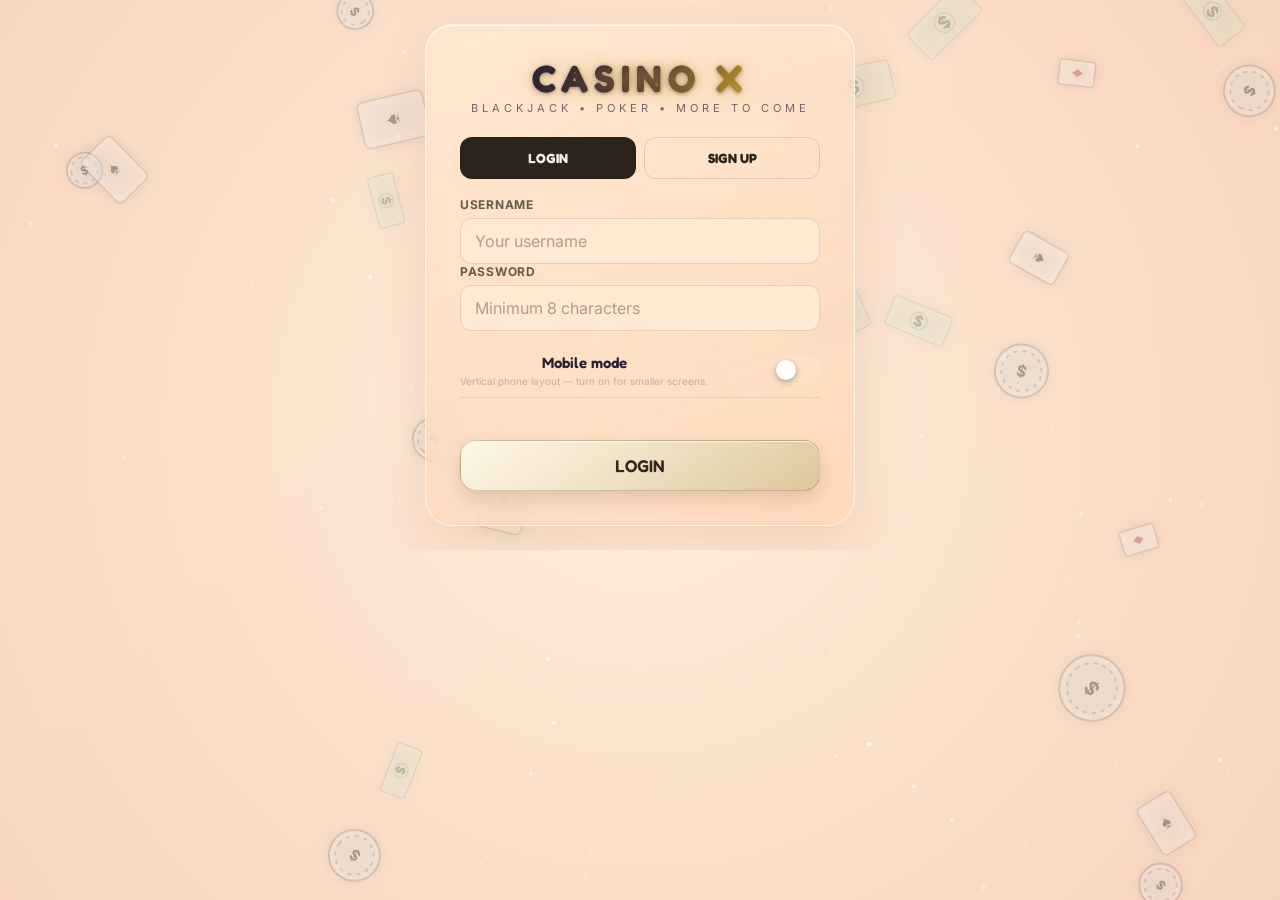
==== public/index.html @ 45108d0b "Add files via upload" ====
<!DOCTYPE html>
<html lang="en">
<head>
<meta charset="UTF-8" />
<meta name="viewport" content="width=device-width, initial-scale=1, maximum-scale=1, user-scalable=no, viewport-fit=cover" />
<title>Casino X</title>
<link rel="preconnect" href="https://fonts.googleapis.com">
<link rel="preconnect" href="https://fonts.gstatic.com" crossorigin>
<link href="https://fonts.googleapis.com/css2?family=Fredoka:wght@500;600;700&family=Inter:wght@400;600;700&display=swap" rel="stylesheet">
<link rel="stylesheet" href="style.css" />
<link rel="stylesheet" href="poker.css" />
<script async src="https://pagead2.googlesyndication.com/pagead/js/adsbygoogle.js?client=ca-pub-4526604443102763" crossorigin="anonymous"></script>
</head>
<body>
<canvas id="bg-canvas" aria-hidden="true"></canvas>

<!-- ================================================================
     DESKTOP SIDE AD RAILS
     6 unique AdSense units on the LEFT
     6 unique AdSense units on the RIGHT
     These sit outside the 430px Mobile Mode game area.
     ================================================================ -->
<div id="mobile-ad-rails" aria-label="Advertisements">

  <!-- ==================== LEFT AD RAIL ==================== -->
  <aside class="mobile-ad-rail mobile-ad-rail-left" aria-label="Left advertisements">

    <div class="mobile-ad-slot">
      <ins class="adsbygoogle"
           style="display:inline-block;width:300px;height:250px"
           data-ad-client="ca-pub-4526604443102763"
           data-ad-slot="6060361442"></ins>
      <script>(adsbygoogle = window.adsbygoogle || []).push({});</script>
    </div>

    <div class="mobile-ad-slot">
      <ins class="adsbygoogle"
           style="display:inline-block;width:300px;height:250px"
           data-ad-client="ca-pub-4526604443102763"
           data-ad-slot="4765988897"></ins>
      <script>(adsbygoogle = window.adsbygoogle || []).push({});</script>
    </div>

    <div class="mobile-ad-slot">
      <ins class="adsbygoogle"
           style="display:inline-block;width:300px;height:250px"
           data-ad-client="ca-pub-4526604443102763"
           data-ad-slot="6196444463"></ins>
      <script>(adsbygoogle = window.adsbygoogle || []).push({});</script>
    </div>

    <div class="mobile-ad-slot">
      <ins class="adsbygoogle"
           style="display:inline-block;width:300px;height:250px"
           data-ad-client="ca-pub-4526604443102763"
           data-ad-slot="2934032471"></ins>
      <script>(adsbygoogle = window.adsbygoogle || []).push({});</script>
    </div>

    <div class="mobile-ad-slot">
      <ins class="adsbygoogle"
           style="display:inline-block;width:300px;height:250px"
           data-ad-client="ca-pub-4526604443102763"
           data-ad-slot="4574417202"></ins>
      <script>(adsbygoogle = window.adsbygoogle || []).push({});</script>
    </div>

    <div class="mobile-ad-slot">
      <ins class="adsbygoogle"
           style="display:inline-block;width:300px;height:250px"
           data-ad-client="ca-pub-4526604443102763"
           data-ad-slot="1948253867"></ins>
      <script>(adsbygoogle = window.adsbygoogle || []).push({});</script>
    </div>

  </aside>

  <!-- ==================== RIGHT AD RAIL ==================== -->
  <aside class="mobile-ad-rail mobile-ad-rail-right" aria-label="Right advertisements">

    <div class="mobile-ad-slot">
      <ins class="adsbygoogle"
           style="display:inline-block;width:300px;height:250px"
           data-ad-client="ca-pub-4526604443102763"
           data-ad-slot="2935856303"></ins>
      <script>(adsbygoogle = window.adsbygoogle || []).push({});</script>
    </div>

    <div class="mobile-ad-slot">
      <ins class="adsbygoogle"
           style="display:inline-block;width:300px;height:250px"
           data-ad-client="ca-pub-4526604443102763"
           data-ad-slot="7910298033"></ins>
      <script>(adsbygoogle = window.adsbygoogle || []).push({});</script>
    </div>

    <div class="mobile-ad-slot">
      <ins class="adsbygoogle"
           style="display:inline-block;width:300px;height:250px"
           data-ad-client="ca-pub-4526604443102763"
           data-ad-slot="4823653044"></ins>
      <script>(adsbygoogle = window.adsbygoogle || []).push({});</script>
    </div>

    <div class="mobile-ad-slot">
      <ins class="adsbygoogle"
           style="display:inline-block;width:300px;height:250px"
           data-ad-client="ca-pub-4526604443102763"
           data-ad-slot="5228294370"></ins>
      <script>(adsbygoogle = window.adsbygoogle || []).push({});</script>
    </div>

    <div class="mobile-ad-slot">
      <ins class="adsbygoogle"
           style="display:inline-block;width:300px;height:250px"
           data-ad-client="ca-pub-4526604443102763"
           data-ad-slot="2005918013"></ins>
      <script>(adsbygoogle = window.adsbygoogle || []).push({});</script>
    </div>

    <div class="mobile-ad-slot">
      <ins class="adsbygoogle"
           style="display:inline-block;width:300px;height:250px"
           data-ad-client="ca-pub-4526604443102763"
           data-ad-slot="5921112297"></ins>
      <script>(adsbygoogle = window.adsbygoogle || []).push({});</script>
    </div>

  </aside>
</div>

<div id="app">

  <!-- ==================== ACCOUNT SCREEN ==================== -->
  <div id="screen-join" class="screen active">
    <div class="auth-card">
      <div class="auth-logo">CASINO X</div>
      <div class="auth-sub">BLACKJACK • POKER • MORE TO COME</div>
      <div class="auth-tabs">
        <button class="auth-tab active" id="tab-login">LOGIN</button>
        <button class="auth-tab" id="tab-signup">SIGN UP</button>
      </div>
      <div id="auth-form">
        <div class="field"><label>Username</label><input id="auth-username" type="text" maxlength="16" autocomplete="username" placeholder="Your username"></div>
        <div class="field"><label>Password</label><input id="auth-password" type="password" minlength="8" autocomplete="current-password" placeholder="Minimum 8 characters"></div>
        <div class="field hidden" id="confirm-wrap"><label>Confirm password</label><input id="auth-confirm" type="password" minlength="8" autocomplete="new-password" placeholder="Repeat your password"></div>
        <div class="settings-row auth-mobile-row">
          <div><label>Mobile mode</label><small class="settings-help">Vertical phone layout — turn on for smaller screens.</small></div>
          <div class="toggle" id="toggle-mobile-auth"><div class="toggle-knob"></div></div>
        </div>
        <div class="auth-error" id="join-error"></div>
        <button class="btn auth-submit" id="btn-auth">LOGIN</button>
      </div>
      <div id="room-form" class="hidden">
        <div class="casino-home">
          <button type="button" class="update-log-btn" id="btn-update-log" title="Update Log" aria-label="Update Log">
            <span class="ul-icon" aria-hidden="true">📓</span>
            <span class="ul-badge" id="update-log-badge">1</span>
          </button>
          <div class="casino-brand">CASINO X</div>
          <div class="welcome-user" id="welcome-user"></div>
          <div class="menu-level" id="menu-level">LEVEL 1 • ROOKIE</div>
          <div class="menu-balance" id="menu-balance">$5,000</div>
          <div class="menu-xp" id="menu-xp">0 XP</div>
          <div class="game-picker-title">CHOOSE YOUR GAME</div>
          <div class="game-picker">
            <button class="game-card game-card-featured" id="game-blackjack" type="button"><span class="game-card-icon">♠</span><span class="game-card-name">BLACKJACK</span><span class="game-card-desc">MULTIPLAYER TABLES</span><span class="game-card-action">PLAY</span></button>
            <button class="game-card game-card-poker" id="game-poker" type="button"><span class="game-card-icon">♠</span><span class="game-card-name">POKER</span><span class="game-card-desc">MULTIPLAYER TEXAS HOLD'EM</span><span class="game-card-action">PLAY</span></button>
            <button class="game-card game-card-disabled" id="game-coming-soon" type="button" disabled><span class="game-card-icon">✦</span><span class="game-card-name">COMING SOON</span><span class="game-card-desc">THE NEXT TABLE</span><span class="game-card-action">LOCKED</span></button>
          </div>
          <div class="live-presence" id="live-presence" title="Players online right now">
            <div class="presence-glow"></div>
            <div class="presence-row"><span class="presence-dot"></span><strong class="presence-count">0</strong><span>online</span></div>
            <div class="presence-row sub"><strong>0</strong><span>in tables</span></div>
          </div>
          <div class="home-tools">
            <button class="btn secondary" id="btn-profile">PROFILE</button>
            <button class="btn secondary" id="btn-store">STORE</button>
            <button class="btn secondary" id="btn-season">SEASON 2</button>
            <button class="btn secondary" id="btn-friends">FRIENDS</button>
            <button class="btn secondary" id="btn-rankings">HIGH ROLLERS</button>
            <button class="btn secondary" id="btn-daily-home">DAILY</button>
          </div>
          <div class="home-footer"><button class="icon-btn menu-settings" id="btn-settings-menu" type="button" aria-label="Settings" title="Settings">⚙</button><button class="btn ghost-btn" id="btn-logout">LOG OUT</button></div>
          <div class="hidden" aria-hidden="true"><button id="btn-play"></button><button id="btn-stats"></button><button id="btn-achievements"></button><button id="btn-daily"></button></div>
        </div>
      </div>
    </div>
  </div>

  <!-- ==================== TABLE LOBBY SCREEN ==================== -->
  <div id="screen-lobby" class="screen">
    <div class="auth-card lobby-card">
      <div class="main-menu-title">BLACKJACK</div>
      <div class="auth-sub">JOIN A TABLE</div>
      <div class="lobby-divider"><span>PUBLIC TABLES</span><i></i></div>
      <div id="public-table-list" class="public-table-list"></div>
      <div class="lobby-or"><span>OR</span></div>
      <div class="field compact-field"><label>PRIVATE TABLE CODE</label><input id="input-room" type="text" maxlength="12" placeholder="Enter a table code" autocomplete="off"></div>
      <div class="auth-error" id="room-error"></div>
      <div class="field compact-field" style="margin-top:8px">
        <label>TABLE SIZE (PLAYERS)</label>
        <select id="bj-max-players" class="table-size-select">
          <option value="2">2 Players</option>
          <option value="3">3 Players</option>
          <option value="4">4 Players</option>
          <option value="5" selected>5 Players</option>
          <option value="6">6 Players</option>
          <option value="7">7 Players</option>
          <option value="8">8 Players</option>
          <option value="9">9 Players</option>
          <option value="10">10 Players</option>
        </select>
      </div>
      <div class="lobby-actions"><button class="btn auth-submit menu-primary" id="btn-create-public">CREATE PUBLIC TABLE</button><button class="btn secondary auth-submit" id="btn-join-table">JOIN PRIVATE TABLE</button><button class="btn secondary auth-submit" id="btn-spectate-table">SPECTATE</button></div>
      <button class="btn secondary auth-submit" id="btn-back-menu">BACK TO CASINO</button>
    </div>
  </div>

  
  <!-- ==================== POKER LOBBY ==================== -->
  <div id="screen-poker-lobby" class="screen">
    <div class="auth-card lobby-card poker-lobby-card">
      <div class="poker-mark">♠</div>
      <div class="main-menu-title">POKER</div>
      <div class="auth-sub">MULTIPLAYER TEXAS HOLD'EM</div>
      <div id="poker-table-list" class="public-table-list"></div>
      <div class="field compact-field"><label>PRIVATE TABLE CODE</label><input id="poker-room" maxlength="12" placeholder="Enter a table code" autocomplete="off"></div>
      <div class="auth-error" id="poker-room-error"></div>
      <div class="field compact-field" style="margin-top:8px">
        <label>TABLE SIZE (PLAYERS)</label>
        <select id="poker-max-players" class="table-size-select">
          <option value="2">2 Players</option>
          <option value="3">3 Players</option>
          <option value="4">4 Players</option>
          <option value="5">5 Players</option>
          <option value="6" selected>6 Players</option>
        </select>
      </div>
      <div class="field compact-field" style="margin-top:8px">
        <label>BUY-IN</label>
        <select id="poker-buyin" class="table-size-select">
          <option value="500">$500</option>
          <option value="1000" selected>$1,000</option>
          <option value="2500">$2,500</option>
          <option value="5000">$5,000</option>
          <option value="10000">$10,000</option>
        </select>
      </div>
      <div class="lobby-actions">
        <button class="btn auth-submit menu-primary" id="btn-poker-create">CREATE PUBLIC TABLE</button>
        <button class="btn secondary auth-submit" id="btn-poker-join">JOIN PRIVATE TABLE</button><button class="btn secondary auth-submit" id="btn-poker-spectate">SPECTATE</button>
      </div>
      <button class="btn secondary auth-submit" id="btn-poker-back">BACK TO CASINO</button>
    </div>
  </div>

  <!-- ==================== POKER TABLE ==================== -->
  <div id="screen-poker" class="screen">
    <div class="top-bar">
      <div class="top-left">
        <div class="profile-chip"><div class="chip-avatar" id="poker-profile-avatar">?</div><span id="poker-profile-name">PLAYER</span><span class="balance-chip" id="poker-balance">$0</span></div>
        <div class="room-chip" id="poker-room-chip">POKER</div>
        <span class="room-chip" id="poker-player-count">0/6</span>
        <span class="room-chip" id="poker-status">WAITING</span>
        <span class="room-chip" id="poker-street">—</span>
      </div>
      <div class="top-actions">
        <button class="icon-btn hidden" id="poker-host" aria-label="Host controls">♛</button>
        <button class="icon-btn table-admin-btn" id="poker-admin" aria-label="Admin controls">ADMIN</button>
        <button class="icon-btn" id="poker-settings" aria-label="Settings">⚙</button>
      </div>
    </div>
    <div class="spectator-panel hidden" id="poker-spectator-panel">
      <div class="spec-title">SPECTATORS</div>
      <div class="spec-list" id="poker-spectator-list"></div>
      <button class="btn secondary spec-sit hidden" id="btn-poker-sit-down">TAKE SEAT</button>
    </div>
    <div class="poker-table-shell">
      <div class="poker-felt" id="poker-felt">
        <div class="poker-winners" id="poker-winners"></div>
        <div class="poker-community" id="poker-community"></div>
        <div class="poker-pot-display" id="poker-pot">POT $0</div>
        <div class="poker-hole-row hidden" id="poker-hole"></div>
        <!-- Seats live inside the felt so the table itself owns the seating layout. -->
        <div class="poker-seats-row" id="poker-seats"></div>
      </div>
      <div class="poker-actions" id="poker-actions">
        <button class="btn poker-act" id="poker-fold" disabled>FOLD</button>
        <button class="btn poker-act" id="poker-check" disabled>CHECK</button>
        <button class="btn poker-act" id="poker-call" disabled>CALL</button>
        <button class="btn poker-act" id="poker-bet" disabled>BET</button>
        <button class="btn poker-act" id="poker-raise" disabled>RAISE</button>
        <button class="btn poker-act allin" id="poker-allin" disabled>ALL-IN</button>
      </div>
      <div class="poker-bet-input hidden" id="poker-bet-row">
        <input type="number" id="poker-bet-amount" min="0" step="25" placeholder="Amount">
        <button class="btn" id="poker-bet-confirm">CONFIRM</button>
        <button class="btn secondary" id="poker-bet-cancel">CANCEL</button>
      </div>
      <div class="poker-table-msg" id="poker-table-msg"></div>
      <div class="poker-buyin-bar hidden" id="poker-buyin-bar">
        <label>BUY-IN</label>
        <input type="number" id="poker-buyin-amt" min="50" step="50" placeholder="Amount" value="1000" />
        <button class="btn menu-primary" id="btn-poker-buyin-go">SIT WITH BUY-IN</button>
      </div>
      <div class="poker-table-footer">
        <button class="btn menu-primary" id="btn-poker-start-hand">START HAND</button>
        <button class="btn secondary" id="btn-poker-cashout">CASH OUT</button>
        <button class="btn secondary" id="btn-poker-leave">LEAVE TABLE</button>
      </div>
    </div>
  </div>

<!-- ==================== TABLE SCREEN ==================== -->
  <div id="screen-table" class="screen">
    <div class="top-bar">
      <div class="top-left">
        <div class="profile-chip"><div class="chip-avatar" id="table-profile-avatar">?</div><span id="profile-name">PLAYER</span><span class="balance-chip" id="balance-chip">$0</span><button class="refresh-btn" id="btn-refresh-balance" title="Refresh balance">↻</button></div>
        <div class="room-chip" id="room-chip">TABLE</div>
      </div>
      <div class="top-actions"><button class="icon-btn hidden" id="btn-host" aria-label="Host controls">♛</button><button class="icon-btn table-admin-btn" id="btn-admin-table" aria-label="Admin controls">ADMIN</button><button class="icon-btn" id="btn-settings" aria-label="Settings">⚙</button></div>
    </div>

    <div class="spectator-panel hidden" id="spectator-panel">
      <div class="spec-title">SPECTATORS</div>
      <div class="spec-list" id="spectator-list"></div>
      <button class="btn secondary spec-sit hidden" id="btn-sit-down">TAKE SEAT</button>
    </div>
    <div class="table-wrap" id="table-wrap">
      <canvas id="fx-canvas"></canvas>
      <div id="flash"></div>

      <div class="felt-table" id="felt-table">
        <div class="table-rules">BLACKJACK PAYS 3:2 &nbsp;•&nbsp; DEALER STANDS ON 17</div>

        <div class="shoe" id="shoe">
          <div class="card-back"></div>
          <div class="card-back"></div>
          <div class="card-back"></div>
          <div class="shoe-label">SHOE</div>
        </div>

        <div class="dealer-area">
          <div class="seat-label">DEALER</div>
          <div class="hand-value" id="dealer-value"></div>
          <div class="hand" id="dealer-hand"></div>
        </div>

        <div class="seats-ring" id="seats-row"></div>
      </div>

      <div id="turn-banner-slot"></div>
    </div>

    <!-- Betting controls -->
    <div class="control-dock" id="betting-dock">
      <div class="bet-hint" id="bet-hint">Tap a chip to build your bet</div>
      <div class="chip-row" id="chip-row"></div>
      <div class="bet-row">
        <button class="btn panel-btn" id="btn-clear">CLEAR</button>
        <div class="bet-amount" id="bet-amount">$0</div>
        <button class="btn secondary" id="btn-allin">ALL IN</button>
      </div>
      <button class="btn good" id="btn-ready">READY</button>
    </div>

    <!-- Action controls (hit/stand/double) -->
    <div class="control-dock hidden" id="action-dock">
      <div class="action-row">
        <button class="btn" id="btn-hit">HIT</button>
        <button class="btn good" id="btn-stand">STAND</button>
        <button class="btn secondary" id="btn-double">DOUBLE</button>
        <button class="btn" id="btn-split" disabled>SPLIT</button>
      </div>
    </div>

    <!-- Waiting / spectating note -->
    <div class="control-dock hidden" id="waiting-dock">
      <div class="waiting-note" id="waiting-note">Waiting…</div>
    </div>

    <div class="chat-panel" id="chat-panel">
      <div class="chat-head"><span>TABLE CHAT</span><div><button class="chat-close" id="btn-chat-mute">🔊</button><button class="chat-close" id="btn-chat-toggle">×</button></div></div>
      <div class="chat-messages" id="chat-messages"></div>
      <div class="chat-compose"><input id="chat-input" maxlength="180" placeholder="Say something…"><button class="btn" id="btn-chat-send">SEND</button></div>
    </div>

    <button class="chat-float" id="btn-chat-open">CHAT</button>
    <button class="admin-float hidden" id="btn-admin-float">ADMIN</button>
  </div>

  <div class="overlay" id="profile-overlay">
    <div class="overlay-card progress-card">
      <div class="overlay-title">PLAYER PROFILE</div>
      <div class="profile-hero" id="profile-hero"></div>
      <div class="section-mini-title">AVATAR</div>
      <div class="avatar-editor">
        <div class="avatar-preview" id="avatar-preview">?</div>
        <div class="avatar-presets" id="avatar-presets"></div>
        <label class="avatar-upload-btn btn secondary">
          UPLOAD IMAGE
          <input type="file" id="avatar-upload" accept="image/*" hidden />
        </label>
        <button class="btn secondary" id="btn-avatar-reset" type="button">USE INITIAL</button>
      </div>
      <div class="profile-stats-grid" id="profile-stats-grid"></div>
      <div class="section-mini-title">FRIENDS</div>
      <div id="profile-friends" class="friend-list"></div>
      <button class="btn panel-btn" id="btn-profile-close">CLOSE</button>
    </div>
  </div>

  <div class="overlay" id="friends-overlay">
    <div class="overlay-card progress-card">
      <div class="overlay-title">FRIENDS</div>
      <div class="friend-add"><input id="friend-username" maxlength="16" placeholder="Username"><button class="btn" id="btn-add-friend">ADD</button></div>
      <div class="auth-error" id="friends-error"></div>
      <div class="friends-section-title">REQUESTS</div><div id="friends-requests" class="friends-list"></div><div class="friends-section-title">FRIENDS</div><div id="friends-list" class="friend-list"></div>
      <button class="btn panel-btn" id="btn-friends-close">CLOSE</button>
    </div>
  </div>

  <!-- ==================== PROGRESS OVERLAYS ==================== -->
  <div class="overlay" id="stats-overlay">
    <div class="overlay-card progress-card">
      <div class="overlay-title">PLAYER STATS</div>
      <div class="progress-hero" id="stats-hero"></div>
      <div class="stats-grid" id="stats-grid"></div>
      <button class="btn panel-btn" id="btn-stats-close">CLOSE</button>
    </div>
  </div>

  <div class="overlay" id="leaderboard-overlay">
    <div class="overlay-card progress-card leaderboard-card">
      <div class="overlay-title">HIGH ROLLERS</div>
      <div class="auth-sub" style="margin-bottom:10px">RICHEST PLAYERS • UPDATES EVERY 20 MIN</div>
      <div class="rank-tabs" id="rank-tabs">
        <button class="rank-tab active" data-rank="balance">BALANCE</button>
        <button class="rank-tab" data-rank="wins">WINS</button>
        <button class="rank-tab" data-rank="blackjacks">BLACKJACKS</button>
        <button class="rank-tab" data-rank="winRate">WIN RATE</button>
        <button class="rank-tab" data-rank="streak">STREAK</button>
        <button class="rank-tab" data-rank="games">GAMES</button>
      </div>
      <div id="leaderboard-list" class="leaderboard-list"></div>
      <div class="store-section-title" style="margin-top:14px">MOST TIME PLAYED</div>
      <div id="playtime-board" class="playtime-board"></div>
      <button class="btn panel-btn" id="btn-rankings-close">CLOSE</button>
    </div>
  </div>

  <div class="overlay" id="achievements-overlay">
    <div class="overlay-card progress-card">
      <div class="overlay-title">ACHIEVEMENTS</div>
      <div id="achievement-list" class="achievement-list"></div>
      <button class="btn panel-btn" id="btn-achievements-close">CLOSE</button>
    </div>
  </div>

  <div class="overlay" id="daily-overlay">
    <div class="overlay-card progress-card">
      <div class="overlay-title">DAILY HUB</div>
      <div class="daily-reward-box" id="daily-reward-box"></div>
      <div class="section-mini-title">TODAY'S CHALLENGES</div>
      <div id="challenge-list" class="challenge-list"></div>
      <button class="btn panel-btn" id="btn-daily-close">CLOSE</button>
    </div>
  </div>

  <div class="overlay" id="store-overlay" aria-hidden="true">
    <div class="overlay-card progress-card store-card store-redesign">
      <header class="store-header">
        <div>
          <span class="store-kicker">CASINO X • HOUSE COLLECTION</span>
          <h2>THE STORE</h2>
          <p>Own it forever. Equip it everywhere it belongs.</p>
        </div>
        <div class="store-wallet">
          <span>YOUR CHIPS</span>
          <strong id="store-balance">$0</strong>
        </div>
      </header>
      <nav class="store-tabs" aria-label="Store categories">
        <button class="store-tab active" data-store-tab="all">ALL</button>
        <button class="store-tab" data-store-tab="theme">THEMES</button>
        <button class="store-tab" data-store-tab="chip">CHIPS</button>
        <button class="store-tab" data-store-tab="deck">BLACKJACK</button>
        <button class="store-tab" data-store-tab="table">TABLES</button>
        <button class="store-tab" data-store-tab="ball">CARD BACKS</button>
        <button class="store-tab" data-store-tab="inventory">INVENTORY</button>
      </nav>
      <div class="store-toolbar">
        <div>
          <strong id="store-results-title">HOUSE COLLECTION</strong>
          <small id="store-results-count">0 ITEMS</small>
        </div>
        <button class="store-owned-toggle" id="store-owned-toggle" type="button" aria-pressed="false">SHOW OWNED ONLY</button>
      </div>
      <div id="store-catalog" class="store-catalog" aria-live="polite"></div>
      <div class="store-empty hidden" id="store-empty">
        <strong>NOTHING HERE YET</strong>
        <span>Try another category.</span>
      </div>
      <footer class="store-footer">
        <div class="store-footer-note"><span>✦</span><span>Seasonal rewards stay permanently in your collection after you claim them.</span></div>
        <button class="btn panel-btn store-close-bottom" id="btn-store-close">CLOSE STORE</button>
      </footer>
    </div>
  </div>

  <div class="overlay" id="season-overlay">
    <div class="overlay-card progress-card season-card season-crimson-pass">
      <div class="season-art season-art-crimson">
        <div class="season-art-ornament" aria-hidden="true"></div>
        <div class="season-art-copy">
          <span class="season-eyebrow">SEASON 2 • RED CARPET</span>
          <strong>CRIMSON ROYALE</strong>
          <small>DRESS CODE ENFORCED</small>
        </div>
        <div class="season-countdown">
          <span>SEASON ENDS IN</span>
          <strong id="season-countdown">21D 00H 00M</strong>
          <small id="season-season-status">ACTIVE</small>
        </div>
      </div>
      <div class="season-pass-rail">
        <div class="season-pass-label">SEASON PASS</div>
        <div class="season-summary">
          <div><span>SEASONAL XP</span><strong id="season-xp">0 XP</strong></div>
          <div><span>THEME</span><strong>CRIMSON</strong></div>
          <div><span>REWARDS</span><strong>10 TIERS</strong></div>
        </div>
        <div class="season-progress"><div id="season-progress-fill"></div></div>
      </div>
      <div id="season-tier-list" class="season-tier-list"></div>
      <button class="btn panel-btn" id="btn-season-close">CLOSE</button>
    </div>
  </div>

  <!-- ==================== CLAIM OVERLAY ==================== -->
  <div class="overlay" id="claim-overlay">
    <div class="overlay-card claim-card">
      <div class="overlay-title">OUT OF FUNDS</div>
      <div class="claim-icon">💰</div>
      <p>Your balance reached zero. Claim a starter bonus to keep playing.</p>
      <button class="btn" id="btn-claim-100">CLAIM 100</button>
    </div>
  </div>

  <!-- ==================== HOST OVERLAY ==================== -->
  <div class="overlay" id="host-overlay">
    <div class="overlay-card">
      <div class="overlay-title">HOST CONTROLS</div>
      <div class="settings-row">
        <div><label>Double Cash</label><small class="settings-help">All cash rewards at this table are doubled while active. Visible to all players.</small></div>
        <div class="toggle" id="toggle-double-cash"><div class="toggle-knob"></div></div>
      </div>
      <div id="host-list" class="host-list"></div>
      <button class="btn panel-btn" id="btn-host-close">CLOSE</button>
    </div>
  </div>

  <!-- ==================== ADMIN OVERLAY ==================== -->
  <div class="overlay" id="admin-overlay">
    <div class="overlay-card admin-card">
      <div class="overlay-title">ADMIN PANEL</div>
      <div id="admin-login-box">
        <div class="field"><label>Admin password</label><input id="admin-password" type="password" placeholder="Password"></div>
        <div class="auth-error" id="admin-error"></div>
        <button class="btn" id="btn-admin-login">ENTER ADMIN</button>
      </div>
      <div id="admin-dashboard" class="hidden">
        <div class="admin-actions"><button class="btn secondary" id="btn-admin-refresh">REFRESH</button><button class="btn secondary" id="admin-preview-toggle">DEALER PREVIEW</button></div>
        <section class="admin-section"><h3>ECONOMY</h3><div id="admin-economy"></div></section>
        <section class="admin-section"><h3>PLAYER CONTROLS</h3><div id="admin-users"></div></section>
        <section class="admin-section"><h3>FUN TABLE MODIFIERS</h3>
          <div class="admin-fun-grid" style="display:grid;grid-template-columns:1fr 1fr;gap:8px;">
            <button class="btn secondary" id="admin-fun-double">TOGGLE 2× CASH</button>
            <button class="btn secondary" id="admin-fun-rain">RAIN +$500 ALL</button>
            <button class="btn secondary" id="admin-fun-xp">+100 SEASON XP ALL</button>
            <button class="btn secondary" id="admin-fun-refill">REFILL SHOE</button>
            <button class="btn secondary" id="admin-fun-chaos">CHAOS BET WINDOW</button>
            <button class="btn secondary" id="admin-fun-force0">FORCE NEXT 0</button>
            <button class="btn secondary" id="admin-fun-force-red">BIAS RED</button>
            <button class="btn secondary" id="admin-fun-clear-luck">CLEAR LUCK</button>
          </div>
          <small class="settings-help" style="display:block;margin-top:8px;opacity:.65">Affects the table you are in. Players see banners when modifiers fire.</small>
        </section>
        <section class="admin-section"><h3>SEASON</h3><div id="admin-season-controls"></div></section>
        <section class="admin-section"><h3>ADMIN ITEMS</h3><div id="admin-item-controls"></div></section>
        <div id="admin-preview"></div>
      </div>
      <button class="btn panel-btn" id="btn-admin-close">CLOSE</button>
    </div>
  </div>

  <!-- ==================== APPEARANCE OVERLAY ==================== -->
  <div class="overlay" id="appearance-overlay">
    <div class="overlay-card appearance-card">
      <div class="overlay-title">INVENTORY &amp; EQUIP</div>
      <div class="appearance-subtitle">Equip or unequip items you own. Defaults restore when you unequip.</div>
      <div class="store-section-title">THEMES</div>
      <div id="appearance-themes" class="appearance-grid"></div>
      <div class="store-section-title">CASINO CHIPS</div><div id="appearance-chips" class="appearance-grid"></div>
      <div class="store-section-title">BLACKJACK DECKS</div><div id="appearance-decks" class="appearance-grid"></div>
      <div class="store-section-title">TABLE SKINS</div><div id="appearance-tables" class="appearance-grid"></div>
      <div class="store-section-title">CARD BACKS</div><div id="appearance-balls" class="appearance-grid"></div>
      <button class="btn secondary panel-btn" id="btn-appearance-store">BUY AT SHOP</button>
      <button class="btn panel-btn" id="btn-appearance-close">CLOSE</button>
    </div>
  </div>

  <!-- ==================== SETTINGS OVERLAY ==================== -->
  <div class="overlay" id="settings-overlay">
    <div class="overlay-card">
      <div class="overlay-title">Settings</div>
      <div class="settings-row">
        <label>Dark mode</label>
        <div class="toggle" id="toggle-dark"><div class="toggle-knob"></div></div>
      </div>
      <div class="settings-row"><label>Sound effects</label><div class="toggle on" id="toggle-sound"><div class="toggle-knob"></div></div></div>
      <div class="settings-row"><div><label>Mobile mode</label><small class="settings-help">9:16 vertical layout for phones. Rearranges tables &amp; menus.</small></div><div class="toggle" id="toggle-mobile"><div class="toggle-knob"></div></div></div>
      <div class="settings-row"><div><label>Fullscreen</label><small class="settings-help">Fill the whole display. Press Esc to exit.</small></div><div class="toggle" id="toggle-fullscreen"><div class="toggle-knob"></div></div></div>
      <div class="settings-row"><div><label>Seasonal UI &amp; Theme</label><small class="settings-help">Applies the active season's full visual overhaul across Casino X.</small></div><div class="toggle on" id="toggle-seasonal-ui"><div class="toggle-knob"></div></div></div>
      <div class="settings-row" style="flex-direction:column; align-items:stretch; gap:8px;">
        <label>SFX volume — <span id="volume-pct">60%</span></label>
        <input type="range" id="slider-volume" min="0" max="100" value="60" />
      </div>
      <div class="settings-row" style="flex-direction:column; align-items:stretch; gap:8px;">
        <label>GUI scale — <span id="scale-pct">100%</span></label>
        <input type="range" id="slider-scale" min="80" max="130" value="100" step="5" />
      </div>
      <div class="settings-row" style="flex-direction:column; align-items:stretch; gap:8px;">
        <label>Visual quality — <span id="quality-label">High</span></label>
        <input type="range" id="slider-quality" min="0" max="2" value="2" step="1" />
        <small class="settings-help">Live: lowers particles &amp; effects for better mobile performance.</small>
      </div>
      <div class="settings-divider"></div>
      <div class="settings-inv-head">
        <div class="overlay-title" style="margin:0;font-size:0.95rem">INVENTORY &amp; EQUIP</div>
        <small class="settings-help">Equip owned themes, chips, decks, tables, and card backs.</small>
      </div>
      <div id="settings-inventory" class="settings-inventory">
        <div class="store-section-title">THEMES</div>
        <div id="settings-inv-themes" class="appearance-grid settings-inv-grid"></div>
        <div class="store-section-title">CHIPS</div>
        <div id="settings-inv-chips" class="appearance-grid settings-inv-grid"></div>
        <div class="store-section-title">DECKS</div>
        <div id="settings-inv-decks" class="appearance-grid settings-inv-grid"></div>
        <div class="store-section-title">TABLES</div>
        <div id="settings-inv-tables" class="appearance-grid settings-inv-grid"></div>
        <div class="store-section-title">CARD BACKS</div>
        <div id="settings-inv-balls" class="appearance-grid settings-inv-grid"></div>
      </div>
      <button class="btn secondary panel-btn" id="btn-settings-shop">OPEN STORE</button>
      <button class="btn panel-btn" id="btn-leave-table">LEAVE TABLE</button>
      <button class="btn panel-btn settings-close-bottom" id="btn-settings-close">CLOSE</button>
    </div>
  </div>

  <!-- (Host overlay defined earlier) -->

  <!-- Update Log overlay -->
  <div class="overlay" id="update-log-overlay">
    <div class="overlay-card progress-card update-log-card">
      <div class="update-log-header">
        <div class="update-log-title-row">
          <span class="ul-notebook" aria-hidden="true">📓</span>
          <div>
            <div class="overlay-title" style="margin:0">UPDATE LOG <span id="update-log-version">1</span></div>
            <div class="auth-sub" style="margin:4px 0 0">What's new in Casino X</div>
          </div>
        </div>
        <button type="button" class="icon-btn" id="btn-update-log-close" aria-label="Close">×</button>
      </div>
      <div class="update-log-body" id="update-log-body">
        <!-- filled by JS -->
      </div>
      <button class="btn panel-btn" id="btn-update-log-gotit">GOT IT</button>
    </div>
  </div>

  <!-- Side notification stack (friend requests, season level, invites fallback) -->
  <div id="side-notif-stack" class="side-notif-stack" aria-live="polite"></div>

  <!-- Table invite toast (bottom-right) -->
  <div id="invite-toast" class="invite-toast hidden">
    <div class="invite-toast-copy">
      <strong id="invite-from">Player</strong>
      <span>invited you to table <b id="invite-room">——</b></span>
    </div>
    <div class="invite-toast-actions">
      <button class="btn good" id="invite-accept">ACCEPT</button>
      <button class="btn secondary" id="invite-decline">DECLINE</button>
    </div>
  </div>

  <!-- Friend boost HUD (bottom-right while at table) -->
  <div id="friend-boost-hud" class="friend-boost-hud hidden">
    <span class="fb-icon">🤝</span>
    <span id="friend-boost-text">FRIEND BOOST +0%</span>
  </div>

  <!-- Discord-style avatar crop -->
  <div id="avatar-crop-modal" class="avatar-crop-modal hidden">
    <div class="avatar-crop-card">
      <div class="overlay-title" style="margin:0">EDIT AVATAR</div>
      <div class="avatar-crop-stage" id="avatar-crop-stage">
        <img id="avatar-crop-img" alt="crop" draggable="false" />
      </div>
      <div class="avatar-crop-controls">
        <label>ZOOM</label>
        <input type="range" id="avatar-crop-zoom" min="100" max="250" value="100" />
      </div>
      <div class="avatar-crop-actions">
        <button class="btn secondary" id="avatar-crop-cancel" type="button">CANCEL</button>
        <button class="btn" id="avatar-crop-apply" type="button">APPLY</button>
      </div>
    </div>
  </div>

</div>

<script src="game.js"></script>
</body>
</html>
---- public/style.css ----
/* ==========================================================================
   Blackjack — design tokens
   Light: Sunrise Peach bg / Emerald felt / Flamingo + Marigold accents
   Dark:  Velvet Night bg  / Deep Teal felt / Neon Flamingo + Neon Marigold
   ========================================================================== */
:root {
  --ui-scale: 1;
  --bg-top: #ffd9a3;
  --bg-bottom: #ff9e7a;
  --felt: #2fb380;
  --felt-edge: #1b7a56;
  --felt-glow: rgba(47, 179, 128, 0);
  --panel: #ffffff;
  --panel-soft: #fff6ec;
  --text: #221b36;
  --text-soft: #6b6380;
  --accent: #ff6b85;
  --accent2: #ffc13b;
  --good: #2ecc87;
  --bad: #e63950;
  --card-bg: #fffdfa;
  --card-back-a: #ff6b85;
  --card-back-b: #d94d68;
  --shadow: rgba(34, 27, 54, 0.25);

  --font-display: "Fredoka", "Baloo 2", system-ui, sans-serif;
  --font-body: "Inter", system-ui, sans-serif;
}

[data-theme="dark"] {
  /* Strict dark palette: black + glowing white. */
  --bg-top: #000000;
  --bg-bottom: #000000;
  --felt: #030303;
  --felt-edge: #111111;
  --felt-glow: rgba(255, 255, 255, 0.28);
  --panel: #050505;
  --panel-soft: #0b0b0b;
  --text: #ffffff;
  --text-soft: #cfcfcf;
  --accent: #ffffff;
  --accent2: #ffffff;
  --good: #ffffff;
  --bad: #ffffff;
  --card-bg: #f8f8f8;
  --card-back-a: #050505;
  --card-back-b: #111111;
  --shadow: rgba(0, 0, 0, 0.75);
}


* {
  box-sizing: border-box;
  -webkit-tap-highlight-color: transparent;
}

html,
body {
  margin: 0;
  padding: 0;
  height: 100%;
  overflow: hidden;
  overscroll-behavior: none;
  touch-action: manipulation;
}

body {
  font-family: var(--font-body);
  color: var(--text);
  background: linear-gradient(180deg, var(--bg-top), var(--bg-bottom));
  transition: background 0.6s ease, color 0.6s ease;
  -webkit-user-select: none;
  user-select: none;
}

body::before {
  content: "";
  position: fixed;
  inset: 0;
  pointer-events: none;
  z-index: -1;
  opacity: 0;
  background:
    radial-gradient(circle at 12% 18%, rgba(255,255,255,.85) 0 1px, transparent 1.6px),
    radial-gradient(circle at 28% 72%, rgba(255,255,255,.7) 0 1px, transparent 1.5px),
    radial-gradient(circle at 44% 31%, rgba(255,255,255,.8) 0 1px, transparent 1.5px),
    radial-gradient(circle at 63% 16%, rgba(255,255,255,.75) 0 1px, transparent 1.6px),
    radial-gradient(circle at 78% 64%, rgba(255,255,255,.85) 0 1px, transparent 1.5px),
    radial-gradient(circle at 91% 27%, rgba(255,255,255,.7) 0 1px, transparent 1.6px),
    radial-gradient(circle at 72% 88%, rgba(255,255,255,.8) 0 1px, transparent 1.5px),
    radial-gradient(ellipse at 50% 50%, rgba(255,255,255,.08), transparent 55%);
  background-size: 180px 180px, 230px 230px, 260px 260px, 210px 210px, 250px 250px, 190px 190px, 280px 280px, 100% 100%;
  transition: opacity .6s ease;
}
/* Dark mode: no heavy noise texture — keep UI readable */
[data-theme="dark"] body::before { opacity: 0 !important; }

button {
  font-family: var(--font-display);
  border: none;
  cursor: pointer;
  -webkit-tap-highlight-color: transparent;
}

h1, h2, h3 {
  font-family: var(--font-display);
  margin: 0;
}

#app {
  position: relative;
  z-index: 2;
  width: calc(100vw / var(--ui-scale));
  height: calc(100dvh / var(--ui-scale));
  zoom: var(--ui-scale);
}

.screen {
  position: absolute;
  inset: 0;
  display: none;
  flex-direction: column;
}
.screen.active {
  display: flex;
  z-index: 5;
}
#screen-poker-lobby.active,
#screen-lobby.active {
  z-index: 6;
}

/* ---------------------------------------------------------------------- */
/* Join screen                                                            */
/* ---------------------------------------------------------------------- */
#screen-join {
  align-items: center;
  justify-content: center;
  gap: 18px;
  padding: 24px;
  text-align: center;
}

.join-card {
  background: var(--panel);
  border-radius: 28px;
  padding: 36px 32px;
  width: min(380px, 90vw);
  box-shadow: 0 18px 40px var(--shadow);
  display: flex;
  flex-direction: column;
  gap: 16px;
  transition: background 0.6s ease;
}

.join-title {
  font-size: 40px;
  font-weight: 700;
  letter-spacing: 1px;
  color: var(--text);
}

.join-sub {
  color: var(--text-soft);
  font-size: 14px;
  margin-top: -10px;
}

.field {
  display: flex;
  flex-direction: column;
  gap: 6px;
  text-align: left;
}
.field label {
  font-size: 12px;
  font-weight: 700;
  text-transform: uppercase;
  letter-spacing: 0.06em;
  color: var(--text-soft);
}
.field input {
  font-family: var(--font-body);
  font-size: 16px;
  padding: 12px 14px;
  border-radius: 14px;
  border: 2px solid var(--panel-soft);
  background: var(--panel-soft);
  color: var(--text);
  outline: none;
  transition: border-color 0.2s ease;
}
.field input:focus {
  border-color: var(--accent);
}

.join-error {
  color: var(--bad);
  font-size: 13px;
  min-height: 16px;
}

/* ---------------------------------------------------------------------- */
/* Generic wobble/glow button — shared by all pill buttons + chips        */
/* ---------------------------------------------------------------------- */
.btn {
  position: relative;
  font-size: 17px;
  font-weight: 600;
  color: #fff;
  padding: 14px 20px;
  border-radius: 16px;
  background: var(--accent);
  box-shadow: 0 6px 0 var(--shadow), 0 10px 18px var(--shadow);
  transition: transform 0.12s ease, box-shadow 0.12s ease, filter 0.15s ease;
}
.btn:active {
  transform: translateY(3px);
  box-shadow: 0 3px 0 var(--shadow), 0 6px 12px var(--shadow);
}
.btn.secondary { background: var(--accent2); }
.btn.good { background: var(--good); }
.btn.panel-btn {
  background: var(--panel);
  color: var(--text);
  box-shadow: 0 6px 0 var(--shadow), 0 10px 18px var(--shadow);
}
.btn:disabled {
  background: var(--text-soft);
  opacity: 0.55;
  cursor: not-allowed;
  box-shadow: none;
}
.btn:disabled:active { transform: none; }

@keyframes wobble {
  0% { transform: rotate(0deg) scale(1.06); }
  25% { transform: rotate(-4deg) scale(1.07); }
  50% { transform: rotate(3deg) scale(1.06); }
  75% { transform: rotate(-2deg) scale(1.06); }
  100% { transform: rotate(0deg) scale(1.05); }
}
@media (hover: hover) {
  .btn:not(:disabled):hover {
    animation: wobble 0.5s ease;
    filter: brightness(1.08);
  }
  .btn:not(:disabled):hover::after {
    content: "";
    position: absolute;
    inset: -6px;
    border-radius: 20px;
    border: 2px solid #fff;
    opacity: 0.85;
    box-shadow: 0 0 0 4px color-mix(in srgb, var(--accent2) 55%, transparent),
      0 0 18px 4px color-mix(in srgb, var(--accent2) 45%, transparent);
    pointer-events: none;
    animation: glow-in 0.25s ease;
  }
}
@keyframes glow-in {
  from { opacity: 0; transform: scale(0.9); }
  to { opacity: 0.85; transform: scale(1); }
}

/* click ripple */
.ripple {
  position: absolute;
  border-radius: 50%;
  border: 2px solid #fff;
  opacity: 0.9;
  transform: translate(-50%, -50%);
  animation: ripple-out 0.45s ease-out forwards;
  pointer-events: none;
}
@keyframes ripple-out {
  from { width: 10px; height: 10px; opacity: 0.9; }
  to { width: 140px; height: 140px; opacity: 0; }
}

/* ---------------------------------------------------------------------- */
/* Table screen shell                                                     */
/* ---------------------------------------------------------------------- */
#screen-table {
  position: relative;
  height: 100%;
}

.top-bar {
  display: flex;
  align-items: center;
  justify-content: space-between;
  padding: 14px 18px;
  z-index: 20;
}
.top-left { display: flex; gap: 10px; align-items: center; }
.balance-chip {
  background: var(--panel);
  border-radius: 14px;
  padding: 8px 16px;
  font-family: var(--font-display);
  font-weight: 600;
  box-shadow: 0 6px 14px var(--shadow);
  transition: background 0.6s ease;
}
.room-chip {
  background: var(--panel-soft);
  border-radius: 14px;
  padding: 8px 14px;
  font-size: 13px;
  color: var(--text-soft);
  transition: background 0.6s ease;
}
.icon-btn {
  width: 44px;
  height: 44px;
  border-radius: 50%;
  background: var(--panel);
  color: var(--text);
  font-size: 20px;
  display: flex;
  align-items: center;
  justify-content: center;
  box-shadow: 0 6px 14px var(--shadow);
}

.table-wrap {
  position: relative;
  flex: 1;
  display: flex;
  align-items: center;
  justify-content: center;
  padding: 0 12px;
  min-height: 0;
}
.table-wrap.shake { animation: shake 0.4s ease; }
@keyframes shake {
  0%, 100% { transform: translate(0, 0); }
  20% { transform: translate(-10px, 4px); }
  40% { transform: translate(8px, -4px); }
  60% { transform: translate(-6px, 2px); }
  80% { transform: translate(5px, -2px); }
}

.felt-table {
  position: relative;
  width: min(920px, 96vw);
  height: min(72vh, 620px);
  background: radial-gradient(ellipse at center, var(--felt) 0%, var(--felt-edge) 100%);
  border-radius: 50% / 45%;
  border: 6px solid var(--felt-edge);
  box-shadow: 0 20px 50px var(--shadow), 0 0 0 10px var(--felt-glow), 0 0 60px 10px var(--felt-glow);
  display: flex;
  flex-direction: column;
  align-items: center;
  padding: 26px 20px 18px;
  transition: box-shadow 0.6s ease, background 0.6s ease, border-color 0.6s ease;
  animation: table-pulse 4s ease-in-out infinite;
}
@keyframes table-pulse {
  0%, 100% { box-shadow: 0 20px 50px var(--shadow), 0 0 0 10px var(--felt-glow), 0 0 60px 10px var(--felt-glow); }
  50% { box-shadow: 0 20px 50px var(--shadow), 0 0 0 14px var(--felt-glow), 0 0 80px 16px var(--felt-glow); }
}

.table-rules {
  font-family: var(--font-display);
  font-weight: 600;
  font-size: clamp(11px, 1.6vw, 14px);
  color: #fff;
  background: rgba(0, 0, 0, 0.28);
  padding: 6px 16px;
  border-radius: 999px;
  letter-spacing: 0.03em;
  white-space: nowrap;
}

.dealer-area {
  display: flex;
  flex-direction: column;
  align-items: center;
  margin-top: 10px;
  gap: 4px;
}
.seat-label {
  font-family: var(--font-display);
  font-weight: 600;
  color: #fff;
  font-size: clamp(13px, 2vw, 17px);
  letter-spacing: 0.04em;
}
.hand-value {
  font-family: var(--font-display);
  font-weight: 700;
  font-size: clamp(15px, 2.4vw, 20px);
  color: var(--accent2);
  text-shadow: 0 2px 6px rgba(0, 0, 0, 0.3);
  min-height: 24px;
}

.hand {
  display: flex;
  justify-content: center;
  min-height: 90px;
  margin-top: 2px;
}

.card {
  width: 56px;
  height: 78px;
  margin: 0 -14px;
  border-radius: 9px;
  position: relative;
  transform-style: preserve-3d;
  transition: transform 0.5s cubic-bezier(0.2, 0.8, 0.3, 1.2), margin 0.3s ease;
  animation: deal-in 0.4s cubic-bezier(0.2, 0.8, 0.3, 1.2) both;
}
@keyframes deal-in {
  from { transform: translateY(-60px) rotate(-8deg) scale(0.7); opacity: 0; }
  to { transform: translateY(0) rotate(var(--tilt, 0deg)) scale(1); opacity: 1; }
}
.card-face, .card-back {
  position: absolute;
  inset: 0;
  border-radius: 9px;
  backface-visibility: hidden;
  display: flex;
  flex-direction: column;
  box-shadow: 0 6px 12px var(--shadow);
}
.card-face {
  background: var(--card-bg);
  border: 1px solid #e4e0ee;
  padding: 4px 6px;
  justify-content: space-between;
  font-family: var(--font-display);
  font-weight: 600;
  font-size: 14px;
  transform: rotateY(0deg);
}
.card-face.red { color: var(--bad); }
.card-face.black { color: #221b36; }
.card-face .pip-big {
  position: absolute;
  inset: 0;
  display: flex;
  align-items: center;
  justify-content: center;
  font-size: 26px;
}
.card-back {
  background: linear-gradient(135deg, var(--card-back-a), var(--card-back-b));
  border: 3px solid #fff;
  transform: rotateY(180deg);
}
.card-back::after {
  content: "";
  position: absolute;
  inset: 8px;
  border-radius: 5px;
  border: 2px dashed rgba(255, 255, 255, 0.5);
}
.card.face-down { transform: rotate(var(--tilt, 0deg)) rotateY(180deg); }

.shoe {
  position: absolute;
  top: 14px;
  right: 3%;
  width: 54px;
  height: 76px;
  z-index: 8;
  pointer-events: none;
}
.shoe .card-back {
  position: absolute;
  transform: none;
  box-shadow: 0 4px 10px rgba(0,0,0,.45);
  width: 42px;
  height: 60px;
}
.shoe .card-back:nth-child(1) { top: 8px; left: 8px; }
.shoe .card-back:nth-child(2) { top: 4px; left: 4px; }
.shoe .card-back:nth-child(3) { top: 0; left: 0; border: 3px solid rgba(255,255,255,.9); }
.shoe-label {
  position: absolute;
  bottom: -18px;
  width: 100%;
  text-align: center;
  font-size: 10px;
  color: #fff;
  font-weight: 700;
  letter-spacing: 0.08em;
  text-shadow: 0 1px 3px rgba(0,0,0,.6);
}
/* Ensure shoe stays visible on wider / PC layouts */
@media (min-width: 700px) {
  .shoe {
    top: 20px;
    right: 5%;
    width: 64px;
    height: 88px;
  }
  .shoe .card-back {
    width: 50px;
    height: 70px;
  }
}

.seats-row {
  display: flex;
  gap: 10px;
  margin-top: auto;
  overflow-x: auto;
  max-width: 100%;
  padding: 6px 4px 2px;
  scrollbar-width: none;
}
.seats-row::-webkit-scrollbar { display: none; }

.seat {
  flex: 0 0 auto;
  min-width: 108px;
  background: rgba(255, 255, 255, 0.14);
  border-radius: 16px;
  padding: 8px 10px;
  text-align: center;
  position: relative;
  transition: box-shadow 0.3s ease, background 0.3s ease;
}
.seat.me { background: rgba(255, 255, 255, 0.26); }
.seat.active-turn {
  box-shadow: 0 0 0 3px #fff, 0 0 0 7px color-mix(in srgb, var(--accent2) 70%, transparent),
    0 0 22px 4px color-mix(in srgb, var(--accent2) 60%, transparent);
  animation: seat-pulse 1.1s ease-in-out infinite;
}
@keyframes seat-pulse {
  0%, 100% { filter: brightness(1); }
  50% { filter: brightness(1.15); }
}
.seat-name {
  font-size: 12px;
  font-weight: 700;
  color: #fff;
  white-space: nowrap;
  overflow: hidden;
  text-overflow: ellipsis;
}
.seat-money {
  font-size: 11px;
  color: rgba(255, 255, 255, 0.85);
  margin-top: 1px;
}
.seat-bet {
  font-size: 11px;
  color: var(--accent2);
  font-weight: 700;
  margin-top: 1px;
}
.seat-hand {
  display: flex;
  justify-content: center;
  margin-top: 4px;
  min-height: 48px;
}
.seat-hand .card {
  width: 48px;
  height: 68px;
  margin: 0 -10px;
}
.seat-hand .card-face { font-size: 13px; padding: 4px 5px; }
.seat-hand .card-face .pip-big { font-size: 22px; }
.seat-value {
  font-size: 11px;
  font-weight: 700;
  color: var(--accent2);
  margin-top: 2px;
  min-height: 14px;
}
.seat-status {
  font-size: 10px;
  font-weight: 700;
  margin-top: 2px;
  padding: 2px 6px;
  border-radius: 8px;
  display: inline-block;
}
.seat-status.win { background: var(--good); color: #fff; }
.seat-status.lose, .seat-status.bust { background: var(--bad); color: #fff; }
.seat-status.push { background: rgba(255, 255, 255, 0.6); color: #221b36; }
.seat-status.blackjack { background: var(--accent2); color: #221b36; }

/* ---------------------------------------------------------------------- */
/* Bottom control panels                                                  */
/* ---------------------------------------------------------------------- */
.control-dock {
  padding: 10px 14px calc(14px + env(safe-area-inset-bottom));
  display: flex;
  flex-direction: column;
  align-items: center;
  gap: 10px;
  z-index: 15;
}

.chip-row {
  display: flex;
  gap: 12px;
  justify-content: center;
  flex-wrap: wrap;
}

.chip {
  width: 58px;
  height: 58px;
  border-radius: 50%;
  display: flex;
  align-items: center;
  justify-content: center;
  color: #fff;
  font-family: var(--font-display);
  font-weight: 700;
  font-size: 13px;
  position: relative;
  border: 3px solid #fff;
  box-shadow: 0 6px 0 var(--shadow), 0 9px 14px var(--shadow);
  transition: transform 0.12s ease, filter 0.15s ease;
  background: radial-gradient(circle at 35% 30%, rgba(255,255,255,0.5), transparent 60%), var(--chip-color, var(--accent));
}
.chip::before {
  content: "";
  position: absolute;
  inset: 5px;
  border-radius: 50%;
  border: 2px dashed rgba(255, 255, 255, 0.7);
}
.chip:active { transform: translateY(3px) scale(0.97); }
.chip:disabled { opacity: 0.4; filter: grayscale(0.5); }
@media (hover: hover) {
  .chip:not(:disabled):hover {
    animation: wobble 0.5s ease;
  }
  .chip:not(:disabled):hover::after {
    content: "";
    position: absolute;
    inset: -7px;
    border-radius: 50%;
    box-shadow: 0 0 0 3px #fff, 0 0 16px 5px color-mix(in srgb, var(--chip-color, var(--accent)) 65%, transparent);
    animation: glow-in 0.25s ease;
  }
}

.bet-row {
  display: flex;
  align-items: center;
  gap: 16px;
}
.bet-amount {
  font-family: var(--font-display);
  font-size: 26px;
  font-weight: 700;
  color: var(--accent2);
  min-width: 90px;
  text-align: center;
  text-shadow: 0 2px 8px var(--shadow);
}
.bet-hint {
  font-size: 12px;
  color: var(--text-soft);
  text-align: center;
}

.action-row {
  display: flex;
  gap: 14px;
  justify-content: center;
  flex-wrap: wrap;
}

.waiting-note {
  font-family: var(--font-display);
  font-weight: 600;
  color: var(--text);
  background: var(--panel);
  padding: 10px 20px;
  border-radius: 14px;
  box-shadow: 0 6px 14px var(--shadow);
  transition: background 0.6s ease;
}

.hidden { display: none !important; }

/* ---------------------------------------------------------------------- */
/* Center banners: turn / round message / pity                           */
/* ---------------------------------------------------------------------- */
.center-banner {
  position: absolute;
  left: 50%;
  top: 50%;
  transform: translate(-50%, -50%);
  z-index: 30;
  padding: 16px 30px;
  border-radius: 16px;
  background: rgba(0, 0, 0, 0.55);
  font-family: var(--font-display);
  font-weight: 700;
  font-size: clamp(20px, 4vw, 32px);
  color: #fff;
  text-align: center;
  pointer-events: none;
  animation: banner-pop 0.35s cubic-bezier(0.2, 0.8, 0.3, 1.3);
}
@keyframes banner-pop {
  from { transform: translate(-50%, -50%) scale(0.7); opacity: 0; }
  to { transform: translate(-50%, -50%) scale(1); opacity: 1; }
}
.center-banner.win { color: var(--good); }
.center-banner.lose, .center-banner.bust { color: var(--bad); }
.center-banner.push { color: #fff; }

.pity-banner {
  position: absolute;
  left: 50%;
  top: 18%;
  transform: translateX(-50%);
  z-index: 31;
  background: linear-gradient(135deg, var(--accent2), var(--accent));
  color: #fff;
  font-family: var(--font-display);
  font-weight: 700;
  padding: 10px 22px;
  border-radius: 999px;
  box-shadow: 0 10px 24px var(--shadow);
  animation: banner-pop 0.4s cubic-bezier(0.2, 0.8, 0.3, 1.3);
}

/* full-screen flash for win/loss */
#flash {
  position: absolute;
  inset: 0;
  pointer-events: none;
  z-index: 25;
  opacity: 0;
}
#flash.win { background: radial-gradient(circle, rgba(255,209,102,0.55), transparent 70%); animation: flash-fade 0.9s ease forwards; }
#flash.lose { background: radial-gradient(circle, rgba(230,57,80,0.45), transparent 70%); animation: flash-fade 0.9s ease forwards; }
@keyframes flash-fade {
  0% { opacity: 1; }
  100% { opacity: 0; }
}

#fx-canvas {
  position: absolute;
  inset: 0;
  z-index: 26;
  pointer-events: none;
  width: 100%;
  height: 100%;
}

/* ---------------------------------------------------------------------- */
/* Settings overlay                                                       */
/* ---------------------------------------------------------------------- */
.overlay {
  position: absolute;
  inset: 0;
  background: rgba(0, 0, 0, 0.4);
  z-index: 50;
  display: flex;
  align-items: center;
  justify-content: center;
  opacity: 0;
  pointer-events: none;
  transition: opacity 0.25s ease;
}
.overlay.open {
  opacity: 1;
  pointer-events: auto;
}
.overlay-card {
  background: var(--panel);
  border-radius: 24px;
  padding: 28px 26px;
  width: min(340px, 88vw);
  box-shadow: 0 20px 50px var(--shadow);
  display: flex;
  flex-direction: column;
  gap: 20px;
  transform: translateY(16px) scale(0.96);
  transition: transform 0.25s ease, background 0.6s ease;
}
.overlay.open .overlay-card { transform: translateY(0) scale(1); }
#settings-overlay { z-index: 50; }
#admin-overlay { z-index: 80; }
#host-overlay { z-index: 70; }
#claim-overlay { z-index: 75; }

.settings-row {
  display: flex;
  align-items: center;
  justify-content: space-between;
}
.settings-row label {
  font-family: var(--font-display);
  font-weight: 600;
  font-size: 15px;
}

.toggle {
  width: 52px;
  height: 30px;
  border-radius: 999px;
  background: var(--text-soft);
  position: relative;
  cursor: pointer;
  transition: background 0.25s ease;
}
.toggle.on { background: var(--good); }
.toggle-knob {
  position: absolute;
  top: 3px;
  left: 3px;
  width: 24px;
  height: 24px;
  border-radius: 50%;
  background: #fff;
  transition: left 0.25s ease;
  box-shadow: 0 2px 6px rgba(0,0,0,0.3);
}
.toggle.on .toggle-knob { left: 25px; }

input[type="range"] {
  width: 100%;
  accent-color: var(--accent);
}

.overlay-title {
  font-size: 20px;
  font-weight: 700;
}

/* ---------------------------------------------------------------------- */
/* Responsive tweaks                                                      */
/* ---------------------------------------------------------------------- */
@media (max-width: 560px) {
  .felt-table { height: 60vh; border-radius: 40% / 30%; padding-top: 18px; }
  .card { width: 44px; height: 62px; margin: 0 -12px; }
  .card-face { font-size: 11px; }
  .card-face .pip-big { font-size: 20px; }
  .chip { width: 50px; height: 50px; font-size: 11px; }
  .btn { padding: 12px 16px; font-size: 15px; }
  .join-title { font-size: 32px; }
}

/* ---------------------------------------------------------------------- */
/* Strict monochrome dark mode                                            */
/* ---------------------------------------------------------------------- */
[data-theme="dark"] .btn,
[data-theme="dark"] .btn.secondary,
[data-theme="dark"] .btn.good,
[data-theme="dark"] .btn.panel-btn {
  background: #050505;
  color: #fff;
  border: 1px solid rgba(255,255,255,.65);
  box-shadow: 0 0 10px rgba(255,255,255,.18), 0 0 24px rgba(255,255,255,.12), 0 6px 0 #000;
}
[data-theme="dark"] .btn:not(:disabled):hover {
  filter: brightness(1.2);
  box-shadow: 0 0 12px rgba(255,255,255,.5), 0 0 30px rgba(255,255,255,.25), 0 6px 0 #000;
}
[data-theme="dark"] .btn:not(:disabled):hover::after {
  border-color: #fff;
  box-shadow: 0 0 18px 4px rgba(255,255,255,.35);
}
/* Dark mode: keep chip value colors readable; do NOT force pure white */
[data-theme="dark"] .chip {
  color: #111;
  border-color: rgba(255,255,255,.75);
  box-shadow: 0 0 10px rgba(255,255,255,.15), 0 0 18px rgba(0,0,0,.4), 0 5px 0 rgba(0,0,0,.55);
  filter: brightness(1.05) contrast(1.08);
}
[data-theme="dark"] .chip::before { border-color: rgba(0,0,0,.4); }
/* Preserve skin-specific colors in dark mode */
[data-theme="dark"] [data-casino-chip="gold"] .chip,
[data-theme="dark"] [data-casino-chip="casino1927"] .chip {
  filter: brightness(1.12) saturate(1.15);
}
[data-theme="dark"] [data-casino-chip="silver"] .chip {
  filter: brightness(1.08);
}
[data-theme="dark"] .seat.active-turn {
  box-shadow: 0 0 0 3px #fff, 0 0 18px 6px rgba(255,255,255,.35);
}
[data-theme="dark"] .seat-bet,
[data-theme="dark"] .seat-value,
[data-theme="dark"] .bet-amount,
[data-theme="dark"] .center-banner.win,
[data-theme="dark"] .center-banner.lose,
[data-theme="dark"] .center-banner.bust,
[data-theme="dark"] .pity-banner {
  color: #fff;
}
[data-theme="dark"] .pity-banner {
  background: #050505;
  border: 1px solid #fff;
  box-shadow: 0 0 18px rgba(255,255,255,.35);
}
[data-theme="dark"] .seat-status.win,
[data-theme="dark"] .seat-status.lose,
[data-theme="dark"] .seat-status.bust,
[data-theme="dark"] .seat-status.blackjack,
[data-theme="dark"] .seat-status.push {
  background: #fff;
  color: #000;
}
[data-theme="dark"] .card-back {
  background: repeating-linear-gradient(45deg, #000 0 5px, #151515 5px 10px);
  border-color: #fff;
  box-shadow: 0 0 12px rgba(255,255,255,.18);
}
[data-theme="dark"] .card-face.black { color: #000; }
[data-theme="dark"] .card-face.red { color: #000; }
[data-theme="dark"] .felt-table {
  background: radial-gradient(ellipse at center, #080808 0%, #000 100%);
  border-color: #171717;
  box-shadow: 0 20px 50px #000, 0 0 0 10px rgba(255,255,255,.06), 0 0 70px 8px rgba(255,255,255,.12);
}
[data-theme="dark"] .table-rules { background: rgba(255,255,255,.06); color: #fff; border: 1px solid rgba(255,255,255,.15); }
[data-theme="dark"] input[type="range"] { accent-color: #22c55e; }
[data-theme="dark"] .toggle.on { background: #22c55e; }
[data-theme="dark"] .toggle.on .toggle-knob { background: #fff; }


/* ==================== NEXT VERSION UI ==================== */
body {
  position: relative;
  isolation: isolate;
}
body::after {
  content: "";
  position: fixed;
  inset: -20%;
  z-index: -2;
  pointer-events: none;
  background:
    radial-gradient(circle at 20% 30%, rgba(255,255,255,.18), transparent 18%),
    radial-gradient(circle at 75% 65%, rgba(255,255,255,.14), transparent 20%),
    radial-gradient(circle at 45% 85%, rgba(255,255,255,.10), transparent 16%);
  filter: blur(30px);
  animation: ambientFloat 18s ease-in-out infinite alternate;
}
[data-theme="light"] body {
  background: linear-gradient(135deg, #ffe0b8, #ffb4a2 48%, #ffd89b);
  background-size: 220% 220%;
  animation: lightDrift 18s ease infinite;
}
[data-theme="light"] body::after {
  background:
    radial-gradient(circle at 20% 20%, rgba(255,255,255,.5), transparent 22%),
    radial-gradient(circle at 80% 70%, rgba(255,190,140,.35), transparent 25%),
    radial-gradient(circle at 40% 90%, rgba(255,255,255,.35), transparent 18%);
}
[data-theme="dark"] body {
  background: #0a0a0c;
}
[data-theme="dark"] body::after {
  opacity: 0.35;
  background:
    radial-gradient(circle at 20% 15%, rgba(255,255,255,.06), transparent 28%),
    radial-gradient(circle at 80% 80%, rgba(255,255,255,.04), transparent 30%);
  filter: blur(40px);
}
[data-theme="dark"] .felt-table {
  border-color: rgba(255,255,255,.22);
  box-shadow: 0 16px 40px rgba(0,0,0,.45), inset 0 0 40px rgba(0,0,0,.15);
}
[data-theme="dark"] .btn,
[data-theme="dark"] .icon-btn,
[data-theme="dark"] .chip,
[data-theme="dark"] .overlay-card,
[data-theme="dark"] .auth-card {
  border-color: rgba(255,255,255,.14);
  box-shadow: 0 8px 24px rgba(0,0,0,.35);
}
/* Readable dark overlays — no grid noise */
[data-theme="dark"] .overlay-card,
[data-theme="dark"] .auth-card {
  background: rgba(16, 16, 20, 0.96) !important;
  color: #f2f2f4 !important;
  backdrop-filter: blur(12px);
}
[data-theme="dark"] .overlay-card * {
  text-shadow: none;
}
[data-theme="dark"] .overlay-title,
[data-theme="dark"] label {
  color: #f5f5f7 !important;
  opacity: 1 !important;
}
[data-theme="dark"] .settings-help,
[data-theme="dark"] small {
  color: rgba(255,255,255,.55) !important;
}
[data-theme="dark"] .toggle.on {
  background: #22c55e !important;
}
[data-theme="dark"] .toggle.on .toggle-knob {
  background: #fff !important;
}
[data-theme="dark"] .table-wrap::before {
  content:"";
  position:absolute;
  inset:0;
  pointer-events:none;
  background:
    radial-gradient(circle at 10% 20%, rgba(255,255,255,.8) 0 1px, transparent 1.5px),
    radial-gradient(circle at 30% 80%, rgba(255,255,255,.7) 0 1px, transparent 1.5px),
    radial-gradient(circle at 70% 25%, rgba(255,255,255,.8) 0 1px, transparent 1.5px),
    radial-gradient(circle at 90% 70%, rgba(255,255,255,.7) 0 1px, transparent 1.5px);
  background-size: 180px 180px, 240px 240px, 210px 210px, 270px 270px;
  animation: starDrift 22s linear infinite;
  opacity:.55;
}
.felt-table {
  overflow: hidden;
}
.felt-table::before {
  content:"";
  position:absolute;
  inset:0;
  pointer-events:none;
  border-radius:inherit;
  background:
    repeating-radial-gradient(ellipse at center, transparent 0 24px, rgba(255,255,255,.025) 25px 26px);
  opacity:.55;
}
.auth-card {
  width:min(92vw, 430px);
  padding:34px;
  border-radius:28px;
  background:rgba(255,255,255,.88);
  backdrop-filter:blur(18px);
  box-shadow:0 25px 80px rgba(0,0,0,.28);
  text-align:center;
}
[data-theme="dark"] .auth-card { background:rgba(4,4,4,.9); }
.auth-logo { font:700 38px var(--font-display); letter-spacing:2px; }
.auth-sub { font-size:11px; letter-spacing:4px; opacity:.65; margin:4px 0 22px; }
.auth-tabs { display:flex; gap:8px; margin-bottom:18px; }
.auth-tab { flex:1; padding:12px; border-radius:12px; background:transparent; color:var(--text); border:1px solid rgba(0,0,0,.12); font-weight:700; }
.auth-tab.active { background:var(--text); color:var(--panel); }
[data-theme="dark"] .auth-tab { border-color:rgba(255,255,255,.25); }
.auth-submit { width:100%; margin-top:8px; }
.auth-error { min-height:22px; color:var(--bad); font-size:13px; margin:6px 0; }
.welcome-user { font-weight:700; font-size:20px; margin-bottom:16px; }
.hidden { display:none !important; }
.profile-chip { display:flex; align-items:center; gap:8px; padding:5px 9px 5px 12px; border:1px solid rgba(255,255,255,.2); border-radius:999px; background:rgba(0,0,0,.16); }
.refresh-btn { border:0; background:transparent; color:inherit; font-size:20px; cursor:pointer; padding:0 3px; }
.top-actions { display:flex; gap:8px; }
.claim-card { text-align:center; }
.claim-icon { font-size:50px; margin:10px; }
.claim-card p { opacity:.75; line-height:1.5; }
.host-list { display:flex; flex-direction:column; gap:8px; max-height:55vh; overflow:auto; margin:14px 0; }
.host-player { display:flex; justify-content:space-between; align-items:center; gap:10px; padding:10px; border-radius:12px; background:rgba(127,127,127,.1); }
.host-player .kick-btn { padding:7px 12px; border-radius:10px; background:transparent; color:var(--text); border:1px solid currentColor; }
.admin-card { max-height:85vh; overflow:auto; }
.admin-actions { display:flex; gap:8px; margin-bottom:10px; }
.admin-user { display:grid; grid-template-columns:1fr auto; gap:8px; padding:10px 0; border-bottom:1px solid rgba(127,127,127,.18); }
.admin-user-actions { display:flex; gap:5px; flex-wrap:wrap; }
.admin-user-actions input { width:100px; min-width:70px; }
@keyframes ambientFloat { from { transform:translate3d(-2%, -1%, 0) scale(1); } to { transform:translate3d(2%, 2%, 0) scale(1.06); } }
@keyframes lightDrift { 0%,100% { background-position:0% 50%; } 50% { background-position:100% 50%; } }
@keyframes starDrift { from { transform:translate3d(0,0,0); } to { transform:translate3d(80px,35px,0); } }

/* ======================================================================
   PREMIUM CASINO OVERLAY — animated canvas background + monochrome luxury
   ====================================================================== */
#bg-canvas {
  position: fixed;
  inset: 0;
  width: 100vw;
  height: 100vh;
  z-index: 0;
  pointer-events: none;
}
body { background: #050505; }
#screen-join { position: relative; z-index: 3; }
.auth-card {
  border: 1px solid rgba(255,255,255,.18);
  background: rgba(5,5,7,.72);
  backdrop-filter: blur(22px) saturate(110%);
  box-shadow: 0 30px 100px rgba(0,0,0,.55), 0 0 45px rgba(255,255,255,.05);
}
[data-theme="light"] .auth-card {
  background: rgba(255,255,255,.78);
  border-color: rgba(40,30,25,.12);
  box-shadow: 0 30px 90px rgba(80,45,25,.18), 0 0 35px rgba(255,255,255,.4);
}
.auth-logo { letter-spacing: 3px; }
.menu-balance {
  font-family: var(--font-display);
  font-size: 30px;
  font-weight: 700;
  letter-spacing: 1px;
  margin: 4px 0 12px;
  text-shadow: 0 0 18px rgba(255,255,255,.14);
}
.menu-primary { min-height: 52px; font-size: 19px; letter-spacing: 1px; }
.btn, .icon-btn, .chip {
  transition: transform .18s ease, box-shadow .22s ease, background .22s ease;
}
.btn:hover, .icon-btn:hover, .chip:hover { transform: translateY(-1px); }
[data-theme="dark"] .btn,
[data-theme="dark"] .icon-btn,
[data-theme="dark"] .chip {
  background: #0b0b0d;
  color: #fff;
  border-color: rgba(255,255,255,.25);
  box-shadow: inset 0 0 0 1px rgba(255,255,255,.03), 0 0 20px rgba(255,255,255,.035);
}
[data-theme="dark"] .btn:hover,
[data-theme="dark"] .icon-btn:hover,
[data-theme="dark"] .chip:hover { box-shadow: 0 0 24px rgba(255,255,255,.13); }
.admin-float {
  position: fixed;
  right: 18px;
  bottom: 18px;
  z-index: 50;
  padding: 9px 14px;
  border-radius: 999px;
  border: 1px solid rgba(255,255,255,.45);
  background: rgba(0,0,0,.78);
  color: #fff;
  font: 700 11px var(--font-display);
  letter-spacing: 1.5px;
  box-shadow: 0 0 22px rgba(255,255,255,.12);
  backdrop-filter: blur(10px);
}
[data-theme="light"] .admin-float { background: rgba(255,255,255,.88); color:#111; border-color:rgba(0,0,0,.18); }
.admin-card { width:min(760px,94vw); max-height:88vh; }
.admin-actions { flex-wrap:wrap; }
.admin-section-title { font:700 11px var(--font-display); letter-spacing:1.5px; opacity:.65; margin:12px 0 7px; }
.admin-empty { padding:14px; opacity:.6; font-size:13px; }
.admin-preview-cards { display:flex; gap:8px; min-height:100px; margin:8px 0 12px; }
.admin-preview-cards .card { transform:scale(.78); transform-origin:top left; margin-right:-18px; }
.admin-actions .btn.on, #admin-preview-toggle.on { box-shadow:0 0 24px rgba(255,255,255,.22); border-color:rgba(255,255,255,.7); }

/* Dark-space table ambience */
[data-theme="dark"] .table-wrap {
  background: radial-gradient(ellipse at center, rgba(20,20,24,.42), rgba(0,0,0,.96));
}
[data-theme="dark"] .felt-table {
  background: radial-gradient(ellipse at center, #080808 0%, #020202 74%, #000 100%);
  border-color: rgba(255,255,255,.28);
}
[data-theme="dark"] .profile-chip, [data-theme="dark"] .room-chip {
  background: rgba(0,0,0,.56);
  border-color: rgba(255,255,255,.18);
}
/* Light theme: neutral cool grey — not peach/beige */
[data-theme="light"] body { background: #e8eaef; }
[data-theme="light"] .table-wrap { background: rgba(232,234,239,.55); }

@media (max-width: 640px) {
  .auth-card { padding:26px 20px; }
  .admin-card { padding:20px; }
  .admin-user { grid-template-columns:1fr; }
  .admin-user-actions input { flex:1; }
}

/* Admin is accessed securely through Settings. */
#btn-admin-float { display: none !important; }
.main-menu-title {
  font-family: var(--font-display);
  font-size: clamp(2.2rem, 7vw, 3.15rem);
  line-height: .98;
  font-weight: 700;
  letter-spacing: .07em;
  text-align: center;
  color: var(--text);
  text-shadow: 0 0 18px rgba(255,255,255,.32), 0 0 42px rgba(255,255,255,.12);
  margin: 0 auto 10px;
  width: 100%;
  max-width: 100%;
  white-space: nowrap;
}
.main-menu-buttons { display:flex; flex-direction:column; gap:12px; width:100%; }
.lobby-card { max-width: 440px; }

.auth-card.main-menu-mode > .auth-logo,
.auth-card.main-menu-mode > .auth-sub,
.auth-card.main-menu-mode > .auth-tabs { display: none; }


/* ==================== PROGRESSION / SOCIAL HUB ==================== */
.menu-level { font:700 11px var(--font-display); letter-spacing:2px; opacity:.72; margin-top:-4px; }
.menu-xp { font-size:11px; opacity:.6; margin-top:-7px; margin-bottom:8px; }
.menu-grid { display:grid; grid-template-columns:1fr 1fr; gap:10px; width:100%; }
.menu-grid .btn { min-height:48px; font-size:14px; letter-spacing:.8px; }
.progress-card { width:min(680px,92vw); max-height:86vh; overflow:auto; }
.progress-hero { display:flex; justify-content:space-between; align-items:center; padding:14px 16px; border:1px solid rgba(127,127,127,.2); border-radius:16px; background:rgba(127,127,127,.08); margin:12px 0; }
.progress-hero strong { font:700 18px var(--font-display); }
.progress-hero span { opacity:.7; font-size:12px; }
.stats-grid { display:grid; grid-template-columns:repeat(4,1fr); gap:9px; margin-bottom:16px; }
.stat-box { padding:12px 8px; border-radius:14px; background:rgba(127,127,127,.08); border:1px solid rgba(127,127,127,.14); text-align:center; }
.stat-box span { display:block; font-size:9px; letter-spacing:1px; opacity:.6; margin-bottom:4px; }
.stat-box strong { font:700 18px var(--font-display); }
.rank-tabs { display:flex; gap:7px; overflow-x:auto; padding:4px 0 10px; scrollbar-width:none; }
.rank-tabs::-webkit-scrollbar { display:none; }
.rank-tab { flex:0 0 auto; padding:8px 11px; border-radius:999px; border:1px solid rgba(127,127,127,.25); background:transparent; color:var(--text); font:700 10px var(--font-display); }
.rank-tab.active { background:var(--text); color:var(--panel); box-shadow:0 0 16px rgba(255,255,255,.16); }
.leaderboard-list { display:flex; flex-direction:column; gap:7px; max-height:52vh; overflow:auto; margin-bottom:14px; }
.rank-row { display:grid; grid-template-columns:44px 1fr auto; gap:10px; align-items:center; padding:10px 12px; border-radius:13px; background:rgba(127,127,127,.08); border:1px solid rgba(127,127,127,.12); }
.rank-row.me { border-color:var(--text); box-shadow:0 0 15px rgba(255,255,255,.1); }
.rank-place { font:700 16px var(--font-display); text-align:center; }
.rank-name strong, .rank-name small { display:block; }
.rank-name strong { font-size:13px; }
.rank-name small { font-size:9px; opacity:.55; margin-top:2px; }
.achievement-list, .challenge-list { display:flex; flex-direction:column; gap:8px; max-height:60vh; overflow:auto; margin:12px 0 16px; }
.achievement { display:grid; grid-template-columns:46px 1fr 28px; gap:10px; align-items:center; padding:11px; border-radius:14px; background:rgba(127,127,127,.08); border:1px solid rgba(127,127,127,.12); }
.achievement.locked { opacity:.45; filter:grayscale(.7); }
.achievement.earned { border-color:rgba(255,255,255,.4); box-shadow:0 0 16px rgba(255,255,255,.07); }
.achievement-icon { font-size:26px; text-align:center; }
.achievement strong, .achievement span { display:block; }
.achievement strong { font:700 13px var(--font-display); }
.achievement span { font-size:10px; opacity:.6; margin-top:2px; }
.achievement-check { text-align:center; font-weight:700; }
.daily-reward-box { display:flex; align-items:center; justify-content:space-between; gap:12px; padding:15px; border-radius:16px; background:rgba(127,127,127,.08); border:1px solid rgba(127,127,127,.18); }
.daily-reward-box strong { font:700 22px var(--font-display); }
.daily-reward-box span { font-size:11px; opacity:.65; }
.daily-reward-box .btn { padding:9px 14px; font-size:12px; }
.section-mini-title { font:700 10px var(--font-display); letter-spacing:1.5px; opacity:.6; margin-top:16px; }
.challenge { display:flex; justify-content:space-between; align-items:center; gap:12px; padding:12px; border-radius:14px; background:rgba(127,127,127,.08); border:1px solid rgba(127,127,127,.12); }
.challenge.complete { border-color:rgba(255,255,255,.5); box-shadow:0 0 16px rgba(255,255,255,.08); }
.challenge strong, .challenge span { display:block; }
.challenge strong { font:700 13px var(--font-display); }
.challenge span { font-size:10px; opacity:.6; margin-top:2px; }
.challenge-right { text-align:right; min-width:72px; }
.challenge-right b, .challenge-right small { display:block; }
.challenge-right b { font:700 14px var(--font-display); }
.challenge-right small { font-size:9px; opacity:.55; }
@media (max-width:560px) {
  .stats-grid { grid-template-columns:repeat(2,1fr); }
  .daily-reward-box { flex-wrap:wrap; }
  .daily-reward-box .btn { margin-left:auto; }
}
[data-theme="dark"] .rank-tab.active { background:#fff; color:#000; }
[data-theme="dark"] .rank-row.me, [data-theme="dark"] .achievement.earned, [data-theme="dark"] .challenge.complete { border-color:#fff; }

/* ==================== SOCIAL / PUBLIC TABLES ==================== */
.lobby-actions{display:grid;grid-template-columns:1fr 1fr;gap:10px;margin-bottom:8px}
.public-table-list{display:flex;flex-direction:column;gap:8px;margin-top:14px;max-height:42vh;overflow:auto}
.public-table-row{display:flex;justify-content:space-between;align-items:center;gap:12px;padding:12px;border:1px solid rgba(127,127,127,.18);border-radius:15px;background:rgba(127,127,127,.07)}
.public-table-row strong,.public-table-row small{display:block}.public-table-row strong{font:700 12px var(--font-display);letter-spacing:1px}.public-table-row small{font-size:9px;opacity:.6;margin-top:3px}.public-table-actions{display:flex;gap:6px}.public-table-actions .btn{padding:8px 11px;font-size:10px}
.profile-hero{display:flex;justify-content:space-between;align-items:center;padding:16px;border-radius:16px;background:rgba(127,127,127,.08);border:1px solid rgba(127,127,127,.18);margin:12px 0}.profile-hero strong,.profile-hero span{display:block}.profile-hero strong{font:700 20px var(--font-display)}.profile-hero span{font-size:10px;opacity:.6;margin-top:3px}.profile-hero>b{font:700 22px var(--font-display)}
.profile-stats-grid{display:grid;grid-template-columns:repeat(4,1fr);gap:8px;margin-bottom:14px}
.friend-add{display:flex;gap:8px;margin:12px 0}.friend-add input{flex:1}.friend-list{display:flex;flex-direction:column;gap:7px;max-height:45vh;overflow:auto;margin-bottom:14px}.friend-row{display:grid;grid-template-columns:10px 1fr auto auto;align-items:center;gap:8px;padding:10px 12px;border-radius:13px;background:rgba(127,127,127,.07);border:1px solid rgba(127,127,127,.13)}.friend-row strong{font-size:12px}.friend-row small{font-size:9px;opacity:.55}.friend-row .btn{padding:6px 8px;font-size:9px}.online-dot{width:7px;height:7px;border-radius:50%;background:#777}.online-dot.online{background:#fff;box-shadow:0 0 10px rgba(255,255,255,.9)}
.chat-float{position:fixed;right:18px;bottom:18px;z-index:70;padding:11px 16px;border-radius:999px;border:1px solid rgba(255,255,255,.35);background:rgba(0,0,0,.72);color:#fff;font:700 11px var(--font-display);letter-spacing:1px;box-shadow:0 0 20px rgba(255,255,255,.1);backdrop-filter:blur(10px)}
.chat-panel{position:fixed;right:18px;bottom:18px;width:min(360px,calc(100vw - 36px));height:min(440px,62vh);z-index:80;display:none;flex-direction:column;border:1px solid rgba(255,255,255,.22);border-radius:20px;background:rgba(4,4,5,.88);box-shadow:0 20px 70px rgba(0,0,0,.5),0 0 30px rgba(255,255,255,.06);backdrop-filter:blur(18px);overflow:hidden}.chat-panel.open{display:flex}.chat-head{display:flex;justify-content:space-between;align-items:center;padding:12px 14px;border-bottom:1px solid rgba(255,255,255,.12);font:700 11px var(--font-display);letter-spacing:1.4px}.chat-close{border:0;background:transparent;color:inherit;font-size:17px;cursor:pointer;padding:2px 5px}.chat-messages{flex:1;overflow:auto;padding:12px;display:flex;flex-direction:column;gap:8px}.chat-line{display:flex;gap:7px;align-items:flex-start;font-size:11px;line-height:1.35}.chat-line strong{font-size:10px;opacity:.7;white-space:nowrap}.chat-line span{overflow-wrap:anywhere}.chat-compose{display:flex;gap:7px;padding:10px;border-top:1px solid rgba(255,255,255,.12)}.chat-compose input{flex:1;min-width:0}.chat-compose .btn{padding:8px 11px;font-size:9px}
[data-theme="light"] .chat-panel{background:rgba(255,250,246,.94);border-color:rgba(0,0,0,.15);color:#111}.hidden{display:none!important}
@media(max-width:600px){.profile-stats-grid{grid-template-columns:repeat(2,1fr)}.public-table-row{align-items:flex-start;flex-direction:column}.public-table-actions{width:100%}.public-table-actions .btn{flex:1}.lobby-actions{grid-template-columns:1fr}.friend-row{grid-template-columns:10px 1fr auto}.friend-row small{display:none}}
.friend-row{grid-template-columns:10px minmax(0,1fr) auto auto auto}

/* ==================== CASINO X STORE / SEASON ==================== */
.store-card,.season-card{max-width:900px;width:min(92vw,900px);max-height:88vh;overflow:auto}
.store-balance{font-family:var(--font-display);font-size:24px;text-align:center;margin:-4px 0 18px;color:var(--accent,#fff)}
.store-section-title{font:900 11px var(--font-display);letter-spacing:2px;opacity:.65;margin:18px 0 9px}
.store-grid{display:grid;grid-template-columns:repeat(4,1fr);gap:10px}
.store-item{border:1px solid rgba(255,255,255,.12);border-radius:16px;padding:12px;background:linear-gradient(145deg,rgba(255,255,255,.07),rgba(255,255,255,.025));min-height:130px;display:flex;flex-direction:column;justify-content:space-between;transition:.2s transform,.2s border-color,.2s box-shadow}
.store-item:hover{transform:translateY(-3px);border-color:rgba(255,255,255,.28);box-shadow:0 12px 30px rgba(0,0,0,.25)}
.store-item.equipped{border-color:var(--accent,#fff);box-shadow:0 0 22px rgba(255,255,255,.08)}
.store-preview{height:45px;border-radius:11px;background:linear-gradient(135deg,var(--preview-a,#151515),var(--preview-b,#050505));border:1px solid rgba(255,255,255,.15);display:grid;place-items:center;font:900 10px var(--font-display);letter-spacing:1px;color:#fff}
.store-item strong{font-size:11px;margin-top:8px}.store-item small{opacity:.6;font-size:9px;line-height:1.4}.store-item .btn{font-size:9px;padding:8px;margin-top:8px}
.season-hero{display:flex;justify-content:space-between;align-items:end;padding:20px;border-radius:18px;background:radial-gradient(circle at 80% 20%,rgba(73,183,255,.24),transparent 40%),linear-gradient(145deg,#071725,#05070b);border:1px solid rgba(93,192,255,.22);box-shadow:inset 0 1px rgba(255,255,255,.08)}
.season-hero span{display:block;font:900 9px var(--font-display);letter-spacing:3px;color:#75cfff}.season-hero strong{display:block;font:900 34px var(--font-display);letter-spacing:2px}.season-hero small{opacity:.6}.season-hero>b{font:900 18px var(--font-display)}
.season-progress{height:9px;background:rgba(255,255,255,.08);border-radius:99px;margin:15px 0;overflow:hidden}.season-progress>div{height:100%;width:0;background:linear-gradient(90deg,#55c9ff,#8c7bff);box-shadow:0 0 18px rgba(85,201,255,.45);transition:width .5s}
.season-tier-list{display:grid;grid-template-columns:repeat(2,1fr);gap:8px}.season-tier{display:grid;grid-template-columns:42px 1fr auto;align-items:center;gap:10px;padding:11px;border-radius:13px;border:1px solid rgba(255,255,255,.09);background:rgba(255,255,255,.035)}.season-tier.unlocked{border-color:rgba(101,202,255,.28)}.season-tier.claimed{opacity:.55}.season-tier-num{width:32px;height:32px;border-radius:10px;display:grid;place-items:center;background:rgba(255,255,255,.07);font:900 11px var(--font-display)}.season-tier strong{font-size:10px;display:block}.season-tier small{font-size:8px;opacity:.55}.season-tier .btn{font-size:8px;padding:7px 9px}
[data-cosmetic-theme="midnight"]{--accent:#7ed6ff}.theme-midnight body,.theme-midnight body{background:#050a12}.theme-midnight .btn,.theme-midnight .overlay-card,.theme-midnight .auth-card,.theme-midnight .profile-chip,.theme-midnight .room-chip{border-color:rgba(126,214,255,.22)}
[data-cosmetic-theme="royal"]{--accent:#d9b56a}.theme-royal body{background:#100913}.theme-royal .btn,.theme-royal .overlay-card,.theme-royal .auth-card,.theme-royal .profile-chip,.theme-royal .room-chip{border-color:rgba(217,181,106,.25)}
[data-cosmetic-theme="neon"]{--accent:#6fffe9}.theme-neon body{background:#05070d}.theme-neon .btn,.theme-neon .overlay-card,.theme-neon .auth-card,.theme-neon .profile-chip,.theme-neon .room-chip{border-color:rgba(111,255,233,.25)}
[data-cosmetic-theme="orbit"]{--accent:#66cfff}.theme-orbit body{background:#030711}.theme-orbit .btn,.theme-orbit .overlay-card,.theme-orbit .auth-card,.theme-orbit .profile-chip,.theme-orbit .room-chip{border-color:rgba(102,207,255,.28);box-shadow:0 0 18px rgba(65,168,255,.05)}
@media(max-width:700px){.store-grid{grid-template-columns:repeat(2,1fr)}.season-tier-list{grid-template-columns:1fr}.season-hero strong{font-size:27px}}
[data-cosmetic-theme="midnight"] body{background:#050a12}.theme-midnight .btn{}
[data-cosmetic-theme="royal"] body{background:#100913}
[data-cosmetic-theme="neon"] body{background:#05070d}
[data-cosmetic-theme="orbit"] body{background:#030711}
[data-cosmetic-theme="midnight"] .felt-table{background:radial-gradient(circle at 50% 45%,#173b55,#07131f 72%)}
[data-cosmetic-theme="royal"] .felt-table{background:radial-gradient(circle at 50% 45%,#4c244f,#170b1b 72%)}
[data-cosmetic-theme="neon"] .felt-table{background:radial-gradient(circle at 50% 45%,#123b3d,#061114 72%)}
[data-cosmetic-theme="orbit"] .felt-table{background:radial-gradient(circle at 50% 45%,#0b3150,#030914 72%)}

/* ==================== UNIVERSAL CASINO X + ROULETTE ==================== */
.casino-home{width:min(1020px,94vw);min-height:min(760px,92vh);margin:auto;padding:34px 24px 24px;display:flex;flex-direction:column;align-items:center;justify-content:center;gap:9px;text-align:center}
.casino-brand{font-family:var(--font-display);font-size:clamp(2.7rem,7vw,5rem);font-weight:700;letter-spacing:.14em;line-height:.9;text-shadow:0 0 26px rgba(255,255,255,.14),0 18px 55px rgba(0,0,0,.35)}
.game-picker-title{margin-top:16px;font:700 11px var(--font-display);letter-spacing:.22em;color:var(--text-soft)}
.game-picker{width:min(920px,100%);display:grid;grid-template-columns:repeat(3,1fr);gap:16px}
.game-card{min-height:210px;border:1px solid rgba(255,255,255,.14);border-radius:24px;padding:22px 16px;background:linear-gradient(145deg,rgba(255,255,255,.09),rgba(255,255,255,.025));color:var(--text);display:flex;flex-direction:column;align-items:center;justify-content:center;gap:7px;cursor:pointer;box-shadow:0 18px 50px rgba(0,0,0,.18),inset 0 1px 0 rgba(255,255,255,.07);transition:.18s ease}
.game-card:hover:not(:disabled){transform:translateY(-5px);border-color:rgba(255,255,255,.42);box-shadow:0 25px 60px rgba(0,0,0,.3),0 0 28px rgba(255,255,255,.07)}
.game-card-icon{width:66px;height:66px;border-radius:50%;display:grid;place-items:center;font-size:31px;font-weight:700;border:2px solid rgba(255,255,255,.42);box-shadow:inset 0 0 0 5px rgba(255,255,255,.05),0 8px 22px rgba(0,0,0,.28);margin-bottom:6px}
.game-card-name{font:700 21px var(--font-display);letter-spacing:.1em}.game-card-desc{font:600 10px var(--font-display);letter-spacing:.14em;opacity:.62}.game-card-action{margin-top:10px;font:700 10px var(--font-display);letter-spacing:.16em;opacity:.8}.game-card-disabled{opacity:.4;cursor:not-allowed;filter:saturate(.35)}
.home-tools{display:grid;grid-template-columns:repeat(3,minmax(110px,1fr));gap:10px;width:min(540px,100%);margin-top:10px}.home-footer{width:min(920px,100%);display:flex;align-items:center;justify-content:space-between}.menu-settings{width:46px;height:46px;border-radius:50%;font-size:20px}.ghost-btn{background:transparent;border:0;box-shadow:none;opacity:.58}.ghost-btn:hover{opacity:1;background:rgba(255,255,255,.06)}
#screen-lobby,#screen-poker-lobby{align-items:center;justify-content:center;padding:22px;overflow:auto}#screen-lobby .lobby-card,#screen-poker-lobby .lobby-card{width:min(560px,94vw);max-width:560px;margin:auto;max-height:calc(100vh - 44px);overflow:auto}
.poker-lobby-card{text-align:center}.poker-mark{width:66px;height:66px;border-radius:50%;display:grid;place-items:center;margin:0 auto 8px;border:2px solid rgba(255,255,255,.35);font-size:34px}
.roulette-stage{width:min(1050px,96vw);margin:auto;display:flex;flex-direction:column;align-items:center;gap:14px;padding:18px 12px 24px;overflow:auto;max-height:calc(100vh - 74px)}
.roulette-header{text-align:center;font:700 26px var(--font-display);letter-spacing:.16em}.roulette-header small{display:block;font:600 9px var(--font-display);letter-spacing:.2em;opacity:.58;margin-top:3px}
.roulette-wheel-wrap{width:clamp(170px,26vw,260px);height:clamp(170px,26vw,260px);display:grid;place-items:center}.roulette-wheel{width:100%;height:100%;border-radius:50%;border:12px solid rgba(255,255,255,.13);background:conic-gradient(from 0deg,#111 0 8deg,#a92d43 8deg 18deg,#111 18deg 28deg,#a92d43 28deg 38deg,#111 38deg 48deg,#a92d43 48deg 58deg,#111 58deg 68deg,#a92d43 68deg 78deg,#111 78deg 88deg,#a92d43 88deg 98deg,#111 98deg 108deg,#a92d43 108deg 118deg,#111 118deg 128deg,#a92d43 128deg 138deg,#111 138deg 148deg,#a92d43 148deg 158deg,#111 158deg 168deg,#a92d43 168deg 178deg,#111 178deg 188deg,#a92d43 188deg 198deg,#111 198deg 208deg,#a92d43 208deg 218deg,#111 218deg 228deg,#a92d43 228deg 238deg,#111 238deg 248deg,#a92d43 248deg 258deg,#111 258deg 268deg,#a92d43 268deg 278deg,#111 278deg 288deg,#a92d43 288deg 298deg,#111 298deg 308deg,#a92d43 308deg 318deg,#111 318deg 328deg,#a92d43 328deg 338deg,#111 338deg 348deg,#a92d43 348deg 360deg);box-shadow:0 16px 50px rgba(0,0,0,.4),inset 0 0 0 18px rgba(255,255,255,.04);position:relative;display:grid;place-items:center}.roulette-wheel:after{content:"";position:absolute;width:48%;height:48%;border-radius:50%;background:radial-gradient(circle,#b58a3c 0 12%,#1d1d1d 13% 55%,#caa85c 56% 60%,#171717 61%);border:3px solid rgba(255,255,255,.18)}.roulette-wheel-ring{position:relative;z-index:2;font:700 12px var(--font-display);letter-spacing:.16em;color:#fff}.roulette-zero{position:absolute;z-index:3;top:8px;font:700 12px var(--font-display);color:#fff}.spin-now{animation:rouletteSpin .9s cubic-bezier(.15,.7,.2,1)}@keyframes rouletteSpin{to{transform:rotate(620deg)}}
.roulette-result{font:700 14px var(--font-display);letter-spacing:.14em;min-height:20px}.roulette-bets-grid{width:min(760px,100%);display:grid;grid-template-columns:repeat(6,1fr);gap:7px}.roulette-bet{min-height:54px;border:1px solid rgba(255,255,255,.15);border-radius:10px;color:#fff;background:#222;font:700 12px var(--font-display);letter-spacing:.05em;cursor:pointer}.roulette-bet small{opacity:.55}.roulette-bet.red{background:#8d2639}.roulette-bet.black{background:#151515}.roulette-bet.green{background:#1f7650}.roulette-bet.neutral,.roulette-bet.dozen{background:rgba(255,255,255,.08)}.roulette-number-strip{width:min(920px,100%);display:grid;grid-template-columns:repeat(19,1fr);gap:4px}.roulette-number{min-height:30px;border:0;border-radius:5px;color:#fff;font:700 10px var(--font-display);cursor:pointer}.roulette-number.red{background:#8d2639}.roulette-number.black{background:#151515}.roulette-number.green{background:#1f7650}.roulette-controls{width:min(760px,100%);display:flex;align-items:center;justify-content:center;gap:9px;flex-wrap:wrap}.roulette-chip-amount{min-width:86px;text-align:center;font:700 14px var(--font-display);padding:11px 12px;border-radius:10px;background:rgba(255,255,255,.08)}.roulette-seat-info{font-size:11px;color:var(--text-soft);letter-spacing:.08em}
@media(max-width:760px){.casino-home{min-height:auto;height:100%;justify-content:flex-start;overflow:auto;padding:22px 12px}.game-picker{grid-template-columns:1fr;width:min(440px,100%);gap:10px}.game-card{min-height:124px;display:grid;grid-template-columns:58px 1fr auto;grid-template-rows:1fr 1fr;text-align:left;padding:14px 16px}.game-card-icon{grid-row:1/3;width:56px;height:56px;margin:0}.game-card-name{align-self:end}.game-card-desc{align-self:start}.game-card-action{grid-column:3;grid-row:1/3;align-self:center;margin:0}.home-tools{width:min(440px,100%)}#screen-lobby,#screen-poker-lobby{padding:12px}#screen-lobby .lobby-card,#screen-poker-lobby .lobby-card{max-height:calc(100vh - 24px);width:100%}.roulette-stage{width:100%;max-height:calc(100vh - 65px);padding:8px 8px 18px}.roulette-bets-grid{grid-template-columns:repeat(3,1fr)}.roulette-number-strip{grid-template-columns:repeat(9,1fr)}.roulette-controls .btn{min-height:46px}.roulette-number{min-height:36px}}
@media(max-width:420px){.home-tools{grid-template-columns:1fr;width:min(320px,100%)}.roulette-bets-grid{grid-template-columns:repeat(2,1fr)}.roulette-wheel-wrap{width:170px;height:170px}}

/* ==================== CASINO HUB LAYOUT HOTFIX ====================
   The game selector is wider than the old login card by design.  Keep the
   login card compact, but expand the same card when it becomes the hub. */
.auth-card.main-menu-mode {
  width: min(1120px, 96vw);
  max-width: 1120px;
  min-height: min(760px, 92vh);
  padding: 24px;
  box-sizing: border-box;
  display: flex;
  align-items: center;
  justify-content: center;
  overflow: hidden;
}
.auth-card.main-menu-mode .casino-home {
  width: 100%;
  max-width: 1060px;
  min-height: 0;
  margin: 0 auto;
  padding: 18px 12px;
  box-sizing: border-box;
}
.auth-card.main-menu-mode .game-picker { width: 100%; }
.auth-card.main-menu-mode .home-footer { width: 100%; }
@media (max-width: 760px) {
  .auth-card.main-menu-mode {
    width: 96vw;
    min-height: calc(100dvh - 24px);
    padding: 12px;
    overflow: auto;
  }
  .auth-card.main-menu-mode .casino-home {
    width: 100%;
    padding: 10px 4px 16px;
  }
}


/* ======================================================================
   CASINO X SYSTEMS PATCH — appearance, premium roulette, admin controls
   ====================================================================== */
:root { --casino-accent:#d7b56d; }
[data-cosmetic-theme="midnight"] { --accent:#7fc7ff; }
[data-cosmetic-theme="royal"] { --accent:#c78cff; }
[data-cosmetic-theme="neon"] { --accent:#4ce0c0; }
[data-cosmetic-theme="orbit"] { --accent:#5dd6ff; }
[data-cosmetic-theme="admin_star"] { --accent:#ffd36e; }

[data-cosmetic-theme="midnight"] body::after {
  background: radial-gradient(circle at 20% 25%, rgba(40,150,220,.18), transparent 22%), radial-gradient(circle at 80% 70%, rgba(60,110,180,.14), transparent 24%);
}
[data-cosmetic-theme="royal"] body::after {
  background: radial-gradient(circle at 25% 30%, rgba(180,80,220,.18), transparent 22%), radial-gradient(circle at 75% 70%, rgba(110,50,170,.15), transparent 25%);
}
[data-cosmetic-theme="neon"] body::after {
  background: radial-gradient(circle at 20% 30%, rgba(40,220,190,.15), transparent 20%), radial-gradient(circle at 80% 65%, rgba(40,160,190,.13), transparent 25%);
}
[data-cosmetic-theme="orbit"] body::after {
  background: radial-gradient(circle at 25% 20%, rgba(70,180,255,.18), transparent 20%), radial-gradient(circle at 75% 75%, rgba(80,100,255,.16), transparent 25%);
}

.appearance-card { width:min(680px,94vw); max-height:88vh; overflow:auto; }
.appearance-subtitle { font-size:12px; opacity:.65; margin-top:-10px; }
.appearance-grid { display:grid; grid-template-columns:repeat(2,minmax(0,1fr)); gap:10px; }
.appearance-item {
  display:grid; grid-template-columns:72px 1fr auto; align-items:center; gap:10px;
  padding:10px; border:1px solid rgba(255,255,255,.12); border-radius:14px;
  background:rgba(255,255,255,.035);
}
.appearance-item.equipped { border-color:var(--accent); box-shadow:0 0 20px rgba(255,255,255,.08); }
.appearance-item.locked { opacity:.68; }
.appearance-item small { display:block; opacity:.58; margin-top:3px; font-size:10px; letter-spacing:.06em; }
.appearance-preview {
  height:52px; border-radius:11px; display:grid; place-items:center; text-align:center; padding:5px;
  color:#fff; font-size:9px; font-weight:800; letter-spacing:.08em;
  background:linear-gradient(145deg,var(--preview-a),var(--preview-b));
  box-shadow:inset 0 0 0 1px rgba(255,255,255,.2), 0 8px 20px rgba(0,0,0,.22);
}
.limited-badge { display:inline-block; margin-top:5px; padding:3px 6px; border-radius:999px; border:1px solid currentColor; font-size:8px; letter-spacing:.1em; }

.admin-section { border-top:1px solid rgba(127,127,127,.16); padding-top:12px; }
.admin-section h3 { font:700 11px var(--font-display); letter-spacing:.18em; opacity:.65; margin:0 0 9px; }
.admin-control-row { display:grid; grid-template-columns:minmax(100px,1fr) minmax(90px,160px) auto; gap:7px; align-items:center; padding:7px 0; }
.admin-control-row strong { overflow:hidden; text-overflow:ellipsis; }
.admin-number,.admin-select,.admin-user-actions input {
  width:100%; box-sizing:border-box; border:1px solid rgba(255,255,255,.18); border-radius:9px;
  background:rgba(0,0,0,.45); color:var(--text); padding:9px 10px; outline:none;
}
.admin-number:focus,.admin-select:focus,.admin-user-actions input:focus { border-color:var(--accent); box-shadow:0 0 0 2px rgba(255,255,255,.05); }
.admin-select option { background:#0b0b0d; color:#fff; }
.admin-user-actions .btn { min-height:38px; padding:8px 10px; }
.admin-actions { flex-wrap:wrap; }

.roulette-stage { position:relative; }
.roulette-header span { display:block; }
.roulette-wheel-wrap { position:relative; width:clamp(230px,31vw,360px); height:clamp(230px,31vw,360px); }
.roulette-wheel {
  width:100%; height:100%; border:10px solid rgba(255,255,255,.18);
  background:radial-gradient(circle at center,#d5b26a 0 4%,#171717 4.5% 13%,#080808 13.5% 78%,#c8a55e 78.5% 81%,#101010 81.5%);
  box-shadow:0 20px 60px rgba(0,0,0,.55), inset 0 0 0 7px rgba(255,255,255,.08);
  transition:transform 5.2s cubic-bezier(.12,.66,.17,1); position:relative; overflow:hidden;
}
.roulette-pockets { position:absolute; inset:7%; border-radius:50%; }
.wheel-pocket {
  position:absolute; left:50%; top:50%; width:34px; height:50%; transform-origin:50% 100%;
  margin-left:-17px; margin-top:-50%; display:flex; justify-content:center; align-items:flex-start;
  padding-top:7px; box-sizing:border-box; font:700 9px var(--font-display); color:#fff;
}
.wheel-pocket::after { content:""; position:absolute; inset:2px 2px 7px; border-radius:4px; z-index:-1; opacity:.9; }
.wheel-pocket.red::after { background:#8d2639; }
.wheel-pocket.black::after { background:#111; }
.wheel-pocket.green::after { background:#1f7650; }
.wheel-pocket { transform:rotate(calc(var(--i) * 9.7297deg)); }
.roulette-hub { position:absolute; inset:31%; border-radius:50%; display:grid; place-items:center; z-index:4; background:radial-gradient(circle,#d7b56d 0 8%,#171717 9% 57%,#c8a55e 58% 63%,#080808 64%); border:3px solid rgba(255,255,255,.25); box-shadow:0 0 30px rgba(0,0,0,.7); }
.roulette-hub span { font:700 10px var(--font-display); letter-spacing:.14em; color:#fff; }
.roulette-pointer {
  position:absolute; top:-4px; left:50%; transform:translateX(-50%); z-index:8; width:0; height:0;
  border-left:10px solid transparent; border-right:10px solid transparent; border-top:0;
  border-bottom:18px solid var(--accent); filter:drop-shadow(0 2px 5px #000);
}
.roulette-ball {
  position:absolute; width:15px; height:15px; border-radius:50%; background:#fff; border:2px solid #bbb;
  box-shadow:0 2px 8px #000, 0 0 10px rgba(255,255,255,.65); left:50%; top:8%; margin-left:-7.5px; z-index:6;
}
.roulette-spinning { transform:rotate(var(--target-rotation)); }
.ball-spinning { animation:ballTravel 5.2s cubic-bezier(.15,.7,.17,1) forwards; }
@keyframes ballTravel {
  0% { transform:rotate(0deg) translateY(0) translateX(0); }
  35% { transform:rotate(900deg) translateY(2px) translateX(0); }
  75% { transform:rotate(2200deg) translateY(7px) translateX(0); }
  100% { transform:rotate(2800deg) translateY(12px) translateX(0); }
}
.roulette-meta { width:min(760px,100%); display:grid; grid-template-columns:repeat(3,1fr); gap:8px; }
.roulette-meta > div { padding:9px 10px; border:1px solid rgba(255,255,255,.11); border-radius:10px; background:rgba(0,0,0,.18); text-align:center; }
.roulette-meta span { display:block; font-size:8px; letter-spacing:.15em; opacity:.55; }
.roulette-meta strong { display:block; margin-top:3px; font:700 12px var(--font-display); }
.roulette-history { display:flex; gap:5px; min-height:28px; flex-wrap:wrap; justify-content:center; }
.history-number { min-width:26px; height:26px; border-radius:50%; display:grid; place-items:center; font-size:10px; font-weight:800; border:1px solid rgba(255,255,255,.18); }
.history-number.red { background:#8d2639; color:#fff; }
.history-number.black { background:#111; color:#fff; }
.history-number.green { background:#1f7650; color:#fff; }
.roulette-number-board { width:min(920px,100%); display:grid; grid-template-columns:44px 1fr; gap:6px; }
.roulette-zero-bet { min-height:100%; border-radius:7px; background:#1f7650; color:#fff; display:grid; place-items:center; font:800 13px var(--font-display); cursor:pointer; border:1px solid rgba(255,255,255,.18); }
.roulette-zero-bet:disabled { opacity:.45; cursor:not-allowed; }
.roulette-number-grid { display:grid; grid-template-columns:repeat(3,1fr); gap:4px; }
.roulette-number { min-height:34px; border:1px solid rgba(255,255,255,.12); }
.roulette-chip-amount.selected-chip { border:1px solid var(--accent); box-shadow:0 0 18px rgba(255,255,255,.16); }
#roulette-admin { font-size:10px; letter-spacing:.08em; }

@media(max-width:760px){
  .appearance-grid { grid-template-columns:1fr; }
  .appearance-item { grid-template-columns:64px 1fr auto; }
  .roulette-wheel-wrap { width:220px; height:220px; }
  .roulette-number-board { grid-template-columns:34px 1fr; }
  .roulette-number-grid { grid-template-columns:repeat(3,1fr); }
  .roulette-meta { grid-template-columns:repeat(3,1fr); }
  .admin-control-row { grid-template-columns:1fr 1fr; }
  .admin-control-row strong { grid-column:1/-1; }
  .admin-control-row .btn { width:100%; }
}
@media(max-width:420px){
  .roulette-wheel-wrap { width:185px; height:185px; }
  .roulette-meta > div { padding:7px 4px; }
  .roulette-meta span { font-size:7px; }
  .roulette-number { min-height:36px; }
}

/* ===== Season 1: Casino X: 1927 ===== */
:root{--art-gold:#d7b56d;--art-gold-soft:#ead8a5;--art-green:#123b2a}.season-1927 body{background:radial-gradient(circle at 50% -10%,rgba(215,181,109,.12),transparent 35%),linear-gradient(180deg,#0b0b09,#030303 70%)}.season-1927 .auth-card,.season-1927 .overlay-card{border-color:rgba(215,181,109,.28)}.season-1927 .btn.secondary{background:linear-gradient(135deg,#e7d19b,#b28b48);color:#17130a}.season-1927 .btn{border-radius:8px}.table-admin-btn{font-size:9px;letter-spacing:.08em;width:auto;padding:0 12px;border-radius:12px}#btn-admin-float{display:none!important}
.lobby-card{width:min(620px,94vw)!important}.lobby-divider{display:flex;align-items:center;gap:12px;margin:8px 0 4px;color:var(--text-soft);font:800 10px var(--font-display);letter-spacing:.16em}.lobby-divider i{flex:1;height:1px;background:currentColor;opacity:.25}.lobby-or{display:flex;justify-content:center;margin:8px 0}.lobby-or span{padding:4px 10px;border:1px solid rgba(255,255,255,.12);border-radius:999px;font:800 9px var(--font-display);opacity:.55}.compact-field{margin-top:2px}.public-table-list{max-height:250px;overflow:auto}.public-table-row{border:1px solid rgba(255,255,255,.1);background:rgba(255,255,255,.025);border-radius:14px;padding:12px}.lobby-actions{grid-template-columns:1fr 1fr}
.season-art{position:relative;overflow:hidden;min-height:170px;display:flex;align-items:end;justify-content:space-between;padding:24px;border-radius:18px;border:1px solid rgba(215,181,109,.32);background:radial-gradient(circle at 75% 25%,rgba(215,181,109,.2),transparent 26%),linear-gradient(135deg,rgba(19,59,42,.96),rgba(5,7,6,.98))}.season-art:before{content:"";position:absolute;inset:14px;border:1px solid rgba(215,181,109,.45);pointer-events:none}.season-art-copy{position:relative;z-index:2;max-width:65%}.season-art-copy span,.season-countdown span{display:block;font:900 9px var(--font-display);letter-spacing:.22em;color:var(--art-gold-soft)}.season-art-copy strong{display:block;margin:8px 0 5px;font:900 clamp(30px,6vw,52px) var(--font-display);line-height:.95}.season-art-copy small{opacity:.68;letter-spacing:.14em;font:700 10px var(--font-display)}.season-countdown{position:relative;z-index:2;text-align:right}.season-countdown strong{display:block;margin:7px 0;font:900 clamp(17px,3vw,24px) var(--font-display);color:var(--art-gold-soft)}.season-countdown small{font:800 8px var(--font-display);letter-spacing:.14em;opacity:.55}.season-summary{display:grid;grid-template-columns:repeat(3,1fr);gap:8px;margin:12px 0}.season-summary>div{padding:12px;border:1px solid rgba(215,181,109,.15);border-radius:12px;background:rgba(215,181,109,.035)}.season-summary span{display:block;font:800 8px var(--font-display);opacity:.5}.season-summary strong{display:block;margin-top:5px;font:800 13px var(--font-display);color:var(--art-gold-soft)}
html[data-mobile="1"] .top-bar{padding:8px 10px}html[data-mobile="1"] .top-bar .room-chip{display:none}html[data-mobile="1"] .btn{min-height:44px}html[data-mobile="1"] .roulette-bottom-bar{grid-template-columns:1fr 1fr}html[data-mobile="1"] .roulette-spin-btn{grid-column:1/-1}.settings-help{display:block;font-size:10px;opacity:.5;margin-top:3px}
[data-blackjack-deck="casino1927"] .card-back{background:linear-gradient(135deg,#d7b56d,#7b5b2c);border-color:#f3e4b8}[data-casino-chip="casino1927"] .chip{--chip-color:#d7b56d;color:#19140b;border-color:#f2dfab;box-shadow:inset 0 0 0 3px rgba(18,59,42,.55),inset 0 0 0 7px rgba(215,181,109,.55),0 7px 14px rgba(0,0,0,.35)}[data-table-skin="casino1927"] .felt-table{background:radial-gradient(ellipse at center,#174d35,#0c2c1f);border-color:#6b4b27;box-shadow:0 22px 60px rgba(0,0,0,.55),0 0 0 8px rgba(215,181,109,.12)}[data-roulette-ball="brass1927"] .roulette-ball{background:radial-gradient(circle at 35% 30%,#fff5cc 0 8%,#d7b56d 28%,#8d5b1c 70%,#4b2c0b);box-shadow:0 0 18px rgba(215,181,109,.55)}
/* Roulette is table-first: green felt dominates, fixed wheel sits on the right, only the ball moves. */
#screen-roulette{overflow:hidden}.roulette-table-shell{width:min(1280px,96vw);height:calc(100dvh - 72px);margin:auto;padding:12px;overflow:auto}.roulette-table-heading{display:flex;align-items:end;justify-content:space-between;gap:20px;padding:6px 4px 14px}.roulette-table-heading .eyebrow{display:block;font:800 9px var(--font-display);letter-spacing:.2em;color:var(--art-gold-soft)}.roulette-table-heading h1{font:900 clamp(24px,4vw,38px) var(--font-display);margin:4px 0}.roulette-table-heading small{font:700 9px var(--font-display);opacity:.45}.roulette-result-card{min-width:220px;padding:12px 16px;border:1px solid rgba(215,181,109,.2);border-radius:12px;background:rgba(0,0,0,.3);text-align:right}.roulette-result-card span{display:block;font:800 8px var(--font-display);opacity:.5}.roulette-result-card strong{display:block;margin-top:4px;font:900 12px var(--font-display);color:var(--art-gold-soft)}
.roulette-table-layout{display:grid;grid-template-columns:minmax(0,1fr) minmax(270px,360px);gap:14px}.roulette-felt{position:relative;padding:26px 28px;min-height:540px;overflow:hidden;background:radial-gradient(circle at 50% 50%,rgba(40,117,79,.28),transparent 58%),linear-gradient(135deg,#174d35,#0b2d20);border:10px solid #5a3d22;border-radius:24px;box-shadow:inset 0 0 0 2px rgba(215,181,109,.35),inset 0 0 50px rgba(0,0,0,.4),0 22px 55px rgba(0,0,0,.45)}.roulette-felt:before{content:"CASINO X";position:absolute;inset:18px;border:1px solid rgba(215,181,109,.22);border-radius:14px;display:grid;place-items:end center;padding-bottom:10px;font:900 8px var(--font-display);letter-spacing:.35em;color:rgba(215,181,109,.25);pointer-events:none}#roulette-zero-bet{position:absolute;left:28px;top:50%;transform:translateY(-50%);width:58px;height:94px;z-index:3;border-radius:7px;background:#17633f;color:#f6ecd2;border:1px solid rgba(215,181,109,.55);display:grid;place-items:center;font:900 22px var(--font-display);cursor:pointer}.roulette-number-grid{margin-left:76px;display:grid;grid-template-columns:repeat(3,1fr);grid-auto-flow:column;grid-template-rows:repeat(12,minmax(34px,1fr));gap:4px;position:relative;z-index:2}.roulette-number{min-height:36px;border:1px solid rgba(215,181,109,.22);border-radius:4px;color:#f7f1df;font:800 12px var(--font-display)}.roulette-number.red{background:#8d2639}.roulette-number.black{background:#111}.roulette-outside-grid{margin:10px 0 0 76px;display:grid;grid-template-columns:repeat(6,1fr);gap:4px;position:relative;z-index:2}.roulette-bet.outside{min-height:48px;border-radius:4px;border:1px solid rgba(215,181,109,.2);color:#f7f1df;font:900 11px var(--font-display)}.roulette-bet.outside small,.roulette-bet.dozen small{display:block;opacity:.5;font-size:8px}.roulette-bet.red{background:#8d2639}.roulette-bet.black{background:#111}.roulette-bet.neutral{background:#194331}.roulette-dozen-grid{margin:4px 0 0 76px;display:grid;grid-template-columns:repeat(3,1fr);gap:4px;position:relative;z-index:2}.roulette-bet.dozen{min-height:42px;background:#174b33;border:1px solid rgba(215,181,109,.25);color:#f7f1df;font:900 10px var(--font-display);border-radius:4px}
.roulette-wheel-panel{min-height:540px;display:flex;flex-direction:column;align-items:center;justify-content:center;padding:20px 16px;border:1px solid rgba(215,181,109,.18);border-radius:20px;background:linear-gradient(180deg,#0a0b0a,#050605);box-shadow:0 22px 55px rgba(0,0,0,.4)}.wheel-panel-title{text-align:center}.wheel-panel-title span{display:block;font:900 13px var(--font-display);letter-spacing:.18em}.wheel-panel-title small{display:block;margin-top:3px;font:700 8px var(--font-display);opacity:.45}.roulette-wheel-wrap{width:min(31vw,330px);height:min(31vw,330px);min-width:230px;min-height:230px;position:relative;display:grid;place-items:center;margin:10px auto 16px}.roulette-wheel{position:relative;width:100%;height:100%;border-radius:50%;border:13px solid #5a3d22;background:conic-gradient(#111 0 9.72deg,#a32f3e 9.72deg 19.44deg,#111 19.44deg 29.16deg,#a32f3e 29.16deg 38.88deg,#111 38.88deg 48.6deg,#a32f3e 48.6deg 58.32deg,#111 58.32deg 68.04deg,#a32f3e 68.04deg 77.76deg,#111 77.76deg 87.48deg,#a32f3e 87.48deg 97.2deg,#111 97.2deg 106.92deg,#a32f3e 106.92deg 116.64deg,#111 116.64deg 126.36deg,#a32f3e 126.36deg 136.08deg,#111 136.08deg 145.8deg,#a32f3e 145.8deg 155.52deg,#111 155.52deg 165.24deg,#a32f3e 165.24deg 174.96deg,#111 174.96deg 184.68deg,#a32f3e 184.68deg 194.4deg,#111 194.4deg 204.12deg,#a32f3e 204.12deg 213.84deg,#111 213.84deg 223.56deg,#a32f3e 223.56deg 233.28deg,#111 233.28deg 243deg,#a32f3e 243deg 252.72deg,#111 252.72deg 262.44deg,#a32f3e 262.44deg 272.16deg,#111 272.16deg 281.88deg,#a32f3e 281.88deg 291.6deg,#111 291.6deg 301.32deg,#a32f3e 301.32deg 311.04deg,#111 311.04deg 320.76deg,#a32f3e 320.76deg 330.48deg,#111 330.48deg 340.2deg,#a32f3e 340.2deg 349.92deg,#17633f 349.92deg 360deg);box-shadow:inset 0 0 0 7px #d7b56d,inset 0 0 0 14px #1b1b18,0 14px 35px rgba(0,0,0,.65)}.roulette-pockets{position:absolute;inset:7%;border-radius:50%}.wheel-pocket{position:absolute;left:50%;top:50%;width:18px;height:42%;transform-origin:50% 100%;transform:translate(-50%,-100%) rotate(calc(var(--i)*9.7297deg));color:#f4ecd9;text-align:center;font:800 8px var(--font-display)}.wheel-pocket:after{content:"";position:absolute;inset:2px 2px 7px;border-radius:4px;z-index:-1}.wheel-pocket.red:after{background:#8d2639}.wheel-pocket.black:after{background:#111}.wheel-pocket.green:after{background:#17633f}.roulette-hub{position:absolute;inset:31%;border-radius:50%;display:grid;place-items:center;z-index:4;background:radial-gradient(circle,#e8d59f 0 7%,#173d2b 8% 54%,#c8a55e 55% 62%,#080808 63%);border:3px solid rgba(255,255,255,.25)}.roulette-pointer{position:absolute;z-index:7;top:-3px;left:50%;transform:translateX(-50%);border-left:9px solid transparent;border-right:9px solid transparent;border-top:18px solid #e6cf8c}.roulette-ball{position:absolute;z-index:6;width:13px;height:13px;border-radius:50%;top:8%;left:50%;margin:-6px;background:#fff;box-shadow:0 0 12px rgba(255,255,255,.6)}.roulette-wheel.wheel-live{box-shadow:inset 0 0 0 7px #d7b56d,inset 0 0 0 14px #1b1b18,0 14px 35px rgba(0,0,0,.65),0 0 22px rgba(215,181,109,.14)}.ball-spinning{animation:ballOrbit 5.8s cubic-bezier(.16,.7,.08,1) forwards}@keyframes ballOrbit{0%{transform:rotate(0deg) translateY(-135px) rotate(0deg)}72%{transform:rotate(calc(var(--ball-rotation) - 55deg)) translateY(-135px) rotate(calc((var(--ball-rotation) - 55deg)*-1))}88%{transform:rotate(calc(var(--ball-rotation) + 8deg)) translateY(-135px) rotate(calc((var(--ball-rotation) + 8deg)*-1))}94%{transform:rotate(calc(var(--ball-rotation) - 3deg)) translateY(-135px) rotate(calc((var(--ball-rotation) - 3deg)*-1))}100%{transform:rotate(var(--ball-rotation)) translateY(-135px) rotate(calc(var(--ball-rotation)*-1))}}.roulette-history-label{font:800 8px var(--font-display);opacity:.45}.roulette-history{display:flex;gap:5px;flex-wrap:wrap;justify-content:center;min-height:25px}.roulette-bottom-bar{margin-top:12px;display:grid;grid-template-columns:1fr auto auto auto auto;gap:8px;align-items:center;padding:10px;border:1px solid rgba(215,181,109,.15);border-radius:14px;background:rgba(0,0,0,.3)}.roulette-player-panel{display:flex;flex-direction:column}.roulette-player-panel span{font:700 9px var(--font-display);opacity:.5;white-space:nowrap;overflow:hidden;text-overflow:ellipsis}.roulette-player-panel strong{font:900 15px var(--font-display);color:var(--art-gold-soft)}.roulette-chip-selector{min-width:90px;padding:12px 16px;text-align:center;border-radius:10px;border:2px solid #d7b56d;background:radial-gradient(circle,#d7b56d,#7d541d);color:#17130b;font:900 13px var(--font-display);cursor:pointer}
.admin-card input,.admin-card select,.admin-number,.admin-select{color:var(--text)!important;background:#0c0d0c!important;border:1px solid rgba(215,181,109,.25)!important;border-radius:8px!important;min-height:38px;padding:8px 10px}.admin-card select option{background:#0c0d0c;color:#fff}
@media(max-width:800px){.roulette-table-layout{grid-template-columns:1fr}.roulette-wheel-panel{min-height:330px}.roulette-wheel-wrap{width:250px;height:250px}.roulette-bottom-bar{grid-template-columns:1fr 1fr}.roulette-player-panel{grid-column:1/-1}}
@media(max-width:600px){.season-art{min-height:210px;padding:18px}.season-art-copy{max-width:100%}.season-countdown{position:absolute;right:18px;bottom:16px}.season-summary{grid-template-columns:1fr}.roulette-table-shell{width:100vw;height:calc(100dvh - 58px);padding:4px 8px}.roulette-table-heading{align-items:start;flex-direction:column;gap:8px}.roulette-result-card{width:100%;min-width:0;text-align:left}.roulette-felt{min-height:510px;padding:24px 12px;border-width:7px}#roulette-zero-bet{left:10px;width:42px;height:84px}.roulette-number-grid,.roulette-outside-grid,.roulette-dozen-grid{margin-left:54px}.roulette-outside-grid{grid-template-columns:repeat(3,1fr)}.roulette-wheel-wrap{width:220px;height:220px;min-width:220px;min-height:220px}.roulette-bottom-bar{grid-template-columns:1fr 1fr}}

/* Casino-grade chip buttons: no more flat circles in dark mode. */
[data-theme="dark"] .chip {
  position:relative; width:64px!important; height:64px!important; border-radius:50%!important;
  color:#fff; background:radial-gradient(circle at 38% 30%,color-mix(in srgb,var(--chip-color) 85%,white),var(--chip-color) 48%,#0a0a0a 100%)!important;
  border:3px solid rgba(255,255,255,.82)!important;
  box-shadow:inset 0 0 0 4px rgba(0,0,0,.72),inset 0 0 0 7px rgba(255,255,255,.28),0 8px 16px rgba(0,0,0,.55)!important;
  font-weight:900!important;
}
[data-theme="dark"] .chip:before { content:""; position:absolute; inset:9px; border-radius:50%; border:2px dashed rgba(255,255,255,.65); pointer-events:none; }
[data-theme="dark"] .chip:after { content:""; position:absolute; inset:18px; border-radius:50%; border:1px solid rgba(255,255,255,.35); pointer-events:none; }


/* Permanent Casino X leather finish — present in both light and dark base modes. */
body {
  background:
    repeating-linear-gradient(8deg,rgba(255,255,255,.025) 0 1px,transparent 1px 6px),
    linear-gradient(145deg,var(--bg-top),var(--bg-bottom));
}
body::after {
  content:"";position:fixed;inset:0;pointer-events:none;z-index:1;opacity:.14;
  background:
    repeating-linear-gradient(0deg,rgba(0,0,0,.10) 0 1px,transparent 1px 4px),
    repeating-linear-gradient(90deg,rgba(255,255,255,.035) 0 1px,transparent 1px 8px);
  mix-blend-mode:soft-light;
}

/* ==========================================================================
   SEASON 1 — CASINO X: 1927 FULL UI OVERRIDE
   A full-site Art Deco / leather / emerald / brass skin, not an accent layer.
   ========================================================================== */
html.season-1927 {
  --season-brass:#d7b56d;
  --season-brass-hi:#f2d795;
  --season-brass-deep:#6e4b1d;
  --season-wood:#2b1710;
  --season-wood-hi:#4b2b1b;
  --season-felt:#123b2b;
  --season-felt-hi:#1b5a40;
  --season-cream:#f2ead7;
  --season-ink:#15100c;
}
html.season-1927 body {
  background:
    radial-gradient(ellipse at 50% -12%, rgba(215,181,109,.16), transparent 35%),
    repeating-linear-gradient(8deg,rgba(255,255,255,.018) 0 1px,transparent 1px 5px),
    linear-gradient(135deg,#1b0e0a 0%,#0c1712 45%,#080806 100%);
  color:var(--season-cream);
}
html.season-1927 body::after {
  content:""; position:fixed; inset:0; pointer-events:none; z-index:1;
  opacity:.32;
  background:
    repeating-linear-gradient(0deg,rgba(255,255,255,.018) 0 1px,transparent 1px 4px),
    repeating-linear-gradient(90deg,rgba(0,0,0,.035) 0 2px,transparent 2px 7px);
  mix-blend-mode:overlay;
}
html.season-1927 #app { position:relative; z-index:2; }
html.season-1927 .top-bar,
html.season-1927 .join-card,
html.season-1927 .auth-card,
html.season-1927 .overlay-card,
html.season-1927 .chat-panel,
html.season-1927 .control-dock,
html.season-1927 .room-chip,
html.season-1927 .profile-chip,
html.season-1927 .lobby-card,
html.season-1927 .store-item,
html.season-1927 .stat-box,
html.season-1927 .achievement-item,
html.season-1927 .challenge-item,
html.season-1927 .friend-item,
html.season-1927 .leaderboard-row,
html.season-1927 .public-table-row {
  border-color:rgba(215,181,109,.30)!important;
  background:
    linear-gradient(145deg,rgba(62,35,23,.92),rgba(9,14,11,.94))!important;
  box-shadow:inset 0 1px rgba(255,255,255,.07),inset 0 0 24px rgba(0,0,0,.22),0 12px 34px rgba(0,0,0,.35)!important;
}
html.season-1927 .btn {
  color:var(--season-cream);
  border:1px solid rgba(215,181,109,.42);
  border-radius:7px;
  background:
    linear-gradient(180deg,rgba(38,89,62,.98),rgba(14,49,34,.98));
  box-shadow:inset 0 1px rgba(255,255,255,.12),0 5px 0 rgba(43,23,16,.9),0 10px 22px rgba(0,0,0,.3);
}
html.season-1927 .btn:hover {
  border-color:var(--season-brass-hi);
  filter:brightness(1.12);
}
html.season-1927 .btn.secondary {
  color:var(--season-ink)!important;
  background:linear-gradient(180deg,#f0d99c,#a87932)!important;
}
html.season-1927 .btn.good {
  background:linear-gradient(180deg,#2c7651,#12432f)!important;
}
html.season-1927 input,
html.season-1927 select,
html.season-1927 textarea {
  color:var(--season-cream)!important;
  background:linear-gradient(145deg,#2a1811,#0c120e)!important;
  border-color:rgba(215,181,109,.30)!important;
}
html.season-1927 .icon-btn {
  border-color:rgba(215,181,109,.45)!important;
  color:var(--season-brass-hi)!important;
  background:linear-gradient(145deg,#392217,#10130f)!important;
}
html.season-1927 .overlay-title,
html.season-1927 .section-mini-title,
html.season-1927 .store-section-title {
  color:var(--season-brass-hi);
  letter-spacing:.16em;
}
html.season-1927 .season-card {
  background:
    radial-gradient(circle at 80% 10%,rgba(215,181,109,.12),transparent 28%),
    linear-gradient(145deg,#321b11,#0b130f)!important;
  border:1px solid rgba(215,181,109,.48)!important;
}
html.season-1927 .season-art {
  background:
    radial-gradient(circle at 78% 20%,rgba(215,181,109,.25),transparent 24%),
    repeating-linear-gradient(90deg,rgba(255,255,255,.025) 0 1px,transparent 1px 8px),
    linear-gradient(135deg,#1d5139,#321a10 75%,#100b08)!important;
  box-shadow:inset 0 0 40px rgba(0,0,0,.4);
}
html.season-1927 .season-summary > div,
html.season-1927 .season-tier {
  border-color:rgba(215,181,109,.26)!important;
  background:linear-gradient(145deg,rgba(42,24,16,.9),rgba(11,23,17,.9))!important;
}
html.season-1927 .season-progress {
  background:#160d08!important;
  border-color:rgba(215,181,109,.3)!important;
}
html.season-1927 #season-progress-fill {
  background:linear-gradient(90deg,#7b5522,#f0d18a,#8a5d20)!important;
}
html.season-1927 .store-preview {
  border-color:rgba(215,181,109,.4)!important;
  box-shadow:inset 0 0 20px rgba(0,0,0,.35);
}

/* Roulette: real table composition, green felt dominates; wheel is a static prop,
   only the ball travels around it. */
html.season-1927 #screen-roulette {
  background:
    radial-gradient(ellipse at 50% 100%,rgba(215,181,109,.08),transparent 45%),
    linear-gradient(180deg,rgba(30,16,10,.2),rgba(3,8,5,.4));
}
.roulette-table-shell { max-width:1380px!important; }
.roulette-table-layout {
  grid-template-columns:minmax(0,1fr) minmax(300px,350px)!important;
  gap:12px!important;
  padding:10px!important;
  border:8px solid #4a2d19;
  border-radius:28px;
  background:linear-gradient(145deg,#5b3b22,#25150d 55%,#6a4827);
  box-shadow:inset 0 0 0 2px rgba(242,215,149,.45),0 25px 60px rgba(0,0,0,.5);
}
.roulette-felt {
  min-height:520px!important;
  border-width:7px!important;
  border-radius:18px!important;
  background:
    repeating-linear-gradient(0deg,rgba(255,255,255,.018) 0 1px,transparent 1px 5px),
    radial-gradient(circle at 50% 45%,rgba(48,128,86,.35),transparent 60%),
    linear-gradient(135deg,#18573c,#0b3021)!important;
  box-shadow:inset 0 0 0 2px rgba(215,181,109,.24),inset 0 0 45px rgba(0,0,0,.45)!important;
}
.roulette-wheel-panel {
  min-height:520px!important;
  border:0!important;
  border-left:2px solid rgba(215,181,109,.28)!important;
  border-radius:12px!important;
  padding:16px 10px!important;
  background:
    repeating-linear-gradient(0deg,rgba(255,255,255,.012) 0 1px,transparent 1px 5px),
    linear-gradient(145deg,#164c35,#0a2c1f)!important;
  box-shadow:inset 0 0 35px rgba(0,0,0,.32)!important;
}
.roulette-wheel-wrap {
  width:min(25vw,290px)!important;
  height:min(25vw,290px)!important;
  min-width:230px!important;
  min-height:230px!important;
  overflow:visible!important;
}
.roulette-wheel {
  transform:none!important;
  animation:none!important;
  will-change:auto;
}
.roulette-wheel.wheel-live {
  animation:rouletteWheelLight 900ms ease-in-out 2!important;
}
@keyframes rouletteWheelLight {
  0%,100% { filter:brightness(1); }
  50% { filter:brightness(1.14) drop-shadow(0 0 18px rgba(215,181,109,.22)); }
}
.roulette-ball {
  --ball-radius:clamp(88px,10vw,112px);
  top:50%!important;
  left:50%!important;
  margin:-6px!important;
  width:12px!important;
  height:12px!important;
  z-index:10!important;
}
.ball-spinning {
  animation:ballOrbitClean 5.8s cubic-bezier(.16,.7,.08,1) forwards!important;
}
@keyframes ballOrbitClean {
  0% { transform:rotate(0deg) translateY(calc(-1 * var(--ball-radius))); }
  68% { transform:rotate(calc(var(--ball-rotation) - 62deg)) translateY(calc(-1 * var(--ball-radius))); }
  82% { transform:rotate(calc(var(--ball-rotation) + 16deg)) translateY(calc(-1 * var(--ball-radius))); }
  91% { transform:rotate(calc(var(--ball-rotation) - 5deg)) translateY(calc(-1 * var(--ball-radius))); }
  96% { transform:rotate(calc(var(--ball-rotation) + 2deg)) translateY(calc(-1 * var(--ball-radius))); }
  100% { transform:rotate(var(--ball-rotation)) translateY(calc(-1 * var(--ball-radius))); }
}
.roulette-pointer { top:0!important; }
.roulette-bottom-bar {
  border:2px solid rgba(215,181,109,.28)!important;
  background:linear-gradient(145deg,#2b1710,#0c160f)!important;
}
.roulette-chip-selector {
  border-color:#d7b56d!important;
  box-shadow:inset 0 0 0 2px rgba(255,255,255,.1),0 8px 20px rgba(0,0,0,.35);
}

/* Result feedback: push = second chance, not a flat text banner. */
#flash.result-push { background:radial-gradient(circle,rgba(215,181,109,.25),transparent 62%)!important; }
#table-wrap.result-push { animation:pushSecondChance .85s ease both; }
@keyframes pushSecondChance {
  0%{transform:scale(1)}
  22%{transform:scale(1.015);filter:brightness(1.08)}
  55%{transform:scale(.995);filter:brightness(1)}
  100%{transform:scale(1)}
}
.result-kick-win { animation:winKick .9s cubic-bezier(.2,.9,.25,1) both; }
@keyframes winKick {
  0%{transform:scale(.94) translateY(8px);filter:brightness(.8)}
  35%{transform:scale(1.035) translateY(-5px);filter:brightness(1.35)}
  65%{transform:scale(1.01) translateY(1px)}
  100%{transform:scale(1)}
}
.result-pain-loss { animation:lossPain .62s ease both; }
@keyframes lossPain {
  0%,100%{transform:translateX(0)}
  12%{transform:translateX(-11px) rotate(-.5deg)}
  24%{transform:translateX(10px) rotate(.5deg)}
  38%{transform:translateX(-7px)}
  52%{transform:translateX(6px)}
  70%{transform:translateX(-2px)}
}

/* Close controls always occupy the bottom of modal cards instead of floating
   beside chip/content controls. */
.overlay-card {
  display:flex;
  flex-direction:column;
  overflow:auto;
}
.overlay-card > .panel-btn {
  flex:0 0 auto;
}
.overlay-card > .panel-btn:last-child {
  margin-top:auto;
}
#settings-overlay .overlay-card > #btn-settings-close {
  margin-top:12px;
}
@media(max-width:800px){
  .roulette-table-layout{grid-template-columns:1fr!important}
  .roulette-wheel-panel{min-height:350px!important;border-left:0!important;border-top:2px solid rgba(215,181,109,.25)!important}
  .roulette-wheel-wrap{width:250px!important;height:250px!important}
  .roulette-bottom-bar{position:relative}
}
@media(max-width:600px){
  .roulette-table-layout{border-width:5px!important;padding:5px!important}
  .roulette-felt{min-height:500px!important}
  .roulette-wheel-panel{min-height:320px!important}
}

/* =======================================================================
   CASINO X UI POLISH — 1927 / LIGHT & DARK
   Inspired by the visual language of classic green-felt roulette tables:
   the wheel is a physical component at the end/side of the table, while
   the numbered betting cloth remains the dominant surface.
   ======================================================================= */

/* A proper casino light mode: warm ivory, walnut, emerald and brass.
   Light mode is NOT simply "black turned white". */
:root {
  --bg-top:#efe3c9;
  --bg-bottom:#cdb78d;
  --panel:#f7f0df;
  --panel-soft:#e8dcc1;
  --text:#2a241c;
  --text-soft:#665b49;
  --accent:#8a2435;
  --accent2:#b28a43;
  --good:#17633f;
  --bad:#9c2937;
  --shadow:rgba(53,39,21,.25);
}
html:not(.season-1927) body {
  background:
    radial-gradient(ellipse at 50% -10%, rgba(255,255,255,.8), transparent 45%),
    linear-gradient(135deg,#f0e7d5,#d4c19a 52%,#bca273);
}
html:not(.season-1927) body::after {
  content:"";
  position:fixed; inset:0; pointer-events:none; z-index:-1; opacity:.30;
  background:
    repeating-linear-gradient(0deg,rgba(74,48,23,.045) 0 1px,transparent 1px 5px),
    repeating-linear-gradient(90deg,rgba(255,255,255,.035) 0 1px,transparent 1px 7px),
    radial-gradient(circle at 20% 30%,rgba(89,61,30,.08),transparent 28%),
    radial-gradient(circle at 80% 70%,rgba(89,61,30,.06),transparent 30%);
  mix-blend-mode:multiply;
}
html:not(.season-1927) .auth-card,
html:not(.season-1927) .overlay-card,
html:not(.season-1927) .progress-card {
  background:
    linear-gradient(145deg,rgba(255,250,237,.97),rgba(232,218,190,.97)),
    repeating-linear-gradient(0deg,rgba(80,55,30,.025) 0 1px,transparent 1px 4px);
  border:1px solid rgba(105,76,37,.28);
  box-shadow:0 22px 55px rgba(60,43,23,.22),inset 0 1px rgba(255,255,255,.75);
}
html:not(.season-1927) .btn {
  background:linear-gradient(145deg,#fff8e8,#ddc89c);
  color:#30281d;
  border:1px solid rgba(102,73,35,.28);
  box-shadow:0 8px 18px rgba(62,44,24,.14),inset 0 1px rgba(255,255,255,.7);
}
html:not(.season-1927) .btn.secondary {
  background:linear-gradient(145deg,#e9dfca,#cbb78d);
  color:#30281d;
}

/* Full 1927 seasonal skin: leather + walnut + emerald + brass. */
html.season-1927 {
  --bg-top:#251b14;
  --bg-bottom:#090807;
  --panel:#211a14;
  --panel-soft:#33261b;
  --text:#f4ead5;
  --text-soft:#c7b89c;
  --accent:#d7b56d;
  --accent2:#9c7232;
  --good:#2c8b5b;
  --bad:#a63b45;
  --shadow:rgba(0,0,0,.58);
}
html.season-1927 body,
html.season-1927 body::before {
  background-color:#120d09;
}
html.season-1927 body {
  background:
    radial-gradient(ellipse at 50% -8%,rgba(215,181,109,.18),transparent 32%),
    radial-gradient(circle at 12% 80%,rgba(28,91,61,.22),transparent 30%),
    linear-gradient(145deg,#2b2017 0%,#120e0a 45%,#060605 100%);
}
html.season-1927 body::after {
  content:"";
  position:fixed; inset:0; pointer-events:none; z-index:-1; opacity:.42;
  background:
    repeating-linear-gradient(0deg,rgba(255,220,160,.025) 0 1px,transparent 1px 4px),
    repeating-linear-gradient(90deg,rgba(255,255,255,.018) 0 1px,transparent 1px 6px),
    radial-gradient(circle at 18% 22%,rgba(215,181,109,.08),transparent 22%),
    radial-gradient(circle at 84% 68%,rgba(22,101,65,.10),transparent 26%);
}
html.season-1927 .auth-card,
html.season-1927 .overlay-card,
html.season-1927 .progress-card {
  background:
    linear-gradient(145deg,rgba(37,28,20,.98),rgba(13,12,9,.98)),
    repeating-linear-gradient(0deg,rgba(215,181,109,.025) 0 1px,transparent 1px 4px);
  border:1px solid rgba(215,181,109,.32);
  box-shadow:0 25px 65px rgba(0,0,0,.58),inset 0 1px rgba(255,255,255,.05);
}
html.season-1927 .btn,
html.season-1927 .btn.secondary {
  background:
    linear-gradient(145deg,#ead39b,#b48642);
  color:#1d160d;
  border:1px solid rgba(247,226,170,.48);
  box-shadow:0 8px 20px rgba(0,0,0,.38),inset 0 1px rgba(255,255,255,.5);
}
html.season-1927 input,
html.season-1927 .field input {
  background:#17120e;
  color:#f4ead5;
  border-color:rgba(215,181,109,.22);
}

/* Main menu / lobby surface texture. */
.auth-card.main-menu-mode,
.lobby-card {
  position:relative;
  overflow:hidden;
}
.auth-card.main-menu-mode::before,
.lobby-card::before,
.season-card::before {
  content:"";
  position:absolute; inset:0; pointer-events:none; opacity:.28;
  background:
    repeating-linear-gradient(0deg,rgba(255,255,255,.035) 0 1px,transparent 1px 5px),
    repeating-linear-gradient(90deg,rgba(0,0,0,.035) 0 1px,transparent 1px 7px),
    radial-gradient(circle at 20% 20%,rgba(215,181,109,.09),transparent 25%),
    radial-gradient(circle at 80% 75%,rgba(18,78,51,.10),transparent 28%);
  mix-blend-mode:soft-light;
}
.auth-card.main-menu-mode > *,
.lobby-card > *,
.season-card > * { position:relative; z-index:1; }

/* -----------------------------------------------------------------------
   Roulette: wheel is a fixed, centered physical object. The ball orbits.
   ----------------------------------------------------------------------- */
#screen-roulette .roulette-table-layout {
  grid-template-columns:minmax(0,1fr) clamp(300px,30vw,380px);
  align-items:stretch;
}
#screen-roulette .roulette-wheel-panel {
  min-width:0;
  min-height:540px;
  overflow:hidden;
  align-items:center;
  justify-content:flex-start;
  padding:26px 18px 20px;
  background:
    radial-gradient(circle at 50% 35%,rgba(215,181,109,.08),transparent 34%),
    linear-gradient(180deg,#17130f,#090806);
}
#screen-roulette .roulette-wheel-wrap {
  width:min(30vw,330px);
  height:min(30vw,330px);
  aspect-ratio:1/1;
  min-width:240px;
  min-height:240px;
  max-width:330px;
  max-height:330px;
  flex:0 0 auto;
  margin:28px auto 24px;
  display:grid;
  place-items:center;
  position:relative;
  transform:none !important;
}
#screen-roulette .roulette-wheel {
  position:absolute;
  inset:0;
  width:100%;
  height:100%;
  margin:0;
  transform:none !important;
  transform-origin:center center;
  display:block;
  overflow:visible;
}
#screen-roulette .roulette-pointer {
  top:-13px;
  left:50%;
  transform:translateX(-50%) !important;
}
#screen-roulette .roulette-ball {
  left:50%;
  top:50%;
  margin:-7.5px 0 0 -7.5px;
  width:15px;
  height:15px;
  transform-origin:center center;
  --ball-orbit:42%;
  z-index:10;
}
#screen-roulette .roulette-wheel.wheel-live {
  animation:none !important;
  transform:none !important;
}
#screen-roulette .roulette-wheel.wheel-live::before {
  content:"";
  position:absolute;
  inset:-2px;
  border-radius:50%;
  box-shadow:0 0 22px rgba(215,181,109,.16);
  pointer-events:none;
}
#screen-roulette .ball-spinning {
  animation:casinoBallOrbit 5.8s cubic-bezier(.16,.72,.08,1) forwards !important;
}
@keyframes casinoBallOrbit {
  0% {
    transform:rotate(0deg) translateY(calc(-1 * var(--ball-orbit))) rotate(0deg);
  }
  68% {
    transform:rotate(calc(var(--ball-rotation) - 70deg)) translateY(calc(-1 * var(--ball-orbit))) rotate(calc((var(--ball-rotation) - 70deg) * -1));
  }
  88% {
    transform:rotate(calc(var(--ball-rotation) + 10deg)) translateY(calc(-1 * var(--ball-orbit))) rotate(calc((var(--ball-rotation) + 10deg) * -1));
  }
  96% {
    transform:rotate(calc(var(--ball-rotation) - 3deg)) translateY(calc(-1 * var(--ball-orbit))) rotate(calc((var(--ball-rotation) - 3deg) * -1));
  }
  100% {
    transform:rotate(var(--ball-rotation)) translateY(calc(-1 * var(--ball-orbit))) rotate(calc(var(--ball-rotation) * -1));
  }
}

/* Felt texture: physical baize instead of a flat gradient. */
#screen-roulette .roulette-felt {
  background:
    repeating-linear-gradient(0deg,rgba(255,255,255,.018) 0 1px,transparent 1px 3px),
    repeating-linear-gradient(90deg,rgba(0,0,0,.025) 0 1px,transparent 1px 4px),
    radial-gradient(circle at 48% 42%,rgba(55,145,94,.30),transparent 56%),
    linear-gradient(145deg,#19583c,#0a2e20);
}
#screen-roulette .roulette-felt::after {
  content:"";
  position:absolute; inset:10px; border-radius:15px; pointer-events:none;
  border:1px solid rgba(215,181,109,.12);
  box-shadow:inset 0 0 35px rgba(0,0,0,.3);
}

/* Store / appearance: reserve a real bottom slot for CLOSE. */
#store-overlay .store-card,
#appearance-overlay .appearance-card {
  display:flex;
  flex-direction:column;
  overflow:hidden;
}
#store-overlay .store-grid,
#appearance-overlay .appearance-grid {
  overflow:auto;
  min-height:0;
}
#btn-store-close,
#btn-appearance-close {
  order:999;
  flex:0 0 auto;
  width:100%;
  margin-top:12px;
  position:sticky;
  bottom:0;
  z-index:10;
  box-shadow:0 -10px 20px rgba(0,0,0,.16),0 8px 18px rgba(0,0,0,.18);
}
#store-overlay .store-card::after,
#appearance-overlay .appearance-card::after {
  content:"";
  display:block;
  flex:0 0 2px;
}

/* Season page gets the same physical material language. */
html.season-1927 .season-card,
html.season-1927 .season-art,
html.season-1927 .season-summary > div,
html.season-1927 .store-item,
html.season-1927 .appearance-item {
  background-image:
    repeating-linear-gradient(0deg,rgba(255,255,255,.018) 0 1px,transparent 1px 5px),
    repeating-linear-gradient(90deg,rgba(0,0,0,.025) 0 1px,transparent 1px 7px),
    linear-gradient(145deg,rgba(38,29,20,.97),rgba(13,13,10,.97));
  border-color:rgba(215,181,109,.26);
}

/* Mobile: keep wheel centered instead of allowing it to drift. */
@media (max-width:900px) {
  #screen-roulette .roulette-table-layout { grid-template-columns:1fr; }
  #screen-roulette .roulette-wheel-panel { min-height:0; }
  #screen-roulette .roulette-wheel-wrap {
    width:min(76vw,320px); height:min(76vw,320px);
    min-width:220px; min-height:220px;
    margin:20px auto;
  }
}
@media (max-width:560px) {
  #store-overlay .store-card,
  #appearance-overlay .appearance-card {
    width:min(94vw,560px);
    max-height:92vh;
    padding:20px 16px 14px;
  }
  #btn-store-close,
  #btn-appearance-close { min-height:46px; }
}

html[data-theme="dark"]:not(.season-1927) .auth-card,
html[data-theme="dark"]:not(.season-1927) .overlay-card,
html[data-theme="dark"]:not(.season-1927) .progress-card {
  background:
    repeating-linear-gradient(0deg,rgba(255,255,255,.018) 0 1px,transparent 1px 5px),
    repeating-linear-gradient(90deg,rgba(255,255,255,.012) 0 1px,transparent 1px 7px),
    radial-gradient(circle at 20% 20%,rgba(255,255,255,.035),transparent 28%),
    linear-gradient(145deg,#11110f,#050505);
  border-color:rgba(215,181,109,.18);
  box-shadow:0 24px 55px rgba(0,0,0,.62),inset 0 1px rgba(255,255,255,.04);
}
html[data-theme="dark"]:not(.season-1927) .btn {
  background:
    repeating-linear-gradient(0deg,rgba(255,255,255,.015) 0 1px,transparent 1px 4px),
    linear-gradient(145deg,#17130e,#080706);
  border-color:rgba(215,181,109,.22);
  color:#f4ead5;
}

/* ==================== STORE 2.0 ==================== */
.store-redesign{
  width:min(1120px,94vw);
  max-width:1120px;
  height:min(90vh,820px);
  max-height:90vh;
  padding:0;
  overflow:hidden;
  display:flex;
  flex-direction:column;
  background:
    radial-gradient(circle at 8% 0%,rgba(211,170,93,.12),transparent 28%),
    radial-gradient(circle at 92% 100%,rgba(17,91,65,.18),transparent 34%),
    linear-gradient(145deg,rgba(20,18,15,.98),rgba(7,9,9,.99));
  border:1px solid rgba(216,184,112,.34);
  box-shadow:0 30px 90px rgba(0,0,0,.65),inset 0 1px rgba(255,255,255,.08);
}
.store-redesign:before{
  content:"";position:absolute;inset:0;pointer-events:none;opacity:.15;
  background-image:repeating-linear-gradient(0deg,rgba(255,255,255,.04) 0 1px,transparent 1px 5px);
  mix-blend-mode:overlay;
}
.store-header{
  position:relative;display:flex;justify-content:space-between;align-items:center;
  padding:25px 30px 20px;border-bottom:1px solid rgba(255,255,255,.09);
  background:linear-gradient(180deg,rgba(255,255,255,.055),transparent);
}
.store-kicker{display:block;font:900 9px var(--font-display);letter-spacing:3px;color:#d9b66c;margin-bottom:5px}
.store-header h2{margin:0;font:900 clamp(25px,4vw,42px) var(--font-display);letter-spacing:3px}
.store-header p{margin:5px 0 0;opacity:.58;font-size:12px}
.store-wallet{
  min-width:155px;padding:13px 17px;border-radius:14px;text-align:right;
  border:1px solid rgba(216,184,112,.28);
  background:linear-gradient(145deg,rgba(216,184,112,.10),rgba(255,255,255,.035));
}
.store-wallet span{display:block;font:900 8px var(--font-display);letter-spacing:2px;opacity:.55}
.store-wallet strong{display:block;margin-top:4px;font:900 22px var(--font-display);color:#e5c878}
.store-tabs{
  display:flex;gap:6px;padding:10px 22px;overflow-x:auto;border-bottom:1px solid rgba(255,255,255,.07);
  scrollbar-width:none;
}
.store-tabs::-webkit-scrollbar{display:none}
.store-tab{
  flex:0 0 auto;border:1px solid transparent;border-radius:999px;padding:9px 14px;
  background:rgba(255,255,255,.035);color:inherit;cursor:pointer;
  font:900 9px var(--font-display);letter-spacing:1.4px;opacity:.65;transition:.18s;
}
.store-tab:hover{opacity:1;background:rgba(255,255,255,.07)}
.store-tab.active{
  opacity:1;color:#17140e;background:linear-gradient(135deg,#e7cc88,#b78a3d);
  box-shadow:0 5px 18px rgba(183,138,61,.18);
}
.store-toolbar{
  display:flex;align-items:center;justify-content:space-between;padding:14px 24px 8px;
}
.store-toolbar strong{display:block;font:900 11px var(--font-display);letter-spacing:1.5px}
.store-toolbar small{display:block;margin-top:3px;font-size:9px;opacity:.48}
.store-owned-toggle{
  border:1px solid rgba(255,255,255,.13);border-radius:9px;padding:8px 11px;
  background:rgba(255,255,255,.035);color:inherit;font:900 8px var(--font-display);letter-spacing:1px;cursor:pointer;opacity:.7
}
.store-owned-toggle.active{border-color:rgba(216,184,112,.5);color:#e5c878;opacity:1}
.store-catalog{
  flex:1;overflow:auto;padding:8px 24px 18px;
  display:grid;grid-template-columns:repeat(4,minmax(0,1fr));gap:13px;
  align-content:start;
}
.store-product{
  min-width:0;display:flex;flex-direction:column;overflow:hidden;border-radius:16px;
  border:1px solid rgba(255,255,255,.095);background:linear-gradient(145deg,rgba(255,255,255,.065),rgba(255,255,255,.018));
  transition:transform .18s,border-color .18s,box-shadow .18s;
}
.store-product:hover{transform:translateY(-3px);border-color:rgba(216,184,112,.35);box-shadow:0 15px 35px rgba(0,0,0,.28)}
.store-product.is-equipped{border-color:rgba(216,184,112,.72);box-shadow:0 0 24px rgba(216,184,112,.10)}
.store-product-art{
  position:relative;height:120px;display:grid;place-items:center;overflow:hidden;
  background:
    radial-gradient(circle at 50% 35%,rgba(255,255,255,.12),transparent 28%),
    linear-gradient(145deg,var(--preview-a,#1c1c1c),var(--preview-b,#070707));
  border-bottom:1px solid rgba(255,255,255,.08);
}
.store-product-art:after{
  content:"";position:absolute;inset:0;opacity:.18;
  background:repeating-linear-gradient(135deg,rgba(255,255,255,.16) 0 1px,transparent 1px 6px);
}
.store-product-category{
  position:absolute;top:9px;left:10px;z-index:2;font:900 7px var(--font-display);letter-spacing:1.5px;opacity:.7
}
.store-product-mark{
  position:relative;z-index:2;width:60px;height:60px;border-radius:50%;display:grid;place-items:center;
  border:2px solid rgba(255,255,255,.68);box-shadow:inset 0 0 0 4px rgba(0,0,0,.35),0 9px 25px rgba(0,0,0,.35);
  font-size:25px;color:#fff;text-shadow:0 2px 5px rgba(0,0,0,.45)
}
.store-season-ribbon{
  position:absolute;z-index:3;right:-25px;top:13px;transform:rotate(35deg);width:92px;text-align:center;
  padding:4px 0;background:#d3ae61;color:#1b160d;font:900 7px var(--font-display);letter-spacing:1px
}
.store-product-copy{padding:12px 12px 7px;flex:1}
.store-product-top{display:flex;justify-content:space-between;gap:6px;font:900 7px var(--font-display);letter-spacing:1px;opacity:.55}
.store-product.is-seasonal .store-product-top{color:#e4c57b;opacity:.9}
.store-product h3{margin:6px 0 4px;font:900 12px var(--font-display);letter-spacing:.4px}
.store-product p{margin:0;font-size:9px;line-height:1.45;opacity:.48;min-height:27px}
.store-action{
  margin:7px 12px 12px;width:calc(100% - 24px);padding:9px 10px;border:0;border-radius:9px;cursor:pointer;
  background:linear-gradient(135deg,#e4c77f,#b8893d);color:#19140d;
  font:900 9px var(--font-display);letter-spacing:1px;box-shadow:0 5px 14px rgba(183,138,61,.14)
}
.store-action span{float:right}
.store-action.secondary{background:rgba(255,255,255,.07);color:inherit;border:1px solid rgba(255,255,255,.12);box-shadow:none}
.store-action.seasonal{background:rgba(216,184,112,.10);color:#dfc27a;border:1px solid rgba(216,184,112,.24);box-shadow:none}
.store-action.loading{opacity:.55;pointer-events:none}
.store-empty{
  margin:auto;padding:40px;text-align:center;border:1px dashed rgba(255,255,255,.14);border-radius:15px
}
.store-empty strong{display:block;font:900 12px var(--font-display);letter-spacing:2px}
.store-empty span{display:block;margin-top:6px;font-size:10px;opacity:.5}
.store-footer{
  flex:0 0 auto;display:flex;align-items:center;justify-content:space-between;gap:14px;
  padding:13px 24px 15px;border-top:1px solid rgba(255,255,255,.09);
  background:linear-gradient(0deg,rgba(0,0,0,.25),transparent)
}
.store-footer-note{display:flex;gap:8px;align-items:center;max-width:70%;font-size:9px;opacity:.48;line-height:1.4}
.store-footer-note span:first-child{color:#e2c276;font-size:13px}
.store-close-bottom{margin:0!important;min-width:145px}

@media(max-width:900px){
  .store-catalog{grid-template-columns:repeat(3,minmax(0,1fr))}
}
@media(max-width:650px){
  .store-redesign{width:96vw;height:94vh;max-height:94vh;border-radius:16px}
  .store-header{padding:19px 16px 15px;align-items:flex-start;gap:12px}
  .store-header p{font-size:10px}
  .store-wallet{min-width:112px;padding:10px}
  .store-wallet strong{font-size:17px}
  .store-tabs{padding:9px 12px}
  .store-toolbar{padding:12px 14px 7px}
  .store-catalog{grid-template-columns:repeat(2,minmax(0,1fr));padding:7px 13px 15px;gap:9px}
  .store-product-art{height:100px}
  .store-product-mark{width:48px;height:48px;font-size:20px}
  .store-footer{padding:11px 13px;flex-direction:column;align-items:stretch}
  .store-footer-note{max-width:none}
  .store-close-bottom{width:100%}
}

/* ============================================================
   FINAL ROULETTE ALIGNMENT FIX
   The wheel face, pocket colors and pocket numbers share the
   exact same coordinate system. No detached number layer.
   ============================================================ */
#screen-roulette .roulette-wheel-wrap{
  position:relative!important;
  width:min(30vw,330px)!important;
  height:min(30vw,330px)!important;
  min-width:240px!important;
  min-height:240px!important;
  max-width:330px!important;
  max-height:330px!important;
  margin:28px auto 24px!important;
  display:block!important;
  transform:none!important;
}
#screen-roulette .roulette-wheel{
  position:absolute!important;
  inset:0!important;
  width:100%!important;
  height:100%!important;
  margin:0!important;
  transform:none!important;
  animation:none!important;
  overflow:visible!important;
  box-sizing:border-box!important;
}
#screen-roulette .roulette-pockets{
  position:absolute!important;
  inset:0!important;
  width:100%!important;
  height:100%!important;
  border-radius:50%!important;
  pointer-events:none!important;
  transform:none!important;
}
#screen-roulette .wheel-pocket{
  position:absolute!important;
  left:50%!important;
  top:50%!important;
  width:24px!important;
  height:46%!important;
  margin:0!important;
  transform-origin:50% 100%!important;
  transform:translate(-50%,-100%) rotate(calc(var(--i) * 9.7297297deg))!important;
  display:block!important;
  color:#f8f0dc!important;
  text-align:center!important;
  font:900 8px/1 var(--font-display)!important;
  padding-top:4px!important;
  box-sizing:border-box!important;
}
#screen-roulette .wheel-pocket::after{
  content:""!important;
  position:absolute!important;
  left:2px!important;
  right:2px!important;
  top:3px!important;
  bottom:10px!important;
  border-radius:5px!important;
  z-index:-1!important;
  box-shadow:inset 0 0 0 1px rgba(255,255,255,.10),inset 0 0 8px rgba(0,0,0,.35)!important;
}
#screen-roulette .wheel-pocket.red::after{background:#a62d40!important}
#screen-roulette .wheel-pocket.black::after{background:#151515!important}
#screen-roulette .wheel-pocket.green::after{background:#17633f!important}
#screen-roulette .roulette-hub{
  position:absolute!important;
  inset:30%!important;
  z-index:8!important;
  pointer-events:none!important;
}
#screen-roulette .roulette-pointer{
  position:absolute!important;
  top:-13px!important;
  left:50%!important;
  z-index:20!important;
  transform:translateX(-50%)!important;
}
#screen-roulette .roulette-ball{
  position:absolute!important;
  left:50%!important;
  top:50%!important;
  z-index:30!important;
  width:15px!important;
  height:15px!important;
  margin:-7.5px 0 0 -7.5px!important;
  transform-origin:center center!important;
  --ball-orbit:42%!important;
}
/* Never allow the face itself to spin. Only the ball animates. */
#screen-roulette .roulette-wheel.wheel-live{
  animation:none!important;
  transform:none!important;
}
@media(max-width:800px){
  #screen-roulette .roulette-wheel-wrap{
    width:min(76vw,320px)!important;
    height:min(76vw,320px)!important;
    min-width:220px!important;
    min-height:220px!important;
  }
}

/* ============================================================
   STORE FINAL CATALOGUE LAYOUT
   ============================================================ */
#store-overlay .store-catalog{
  flex:1 1 auto!important;
  min-height:0!important;
  overflow-y:auto!important;
  overflow-x:hidden!important;
  padding:14px 24px 20px!important;
  display:grid!important;
  grid-template-columns:repeat(3,minmax(0,1fr))!important;
  grid-auto-rows:max-content!important;
  gap:16px!important;
  align-content:start!important;
}
#store-overlay .store-product{
  min-height:0!important;
  height:auto!important;
}
#store-overlay .store-product-art{
  height:128px!important;
  flex:0 0 128px!important;
}
#store-overlay .store-product-copy{
  min-height:104px!important;
}
#store-overlay .store-action{
  min-height:38px!important;
  height:38px!important;
  padding:8px 11px!important;
  margin:8px 12px 12px!important;
  font-size:8px!important;
}
#store-overlay .store-footer{
  flex:0 0 auto!important;
  min-height:66px!important;
  padding:10px 24px!important;
}
#store-overlay .store-close-bottom{
  width:auto!important;
  min-width:112px!important;
  max-width:150px!important;
  height:36px!important;
  min-height:36px!important;
  padding:8px 14px!important;
  margin:0!important;
  border-radius:9px!important;
  font-size:8px!important;
  line-height:1!important;
}
#store-overlay .store-footer-note{
  max-width:calc(100% - 135px)!important;
}
@media(max-width:1050px){
  #store-overlay .store-catalog{
    grid-template-columns:repeat(2,minmax(0,1fr))!important;
  }
}
@media(max-width:650px){
  #store-overlay .store-catalog{
    grid-template-columns:1fr!important;
    padding:10px 13px 14px!important;
    gap:10px!important;
  }
  #store-overlay .store-product{
    display:grid!important;
    grid-template-columns:110px minmax(0,1fr)!important;
    grid-template-rows:auto auto!important;
  }
  #store-overlay .store-product-art{
    grid-row:1 / span 2!important;
    height:100%!important;
    min-height:120px!important;
    flex:none!important;
  }
  #store-overlay .store-product-copy{
    min-height:0!important;
    padding:10px 10px 3px!important;
  }
  #store-overlay .store-action{
    grid-column:2!important;
    width:calc(100% - 20px)!important;
    margin:5px 10px 10px!important;
  }
  #store-overlay .store-footer{
    min-height:60px!important;
    padding:9px 13px!important;
  }
  #store-overlay .store-footer-note{
    max-width:calc(100% - 125px)!important;
    font-size:8px!important;
  }
  #store-overlay .store-close-bottom{
    min-width:105px!important;
    width:105px!important;
    max-width:105px!important;
    height:34px!important;
    min-height:34px!important;
    padding:7px 10px!important;
  }
}

/* ========== Applied fixes: mobile, host, quality, table size ========== */
.table-size-select {
  width: 100%;
  background: rgba(0,0,0,.35);
  border: 1px solid rgba(255,255,255,.15);
  color: #fff;
  border-radius: 10px;
  padding: 10px 12px;
  font-size: 14px;
  font-weight: 600;
  outline: none;
}
.table-size-select:focus { border-color: rgba(215,181,109,.55); }

.host-actions {
  display: flex;
  gap: 6px;
  flex-wrap: wrap;
}
.host-badge {
  background: linear-gradient(135deg, #fbbf24, #d97706);
  color: #422006;
  font-size: 9px;
  font-weight: 800;
  padding: 2px 6px;
  border-radius: 4px;
  letter-spacing: .04em;
  margin-left: 6px;
}
.host-player {
  display: flex;
  align-items: center;
  justify-content: space-between;
  gap: 8px;
  padding: 10px 12px;
  background: rgba(255,255,255,.06);
  border-radius: 12px;
  margin-bottom: 8px;
}

/* Double cash banner on tables */
.double-cash-banner {
  position: absolute;
  top: 8px;
  left: 50%;
  transform: translateX(-50%);
  background: linear-gradient(135deg, #f59e0b, #d97706);
  color: #422006;
  font-weight: 800;
  font-size: 11px;
  letter-spacing: .08em;
  padding: 4px 14px;
  border-radius: 999px;
  z-index: 12;
  box-shadow: 0 4px 14px rgba(245,158,11,.4);
  animation: pulse-dc 1.6s ease-in-out infinite;
}
@keyframes pulse-dc {
  0%,100% { transform: translateX(-50%) scale(1); }
  50% { transform: translateX(-50%) scale(1.05); }
}

/* Visual quality levels */
html.opt-low .season-1927 body::after,
html.opt-low #bg-canvas { opacity: 0.15 !important; }
html.opt-medium .season-1927 body::after { opacity: 0.22; }
html.opt-low .shoe .card-back:nth-child(1),
html.opt-low .shoe .card-back:nth-child(2) { display: none; }

/* Mobile-first: better vertical centering & touch targets */
html[data-mobile="1"] .felt-table {
  margin-left: auto;
  margin-right: auto;
}
html[data-mobile="1"] .control-dock .btn,
html[data-mobile="1"] .btn {
  min-height: 48px;
}
html[data-mobile="1"] .chip {
  width: 48px;
  height: 48px;
  min-width: 48px;
}
html[data-mobile="1"] .seats-row {
  justify-content: center;
  flex-wrap: wrap;
}
html[data-mobile="1"] .seat {
  min-width: 100px;
}

/* Ensure shoe never clipped */
.felt-table { overflow: visible; }
.table-area, .game-table { overflow: visible; }

/* PC mode: when mobile is OFF, allow wider layout */
html[data-mobile="0"] #app {
  max-width: none;
}
html[data-mobile="0"] .felt-table {
  max-width: 920px;
  margin: 0 auto;
}

/* ==========================================================================
   ROULETTE WHEEL — definitive clean layout (overrides earlier conflicts)
   European wheel: 37 pockets, numbers on the rim, hub in center, pointer on top.
   ========================================================================== */
#screen-roulette .roulette-wheel-wrap {
  position: relative !important;
  width: min(72vw, 300px) !important;
  height: min(72vw, 300px) !important;
  min-width: 220px !important;
  min-height: 220px !important;
  max-width: 300px !important;
  max-height: 300px !important;
  margin: 16px auto !important;
  display: grid !important;
  place-items: center !important;
  overflow: visible !important;
}

#screen-roulette .roulette-wheel {
  position: relative !important;
  width: 100% !important;
  height: 100% !important;
  border-radius: 50% !important;
  border: 12px solid #6b4a24 !important;
  box-shadow:
    inset 0 0 0 6px #1a140c,
    inset 0 0 0 10px #d7b56d,
    0 16px 40px rgba(0,0,0,.55) !important;
  background: conic-gradient(
    from -4.86deg,
    #17633f 0deg 9.73deg,
    #111 9.73deg 19.46deg,
    #a32f3e 19.46deg 29.19deg,
    #111 29.19deg 38.92deg,
    #a32f3e 38.92deg 48.65deg,
    #111 48.65deg 58.38deg,
    #a32f3e 58.38deg 68.11deg,
    #111 68.11deg 77.84deg,
    #a32f3e 77.84deg 87.57deg,
    #111 87.57deg 97.3deg,
    #a32f3e 97.3deg 107.03deg,
    #111 107.03deg 116.76deg,
    #a32f3e 116.76deg 126.49deg,
    #111 126.49deg 136.22deg,
    #a32f3e 136.22deg 145.95deg,
    #111 145.95deg 155.68deg,
    #a32f3e 155.68deg 165.41deg,
    #111 165.41deg 175.14deg,
    #a32f3e 175.14deg 184.87deg,
    #111 184.87deg 194.6deg,
    #a32f3e 194.6deg 204.33deg,
    #111 204.33deg 214.06deg,
    #a32f3e 214.06deg 223.79deg,
    #111 223.79deg 233.52deg,
    #a32f3e 233.52deg 243.25deg,
    #111 243.25deg 252.98deg,
    #a32f3e 252.98deg 262.71deg,
    #111 262.71deg 272.44deg,
    #a32f3e 272.44deg 282.17deg,
    #111 282.17deg 291.9deg,
    #a32f3e 291.9deg 301.63deg,
    #111 301.63deg 311.36deg,
    #a32f3e 311.36deg 321.09deg,
    #111 321.09deg 330.82deg,
    #a32f3e 330.82deg 340.55deg,
    #111 340.55deg 350.28deg,
    #a32f3e 350.28deg 360deg
  ) !important;
  overflow: hidden !important;
  transform: none !important;
  animation: none !important;
}

/* Number labels around the rim — each is a thin radial slice */
#screen-roulette .roulette-pockets {
  position: absolute !important;
  inset: 0 !important;
  border-radius: 50% !important;
  pointer-events: none !important;
  z-index: 3 !important;
}

#screen-roulette .wheel-pocket {
  position: absolute !important;
  left: 50% !important;
  top: 50% !important;
  width: 28px !important;
  height: 48% !important;
  margin: 0 !important;
  padding: 0 !important;
  transform-origin: center bottom !important;
  /* Place at top, then rotate around center */
  transform: translate(-50%, -100%) rotate(calc(var(--i) * 9.72973deg)) !important;
  display: flex !important;
  align-items: flex-start !important;
  justify-content: center !important;
  color: #f5edd8 !important;
  font: 800 9px/1 var(--font-display), system-ui, sans-serif !important;
  text-shadow: 0 1px 2px rgba(0,0,0,.8) !important;
  z-index: 4 !important;
  background: transparent !important;
  border: none !important;
  box-shadow: none !important;
}

/* Hide the old colored ::after blocks that were stacking as black discs */
#screen-roulette .wheel-pocket::after,
#screen-roulette .wheel-pocket::before {
  display: none !important;
  content: none !important;
}

/* Center hub */
#screen-roulette .roulette-hub {
  position: absolute !important;
  inset: 32% !important;
  border-radius: 50% !important;
  z-index: 6 !important;
  display: grid !important;
  place-items: center !important;
  background:
    radial-gradient(circle at 50% 40%, #e8d08a 0 12%, #a67c2e 18% 40%, #1a140c 48% 100%) !important;
  border: 3px solid rgba(255,255,255,.22) !important;
  box-shadow: 0 0 24px rgba(0,0,0,.6), inset 0 0 12px rgba(0,0,0,.4) !important;
  pointer-events: none !important;
}
#screen-roulette .roulette-hub span {
  font: 800 10px/1 var(--font-display), system-ui, sans-serif !important;
  letter-spacing: .12em !important;
  color: #fff !important;
  text-shadow: 0 1px 3px rgba(0,0,0,.7) !important;
}

/* Pointer (triangle at top) */
#screen-roulette .roulette-pointer {
  position: absolute !important;
  top: -14px !important;
  left: 50% !important;
  transform: translateX(-50%) !important;
  width: 0 !important;
  height: 0 !important;
  border-left: 10px solid transparent !important;
  border-right: 10px solid transparent !important;
  border-top: 18px solid #e6cf8c !important;
  border-bottom: none !important;
  z-index: 20 !important;
  filter: drop-shadow(0 2px 4px rgba(0,0,0,.5));
}

/* Ball */
#screen-roulette .roulette-ball {
  position: absolute !important;
  left: 50% !important;
  top: 50% !important;
  width: 14px !important;
  height: 14px !important;
  margin: -7px 0 0 -7px !important;
  border-radius: 50% !important;
  background: radial-gradient(circle at 35% 30%, #fff 0 30%, #ddd 60%, #888 100%) !important;
  box-shadow: 0 0 10px rgba(255,255,255,.5) !important;
  z-index: 15 !important;
  --ball-orbit: 42% !important;
  transform-origin: center center !important;
}

#screen-roulette .roulette-wheel.wheel-live {
  animation: none !important;
  transform: none !important;
}

/* ==========================================================================
   MOBILE 9:16 LAYOUT — rearrange existing UI into vertical phone flow
   Keeps current visual style; only changes structure/spacing on narrow screens
   ========================================================================== */
@media (max-width: 700px), (max-aspect-ratio: 3/4) {
  /* App fills the viewport as a vertical stage */
  html, body, #app {
    height: 100%;
    max-height: 100dvh;
    overflow: hidden;
  }
  /* Inactive screens stay hidden — only .active is shown */
  .screen {
    display: none !important;
    flex-direction: column;
    height: 100dvh;
    max-height: 100dvh;
    overflow: hidden;
  }
  .screen.active {
    display: flex !important;
  }

  /* ---- Top bars: compact status strip ---- */
  .top-bar {
    flex: 0 0 auto;
    min-height: 48px;
    padding: 6px 10px !important;
    gap: 6px !important;
  }
  .top-bar .profile-chip,
  .top-bar .room-chip,
  .top-bar .balance-chip {
    font-size: 11px !important;
    padding: 4px 8px !important;
  }
  .top-actions .icon-btn {
    width: 40px !important;
    height: 40px !important;
    min-width: 40px !important;
  }

  /* ---- Blackjack table: vertical stack (active only) ---- */
  #screen-table.active {
    flex-direction: column;
  }
  #screen-table .table-wrap,
  #screen-table #table-wrap {
    flex: 1 1 auto;
    min-height: 0;
    display: flex;
    flex-direction: column;
    padding: 4px 8px !important;
  }
  #screen-table .felt-table {
    flex: 1 1 auto;
    min-height: 0;
    width: 100% !important;
    max-width: 100% !important;
    margin: 0 auto !important;
    border-radius: 28% / 18% !important;
    display: flex !important;
    flex-direction: column !important;
    align-items: center !important;
    justify-content: space-between !important;
    padding: 10px 8px 8px !important;
  }
  #screen-table .shoe {
    top: 8px !important;
    right: 8px !important;
    width: 36px !important;
    height: 50px !important;
    z-index: 8 !important;
  }
  #screen-table .seats-row {
    justify-content: center !important;
    flex-wrap: wrap !important;
    gap: 6px !important;
    max-width: 100% !important;
    overflow-x: auto !important;
    padding-bottom: 4px !important;
  }
  #screen-table .seat {
    min-width: 88px !important;
    max-width: 110px !important;
  }
  /* Bottom control dock always in thumb zone */
  #screen-table .control-dock,
  #screen-table #betting-dock,
  #screen-table #action-dock,
  #screen-table #waiting-dock {
    flex: 0 0 auto !important;
    padding: 8px 10px max(10px, env(safe-area-inset-bottom)) !important;
    background: rgba(0,0,0,.82) !important;
    border-top: 1px solid rgba(255,255,255,.1) !important;
  }
  #screen-table .chip,
  #chip-row .chip {
    width: 46px !important;
    height: 46px !important;
    min-width: 46px !important;
    font-size: 11px !important;
  }
  #screen-table .btn,
  #action-dock .btn,
  #betting-dock .btn {
    min-height: 48px !important;
    font-size: 14px !important;
    border-radius: 12px !important;
  }

  /* ---- Roulette: wheel top, bets middle, dock bottom (active only) ---- */
  #screen-roulette.active {
    flex-direction: column;
  }
  #screen-roulette .roulette-table-shell {
    flex: 1 1 auto;
    min-height: 0;
    display: flex !important;
    flex-direction: column !important;
    width: 100% !important;
    height: auto !important;
    padding: 4px 8px !important;
    overflow: hidden !important;
  }
  #screen-roulette .roulette-table-layout {
    display: flex !important;
    flex-direction: column !important;
    flex: 1 1 auto;
    min-height: 0;
    gap: 6px !important;
  }
  /* Wheel panel becomes a compact top block */
  #screen-roulette .roulette-wheel-panel {
    flex: 0 0 auto !important;
    min-height: 0 !important;
    max-height: 38vh !important;
    border: none !important;
    border-left: 0 !important;
    padding: 6px 8px !important;
    background: transparent !important;
    box-shadow: none !important;
  }
  #screen-roulette .roulette-wheel-wrap {
    width: min(42vw, 160px) !important;
    height: min(42vw, 160px) !important;
    min-width: 130px !important;
    min-height: 130px !important;
    max-width: 160px !important;
    max-height: 160px !important;
    margin: 4px auto !important;
  }
  #screen-roulette .wheel-panel-title {
    margin-bottom: 2px !important;
  }
  #screen-roulette .wheel-panel-title span {
    font-size: 10px !important;
  }
  #screen-roulette .wheel-panel-title small {
    font-size: 7px !important;
  }
  /* Betting grid fills remaining space */
  #screen-roulette .roulette-felt {
    flex: 1 1 auto !important;
    min-height: 0 !important;
    overflow-y: auto !important;
    padding: 8px 6px !important;
    border-width: 5px !important;
    margin: 0 !important;
  }
  #screen-roulette .roulette-number-grid {
    grid-template-columns: repeat(6, 1fr) !important;
    gap: 3px !important;
    margin-left: 0 !important;
  }
  #screen-roulette .roulette-number,
  #screen-roulette .roulette-bet {
    min-height: 28px !important;
    font-size: 11px !important;
    padding: 4px 2px !important;
  }
  #screen-roulette .roulette-outside-grid,
  #screen-roulette .roulette-dozen-grid {
    margin-left: 0 !important;
    grid-template-columns: repeat(3, 1fr) !important;
    gap: 3px !important;
  }
  #roulette-zero-bet {
    position: static !important;
    width: 100% !important;
    height: 32px !important;
    margin-bottom: 4px !important;
  }
  /* Bottom bar always visible */
  #screen-roulette .roulette-bottom-bar {
    flex: 0 0 auto !important;
    display: grid !important;
    grid-template-columns: 1fr auto auto auto !important;
    gap: 6px !important;
    padding: 8px 10px max(10px, env(safe-area-inset-bottom)) !important;
    margin: 0 !important;
    border-radius: 0 !important;
    border-left: 0 !important;
    border-right: 0 !important;
    border-bottom: 0 !important;
  }
  #screen-roulette .roulette-bottom-bar .btn,
  #roulette-spin,
  #roulette-clear,
  #roulette-leave {
    min-height: 46px !important;
    font-size: 12px !important;
    padding: 8px 10px !important;
  }
  #roulette-chip-amount {
    min-width: 64px !important;
    min-height: 46px !important;
    display: grid !important;
    place-items: center !important;
  }

  /* ---- Home / lobby: stacked cards ---- */
  #screen-join .auth-card,
  #screen-lobby .auth-card,
  #screen-poker-lobby .auth-card {
    width: 100% !important;
    max-width: 100% !important;
    min-height: 100dvh !important;
    border-radius: 0 !important;
    padding: 16px 16px max(16px, env(safe-area-inset-bottom)) !important;
  }
  .game-picker {
    display: flex !important;
    flex-direction: column !important;
    gap: 10px !important;
  }
  .game-card {
    width: 100% !important;
    min-height: 88px !important;
  }
  .home-tools {
    display: grid !important;
    grid-template-columns: 1fr 1fr 1fr !important;
    gap: 8px !important;
  }
  .home-tools .btn {
    min-height: 44px !important;
    font-size: 11px !important;
  }

  /* Overlays: bottom sheet style on mobile */
  .modal-overlay,
  .overlay.open {
    align-items: flex-end !important;
  }
  .overlay-card {
    max-height: 88dvh !important;
    border-radius: 18px 18px 0 0 !important;
    width: 100% !important;
    max-width: 100% !important;
  }
}

/* Stronger chip skin visibility (all themes) */
[data-casino-chip="gold"] .chip {
  --chip-color: #e5c56d !important;
  background: linear-gradient(145deg, #f0d78a, #b8860b) !important;
  color: #1a1200 !important;
  border-color: #f5e6a8 !important;
  box-shadow: inset 0 0 0 3px rgba(80,50,0,.35), 0 4px 12px rgba(0,0,0,.35) !important;
}
[data-casino-chip="silver"] .chip {
  background: linear-gradient(145deg, #e8eef3, #8a96a3) !important;
  color: #1a1e24 !important;
  border-color: #c5d0da !important;
}
[data-casino-chip="casino1927"] .chip {
  background: linear-gradient(145deg, #e4c878, #8a5a1e) !important;
  color: #1a1208 !important;
  border-color: #f2dfab !important;
  box-shadow: inset 0 0 0 3px rgba(18,59,42,.45), 0 4px 12px rgba(0,0,0,.35) !important;
}
[data-casino-chip="admin_chip"] .chip {
  background: linear-gradient(145deg, #fff, #bbb) !important;
  color: #000 !important;
  border: 2px solid #ffd36e !important;
  box-shadow: 0 0 14px rgba(255,211,110,.5) !important;
}

/* Theme body backgrounds when equipped */
html.theme-midnight body { background: #050a12 !important; }
html.theme-royal body { background: #100913 !important; }
html.theme-neon body { background: #05070d !important; }
html.theme-orbit body { background: #030711 !important; }
html.theme-admin_star body {
  background: radial-gradient(circle at 50% -10%, rgba(255,211,110,.18), transparent 40%), #0a0804 !important;
}
html.theme-casino1927 body {
  background:
    radial-gradient(ellipse at 50% -12%, rgba(215,181,109,.16), transparent 35%),
    linear-gradient(135deg, #1b0e0a 0%, #0c1712 45%, #080806 100%) !important;
}

/* ===== Shoe always visible on felt ===== */
.felt-table { position: relative !important; overflow: visible !important; }
#shoe.shoe, .shoe {
  position: absolute !important;
  top: 12px !important;
  right: 14px !important;
  width: 52px !important;
  height: 72px !important;
  z-index: 20 !important;
  display: block !important;
  opacity: 1 !important;
  pointer-events: none !important;
}
.shoe .card-back {
  display: block !important;
  width: 40px !important;
  height: 56px !important;
  border-radius: 5px !important;
  background: linear-gradient(135deg, #c23b5a, #8b1e3a) !important;
  border: 2px solid #f8b4c4 !important;
  box-shadow: 0 3px 8px rgba(0,0,0,.4) !important;
}
.shoe-label {
  color: rgba(255,255,255,.85) !important;
  font-size: 9px !important;
  font-weight: 800 !important;
  letter-spacing: .1em !important;
  bottom: -16px !important;
}

/* ===== Table size select matches site UI ===== */
.table-size-select,
select.table-size-select {
  appearance: none;
  -webkit-appearance: none;
  width: 100%;
  background: linear-gradient(145deg, rgba(40,30,22,.95), rgba(20,16,12,.98));
  border: 1px solid rgba(215,181,109,.35);
  color: #f2ead7;
  border-radius: 12px;
  padding: 12px 40px 12px 14px;
  font: 700 13px var(--font-display), Inter, system-ui, sans-serif;
  letter-spacing: .04em;
  outline: none;
  cursor: pointer;
  box-shadow: inset 0 1px rgba(255,255,255,.06), 0 6px 16px rgba(0,0,0,.25);
  background-image: url("data:image/svg+xml,%3Csvg xmlns='http://www.w3.org/2000/svg' width='12' height='8' viewBox='0 0 12 8'%3E%3Cpath fill='%23d7b56d' d='M1 1l5 5 5-5'/%3E%3C/svg%3E");
  background-repeat: no-repeat;
  background-position: right 14px center;
}
.table-size-select:focus {
  border-color: rgba(215,181,109,.7);
  box-shadow: 0 0 0 3px rgba(215,181,109,.15);
}
.table-size-select option {
  background: #1a1510;
  color: #f2ead7;
}

/* Light theme lobby selects */
[data-theme="light"] .table-size-select {
  background: linear-gradient(145deg, #f7f0e4, #e8dcc8);
  color: #2a2118;
  border-color: rgba(80,60,30,.25);
  background-image: url("data:image/svg+xml,%3Csvg xmlns='http://www.w3.org/2000/svg' width='12' height='8' viewBox='0 0 12 8'%3E%3Cpath fill='%236b5420' d='M1 1l5 5 5-5'/%3E%3C/svg%3E");
  background-repeat: no-repeat;
  background-position: right 14px center;
}

/* ===== Circular seat ring around table ===== */
.seats-ring {
  position: absolute !important;
  inset: 0 !important;
  pointer-events: none;
  overflow: visible !important;
}
.seat-slot {
  position: absolute !important;
  transform: translate(-50%, -40%);
  display: flex;
  flex-direction: column;
  align-items: center;
  gap: 3px;
  min-width: 96px;
  max-width: 140px;
  pointer-events: auto;
  z-index: 6;
}
.seat-slot .seat-identity {
  display: flex;
  flex-direction: column;
  align-items: center;
  gap: 1px;
}
.seat-slot .seat-avatar {
  width: 32px;
  height: 32px;
  border-radius: 50%;
  display: grid;
  place-items: center;
  font-weight: 800;
  font-size: 13px;
  color: #fff;
  border: 2px solid rgba(255,255,255,.35);
  box-shadow: 0 3px 10px rgba(0,0,0,.35);
}
.seat-slot.me .seat-avatar { border-color: #d7b56d; box-shadow: 0 0 0 2px rgba(215,181,109,.4); }
.seat-slot.active-turn { filter: drop-shadow(0 0 8px rgba(255,255,255,.45)); }
.seat-plus {
  width: 40px;
  height: 40px;
  border-radius: 50%;
  border: 2px dashed rgba(255,255,255,.35);
  background: rgba(0,0,0,.25);
  color: #fff;
  font-size: 22px;
  font-weight: 300;
  cursor: pointer;
  display: grid;
  place-items: center;
  transition: .15s ease;
}
.seat-plus:hover {
  border-color: #d7b56d;
  color: #d7b56d;
  background: rgba(215,181,109,.12);
  transform: scale(1.08);
}
.seat-slot .seat-name {
  font-size: 11px;
  font-weight: 700;
  max-width: 100px;
  overflow: hidden;
  text-overflow: ellipsis;
  white-space: nowrap;
  text-align: center;
  text-shadow: 0 1px 3px rgba(0,0,0,.6);
}
.seat-slot .seat-money { font-size: 10px; opacity: .8; text-shadow: 0 1px 2px rgba(0,0,0,.5); }
.seat-slot .seat-bet {
  font-size: 11px;
  color: #f5e6a8;
  font-weight: 800;
  text-shadow: 0 1px 3px rgba(0,0,0,.7);
}
.seat-slot .seat-value {
  font-size: 13px !important;
  font-weight: 800 !important;
  color: #fff !important;
  text-shadow: 0 1px 4px rgba(0,0,0,.8);
  background: rgba(0,0,0,.35);
  border-radius: 6px;
  padding: 1px 6px;
}
/* Readable cards ON the felt */
.seat-slot .seat-hand {
  display: flex;
  gap: 0;
  margin: 0 0 2px;
  justify-content: center;
}
.seat-slot .seat-hand .card {
  width: 48px !important;
  height: 68px !important;
  margin: 0 -10px !important;
  font-size: 14px !important;
  box-shadow: 0 4px 12px rgba(0,0,0,.4) !important;
}
.seat-slot .seat-hand .card-face {
  font-size: 13px !important;
  padding: 4px 5px !important;
}
.seat-slot .seat-hand .card-face .pip-big {
  font-size: 22px !important;
}
.seat-slot.me .seat-hand .card {
  width: 54px !important;
  height: 76px !important;
  margin: 0 -12px !important;
}
.seat-slot.me .seat-hand .card-face {
  font-size: 14px !important;
}
.seat-slot.me .seat-hand .card-face .pip-big {
  font-size: 26px !important;
}

/* ===== High Rollers podium glow ===== */
.rank-row.gold {
  background: linear-gradient(90deg, rgba(251,191,36,.18), transparent);
  box-shadow: inset 0 0 0 1px rgba(251,191,36,.35), 0 0 18px rgba(251,191,36,.12);
}
.rank-row.silver {
  background: linear-gradient(90deg, rgba(203,213,225,.14), transparent);
  box-shadow: inset 0 0 0 1px rgba(203,213,225,.3);
}
.rank-row.bronze {
  background: linear-gradient(90deg, rgba(180,83,9,.16), transparent);
  box-shadow: inset 0 0 0 1px rgba(180,83,9,.3);
}
.rank-row.gold .rank-name strong { color: #fbbf24; }
.rank-row.silver .rank-name strong { color: #cbd5e1; }
.rank-row.bronze .rank-name strong { color: #d97706; }

/* ===== Invite toast bottom-right ===== */
.invite-toast {
  position: fixed;
  right: 14px;
  bottom: 14px;
  z-index: 300;
  background: linear-gradient(145deg, #1a1510, #0c100e);
  border: 1px solid rgba(215,181,109,.4);
  border-radius: 16px;
  padding: 14px 16px;
  min-width: 260px;
  max-width: min(340px, calc(100vw - 28px));
  box-shadow: 0 16px 40px rgba(0,0,0,.5);
  animation: inviteIn .25s ease;
}
.invite-toast.hidden { display: none !important; }
@keyframes inviteIn {
  from { opacity: 0; transform: translateY(12px); }
  to { opacity: 1; transform: translateY(0); }
}
.invite-toast-copy { font-size: 13px; margin-bottom: 10px; line-height: 1.4; }
.invite-toast-copy strong { color: #d7b56d; display: block; margin-bottom: 2px; }
.invite-toast-actions { display: flex; gap: 8px; }
.invite-toast-actions .btn { flex: 1; min-height: 40px; }

/* ===== Friend boost HUD ===== */
.friend-boost-hud {
  position: fixed;
  right: 14px;
  bottom: 14px;
  z-index: 80;
  background: rgba(15,20,18,.9);
  border: 1px solid rgba(34,197,94,.4);
  color: #86efac;
  border-radius: 999px;
  padding: 8px 14px;
  font-size: 11px;
  font-weight: 800;
  letter-spacing: .04em;
  display: flex;
  align-items: center;
  gap: 6px;
  box-shadow: 0 8px 20px rgba(0,0,0,.35);
}
.friend-boost-hud.hidden { display: none !important; }
/* When invite toast is open, push boost up */
.invite-toast:not(.hidden) ~ .friend-boost-hud,
body:has(.invite-toast:not(.hidden)) .friend-boost-hud {
  bottom: 110px;
}

/* ===== Avatar editor ===== */
.avatar-editor {
  display: flex;
  flex-direction: column;
  align-items: center;
  gap: 10px;
  margin-bottom: 14px;
}
.avatar-preview {
  width: 72px;
  height: 72px;
  border-radius: 50%;
  display: grid;
  place-items: center;
  font-size: 28px;
  font-weight: 800;
  color: #fff;
  border: 3px solid rgba(215,181,109,.45);
  background: #6366f1;
}
.avatar-presets {
  display: flex;
  flex-wrap: wrap;
  gap: 8px;
  justify-content: center;
}
.avatar-preset {
  width: 40px;
  height: 40px;
  border-radius: 50%;
  border: 2px solid rgba(255,255,255,.25);
  color: #fff;
  font-weight: 800;
  cursor: pointer;
}
.avatar-upload-btn { cursor: pointer; min-height: 40px; padding: 8px 14px; }

/* ===== Home tools grid with 5 buttons ===== */
.home-tools {
  display: grid !important;
  grid-template-columns: 1fr 1fr 1fr !important;
  gap: 8px !important;
}
.home-tools .btn { min-height: 42px; font-size: 11px; }

/* Auth mobile row */
.auth-mobile-row {
  margin: 10px 0 4px;
  padding: 10px 0;
  border-top: 1px solid rgba(255,255,255,.06);
}

/* Mobile adjustments for new UI */
@media (max-width: 700px), (max-aspect-ratio: 3/4) {
  html[data-mobile="1"] .home-tools {
    grid-template-columns: 1fr 1fr !important;
  }
  html[data-mobile="1"] .seat-slot { min-width: 56px; }
  html[data-mobile="1"] .seat-slot .seat-avatar { width: 30px; height: 30px; font-size: 12px; }
  html[data-mobile="1"] .seat-plus { width: 34px; height: 34px; font-size: 18px; }
  html[data-mobile="1"] .invite-toast {
    left: 10px;
    right: 10px;
    bottom: max(10px, env(safe-area-inset-bottom));
    min-width: 0;
    max-width: none;
  }
  html[data-mobile="1"] .friend-boost-hud {
    bottom: max(10px, env(safe-area-inset-bottom));
    right: 10px;
    font-size: 10px;
  }
  html[data-mobile="1"] #shoe.shoe {
    top: 8px !important;
    right: 8px !important;
    width: 40px !important;
    height: 56px !important;
  }
}

/* ==========================================================================
   MOBILE MODE TOGGLE — works on PC too
   When data-mobile="1", the whole app is a centered phone column (9:16 feel).
   Sides stay blank. This is rearrangement, not a separate UI.
   ========================================================================== */
html[data-mobile="1"] body {
  background: #050608 !important;
}
html[data-mobile="1"] #app {
  max-width: 430px !important;
  width: 100% !important;
  margin: 0 auto !important;
  min-height: 100dvh !important;
  box-shadow: 0 0 0 1px rgba(255,255,255,.06), 0 0 60px rgba(0,0,0,.55);
  position: relative;
  overflow-x: hidden;
}

/* Screens: ONLY the active one is visible — never force display on inactive screens */
html[data-mobile="1"] .screen {
  max-width: 430px;
  margin: 0 auto;
  display: none !important; /* override any mobile layout rules */
}
html[data-mobile="1"] .screen.active {
  display: flex !important;
}

/* Auth / lobby cards fill phone width */
html[data-mobile="1"] .auth-card,
html[data-mobile="1"] .lobby-card {
  width: 100% !important;
  max-width: 100% !important;
  border-radius: 0 !important;
  min-height: 100dvh;
  margin: 0 !important;
}

/* Blackjack: vertical stack ONLY when this screen is active */
html[data-mobile="1"] #screen-table.active {
  flex-direction: column;
  height: 100dvh;
  max-width: 430px;
  margin: 0 auto;
}
html[data-mobile="1"] #screen-table .top-bar {
  flex: 0 0 auto;
}
html[data-mobile="1"] #screen-table .table-wrap,
html[data-mobile="1"] #screen-table #table-wrap {
  flex: 1 1 auto;
  min-height: 0;
  padding: 4px 6px !important;
}
html[data-mobile="1"] #screen-table .felt-table {
  width: 100% !important;
  max-width: 100% !important;
  margin: 0 auto !important;
  border-radius: 40% / 22% !important;
  min-height: 280px;
}
html[data-mobile="1"] #screen-table .control-dock,
html[data-mobile="1"] #betting-dock,
html[data-mobile="1"] #action-dock,
html[data-mobile="1"] #waiting-dock {
  flex: 0 0 auto;
  max-width: 430px;
  margin: 0 auto;
  width: 100%;
}

/* Roulette phone column ONLY when active */
html[data-mobile="1"] #screen-roulette.active {
  flex-direction: column;
  height: 100dvh;
  max-width: 430px;
  margin: 0 auto;
}
html[data-mobile="1"] #screen-roulette .roulette-table-shell {
  flex: 1 1 auto;
  min-height: 0;
  display: flex !important;
  flex-direction: column !important;
  width: 100% !important;
  padding: 4px 8px !important;
}
html[data-mobile="1"] #screen-roulette .roulette-table-layout {
  display: flex !important;
  flex-direction: column !important;
  flex: 1 1 auto;
  min-height: 0;
}
html[data-mobile="1"] #screen-roulette .roulette-wheel-panel {
  flex: 0 0 auto !important;
  max-height: 36vh !important;
  min-height: 0 !important;
  border: none !important;
  padding: 6px !important;
}
html[data-mobile="1"] #screen-roulette .roulette-wheel-wrap {
  width: min(48vw, 150px) !important;
  height: min(48vw, 150px) !important;
  min-width: 120px !important;
  min-height: 120px !important;
  max-width: 150px !important;
  max-height: 150px !important;
  margin: 4px auto !important;
}
html[data-mobile="1"] #screen-roulette .roulette-felt {
  flex: 1 1 auto !important;
  min-height: 0 !important;
  overflow-y: auto !important;
  margin: 0 !important;
}
html[data-mobile="1"] #screen-roulette .roulette-bottom-bar {
  flex: 0 0 auto !important;
  width: 100%;
  max-width: 430px;
  margin: 0 auto !important;
  border-radius: 0 !important;
}

/* Overlays constrained to phone width in mobile mode */
html[data-mobile="1"] .overlay-card {
  max-width: 430px !important;
  margin-left: auto !important;
  margin-right: auto !important;
}

/* Seats stay on bottom of felt, smaller in mobile mode */
html[data-mobile="1"] .seat-slot {
  min-width: 52px;
}
html[data-mobile="1"] .seat-slot .seat-avatar {
  width: 28px;
  height: 28px;
  font-size: 11px;
}
html[data-mobile="1"] .seat-plus {
  width: 32px;
  height: 32px;
  font-size: 16px;
}
html[data-mobile="1"] .seat-slot .seat-hand .card {
  width: 42px !important;
  height: 60px !important;
  margin: 0 -8px !important;
}
html[data-mobile="1"] .seat-slot .seat-hand .card-face {
  font-size: 12px !important;
}
html[data-mobile="1"] .seat-slot .seat-hand .card-face .pip-big {
  font-size: 18px !important;
}
html[data-mobile="1"] .seat-slot.me .seat-hand .card {
  width: 48px !important;
  height: 68px !important;
}

/* When mobile mode is OFF on a wide screen, allow full width */
html[data-mobile="0"] #app,
html:not([data-mobile]) #app {
  max-width: none;
}

/* Seats sit on the felt — no extra bottom padding pushing them off */
.felt-table {
  padding-bottom: 24px !important;
  overflow: visible !important;
}
.seats-ring {
  /* seats are positioned relative to felt */
  z-index: 6;
}
.seat-slot {
  /* keep labels readable above the dock */
  z-index: 7;
}

/* ==========================================================================
   UNIQUE THEME BACKGROUNDS (override light/dark + kill beige)
   ========================================================================== */
html[data-cosmetic-theme="classic"] body,
html.theme-classic body {
  background: radial-gradient(ellipse at 50% -20%, #1a1f24 0%, #0a0c0e 55%, #050505 100%) !important;
}
html[data-cosmetic-theme="midnight"] body,
html.theme-midnight body {
  background:
    radial-gradient(ellipse at 20% 0%, rgba(30,80,140,.35), transparent 50%),
    radial-gradient(ellipse at 80% 100%, rgba(10,30,60,.4), transparent 45%),
    linear-gradient(165deg, #020810, #0a1528 50%, #03060e) !important;
}
html[data-cosmetic-theme="royal"] body,
html.theme-royal body {
  background:
    radial-gradient(ellipse at 50% -10%, rgba(140,40,160,.28), transparent 40%),
    radial-gradient(ellipse at 10% 90%, rgba(80,20,100,.2), transparent 40%),
    linear-gradient(160deg, #120818, #1a0a22 45%, #08040c) !important;
}
html[data-cosmetic-theme="neon"] body,
html.theme-neon body {
  background:
    radial-gradient(ellipse at 30% 20%, rgba(0,255,200,.12), transparent 40%),
    radial-gradient(ellipse at 70% 80%, rgba(255,0,180,.1), transparent 40%),
    linear-gradient(160deg, #02080a, #041014 50%, #010508) !important;
}
html[data-cosmetic-theme="orbit"] body,
html.theme-orbit body {
  background:
    radial-gradient(circle at 50% 30%, rgba(80,160,255,.15), transparent 45%),
    radial-gradient(circle at 20% 80%, rgba(40,100,200,.1), transparent 40%),
    linear-gradient(180deg, #020510, #050a18 60%, #010308) !important;
}
html[data-cosmetic-theme="admin_star"] body,
html.theme-admin_star body {
  background:
    radial-gradient(circle at 50% -15%, rgba(255,211,110,.22), transparent 38%),
    radial-gradient(circle at 80% 90%, rgba(255,180,40,.08), transparent 35%),
    linear-gradient(160deg, #120e04, #0a0804 50%, #050402) !important;
}
html[data-cosmetic-theme="casino1927"] body,
html.theme-casino1927 body {
  background:
    radial-gradient(ellipse at 50% -12%, rgba(215,181,109,.18), transparent 36%),
    linear-gradient(135deg, #1b0e0a 0%, #0c1712 45%, #080806 100%) !important;
}

/* Theme-specific ambient particles via body::before */
html[data-cosmetic-theme]:not([data-cosmetic-theme="classic"]) body::before {
  content: "";
  position: fixed;
  inset: 0;
  pointer-events: none;
  z-index: 0;
  opacity: .55;
}
html[data-cosmetic-theme="midnight"] body::before {
  background-image: radial-gradient(1px 1px at 20% 30%, #7ed6ff, transparent),
    radial-gradient(1px 1px at 70% 60%, #a0e0ff, transparent),
    radial-gradient(1.5px 1.5px at 40% 80%, #5ab0ff, transparent);
  background-size: 180px 180px, 220px 220px, 160px 160px;
  animation: starDrift 40s linear infinite;
}
html[data-cosmetic-theme="neon"] body::before {
  background: repeating-linear-gradient(0deg, transparent, transparent 2px, rgba(0,255,200,.03) 2px, rgba(0,255,200,.03) 3px);
  animation: neonScan 8s linear infinite;
}
html[data-cosmetic-theme="royal"] body::before {
  background-image: radial-gradient(circle at 30% 40%, rgba(200,120,255,.08), transparent 25%),
    radial-gradient(circle at 70% 60%, rgba(255,180,80,.06), transparent 20%);
}
html[data-cosmetic-theme="admin_star"] body::before {
  background-image: radial-gradient(1.5px 1.5px at 15% 25%, #ffd36e, transparent),
    radial-gradient(1px 1px at 55% 70%, #ffe9a8, transparent),
    radial-gradient(2px 2px at 85% 40%, #ffc94a, transparent);
  background-size: 120px 120px, 160px 160px, 200px 200px;
  animation: starDrift 25s linear infinite;
}
html[data-cosmetic-theme="casino1927"] body::before {
  background-image: radial-gradient(1px 1px at 25% 35%, rgba(215,181,109,.7), transparent),
    radial-gradient(1.5px 1.5px at 65% 55%, rgba(242,223,171,.5), transparent);
  background-size: 140px 140px, 190px 190px;
  animation: starDrift 30s linear infinite;
}
@keyframes starDrift {
  from { background-position: 0 0, 40px 20px, 80px 60px; }
  to { background-position: 180px 180px, 260px 240px, 240px 220px; }
}
@keyframes neonScan {
  from { background-position: 0 0; }
  to { background-position: 0 40px; }
}

/* Felt skins */
html[data-cosmetic-theme="midnight"] .felt-table,
[data-table-skin="midnight"] .felt-table {
  background: radial-gradient(circle at 50% 40%, #1a4a6e, #07121f 70%) !important;
  border-color: rgba(126,214,255,.35) !important;
}
html[data-cosmetic-theme="royal"] .felt-table,
[data-table-skin="royal"] .felt-table {
  background: radial-gradient(circle at 50% 40%, #5a2860, #160a1c 70%) !important;
  border-color: rgba(217,181,106,.35) !important;
}
html[data-cosmetic-theme="neon"] .felt-table {
  background: radial-gradient(circle at 50% 40%, #0e3d40, #041012 70%) !important;
  border-color: rgba(111,255,233,.4) !important;
  box-shadow: 0 0 40px rgba(0,255,200,.12), inset 0 0 30px rgba(0,255,200,.06) !important;
}
html[data-cosmetic-theme="admin_star"] .felt-table {
  background: radial-gradient(circle at 50% 40%, #3d3218, #120e04 70%) !important;
  border-color: rgba(255,211,110,.5) !important;
  box-shadow: 0 0 50px rgba(255,211,110,.15) !important;
}

/* When seasonal UI is OFF, never force peach/beige from season rules */
html[data-seasonal-ui="0"] body {
  /* let cosmetic theme win */
}
html:not(.season-1927) .table-wrap {
  /* kill leftover seasonal peach fills */
}

/* ==========================================================================
   CHIP / COSMETIC ANIMATIONS
   ========================================================================== */
.chip {
  transition: transform .18s cubic-bezier(.34,1.4,.64,1), box-shadow .2s ease, filter .2s ease;
  position: relative;
}
.chip:hover {
  transform: translateY(-4px) scale(1.08);
}
.chip:active {
  transform: scale(.92);
}

/* Gold chips — soft shimmer */
[data-casino-chip="gold"] .chip {
  --chip-color: #e5c56d;
  background: linear-gradient(145deg, #f5e6a0, #c9a227 55%, #8a6a10) !important;
  color: #1a1200 !important;
  border-color: #f5e6a8 !important;
  animation: goldShimmer 3s ease-in-out infinite;
}
@keyframes goldShimmer {
  0%,100% { box-shadow: inset 0 0 0 3px rgba(80,50,0,.3), 0 4px 12px rgba(0,0,0,.3); }
  50% { box-shadow: inset 0 0 0 3px rgba(80,50,0,.3), 0 4px 20px rgba(229,197,109,.45), 0 0 12px rgba(255,220,100,.25); }
}

/* Silver */
[data-casino-chip="silver"] .chip {
  background: linear-gradient(145deg, #f0f4f8, #9aa5b2 50%, #6a7580) !important;
  color: #1a1e24 !important;
  border-color: #d0d8e0 !important;
}

/* 1927 season — premium gold pulse + ring */
[data-casino-chip="casino1927"] .chip {
  background: linear-gradient(145deg, #f0d88a, #b8860b 50%, #6b4210) !important;
  color: #1a1208 !important;
  border-color: #f2dfab !important;
  animation: premiumPulse 2.4s ease-in-out infinite;
  box-shadow: inset 0 0 0 3px rgba(18,59,42,.45), 0 0 16px rgba(215,181,109,.4) !important;
}
[data-casino-chip="casino1927"] .chip::after {
  content: "";
  position: absolute;
  inset: -4px;
  border-radius: 50%;
  border: 1px solid rgba(215,181,109,.35);
  animation: ringExpand 2.4s ease-out infinite;
  pointer-events: none;
}
@keyframes premiumPulse {
  0%,100% { filter: brightness(1); }
  50% { filter: brightness(1.12); }
}
@keyframes ringExpand {
  0% { transform: scale(.9); opacity: .6; }
  100% { transform: scale(1.35); opacity: 0; }
}

/* ADMIN CHIP — best animation in the game */
[data-casino-chip="admin_chip"] .chip {
  background: conic-gradient(from 0deg, #ffd36e, #fff, #ffd36e, #c9a227, #ffd36e) !important;
  background-size: 200% 200%;
  color: #000 !important;
  border: 2px solid #ffe9a8 !important;
  animation: adminSpin 4s linear infinite, adminGlow 1.6s ease-in-out infinite alternate;
  box-shadow: 0 0 20px rgba(255,211,110,.55), 0 0 40px rgba(255,200,80,.25) !important;
  font-weight: 900;
}
[data-casino-chip="admin_chip"] .chip::before {
  content: "★";
  position: absolute;
  inset: 0;
  display: grid;
  place-items: center;
  font-size: 10px;
  opacity: .35;
  animation: adminStar 2s ease-in-out infinite;
  pointer-events: none;
}
@keyframes adminSpin {
  from { filter: hue-rotate(0deg); }
  to { filter: hue-rotate(25deg); }
}
@keyframes adminGlow {
  from { box-shadow: 0 0 16px rgba(255,211,110,.4); }
  to { box-shadow: 0 0 28px rgba(255,230,150,.7), 0 0 48px rgba(255,200,80,.3); }
}
@keyframes adminStar {
  0%,100% { opacity: .2; transform: scale(.9); }
  50% { opacity: .5; transform: scale(1.1); }
}

/* Admin star theme particles on buttons */
html[data-cosmetic-theme="admin_star"] .btn:not(.secondary) {
  box-shadow: 0 0 18px rgba(255,211,110,.25);
  animation: adminBtnGlow 2s ease-in-out infinite alternate;
}
@keyframes adminBtnGlow {
  from { box-shadow: 0 0 12px rgba(255,211,110,.15); }
  to { box-shadow: 0 0 22px rgba(255,211,110,.35); }
}

/* ==========================================================================
   WIN / LOSE / PUSH DRAMATIC PRESENTATION
   ========================================================================== */
#flash.flash-win {
  background: radial-gradient(circle at center, rgba(34,197,94,.45), transparent 65%) !important;
  animation: flashPop .55s ease-out forwards;
}
#flash.flash-lose {
  background: radial-gradient(circle at center, rgba(239,68,68,.45), transparent 65%) !important;
  animation: flashPop .55s ease-out forwards;
}
#flash.flash-push {
  background: radial-gradient(circle at center, rgba(148,163,184,.4), transparent 65%) !important;
  animation: flashPop .5s ease-out forwards;
}
@keyframes flashPop {
  0% { opacity: 0; }
  20% { opacity: 1; }
  100% { opacity: 0; }
}

.center-banner.win,
.turn-banner.win {
  color: #86efac !important;
  text-shadow: 0 0 24px rgba(34,197,94,.7), 0 2px 0 #000;
  animation: bannerSlam .5s cubic-bezier(.34,1.4,.64,1) forwards;
}
.center-banner.lose,
.center-banner.bust,
.turn-banner.lose {
  color: #fca5a5 !important;
  text-shadow: 0 0 24px rgba(239,68,68,.7), 0 2px 0 #000;
  animation: bannerShake .45s ease forwards;
}
.center-banner.push,
.turn-banner.push {
  color: #cbd5e1 !important;
  text-shadow: 0 0 16px rgba(148,163,184,.5);
  animation: bannerSlam .4s ease forwards;
}
/* Always keep translate(-50%,-50%) so banner stays centered from frame 0 */
@keyframes bannerSlam {
  0% { transform: translate(-50%, -50%) scale(.6); opacity: 0; }
  60% { transform: translate(-50%, -50%) scale(1.08); opacity: 1; }
  100% { transform: translate(-50%, -50%) scale(1); opacity: 1; }
}
@keyframes bannerShake {
  0% { transform: translate(-50%, -50%); }
  20% { transform: translate(calc(-50% - 8px), -50%); }
  40% { transform: translate(calc(-50% + 8px), -50%); }
  60% { transform: translate(calc(-50% - 5px), -50%); }
  80% { transform: translate(calc(-50% + 5px), -50%); }
  100% { transform: translate(-50%, -50%); }
}

.seat-status.win, .seat-status.blackjack {
  color: #4ade80 !important;
  background: rgba(34,197,94,.2);
  border: 1px solid rgba(74,222,128,.5);
  animation: statusPop .4s ease;
}
.seat-status.lose, .seat-status.bust {
  color: #f87171 !important;
  background: rgba(239,68,68,.2);
  border: 1px solid rgba(248,113,113,.5);
  animation: statusPop .4s ease;
}
.seat-status.push {
  color: #94a3b8 !important;
  background: rgba(148,163,184,.15);
  border: 1px solid rgba(148,163,184,.4);
}
@keyframes statusPop {
  0% { transform: scale(.5); opacity: 0; }
  100% { transform: scale(1); opacity: 1; }
}

.felt-table.result-kick-win {
  animation: tableWinKick .6s ease;
}
.felt-table.result-pain-loss {
  animation: tableLossShake .5s ease;
}
@keyframes tableWinKick {
  0%,100% { filter: brightness(1); }
  30% { filter: brightness(1.25) saturate(1.2); }
}
@keyframes tableLossShake {
  0%,100% { transform: translateX(0); }
  25% { transform: translateX(-4px); }
  75% { transform: translateX(4px); }
}

/* ==========================================================================
   TOGGLE BUTTONS — proper animation
   ========================================================================== */
.toggle {
  width: 48px;
  height: 28px;
  border-radius: 999px;
  background: rgba(255,255,255,.12);
  position: relative;
  cursor: pointer;
  transition: background .25s ease, box-shadow .25s ease;
  flex-shrink: 0;
  border: 1px solid rgba(255,255,255,.1);
}
.toggle-knob {
  position: absolute;
  top: 3px;
  left: 3px;
  width: 20px;
  height: 20px;
  border-radius: 50%;
  background: #fff;
  box-shadow: 0 2px 6px rgba(0,0,0,.35);
  transition: left .28s cubic-bezier(.34,1.3,.64,1), background .2s ease;
}
.toggle.on {
  background: var(--good, #22c55e) !important;
  box-shadow: 0 0 12px rgba(34,197,94,.35);
}
.toggle.on .toggle-knob {
  left: 23px;
}
.toggle:active .toggle-knob {
  width: 24px;
}
[data-theme="dark"] .toggle.on {
  background: #4ade80 !important;
}
[data-theme="dark"] .toggle.on .toggle-knob {
  background: #052e16;
}

/* Hover SFX targets — visual feedback */
.btn, .icon-btn, .chip, .game-card, .toggle, .auth-tab {
  transition: transform .15s ease, box-shadow .2s ease, filter .15s ease;
}
.btn:hover, .icon-btn:hover, .game-card:hover {
  filter: brightness(1.08);
}

/* Blend new UI with existing Casino X chrome */
.home-tools .btn {
  border-radius: 12px;
  font: 800 11px var(--font-display), Inter, system-ui, sans-serif;
  letter-spacing: .06em;
  border: 1px solid rgba(255,255,255,.1);
  background: rgba(255,255,255,.06);
}
.home-tools .btn:hover {
  border-color: rgba(215,181,109,.35);
  background: rgba(215,181,109,.1);
}
.friend-row {
  display: flex;
  align-items: center;
  gap: 10px;
  padding: 10px 12px;
  border-radius: 12px;
  background: rgba(255,255,255,.04);
  border: 1px solid rgba(255,255,255,.08);
  margin-bottom: 8px;
}
.friend-meta { flex: 1; min-width: 0; }
.friend-meta strong { display: block; font-size: 13px; }
.friend-meta small { opacity: .55; font-size: 11px; }
.friend-row .btn { min-height: 36px; padding: 6px 10px; font-size: 10px; }
.online-dot {
  width: 8px; height: 8px; border-radius: 50%;
  background: #64748b; flex-shrink: 0;
}
.online-dot.online { background: #22c55e; box-shadow: 0 0 8px rgba(34,197,94,.5); }
.invite-toast {
  font-family: var(--font-display), Inter, system-ui, sans-serif;
}
.friend-boost-hud {
  font-family: var(--font-display), Inter, system-ui, sans-serif;
}
.avatar-editor .btn,
.avatar-upload-btn {
  border-radius: 12px;
  font: 800 11px var(--font-display), Inter, system-ui, sans-serif;
  letter-spacing: .06em;
}
.admin-fun-grid .btn {
  min-height: 42px;
  font-size: 11px;
  border-radius: 10px;
}

/* Mobile main menu: clean single column, no overflow, no stacked screens */
html[data-mobile="1"] #screen-join.active {
  overflow-x: hidden !important;
  overflow-y: auto !important;
  padding: 0 !important;
}
html[data-mobile="1"] #screen-join .auth-card.main-menu-mode {
  overflow-x: hidden !important;
  overflow-y: auto !important;
  width: 100% !important;
  max-width: 100% !important;
}
html[data-mobile="1"] .casino-home {
  width: 100% !important;
  max-width: 100% !important;
  min-height: auto !important;
  padding: 20px 16px max(20px, env(safe-area-inset-bottom)) !important;
  gap: 8px !important;
  overflow-x: hidden !important;
  box-sizing: border-box !important;
}
html[data-mobile="1"] .game-picker {
  display: flex !important;
  flex-direction: column !important;
  width: 100% !important;
  max-width: 100% !important;
  gap: 10px !important;
}
html[data-mobile="1"] .game-card {
  width: 100% !important;
  max-width: 100% !important;
  min-height: 72px !important;
  box-sizing: border-box !important;
}
html[data-mobile="1"] .home-tools {
  display: grid !important;
  grid-template-columns: 1fr 1fr !important;
  width: 100% !important;
  max-width: 100% !important;
  gap: 8px !important;
  box-sizing: border-box !important;
}
html[data-mobile="1"] .home-tools .btn {
  width: 100% !important;
  min-height: 44px !important;
  box-sizing: border-box !important;
}
html[data-mobile="1"] .home-footer {
  width: 100% !important;
  max-width: 100% !important;
  box-sizing: border-box !important;
}

/* Overlays only when .open — never bleed under menu */
.overlay:not(.open) {
  display: none !important;
  pointer-events: none !important;
}

/* Kill unreadable grid/noise on dark overlays (season leftovers) */
[data-theme="dark"] .overlay-card,
[data-theme="dark"] .auth-card,
[data-theme="dark"] .lobby-card {
  background-image: none !important;
  background-color: rgba(14, 14, 18, 0.97) !important;
}
html:not(.season-1927) .overlay-card,
html:not(.season-1927) .auth-card {
  background-image: none !important;
}

/* ==========================================================================
   MOBILE: cleaner Blackjack + Roulette (like main menu — not cluttered)
   ========================================================================== */
html[data-mobile="1"] #screen-table.active .top-bar {
  padding: 8px 10px !important;
}
html[data-mobile="1"] #screen-table.active .table-wrap {
  padding: 2px 6px !important;
}
html[data-mobile="1"] #screen-table.active .felt-table {
  min-height: 42vh !important;
  max-height: 48vh !important;
  border-radius: 50% / 28% !important;
  margin: 0 auto 4px !important;
}
html[data-mobile="1"] #screen-table.active .table-rules {
  font-size: 8px !important;
  padding: 3px 8px !important;
}
html[data-mobile="1"] #screen-table.active .shoe {
  transform: scale(0.75);
  transform-origin: top right;
}
html[data-mobile="1"] #screen-table.active .control-dock,
html[data-mobile="1"] #betting-dock,
html[data-mobile="1"] #action-dock {
  padding: 8px 10px 12px !important;
  gap: 6px !important;
}
html[data-mobile="1"] #chip-row {
  display: flex !important;
  justify-content: center !important;
  flex-wrap: wrap !important;
  gap: 6px !important;
}
html[data-mobile="1"] #chip-row .chip {
  width: 44px !important;
  height: 44px !important;
  font-size: 10px !important;
}

/* Roulette mobile: single column, less chrome */
html[data-mobile="1"] #screen-roulette.active {
  overflow: hidden !important;
}
html[data-mobile="1"] #screen-roulette.active .roulette-table-shell {
  padding: 4px 8px !important;
  height: auto !important;
  max-height: none !important;
  overflow: hidden !important;
}
html[data-mobile="1"] #screen-roulette.active .roulette-table-heading {
  padding: 4px 2px 6px !important;
  flex-direction: column !important;
  align-items: flex-start !important;
  gap: 4px !important;
}
html[data-mobile="1"] #screen-roulette.active .roulette-table-heading h1 {
  font-size: 22px !important;
  line-height: 1.1 !important;
}
html[data-mobile="1"] #screen-roulette.active .roulette-result-card {
  display: none !important; /* less clutter on phone */
}
html[data-mobile="1"] #screen-roulette.active .roulette-table-layout {
  display: flex !important;
  flex-direction: column !important;
  gap: 6px !important;
}
html[data-mobile="1"] #screen-roulette.active .roulette-felt {
  order: 1;
  max-height: 28vh !important;
  overflow-y: auto !important;
  padding: 8px !important;
  border-width: 4px !important;
  scrollbar-width: thin;
}
html[data-mobile="1"] #screen-roulette.active .roulette-wheel-panel {
  order: 2;
  max-height: none !important;
  padding: 4px !important;
  background: transparent !important;
  border: none !important;
  box-shadow: none !important;
}
html[data-mobile="1"] #screen-roulette.active .roulette-wheel-wrap {
  width: 140px !important;
  height: 140px !important;
  min-width: 140px !important;
  min-height: 140px !important;
  max-width: 140px !important;
  max-height: 140px !important;
  margin: 0 auto !important;
}
html[data-mobile="1"] #screen-roulette.active .wheel-panel-title {
  display: none !important;
}
html[data-mobile="1"] #screen-roulette.active .roulette-bottom-bar {
  order: 3;
  display: flex !important;
  flex-direction: column !important;
  gap: 6px !important;
  padding: 8px 10px max(10px, env(safe-area-inset-bottom)) !important;
  border: none !important;
  border-top: 1px solid rgba(255,255,255,.1) !important;
  background: rgba(0,0,0,.85) !important;
  border-radius: 0 !important;
}
html[data-mobile="1"] #screen-roulette.active .roulette-bottom-bar .btn,
html[data-mobile="1"] #roulette-spin,
html[data-mobile="1"] #roulette-clear,
html[data-mobile="1"] #roulette-leave {
  width: 100% !important;
  min-height: 44px !important;
}
html[data-mobile="1"] #screen-roulette.active .roulette-number-grid {
  grid-template-columns: repeat(6, 1fr) !important;
  gap: 3px !important;
}
html[data-mobile="1"] #screen-roulette.active .roulette-number {
  min-height: 32px !important;
  font-size: 12px !important;
}

/* ==========================================================================
   INVITE TOAST — glow motion from bottom-right + particles
   ========================================================================== */
.invite-toast {
  position: fixed !important;
  right: 16px !important;
  bottom: 16px !important;
  z-index: 400 !important;
  overflow: visible !important;
  animation: inviteRise .55s cubic-bezier(.22,1.2,.36,1) both !important;
  box-shadow:
    0 0 0 1px rgba(215,181,109,.45),
    0 12px 40px rgba(0,0,0,.55),
    0 0 28px rgba(215,181,109,.35),
    0 0 60px rgba(215,181,109,.15) !important;
}
.invite-toast::before {
  content: "";
  position: absolute;
  inset: -2px;
  border-radius: inherit;
  background: linear-gradient(135deg, rgba(215,181,109,.5), transparent 40%, rgba(215,181,109,.25));
  z-index: -1;
  animation: inviteGlow 1.6s ease-in-out infinite alternate;
  filter: blur(6px);
}
.invite-toast::after {
  content: "";
  position: absolute;
  inset: -40px -20px -10px -20px;
  pointer-events: none;
  background-image:
    radial-gradient(2px 2px at 10% 80%, #d7b56d, transparent),
    radial-gradient(2px 2px at 30% 40%, #fff, transparent),
    radial-gradient(1.5px 1.5px at 55% 70%, #ead8a5, transparent),
    radial-gradient(2px 2px at 75% 30%, #d7b56d, transparent),
    radial-gradient(1px 1px at 90% 60%, #fff, transparent),
    radial-gradient(1.5px 1.5px at 20% 20%, #f5e6a8, transparent);
  background-size: 100% 100%;
  animation: inviteParticles 2.2s ease-out infinite;
  opacity: .9;
}
@keyframes inviteRise {
  0% {
    opacity: 0;
    transform: translate(40px, 50px) scale(.85);
    filter: brightness(1.4);
  }
  100% {
    opacity: 1;
    transform: translate(0, 0) scale(1);
    filter: brightness(1);
  }
}
@keyframes inviteGlow {
  from { opacity: .5; }
  to { opacity: 1; }
}
@keyframes inviteParticles {
  0% { transform: translateY(12px); opacity: 0; }
  30% { opacity: 1; }
  100% { transform: translateY(-18px); opacity: 0; }
}

/* ==========================================================================
   GLASS OVERLAYS — settings, profile, store, leaderboard, etc.
   ========================================================================== */
.overlay {
  background: rgba(0, 0, 0, 0.45) !important;
  backdrop-filter: blur(8px) saturate(1.1);
  -webkit-backdrop-filter: blur(8px) saturate(1.1);
}
.overlay-card,
.progress-card,
.appearance-card,
.admin-card,
.leaderboard-card {
  background: rgba(255, 252, 248, 0.78) !important;
  border: 1px solid rgba(255, 255, 255, 0.55) !important;
  box-shadow:
    0 24px 60px rgba(0, 0, 0, 0.28),
    inset 0 1px 0 rgba(255, 255, 255, 0.65) !important;
  backdrop-filter: blur(22px) saturate(1.35) !important;
  -webkit-backdrop-filter: blur(22px) saturate(1.35) !important;
  color: #1a1a1e !important;
  border-radius: 22px !important;
  max-height: min(88dvh, 720px) !important;
  overflow-x: hidden !important;
  overflow-y: auto !important;
  scrollbar-width: thin;
  scrollbar-color: rgba(0,0,0,.25) transparent;
}
.overlay-card::-webkit-scrollbar,
.progress-card::-webkit-scrollbar {
  width: 6px;
}
.overlay-card::-webkit-scrollbar-track,
.progress-card::-webkit-scrollbar-track {
  background: transparent;
}
.overlay-card::-webkit-scrollbar-thumb,
.progress-card::-webkit-scrollbar-thumb {
  background: rgba(0,0,0,.22);
  border-radius: 99px;
}

[data-theme="dark"] .overlay-card,
[data-theme="dark"] .progress-card,
[data-theme="dark"] .appearance-card,
[data-theme="dark"] .admin-card,
[data-theme="dark"] .leaderboard-card {
  background: rgba(18, 18, 24, 0.82) !important;
  border: 1px solid rgba(255, 255, 255, 0.12) !important;
  box-shadow:
    0 24px 60px rgba(0, 0, 0, 0.55),
    inset 0 1px 0 rgba(255, 255, 255, 0.08) !important;
  color: #f3f3f6 !important;
  scrollbar-color: rgba(255,255,255,.25) transparent;
}
[data-theme="dark"] .overlay-card::-webkit-scrollbar-thumb,
[data-theme="dark"] .progress-card::-webkit-scrollbar-thumb {
  background: rgba(255,255,255,.22);
}

.overlay-title {
  letter-spacing: 0.12em;
  font-weight: 800 !important;
}
[data-theme="light"] .overlay-title { color: #1a1a1e !important; }
[data-theme="dark"] .overlay-title { color: #f5f5f7 !important; }

.settings-row {
  padding: 10px 0;
  border-bottom: 1px solid rgba(127,127,127,.12);
}
.settings-row:last-of-type { border-bottom: 0; }

/* Mobile overlays: full-width bottom sheet glass */
html[data-mobile="1"] .overlay {
  align-items: flex-end !important;
  justify-content: center !important;
}
html[data-mobile="1"] .overlay-card,
html[data-mobile="1"] .progress-card {
  width: 100% !important;
  max-width: 430px !important;
  margin: 0 !important;
  border-radius: 22px 22px 0 0 !important;
  max-height: 86dvh !important;
}

/* ==========================================================================
   LOGO — blends with light / dark
   ========================================================================== */
.casino-brand,
.auth-logo {
  font-family: var(--font-display), Inter, system-ui, sans-serif !important;
  font-weight: 800 !important;
  letter-spacing: 0.16em !important;
  background: linear-gradient(135deg, #1a1a1e 0%, #4a3f35 40%, #c9a227 100%);
  -webkit-background-clip: text;
  background-clip: text;
  color: transparent !important;
  text-shadow: none !important;
  filter: drop-shadow(0 0 8px rgba(201, 162, 39, 0.35));
}
[data-theme="dark"] .casino-brand,
[data-theme="dark"] .auth-logo {
  background: linear-gradient(135deg, #fff 0%, #ead8a5 45%, #d7b56d 100%);
  -webkit-background-clip: text;
  background-clip: text;
  color: transparent !important;
  filter: drop-shadow(0 0 8px rgba(215, 181, 109, 0.45));
}
html.season-1927 .casino-brand,
html.season-1927 .auth-logo,
html[data-cosmetic-theme="casino1927"] .casino-brand,
html[data-cosmetic-theme="casino1927"] .auth-logo {
  background: linear-gradient(135deg, #f5e6a8, #d7b56d 50%, #8a6a20);
  -webkit-background-clip: text;
  background-clip: text;
  filter: drop-shadow(0 0 10px rgba(215, 181, 109, 0.5));
}

/* ==========================================================================
   MOBILE ROULETTE — simplified alternate layout
   Bet grid on top (scrollable), wheel compact, actions fixed bottom
   ========================================================================== */
html[data-mobile="1"] #screen-roulette.active .roulette-table-shell {
  display: flex !important;
  flex-direction: column !important;
  height: calc(100dvh - 52px) !important;
  max-height: calc(100dvh - 52px) !important;
  padding: 0 0 0 !important;
  overflow: hidden !important;
  width: 100% !important;
}
html[data-mobile="1"] #screen-roulette.active .roulette-table-heading {
  flex: 0 0 auto !important;
  padding: 6px 12px 4px !important;
}
html[data-mobile="1"] #screen-roulette.active .roulette-table-heading h1 {
  font-size: 18px !important;
  margin: 0 !important;
}
html[data-mobile="1"] #screen-roulette.active .roulette-table-heading .eyebrow,
html[data-mobile="1"] #screen-roulette.active .roulette-table-heading small {
  font-size: 8px !important;
}
html[data-mobile="1"] #screen-roulette.active .roulette-result-card {
  display: none !important;
}
html[data-mobile="1"] #screen-roulette.active .roulette-table-layout {
  flex: 1 1 auto !important;
  min-height: 0 !important;
  display: flex !important;
  flex-direction: column !important;
  gap: 0 !important;
  overflow: hidden !important;
}
/* Wheel first, compact — fixed CSS size, no broken transforms */
html[data-mobile="1"] #screen-roulette.active .roulette-wheel-panel {
  order: 1 !important;
  flex: 0 0 auto !important;
  max-height: none !important;
  min-height: 0 !important;
  padding: 4px 0 2px !important;
  background: transparent !important;
  border: none !important;
  box-shadow: none !important;
}
html[data-mobile="1"] #screen-roulette.active .wheel-panel-title { display: none !important; }
html[data-mobile="1"] #screen-roulette.active .roulette-wheel-wrap {
  width: 128px !important;
  height: 128px !important;
  min-width: 128px !important;
  min-height: 128px !important;
  max-width: 128px !important;
  max-height: 128px !important;
  margin: 0 auto !important;
  position: relative !important;
}
html[data-mobile="1"] #screen-roulette.active .roulette-wheel,
html[data-mobile="1"] #screen-roulette.active .roulette-pockets {
  width: 100% !important;
  height: 100% !important;
}
html[data-mobile="1"] #screen-roulette.active .wheel-pocket {
  font-size: 6px !important;
}
/* Bet board fills remaining space */
html[data-mobile="1"] #screen-roulette.active .roulette-felt {
  order: 2 !important;
  flex: 1 1 auto !important;
  min-height: 0 !important;
  max-height: none !important;
  overflow-y: auto !important;
  overflow-x: hidden !important;
  margin: 0 8px !important;
  padding: 8px !important;
  border-width: 4px !important;
  border-radius: 12px !important;
  scrollbar-width: thin;
  scrollbar-color: rgba(255,255,255,.25) transparent;
}
html[data-mobile="1"] #screen-roulette.active .roulette-felt::-webkit-scrollbar { width: 4px; }
html[data-mobile="1"] #screen-roulette.active .roulette-felt::-webkit-scrollbar-thumb {
  background: rgba(255,255,255,.25);
  border-radius: 99px;
}
html[data-mobile="1"] #screen-roulette.active .roulette-number-grid {
  grid-template-columns: repeat(6, 1fr) !important;
  gap: 4px !important;
  margin: 0 !important;
}
html[data-mobile="1"] #screen-roulette.active .roulette-number,
html[data-mobile="1"] #screen-roulette.active .roulette-bet {
  min-height: 36px !important;
  font-size: 12px !important;
  border-radius: 6px !important;
}
html[data-mobile="1"] #roulette-zero-bet {
  position: static !important;
  width: 100% !important;
  height: 36px !important;
  margin-bottom: 6px !important;
}
/* Fixed action dock */
html[data-mobile="1"] #screen-roulette.active .roulette-bottom-bar {
  order: 3 !important;
  flex: 0 0 auto !important;
  display: grid !important;
  grid-template-columns: 1fr 1fr !important;
  gap: 8px !important;
  padding: 10px 12px max(12px, env(safe-area-inset-bottom)) !important;
  margin: 0 !important;
  border: none !important;
  border-top: 1px solid rgba(0,0,0,.08) !important;
  border-radius: 0 !important;
  background: rgba(255,252,248,.92) !important;
  backdrop-filter: blur(12px);
}
[data-theme="dark"] html[data-mobile="1"] #screen-roulette.active .roulette-bottom-bar,
html[data-mobile="1"][data-theme="dark"] #screen-roulette.active .roulette-bottom-bar {
  background: rgba(12,12,16,.92) !important;
  border-top-color: rgba(255,255,255,.1) !important;
}
html[data-mobile="1"] #screen-roulette.active .roulette-bottom-bar .btn,
html[data-mobile="1"] #roulette-spin,
html[data-mobile="1"] #roulette-clear,
html[data-mobile="1"] #roulette-leave,
html[data-mobile="1"] #roulette-chip-amount {
  min-height: 44px !important;
  width: 100% !important;
  border-radius: 12px !important;
  font-size: 12px !important;
}
html[data-mobile="1"] #roulette-spin {
  grid-column: 1 / -1 !important;
}
html[data-mobile="1"] #roulette-leave {
  grid-column: 1 / -1 !important;
}

/* ===== DARK MODE READABILITY FIX ===== */
[data-theme="dark"] {
  --text: #f5f5f7 !important;
  --text-soft: #b8b8c0 !important;
  --good: #4ade80 !important;
  --bad: #f87171 !important;
  --accent: #e8e8ed !important;
  --accent2: #fbbf24 !important;
}
[data-theme="dark"] .game-card {
  background: linear-gradient(145deg, rgba(40,40,48,.95), rgba(22,22,28,.98)) !important;
  border-color: rgba(255,255,255,.18) !important;
  color: #f5f5f7 !important;
  opacity: 1 !important;
}
[data-theme="dark"] .game-card-name,
[data-theme="dark"] .game-card-desc,
[data-theme="dark"] .game-card-action {
  color: #f5f5f7 !important;
  opacity: 1 !important;
}
[data-theme="dark"] .game-card-desc { color: #c0c0c8 !important; }
[data-theme="dark"] .game-card-disabled {
  opacity: .45 !important;
  filter: none !important;
}
[data-theme="dark"] .game-card-icon {
  border-color: rgba(255,255,255,.35) !important;
  color: #fff !important;
}
[data-theme="dark"] .menu-balance,
[data-theme="dark"] .menu-level,
[data-theme="dark"] .menu-xp,
[data-theme="dark"] .welcome-user,
[data-theme="dark"] .casino-brand,
[data-theme="dark"] .game-picker-title {
  color: #f5f5f7 !important;
  opacity: 1 !important;
}
[data-theme="dark"] .home-tools .btn {
  background: rgba(255,255,255,.1) !important;
  color: #f5f5f7 !important;
  border-color: rgba(255,255,255,.2) !important;
}

/* ===== FROSTED GLASS SETTINGS (shows background) ===== */
.overlay {
  background: rgba(10, 8, 14, 0.35) !important;
  backdrop-filter: blur(10px) saturate(1.2) !important;
  -webkit-backdrop-filter: blur(10px) saturate(1.2) !important;
}
[data-theme="light"] .overlay-card,
[data-theme="light"] .progress-card,
[data-theme="light"] .appearance-card,
[data-theme="light"] .admin-card,
[data-theme="light"] .leaderboard-card {
  background: rgba(255, 248, 240, 0.55) !important;
  border: 1px solid rgba(255, 255, 255, 0.65) !important;
  box-shadow:
    0 20px 50px rgba(80, 40, 20, 0.18),
    inset 0 1px 0 rgba(255,255,255,.8) !important;
  backdrop-filter: blur(28px) saturate(1.4) !important;
  -webkit-backdrop-filter: blur(28px) saturate(1.4) !important;
  color: #221b36 !important;
}
[data-theme="dark"] .overlay-card,
[data-theme="dark"] .progress-card {
  background: rgba(22, 22, 30, 0.62) !important;
  border: 1px solid rgba(255,255,255,.14) !important;
  backdrop-filter: blur(28px) saturate(1.3) !important;
  -webkit-backdrop-filter: blur(28px) saturate(1.3) !important;
  color: #f5f5f7 !important;
}

/* ===== BLACKJACK TABLE AREA — livelier background ===== */
#screen-table.active .table-wrap {
  background:
    radial-gradient(ellipse at 20% 30%, rgba(255,200,120,.25), transparent 40%),
    radial-gradient(ellipse at 80% 70%, rgba(255,140,100,.2), transparent 40%),
    radial-gradient(ellipse at 50% 100%, rgba(80,200,140,.15), transparent 50%),
    linear-gradient(160deg, #ffe0c0 0%, #ffb89a 50%, #ffd0a0 100%) !important;
  position: relative;
}
[data-theme="dark"] #screen-table.active .table-wrap {
  background:
    radial-gradient(ellipse at 20% 20%, rgba(80,140,200,.12), transparent 40%),
    radial-gradient(ellipse at 80% 80%, rgba(120,80,180,.1), transparent 40%),
    radial-gradient(ellipse at 50% 0%, rgba(255,200,100,.06), transparent 35%),
    linear-gradient(180deg, #0c0c12, #06060a) !important;
}
#screen-table.active .table-wrap::before {
  content: "";
  position: absolute;
  inset: 0;
  pointer-events: none;
  background-image:
    radial-gradient(1.5px 1.5px at 15% 25%, rgba(255,255,255,.5), transparent),
    radial-gradient(1px 1px at 55% 70%, rgba(255,255,255,.4), transparent),
    radial-gradient(1.5px 1.5px at 85% 40%, rgba(255,220,150,.5), transparent),
    radial-gradient(1px 1px at 30% 85%, rgba(255,255,255,.35), transparent);
  background-size: 160px 160px, 200px 200px, 140px 140px, 180px 180px;
  animation: starDrift 35s linear infinite;
  opacity: .7;
  z-index: 0;
}

/* ===== SEATS tighter + Discord-like size ===== */
.seat-slot {
  min-width: 70px !important;
  max-width: 100px !important;
}
.seat-slot .seat-hand .card {
  width: 40px !important;
  height: 56px !important;
  margin: 0 -8px !important;
}
.seat-slot.me .seat-hand .card {
  width: 44px !important;
  height: 62px !important;
}
.seat-slot .seat-avatar {
  width: 28px !important;
  height: 28px !important;
  font-size: 11px !important;
}
.seat-plus {
  width: 32px !important;
  height: 32px !important;
  font-size: 16px !important;
}

/* ===== HOME TOOLS — symmetric 3×2 ===== */
.home-tools {
  display: grid !important;
  grid-template-columns: 1fr 1fr 1fr !important;
  gap: 10px !important;
  width: min(480px, 100%) !important;
}
.home-tools .btn {
  min-height: 44px !important;
  border-radius: 14px !important;
}
html[data-mobile="1"] .home-tools {
  grid-template-columns: 1fr 1fr !important;
}

/* ===== ROULETTE outside bets centered ===== */
.roulette-outside-grid,
.roulette-dozen-grid {
  display: grid !important;
  grid-template-columns: repeat(3, 1fr) !important;
  gap: 6px !important;
  margin: 8px 0 0 !important;
  width: 100% !important;
}
html[data-mobile="1"] .roulette-outside-grid {
  grid-template-columns: repeat(3, 1fr) !important;
}
html[data-mobile="1"] .roulette-dozen-grid {
  grid-template-columns: repeat(3, 1fr) !important;
}

/* ===== NEW ROULETTE WHEEL ===== */
.roulette-wheel-wrap {
  position: relative;
  width: 220px;
  height: 220px;
  margin: 0 auto;
}
.roulette-wheel {
  width: 100%;
  height: 100%;
  border-radius: 50%;
  position: relative;
  background: conic-gradient(
    from -4.86deg,
    #0d7a45 0deg 9.73deg,
    #b91c1c 9.73deg 19.46deg,
    #111 19.46deg 29.19deg,
    #b91c1c 29.19deg 38.92deg,
    #111 38.92deg 48.65deg,
    #b91c1c 48.65deg 58.38deg,
    #111 58.38deg 68.11deg,
    #b91c1c 68.11deg 77.84deg,
    #111 77.84deg 87.57deg,
    #b91c1c 87.57deg 97.3deg,
    #111 97.3deg 107.03deg,
    #b91c1c 107.03deg 116.76deg,
    #111 116.76deg 126.49deg,
    #b91c1c 126.49deg 136.22deg,
    #111 136.22deg 145.95deg,
    #b91c1c 145.95deg 155.68deg,
    #111 155.68deg 165.41deg,
    #b91c1c 165.41deg 175.14deg,
    #111 175.14deg 184.87deg,
    #b91c1c 184.87deg 194.6deg,
    #111 194.6deg 204.33deg,
    #b91c1c 204.33deg 214.06deg,
    #111 214.06deg 223.79deg,
    #b91c1c 223.79deg 233.52deg,
    #111 233.52deg 243.25deg,
    #b91c1c 243.25deg 252.98deg,
    #111 252.98deg 262.71deg,
    #b91c1c 262.71deg 272.44deg,
    #111 272.44deg 282.17deg,
    #b91c1c 282.17deg 291.9deg,
    #111 291.9deg 301.63deg,
    #b91c1c 301.63deg 311.36deg,
    #111 311.36deg 321.09deg,
    #b91c1c 321.09deg 330.82deg,
    #111 330.82deg 340.55deg,
    #b91c1c 340.55deg 350.28deg,
    #111 350.28deg 360deg
  );
  box-shadow:
    0 0 0 10px #8b6914,
    0 0 0 14px #c9a227,
    0 12px 40px rgba(0,0,0,.5),
    inset 0 0 30px rgba(0,0,0,.4);
  transition: transform 0.1s linear;
}
.roulette-wheel.spinning {
  transition: transform 5.5s cubic-bezier(0.12, 0.7, 0.1, 1);
}
.roulette-hub {
  position: absolute;
  inset: 28%;
  border-radius: 50%;
  background: radial-gradient(circle at 40% 35%, #f0d78a, #8a6a20 60%, #3a2a0a);
  border: 3px solid rgba(255,255,255,.25);
  display: grid;
  place-items: center;
  z-index: 4;
  box-shadow: inset 0 2px 8px rgba(255,255,255,.2), 0 4px 12px rgba(0,0,0,.4);
}
.roulette-hub span {
  font: 800 9px var(--font-display);
  letter-spacing: .08em;
  color: #1a1208;
  text-shadow: 0 1px 0 rgba(255,255,255,.3);
}
.roulette-pointer {
  position: absolute;
  top: -6px;
  left: 50%;
  transform: translateX(-50%);
  width: 0;
  height: 0;
  border-left: 10px solid transparent;
  border-right: 10px solid transparent;
  border-top: 16px solid #f5e6a8;
  z-index: 10;
  filter: drop-shadow(0 2px 4px rgba(0,0,0,.4));
}
.roulette-ball {
  position: absolute;
  width: 12px;
  height: 12px;
  border-radius: 50%;
  background: radial-gradient(circle at 35% 30%, #fff, #d0d0d0 50%, #888);
  box-shadow: 0 1px 4px rgba(0,0,0,.5), inset 0 -1px 2px rgba(0,0,0,.3);
  z-index: 6;
  top: 50%;
  left: 50%;
  margin: -6px 0 0 -6px;
  transform: rotate(0deg) translateY(-92px);
  transform-origin: center center;
}
.roulette-ball.ball-spinning {
  animation: ballTrack 5.5s cubic-bezier(0.12, 0.7, 0.1, 1) forwards;
}
@keyframes ballTrack {
  0% { transform: rotate(0deg) translateY(-92px); }
  100% { transform: rotate(var(--ball-end, 1800deg)) translateY(-92px); }
}
.roulette-result-flash {
  position: absolute;
  left: 50%;
  top: 50%;
  transform: translate(-50%, -50%);
  z-index: 20;
  padding: 14px 28px;
  border-radius: 16px;
  font: 800 28px var(--font-display);
  color: #fff;
  background: rgba(0,0,0,.7);
  pointer-events: none;
  animation: bannerSlam .5s cubic-bezier(.34,1.4,.64,1) forwards;
}
.roulette-result-flash.red { color: #fca5a5; text-shadow: 0 0 20px rgba(239,68,68,.6); }
.roulette-result-flash.black { color: #e2e8f0; text-shadow: 0 0 20px rgba(255,255,255,.3); }
.roulette-result-flash.green { color: #86efac; text-shadow: 0 0 20px rgba(34,197,94,.6); }

/* Bet chips on numbers with avatars */
.roulette-number .bet-stack,
.roulette-bet .bet-stack {
  position: absolute;
  bottom: 2px;
  right: 2px;
  display: flex;
  flex-wrap: wrap;
  gap: 1px;
  max-width: 100%;
}
.roulette-number, .roulette-bet { position: relative; }
.bet-avatar {
  width: 14px;
  height: 14px;
  border-radius: 50%;
  font-size: 8px;
  font-weight: 800;
  display: grid;
  place-items: center;
  color: #fff;
  border: 1px solid rgba(255,255,255,.5);
  box-shadow: 0 1px 3px rgba(0,0,0,.4);
}

/* Hide broken pocket labels on new wheel */
.roulette-pockets { display: none !important; }

/* Season UI off on roulette */
html[data-seasonal-ui="0"] #screen-roulette,
html:not(.season-1927) #screen-roulette .roulette-table-shell {
  /* force non-season palette */
}
html[data-seasonal-ui="0"] #screen-roulette .roulette-table-shell {
  background: transparent !important;
}

/* Avatar crop modal */
.avatar-crop-modal {
  position: fixed;
  inset: 0;
  z-index: 500;
  display: flex;
  align-items: center;
  justify-content: center;
  background: rgba(0,0,0,.65);
  backdrop-filter: blur(8px);
}
.avatar-crop-modal.hidden { display: none !important; }
.avatar-crop-card {
  background: rgba(30,30,36,.95);
  border: 1px solid rgba(255,255,255,.15);
  border-radius: 20px;
  padding: 20px;
  width: min(360px, 92vw);
  display: flex;
  flex-direction: column;
  align-items: center;
  gap: 14px;
  color: #fff;
}
.avatar-crop-stage {
  width: 220px;
  height: 220px;
  border-radius: 50%;
  overflow: hidden;
  border: 3px solid rgba(215,181,109,.5);
  position: relative;
  background: #111;
  cursor: grab;
  touch-action: none;
}
.avatar-crop-stage img {
  position: absolute;
  transform-origin: center center;
  user-select: none;
  pointer-events: none;
}
.avatar-crop-controls {
  width: 100%;
  display: flex;
  flex-direction: column;
  gap: 8px;
}
.avatar-crop-controls label {
  font-size: 11px;
  opacity: .7;
  letter-spacing: .06em;
}
.avatar-crop-actions {
  display: flex;
  gap: 10px;
  width: 100%;
}
.avatar-crop-actions .btn { flex: 1; min-height: 44px; }

/* ==========================================================================
   LIGHT MODE GLASS — match peach / cream backdrop (main menu)
   ========================================================================== */
[data-theme="light"] .overlay {
  background: rgba(255, 200, 160, 0.22) !important;
  backdrop-filter: blur(14px) saturate(1.15) !important;
  -webkit-backdrop-filter: blur(14px) saturate(1.15) !important;
}
[data-theme="light"] .overlay-card,
[data-theme="light"] .progress-card,
[data-theme="light"] .appearance-card,
[data-theme="light"] .admin-card,
[data-theme="light"] .leaderboard-card,
[data-theme="light"] .auth-card:not(.main-menu-mode) {
  background: linear-gradient(
    160deg,
    rgba(255, 236, 214, 0.72) 0%,
    rgba(255, 220, 190, 0.62) 50%,
    rgba(255, 210, 180, 0.68) 100%
  ) !important;
  border: 1px solid rgba(255, 255, 255, 0.55) !important;
  box-shadow:
    0 20px 50px rgba(160, 90, 50, 0.16),
    inset 0 1px 0 rgba(255, 255, 255, 0.75),
    inset 0 -1px 0 rgba(255, 180, 120, 0.12) !important;
  backdrop-filter: blur(24px) saturate(1.25) !important;
  -webkit-backdrop-filter: blur(24px) saturate(1.25) !important;
  color: #2a2035 !important;
}
[data-theme="light"] .overlay-title {
  color: #2a2035 !important;
}
[data-theme="light"] .settings-row {
  border-bottom-color: rgba(80, 50, 30, 0.1) !important;
}
[data-theme="light"] .settings-help,
[data-theme="light"] small {
  color: rgba(60, 40, 30, 0.55) !important;
}

/* ==========================================================================
   CASINO X LOGO — clean halo glow (no frosted-card smudge)
   ========================================================================== */
.casino-brand,
.auth-logo {
  position: relative !important;
  display: inline-block !important;
  isolation: isolate;
  font-family: var(--font-display), Inter, system-ui, sans-serif !important;
  font-weight: 800 !important;
  letter-spacing: 0.16em !important;
  line-height: 1 !important;
  background: linear-gradient(120deg, #2a2035 0%, #5c4030 30%, #c9a227 55%, #f0d78a 75%, #c9a227 100%) !important;
  background-size: 200% 100% !important;
  -webkit-background-clip: text !important;
  background-clip: text !important;
  color: transparent !important;
  animation: logoShimmer 5s ease-in-out infinite !important;
  /* tight glyph-shaped halo only — large soft shadows create the frosted smudge */
  filter: drop-shadow(0 1px 2px rgba(0, 0, 0, 0.35))
          drop-shadow(0 0 6px rgba(215, 181, 109, 0.55))
          drop-shadow(0 0 14px rgba(215, 181, 109, 0.28)) !important;
  text-shadow: none !important;
}
.casino-brand::before,
.auth-logo::before {
  content: "" !important;
  position: absolute;
  left: 50%;
  top: 50%;
  /* stay under the letters, not a wide rectangle past the X */
  width: 72%;
  height: 70%;
  transform: translate(-50%, -50%);
  z-index: -1;
  background: radial-gradient(ellipse at center,
    rgba(240, 215, 138, 0.55) 0%,
    rgba(215, 181, 109, 0.22) 42%,
    transparent 72%);
  filter: blur(8px);
  opacity: 0.7;
  pointer-events: none;
  animation: logoPulse 3.2s ease-in-out infinite;
  border-radius: 50%;
}
.casino-brand::after,
.auth-logo::after {
  content: "";
  position: absolute;
  left: 50%;
  top: 50%;
  width: 95%;
  height: 90%;
  transform: translate(-50%, -50%);
  pointer-events: none;
  z-index: -2;
  border-radius: 40%;
  background-image:
    radial-gradient(1.5px 1.5px at 18% 35%, rgba(255, 230, 160, 0.85), transparent),
    radial-gradient(1px 1px at 40% 22%, rgba(255, 255, 255, 0.7), transparent),
    radial-gradient(1.5px 1.5px at 58% 70%, rgba(240, 200, 100, 0.8), transparent),
    radial-gradient(1px 1px at 75% 40%, rgba(255, 255, 255, 0.55), transparent),
    radial-gradient(1.5px 1.5px at 88% 58%, rgba(255, 220, 140, 0.7), transparent);
  background-repeat: no-repeat;
  animation: logoParticles 4.5s ease-in-out infinite;
  opacity: 0.75;
  /* soft mask so particles never form a hard rectangle */
  -webkit-mask-image: radial-gradient(ellipse at center, #000 30%, transparent 75%);
  mask-image: radial-gradient(ellipse at center, #000 30%, transparent 75%);
}

[data-theme="dark"] .casino-brand,
[data-theme="dark"] .auth-logo {
  background: linear-gradient(120deg, #ffffff 0%, #ead8a5 35%, #d7b56d 55%, #fff5d0 75%, #d7b56d 100%) !important;
  background-size: 200% 100% !important;
  -webkit-background-clip: text !important;
  background-clip: text !important;
  color: transparent !important;
  filter: drop-shadow(0 1px 2px rgba(0, 0, 0, 0.45))
          drop-shadow(0 0 7px rgba(215, 181, 109, 0.6))
          drop-shadow(0 0 16px rgba(215, 181, 109, 0.3)) !important;
}
[data-theme="dark"] .casino-brand::before,
[data-theme="dark"] .auth-logo::before {
  background: radial-gradient(ellipse at center,
    rgba(255, 230, 160, 0.5) 0%,
    rgba(215, 181, 109, 0.2) 45%,
    transparent 72%);
  filter: blur(7px);
  opacity: 0.75;
  width: 70%;
  height: 65%;
}
[data-theme="dark"] .casino-brand::after,
[data-theme="dark"] .auth-logo::after {
  opacity: 0.8;
}

html.season-1927 .casino-brand,
html.season-1927 .auth-logo {
  background: linear-gradient(120deg, #f5e6a8 0%, #d7b56d 40%, #fff0c0 60%, #8a6a20 100%) !important;
  background-size: 200% 100% !important;
  -webkit-background-clip: text !important;
  background-clip: text !important;
  filter: drop-shadow(0 1px 2px rgba(0, 0, 0, 0.4))
          drop-shadow(0 0 8px rgba(215, 181, 109, 0.65))
          drop-shadow(0 0 18px rgba(215, 181, 109, 0.32)) !important;
}

@keyframes logoShimmer {
  0%, 100% { background-position: 0% 50%; }
  50% { background-position: 100% 50%; }
}
@keyframes logoPulse {
  0%, 100% { opacity: 0.55; transform: translate(-50%, -50%) scale(1); }
  50% { opacity: 0.85; transform: translate(-50%, -50%) scale(1.04); }
}
@keyframes logoParticles {
  0%, 100% { opacity: 0.55; transform: translate(-50%, -50%) scale(1); }
  50% { opacity: 0.9; transform: translate(-50%, -52%) scale(1.03); }
}
/* ===== DARK MODE TOP BAR MONEY / CHIPS ===== */
[data-theme="dark"] .balance-chip {
  background: rgba(255, 255, 255, 0.08) !important;
  color: #f5f5f7 !important;
  border: 1px solid rgba(255, 255, 255, 0.16) !important;
  box-shadow: 0 4px 14px rgba(0, 0, 0, 0.45) !important;
  backdrop-filter: blur(10px);
}
[data-theme="dark"] .profile-chip {
  background: rgba(255, 255, 255, 0.07) !important;
  color: #f5f5f7 !important;
  border: 1px solid rgba(255, 255, 255, 0.14) !important;
}
[data-theme="dark"] .room-chip {
  background: rgba(255, 255, 255, 0.06) !important;
  color: rgba(255, 255, 255, 0.65) !important;
  border: 1px solid rgba(255, 255, 255, 0.12) !important;
}
[data-theme="dark"] .icon-btn {
  background: rgba(255, 255, 255, 0.08) !important;
  color: #f5f5f7 !important;
  border: 1px solid rgba(255, 255, 255, 0.12) !important;
  box-shadow: 0 4px 12px rgba(0, 0, 0, 0.4) !important;
}
[data-theme="dark"] .top-bar {
  background: linear-gradient(180deg, rgba(0,0,0,.35), transparent);
}

/* ===== DISCORD-STYLE TABLE (dark wood + black felt) ===== */
[data-theme="dark"] #screen-table.active .table-wrap {
  background:
    radial-gradient(ellipse at 50% 40%, rgba(60, 40, 25, 0.5), transparent 55%),
    linear-gradient(180deg, #2a1c12 0%, #1a100c 40%, #120c0a 100%) !important;
}
[data-theme="dark"] #screen-table.active .felt-table {
  background:
    radial-gradient(ellipse at 50% 45%, #1a1a1e 0%, #0c0c10 55%, #08080a 100%) !important;
  border: 10px solid #3d2a1a !important;
  box-shadow:
    0 0 0 4px #2a1c12,
    0 0 0 8px #4a3420,
    0 24px 60px rgba(0, 0, 0, 0.65),
    inset 0 0 40px rgba(0, 0, 0, 0.45) !important;
  border-radius: 50% / 42% !important;
}
[data-theme="dark"] #screen-table.active .table-rules {
  background: rgba(0, 0, 0, 0.55) !important;
  color: rgba(255, 255, 255, 0.75) !important;
  border: 1px solid rgba(255, 255, 255, 0.1) !important;
}
[data-theme="dark"] #screen-table.active .dealer-label {
  color: rgba(255, 255, 255, 0.85) !important;
}

/* Seats — Discord-like empty + OPEN */
.seat-slot.empty .seat-plus {
  width: 42px !important;
  height: 42px !important;
  border: 2px dashed rgba(255, 255, 255, 0.35) !important;
  background: rgba(0, 0, 0, 0.25) !important;
  color: rgba(255, 255, 255, 0.7) !important;
  font-size: 20px !important;
  border-radius: 50% !important;
}
.seat-slot.empty .seat-open-label {
  font-size: 9px;
  font-weight: 700;
  letter-spacing: 0.12em;
  color: rgba(255, 255, 255, 0.45);
  margin-top: 2px;
  text-transform: uppercase;
}
[data-theme="light"] .seat-slot.empty .seat-open-label {
  color: rgba(40, 30, 50, 0.4);
}
[data-theme="light"] .seat-slot.empty .seat-plus {
  border-color: rgba(40, 30, 50, 0.3) !important;
  color: rgba(40, 30, 50, 0.5) !important;
  background: rgba(255, 255, 255, 0.35) !important;
}
.seat-slot .seat-name {
  color: rgba(255, 255, 255, 0.9);
  text-shadow: 0 1px 4px rgba(0,0,0,.7);
}
[data-theme="light"] .seat-slot .seat-name {
  color: rgba(30, 20, 40, 0.9);
  text-shadow: 0 1px 2px rgba(255,255,255,.5);
}
.seat-slot .seat-money {
  color: rgba(255, 255, 255, 0.65);
}
[data-theme="light"] .seat-slot .seat-money {
  color: rgba(40, 30, 50, 0.55);
}

/* ==========================================================================
   AUTH DARK MODE — readable tabs + inputs
   ========================================================================== */
[data-theme="dark"] .auth-tab {
  background: rgba(255,255,255,.06) !important;
  color: rgba(255,255,255,.7) !important;
  border: 1px solid rgba(255,255,255,.14) !important;
}
[data-theme="dark"] .auth-tab.active {
  background: #f5f5f7 !important;
  color: #111 !important;
  border-color: #f5f5f7 !important;
  box-shadow: 0 4px 16px rgba(0,0,0,.35);
}
[data-theme="dark"] .field label {
  color: rgba(255,255,255,.7) !important;
}
[data-theme="dark"] .field input,
[data-theme="dark"] input[type="text"],
[data-theme="dark"] input[type="password"],
[data-theme="dark"] input[type="email"] {
  background: rgba(255,255,255,.08) !important;
  color: #f5f5f7 !important;
  border: 1px solid rgba(255,255,255,.18) !important;
  border-radius: 12px !important;
  caret-color: #fff;
}
[data-theme="dark"] .field input::placeholder {
  color: rgba(255,255,255,.35) !important;
}
[data-theme="dark"] .field input:focus {
  border-color: rgba(255,255,255,.4) !important;
  box-shadow: 0 0 0 3px rgba(255,255,255,.08) !important;
  outline: none;
}
[data-theme="dark"] .auth-card {
  background: rgba(16,16,20,.92) !important;
  color: #f5f5f7 !important;
  border: 1px solid rgba(255,255,255,.12) !important;
}
[data-theme="dark"] .auth-sub {
  color: rgba(255,255,255,.5) !important;
}
[data-theme="dark"] .auth-submit {
  background: #f5f5f7 !important;
  color: #111 !important;
}

/* ==========================================================================
   LOGO — no duplicate text (fix double CASINO X)
   ========================================================================== */
.casino-brand::before,
.auth-logo::before {
  content: "" !important; /* glow only, no second word */
  background: radial-gradient(ellipse at center, rgba(215,181,109,.45), transparent 70%) !important;
  filter: blur(18px) !important;
  opacity: 0.7 !important;
  -webkit-background-clip: border-box !important;
  background-clip: border-box !important;
  color: transparent !important;
}

/* ==========================================================================
   SETTINGS GLASS — stronger frost on card, lighter dim outside
   ========================================================================== */
.overlay {
  background: rgba(0, 0, 0, 0.28) !important;
  backdrop-filter: blur(4px) !important;
  -webkit-backdrop-filter: blur(4px) !important;
}
[data-theme="light"] .overlay {
  background: rgba(40, 25, 15, 0.18) !important;
  backdrop-filter: blur(4px) !important;
  -webkit-backdrop-filter: blur(4px) !important;
}
[data-theme="light"] .overlay-card,
[data-theme="light"] .progress-card,
[data-theme="light"] .appearance-card,
[data-theme="light"] .admin-card,
[data-theme="light"] .leaderboard-card {
  background: rgba(255, 236, 214, 0.78) !important;
  backdrop-filter: blur(32px) saturate(1.35) !important;
  -webkit-backdrop-filter: blur(32px) saturate(1.35) !important;
  border: 1px solid rgba(255,255,255,.65) !important;
  box-shadow: 0 24px 60px rgba(120,70,40,.2), inset 0 1px 0 rgba(255,255,255,.75) !important;
  color: #2a2035 !important;
}
[data-theme="dark"] .overlay-card,
[data-theme="dark"] .progress-card {
  background: rgba(22, 22, 28, 0.82) !important;
  backdrop-filter: blur(32px) saturate(1.3) !important;
  -webkit-backdrop-filter: blur(32px) saturate(1.3) !important;
  color: #f5f5f7 !important;
}

/* ==========================================================================
   SEASONAL UI — readable text + livelier light background
   ========================================================================== */
html.season-1927[data-theme="light"] body,
html.season-1927[data-theme="light"] {
  background:
    radial-gradient(ellipse at 20% 15%, rgba(255, 220, 160, 0.55), transparent 40%),
    radial-gradient(ellipse at 80% 70%, rgba(255, 180, 120, 0.4), transparent 45%),
    radial-gradient(ellipse at 50% 100%, rgba(255, 200, 140, 0.35), transparent 50%),
    linear-gradient(160deg, #ffe8cc 0%, #ffd0a8 45%, #ffc4a0 100%) !important;
}
html.season-1927[data-theme="light"] body::after {
  opacity: 0.8 !important;
  background:
    radial-gradient(circle at 15% 25%, rgba(255,255,255,.45), transparent 20%),
    radial-gradient(circle at 75% 60%, rgba(255,200,140,.35), transparent 22%),
    radial-gradient(circle at 40% 85%, rgba(255,255,255,.3), transparent 18%) !important;
}

/* Season overlay / settings text must stay readable */
html.season-1927 .overlay-card,
html.season-1927 .progress-card {
  color: #1a1a1e !important;
}
html.season-1927[data-theme="dark"] .overlay-card,
html.season-1927[data-theme="dark"] .progress-card {
  color: #f5f5f7 !important;
  background: rgba(18, 16, 12, 0.88) !important;
  border-color: rgba(215, 181, 109, 0.28) !important;
}
html.season-1927 .overlay-title,
html.season-1927 .settings-row label,
html.season-1927 .settings-row {
  color: inherit !important;
  opacity: 1 !important;
}
html.season-1927[data-theme="light"] .overlay-title,
html.season-1927[data-theme="light"] .settings-row label {
  color: #2a2035 !important;
}
html.season-1927[data-theme="dark"] .overlay-title,
html.season-1927[data-theme="dark"] .settings-row label {
  color: #f5f0e6 !important;
}
html.season-1927 .settings-help {
  opacity: 0.65 !important;
}

/* Season table screen shouldn't wash out UI text */
html.season-1927[data-theme="light"] #screen-table .table-wrap {
  background:
    radial-gradient(ellipse at 20% 30%, rgba(255,200,120,.3), transparent 40%),
    radial-gradient(ellipse at 80% 70%, rgba(255,160,100,.25), transparent 40%),
    linear-gradient(160deg, #ffe0c0, #ffc8a0 50%, #ffd8b0) !important;
}
html.season-1927 .top-bar .profile-chip,
html.season-1927 .top-bar .balance-chip,
html.season-1927 .top-bar .room-chip {
  color: #1a1a1e !important;
}
html.season-1927[data-theme="dark"] .top-bar .profile-chip,
html.season-1927[data-theme="dark"] .top-bar .balance-chip,
html.season-1927[data-theme="dark"] .top-bar .room-chip {
  color: #f5f5f7 !important;
}

/* Kill any side / overflow logo outside the phone column */
html[data-mobile="1"],
html[data-mobile="1"] body {
  overflow-x: hidden !important;
}
html[data-mobile="1"] #app {
  overflow-x: hidden !important;
  overflow-y: auto !important;
}
html[data-mobile="1"] .auth-card,
html[data-mobile="1"] .auth-card.main-menu-mode,
html[data-mobile="1"] .casino-home {
  overflow-x: hidden !important;
  max-width: 100% !important;
}
html[data-mobile="1"] .casino-brand,
html[data-mobile="1"] .auth-logo {
  max-width: 100% !important;
  overflow: visible !important;
  font-size: clamp(1.45rem, 8.5vw, 2.2rem) !important;
  letter-spacing: 0.08em !important;
}
/* Never paint a second logo on body sides */
body > .casino-brand,
body > .auth-logo {
  display: none !important;
}

/* ==========================================================================
   MOBILE: stop main-menu card from spilling a second logo outside phone
   ========================================================================== */
html[data-mobile="1"],
html[data-mobile="1"] body {
  overflow-x: hidden !important;
  overflow-y: auto !important;
  width: 100% !important;
  max-width: 100vw !important;
}
html[data-mobile="1"] #app {
  max-width: 430px !important;
  width: 100% !important;
  margin: 0 auto !important;
  overflow-x: hidden !important;
  overflow-y: auto !important;
  position: relative !important;
  isolation: isolate;
}
html[data-mobile="1"] .screen,
html[data-mobile="1"] .screen.active {
  max-width: 100% !important;
  width: 100% !important;
  overflow-x: hidden !important;
  left: 0 !important;
  right: 0 !important;
}
/* Card must NOT be 96vw — that painted outside the 430px phone column */
html[data-mobile="1"] .auth-card,
html[data-mobile="1"] .auth-card.main-menu-mode {
  width: 100% !important;
  max-width: 100% !important;
  min-width: 0 !important;
  margin: 0 !important;
  left: auto !important;
  right: auto !important;
  overflow-x: hidden !important;
  overflow-y: auto !important;
  border-radius: 0 !important;
}
html[data-mobile="1"] .casino-home {
  width: 100% !important;
  max-width: 100% !important;
  overflow-x: hidden !important;
}
/* Only one logo — hide login logo hard when in main menu */
.auth-card.main-menu-mode .auth-logo,
.auth-card.main-menu-mode > .auth-logo,
.auth-card.main-menu-mode .auth-sub,
.auth-card.main-menu-mode .auth-tabs {
  display: none !important;
  visibility: hidden !important;
  content: none !important;
  font-size: 0 !important;
  width: 0 !important;
  height: 0 !important;
  overflow: hidden !important;
  position: absolute !important;
  pointer-events: none !important;
}
/* Brand stays inside the phone column only */
html[data-mobile="1"] .casino-brand {
  position: relative !important;
  max-width: 100% !important;
  margin-left: auto !important;
  margin-right: auto !important;
  overflow: visible !important;
}
html[data-mobile="1"] .casino-brand::before,
html[data-mobile="1"] .casino-brand::after,
html[data-mobile="1"] .auth-logo::before,
html[data-mobile="1"] .auth-logo::after {
  max-width: 100% !important;
  overflow: hidden !important;
}

/* ==========================================================================
   MOBILE MAIN MENU SCROLL — touch friendly vertical scroll
   ========================================================================== */
html[data-mobile="1"],
html[data-mobile="1"] body {
  overflow-x: hidden !important;
  overflow-y: hidden !important; /* outer locked */
  width: 100% !important;
  max-width: 100vw !important;
  height: 100% !important;
  overscroll-behavior: none;
}
html[data-mobile="1"] #app {
  max-width: 430px !important;
  width: 100% !important;
  margin: 0 auto !important;
  height: 100dvh !important;
  overflow: hidden !important;
  position: relative !important;
}
html[data-mobile="1"] #screen-join.active {
  display: flex !important;
  flex-direction: column !important;
  height: 100dvh !important;
  max-height: 100dvh !important;
  overflow: hidden !important;
  -webkit-overflow-scrolling: touch;
}
html[data-mobile="1"] #screen-join .auth-card.main-menu-mode {
  flex: 1 1 auto !important;
  min-height: 0 !important;
  height: 100% !important;
  max-height: 100% !important;
  overflow-x: hidden !important;
  overflow-y: auto !important; /* THIS is the scroll surface */
  -webkit-overflow-scrolling: touch !important;
  overscroll-behavior-y: contain;
  touch-action: pan-y !important;
  width: 100% !important;
  max-width: 100% !important;
}
html[data-mobile="1"] .casino-home {
  min-height: auto !important;
  height: auto !important;
  padding-bottom: max(40px, env(safe-area-inset-bottom)) !important;
  overflow: visible !important;
}

/* ==========================================================================
   MAIN MENU BUTTONS — lighter, not muddy
   ========================================================================== */
[data-theme="light"] .home-tools .btn,
[data-theme="light"] .home-tools .btn.secondary {
  background: linear-gradient(180deg, #fff8f0 0%, #ffe8d4 100%) !important;
  color: #2a2035 !important;
  border: 1px solid rgba(180, 120, 80, 0.22) !important;
  box-shadow: 0 4px 14px rgba(140, 90, 50, 0.12) !important;
}
[data-theme="light"] .home-tools .btn:hover {
  background: linear-gradient(180deg, #fffef9 0%, #ffdcc0 100%) !important;
  border-color: rgba(180, 120, 80, 0.35) !important;
}
[data-theme="dark"] .home-tools .btn,
[data-theme="dark"] .home-tools .btn.secondary {
  background: rgba(255,255,255,.1) !important;
  color: #f5f5f7 !important;
  border: 1px solid rgba(255,255,255,.16) !important;
}

/* ==========================================================================
   INPUTS / FRIENDS BAR — match theme backdrop (no stark white)
   ========================================================================== */
[data-theme="light"] input[type="text"],
[data-theme="light"] input[type="password"],
[data-theme="light"] input[type="email"],
[data-theme="light"] input[type="search"],
[data-theme="light"] .friend-add input,
[data-theme="light"] .field input {
  background: rgba(255, 236, 214, 0.85) !important;
  border: 1px solid rgba(160, 110, 70, 0.22) !important;
  color: #2a2035 !important;
  border-radius: 12px !important;
}
[data-theme="light"] input::placeholder {
  color: rgba(60, 40, 30, 0.4) !important;
}
[data-theme="dark"] input[type="text"],
[data-theme="dark"] input[type="password"],
[data-theme="dark"] input[type="email"],
[data-theme="dark"] input[type="search"],
[data-theme="dark"] .friend-add input,
[data-theme="dark"] .field input {
  background: rgba(255,255,255,.08) !important;
  border: 1px solid rgba(255,255,255,.16) !important;
  color: #f5f5f7 !important;
  border-radius: 12px !important;
}
html.season-1927[data-theme="light"] input,
html.season-1927[data-theme="light"] .friend-add input {
  background: rgba(255, 240, 210, 0.9) !important;
  border-color: rgba(180, 140, 60, 0.3) !important;
  color: #1a1408 !important;
}
html.season-1927[data-theme="dark"] input,
html.season-1927[data-theme="dark"] .friend-add input {
  background: rgba(40, 32, 18, 0.85) !important;
  border-color: rgba(215, 181, 109, 0.28) !important;
  color: #f5ecd2 !important;
}

/* ==========================================================================
   LIGHT MODE BLACKJACK TABLE BG — same energy as main menu
   ========================================================================== */
[data-theme="light"] #screen-table.active .table-wrap {
  background:
    radial-gradient(ellipse at 18% 22%, rgba(255, 210, 140, 0.45), transparent 42%),
    radial-gradient(ellipse at 82% 70%, rgba(255, 160, 110, 0.35), transparent 44%),
    radial-gradient(ellipse at 50% 100%, rgba(255, 200, 150, 0.25), transparent 50%),
    linear-gradient(160deg, #ffe8cc 0%, #ffd0a8 48%, #ffc4a0 100%) !important;
}
[data-theme="light"] #screen-table.active .table-wrap::before {
  content: "" !important;
  position: absolute !important;
  inset: 0 !important;
  pointer-events: none !important;
  z-index: 0 !important;
  opacity: 0.85 !important;
  background-image:
    radial-gradient(2px 2px at 12% 20%, rgba(255,255,255,.7), transparent),
    radial-gradient(1.5px 1.5px at 40% 60%, rgba(255,220,150,.6), transparent),
    radial-gradient(2px 2px at 70% 30%, rgba(255,255,255,.5), transparent),
    radial-gradient(1px 1px at 85% 75%, rgba(255,200,120,.55), transparent),
    radial-gradient(1.5px 1.5px at 25% 85%, rgba(255,255,255,.45), transparent);
  background-size: 180px 180px, 220px 220px, 160px 160px, 200px 200px, 140px 140px;
  animation: starDrift 40s linear infinite;
}

/* ==========================================================================
   SEASONAL UI REDO — same gold scheme, cleaner + readable
   ========================================================================== */
html.season-1927 {
  --accent: #d7b56d;
  --accent2: #ead8a5;
}
html.season-1927[data-theme="light"] body {
  background:
    radial-gradient(ellipse at 15% 10%, rgba(215, 181, 109, 0.28), transparent 40%),
    radial-gradient(ellipse at 85% 80%, rgba(180, 130, 60, 0.18), transparent 42%),
    linear-gradient(165deg, #fff6e4 0%, #f5e2c0 45%, #ebd2a8 100%) !important;
}
html.season-1927[data-theme="dark"] body {
  background:
    radial-gradient(ellipse at 50% -10%, rgba(215, 181, 109, 0.14), transparent 40%),
    linear-gradient(180deg, #12100c 0%, #0a0907 55%, #060504 100%) !important;
}
html.season-1927 .auth-card,
html.season-1927 .lobby-card,
html.season-1927 .overlay-card,
html.season-1927 .progress-card {
  border-color: rgba(215, 181, 109, 0.3) !important;
}
html.season-1927[data-theme="light"] .auth-card,
html.season-1927[data-theme="light"] .overlay-card,
html.season-1927[data-theme="light"] .progress-card {
  background: rgba(255, 246, 228, 0.82) !important;
  color: #1a1408 !important;
  backdrop-filter: blur(28px) !important;
}
html.season-1927[data-theme="dark"] .auth-card,
html.season-1927[data-theme="dark"] .overlay-card,
html.season-1927[data-theme="dark"] .progress-card {
  background: rgba(18, 15, 10, 0.88) !important;
  color: #f5ecd2 !important;
  backdrop-filter: blur(28px) !important;
}
html.season-1927 .btn.secondary {
  background: linear-gradient(135deg, #f0d78a, #c9a227) !important;
  color: #1a1408 !important;
  border: 1px solid rgba(215, 181, 109, 0.5) !important;
}
html.season-1927[data-theme="light"] .home-tools .btn {
  background: linear-gradient(180deg, #fff8e8, #f0dca8) !important;
  color: #1a1408 !important;
  border-color: rgba(180, 140, 60, 0.28) !important;
}
html.season-1927 .overlay-title,
html.season-1927 .settings-row label {
  color: inherit !important;
  opacity: 1 !important;
}
html.season-1927 .settings-help {
  opacity: 0.6 !important;
}
/* Tone down heavy season grid textures */
html.season-1927 .auth-card.main-menu-mode::before,
html.season-1927 .lobby-card::before,
html.season-1927 .overlay-card::before {
  opacity: 0.12 !important;
}

/* Waiting / round-over note — always readable */
.waiting-note {
  font-family: var(--font-display) !important;
  font-weight: 700 !important;
  font-size: 14px !important;
  letter-spacing: 0.04em !important;
  padding: 12px 22px !important;
  border-radius: 999px !important;
  border: 1px solid transparent !important;
  box-shadow: 0 8px 22px rgba(0,0,0,.18) !important;
}
[data-theme="light"] .waiting-note {
  background: rgba(34, 27, 54, 0.92) !important;
  color: #fffef8 !important;
  border-color: rgba(255,255,255,.15) !important;
}
[data-theme="dark"] .waiting-note {
  background: rgba(255, 255, 255, 0.12) !important;
  color: #f5f5f7 !important;
  border-color: rgba(255,255,255,.2) !important;
  backdrop-filter: blur(10px);
}
html.season-1927[data-theme="light"] .waiting-note {
  background: rgba(26, 20, 8, 0.9) !important;
  color: #f5ecd2 !important;
  border-color: rgba(215, 181, 109, 0.35) !important;
}
html.season-1927[data-theme="dark"] .waiting-note {
  background: rgba(40, 32, 18, 0.92) !important;
  color: #f5ecd2 !important;
  border-color: rgba(215, 181, 109, 0.35) !important;
}
#waiting-dock {
  display: flex;
  justify-content: center;
  align-items: center;
}

/* ==========================================================================
   FINAL POLISH — logo glow containment, mobile brand, update log,
   1927 season pass, side notifs, blackjack table breathing room
   ========================================================================== */

/* --- Logo glow: keep inside card, no bleed to page sides --- */
.casino-home {
  position: relative;
  overflow-x: hidden; /* clip side glow; allow vertical on mobile */
  overflow-y: visible;
}
.casino-brand,
.auth-logo {
  max-width: 100%;
  overflow: visible;
}
/* final polish: keep halo under letters only — no wide frosted smudge */
.casino-brand::before,
.auth-logo::before {
  width: 70% !important;
  height: 65% !important;
  filter: blur(7px) !important;
  opacity: 0.7 !important;
  border-radius: 50% !important;
}
.casino-brand::after,
.auth-logo::after {
  width: 95% !important;
  height: 90% !important;
  opacity: 0.7 !important;
  mask-image: radial-gradient(ellipse at center, #000 28%, transparent 72%) !important;
  -webkit-mask-image: radial-gradient(ellipse at center, #000 28%, transparent 72%) !important;
}
.auth-card.main-menu-mode,
.auth-card {
  overflow-x: hidden !important;
}
/* Desktop: prevent body-level golden haze from filter */
#screen-join.active {
  overflow-x: hidden;
}
#screen-join .auth-card.main-menu-mode {
  isolation: isolate;
}

/* --- Mobile CASINO X: fully visible, not cropped --- */
html[data-mobile="1"] .casino-home {
  padding-top: 28px !important;
  overflow-x: hidden !important;
}
html[data-mobile="1"] .casino-brand {
  display: block !important;
  width: 100% !important;
  max-width: 100% !important;
  font-size: clamp(1.55rem, 9.2vw, 2.35rem) !important;
  letter-spacing: 0.08em !important;
  line-height: 1.15 !important;
  text-align: center !important;
  margin: 4px auto 8px !important;
  padding: 0 8px !important;
  box-sizing: border-box !important;
  overflow: visible !important;
  white-space: nowrap !important;
}
html[data-mobile="1"] .casino-brand::before,
html[data-mobile="1"] .casino-brand::after {
  width: 85% !important;
  height: 100% !important;
  left: 50% !important;
  transform: translate(-50%, -50%) !important;
}
html[data-mobile="1"] .auth-logo {
  font-size: clamp(1.7rem, 9vw, 2.5rem) !important;
  letter-spacing: 0.1em !important;
  max-width: 100% !important;
  padding: 0 6px !important;
  box-sizing: border-box !important;
}

/* --- Update Log button (notebook, top-right of main menu) --- */
.update-log-btn {
  position: absolute;
  top: 10px;
  right: 10px;
  z-index: 8;
  width: 44px;
  height: 44px;
  border-radius: 12px;
  border: 1px solid rgba(215, 181, 109, 0.35);
  background: linear-gradient(160deg, rgba(40, 34, 24, 0.92), rgba(22, 18, 12, 0.95));
  color: #f0d78a;
  display: grid;
  place-items: center;
  cursor: pointer;
  box-shadow: 0 6px 18px rgba(0,0,0,.35), inset 0 1px 0 rgba(255,255,255,.06);
  transition: transform .15s ease, border-color .15s ease, box-shadow .15s ease;
}
.update-log-btn:hover {
  transform: translateY(-1px) scale(1.04);
  border-color: rgba(240, 215, 138, 0.65);
  box-shadow: 0 8px 22px rgba(0,0,0,.4), 0 0 16px rgba(215,181,109,.2);
}
.update-log-btn .ul-icon {
  font-size: 20px;
  line-height: 1;
}
.update-log-btn .ul-badge {
  position: absolute;
  top: -4px;
  right: -4px;
  min-width: 18px;
  height: 18px;
  padding: 0 4px;
  border-radius: 999px;
  background: linear-gradient(135deg, #e8c56a, #c9a227);
  color: #1a1408;
  font: 800 10px/18px var(--font-display), system-ui, sans-serif;
  text-align: center;
  box-shadow: 0 2px 8px rgba(0,0,0,.35);
}
.update-log-btn.seen .ul-badge {
  display: none;
}
html[data-mobile="1"] .update-log-btn {
  top: 8px;
  right: 8px;
  width: 40px;
  height: 40px;
}

/* Update Log modal */
.update-log-card {
  max-width: min(440px, 94vw) !important;
  max-height: min(86dvh, 720px);
  display: flex;
  flex-direction: column;
  gap: 12px;
}
.update-log-header {
  display: flex;
  align-items: flex-start;
  justify-content: space-between;
  gap: 10px;
}
.update-log-title-row {
  display: flex;
  align-items: center;
  gap: 12px;
}
.update-log-title-row .ul-notebook {
  font-size: 28px;
  line-height: 1;
}
.update-log-body {
  overflow-y: auto;
  flex: 1 1 auto;
  min-height: 0;
  display: flex;
  flex-direction: column;
  gap: 12px;
  padding-right: 2px;
}
.ul-entry {
  display: grid;
  grid-template-columns: 56px 1fr;
  gap: 12px;
  align-items: start;
  padding: 12px;
  border-radius: 14px;
  border: 1px solid rgba(215, 181, 109, 0.22);
  background: rgba(255, 255, 255, 0.04);
}
[data-theme="light"] .ul-entry {
  background: rgba(255, 248, 232, 0.55);
  border-color: rgba(180, 140, 60, 0.22);
}
.ul-illust {
  width: 56px;
  height: 56px;
  border-radius: 12px;
  display: grid;
  place-items: center;
  font-size: 26px;
  background: linear-gradient(145deg, rgba(215,181,109,.25), rgba(40,30,18,.4));
  border: 1px solid rgba(215,181,109,.3);
  box-shadow: inset 0 1px 0 rgba(255,255,255,.08);
}
.ul-entry strong {
  display: block;
  font-size: 13px;
  letter-spacing: 0.04em;
  margin-bottom: 3px;
  color: #f0d78a;
}
[data-theme="light"] .ul-entry strong {
  color: #6b4f12;
}
.ul-entry p {
  margin: 0;
  font-size: 12px;
  line-height: 1.45;
  opacity: 0.82;
}

/* --- Side notification stack (right slide-ins) --- */
.side-notif-stack {
  position: fixed;
  top: max(12px, env(safe-area-inset-top));
  right: max(12px, env(safe-area-inset-right));
  z-index: 120;
  display: flex;
  flex-direction: column;
  gap: 10px;
  width: min(320px, calc(100vw - 24px));
  pointer-events: none;
}
.side-notif {
  pointer-events: auto;
  display: grid;
  grid-template-columns: auto 1fr auto;
  gap: 10px;
  align-items: center;
  padding: 12px 14px;
  border-radius: 14px;
  background: rgba(18, 16, 12, 0.94);
  border: 1px solid rgba(215, 181, 109, 0.35);
  box-shadow: 0 12px 32px rgba(0,0,0,.45), 0 0 20px rgba(215,181,109,.12);
  color: #f5ecd2;
  transform: translateX(110%);
  opacity: 0;
  animation: sideNotifIn 0.35s cubic-bezier(.2,.8,.2,1) forwards;
  backdrop-filter: blur(12px);
}
.side-notif.leaving {
  animation: sideNotifOut 0.28s ease forwards;
}
@keyframes sideNotifIn {
  from { transform: translateX(110%); opacity: 0; }
  to   { transform: translateX(0); opacity: 1; }
}
@keyframes sideNotifOut {
  from { transform: translateX(0); opacity: 1; }
  to   { transform: translateX(110%); opacity: 0; }
}
.side-notif-icon {
  width: 36px;
  height: 36px;
  border-radius: 10px;
  display: grid;
  place-items: center;
  font-size: 18px;
  background: linear-gradient(145deg, rgba(215,181,109,.3), rgba(60,40,15,.5));
  border: 1px solid rgba(215,181,109,.35);
  flex-shrink: 0;
}
.side-notif-copy {
  min-width: 0;
  font-size: 12px;
  line-height: 1.35;
}
.side-notif-copy strong {
  display: block;
  font-size: 13px;
  color: #f0d78a;
  margin-bottom: 2px;
  letter-spacing: 0.03em;
}
.side-notif-copy span {
  opacity: 0.85;
}
.side-notif-actions {
  display: flex;
  flex-direction: column;
  gap: 4px;
}
.side-notif-actions .btn {
  min-height: 32px !important;
  padding: 4px 10px !important;
  font-size: 10px !important;
  border-radius: 8px !important;
}
.side-notif.season {
  border-color: rgba(240, 215, 138, 0.5);
}
.side-notif.friend {
  border-color: rgba(101, 202, 255, 0.35);
}
.side-notif.invite {
  border-color: rgba(60, 180, 130, 0.4);
}

/* Mobile side notifs: full-width bottom sheet style still from right, but fit */
html[data-mobile="1"] .side-notif-stack {
  top: auto;
  bottom: max(12px, env(safe-area-inset-bottom));
  right: 10px;
  left: 10px;
  width: auto;
  max-width: none;
}
html[data-mobile="1"] .side-notif {
  grid-template-columns: auto 1fr auto;
  padding: 12px;
}
html[data-mobile="1"] .invite-toast {
  left: 10px !important;
  right: 10px !important;
  bottom: max(12px, env(safe-area-inset-bottom)) !important;
  width: auto !important;
  max-width: none !important;
  min-width: 0 !important;
  box-sizing: border-box !important;
}

/* --- Season 1927 pass look --- */
.season-card.season-1927-pass,
#season-overlay .season-card {
  background:
    linear-gradient(165deg, rgba(28, 22, 12, 0.96), rgba(12, 10, 6, 0.98)) !important;
  border: 1px solid rgba(215, 181, 109, 0.4) !important;
  box-shadow:
    0 24px 60px rgba(0,0,0,.5),
    inset 0 1px 0 rgba(255, 230, 160, 0.08),
    0 0 0 1px rgba(120, 90, 40, 0.25) !important;
  color: #f5ecd2 !important;
  position: relative;
  overflow: hidden;
}
.season-card.season-1927-pass::before {
  content: "";
  position: absolute;
  inset: 0;
  pointer-events: none;
  background:
    repeating-linear-gradient(
      0deg,
      transparent,
      transparent 3px,
      rgba(215, 181, 109, 0.03) 3px,
      rgba(215, 181, 109, 0.03) 4px
    ),
    radial-gradient(ellipse at 20% 0%, rgba(215,181,109,.12), transparent 45%),
    radial-gradient(ellipse at 90% 100%, rgba(120,80,30,.15), transparent 40%);
  opacity: 0.9;
  z-index: 0;
}
.season-card.season-1927-pass > * {
  position: relative;
  z-index: 1;
}
.season-art {
  display: flex;
  flex-wrap: wrap;
  align-items: flex-end;
  justify-content: space-between;
  gap: 12px;
  padding: 16px 16px 14px;
  border-radius: 16px;
  border: 1px solid rgba(215, 181, 109, 0.35);
  background:
    linear-gradient(135deg, rgba(60, 45, 20, 0.55), rgba(20, 16, 10, 0.7)),
    radial-gradient(circle at 80% 20%, rgba(240, 215, 138, 0.2), transparent 50%);
  margin-bottom: 12px;
  position: relative;
  overflow: hidden;
}
.season-art-ornament {
  position: absolute;
  inset: 0;
  background:
    linear-gradient(90deg, transparent 0%, rgba(215,181,109,.08) 50%, transparent 100%);
  opacity: 0.6;
  pointer-events: none;
}
.season-art-copy {
  display: flex;
  flex-direction: column;
  gap: 2px;
  min-width: 0;
}
.season-eyebrow,
.season-art-copy > span {
  font-size: 10px;
  letter-spacing: 0.16em;
  color: #d7b56d;
  font-weight: 700;
}
.season-art-copy strong {
  font-family: var(--font-display), Inter, system-ui, sans-serif;
  font-size: clamp(18px, 4vw, 24px);
  letter-spacing: 0.08em;
  color: #f5e6a8;
  text-shadow: 0 2px 12px rgba(215,181,109,.35);
}
.season-art-copy small {
  font-size: 10px;
  opacity: 0.7;
  letter-spacing: 0.06em;
}
.season-countdown {
  text-align: right;
  min-width: 120px;
}
.season-countdown span {
  display: block;
  font-size: 9px;
  letter-spacing: 0.12em;
  opacity: 0.65;
}
.season-countdown strong {
  display: block;
  font-size: 16px;
  color: #f0d78a;
  letter-spacing: 0.04em;
}
.season-countdown small {
  font-size: 9px;
  color: #9ad87a;
  letter-spacing: 0.1em;
}
.season-pass-rail {
  padding: 12px 14px;
  border-radius: 14px;
  border: 1px solid rgba(215, 181, 109, 0.28);
  background: rgba(0, 0, 0, 0.28);
  margin-bottom: 12px;
}
.season-pass-label {
  font-size: 10px;
  letter-spacing: 0.2em;
  color: #d7b56d;
  font-weight: 800;
  margin-bottom: 8px;
}
.season-summary {
  display: grid;
  grid-template-columns: repeat(3, 1fr);
  gap: 8px;
  margin-bottom: 10px;
}
.season-summary > div {
  text-align: center;
  padding: 8px 4px;
  border-radius: 10px;
  background: rgba(255,255,255,.04);
  border: 1px solid rgba(215,181,109,.12);
}
.season-summary span {
  display: block;
  font-size: 8px;
  letter-spacing: 0.1em;
  opacity: 0.6;
  margin-bottom: 2px;
}
.season-summary strong {
  font-size: 12px;
  color: #f5e6a8;
}
.season-progress {
  height: 8px;
  border-radius: 999px;
  background: rgba(255,255,255,.08);
  overflow: hidden;
  border: 1px solid rgba(215,181,109,.2);
}
#season-progress-fill {
  height: 100%;
  width: 0%;
  border-radius: inherit;
  background: linear-gradient(90deg, #8a6a20, #d7b56d, #f0d78a);
  box-shadow: 0 0 12px rgba(215,181,109,.45);
  transition: width .4s ease;
}
.season-tier-list {
  display: grid !important;
  grid-template-columns: 1fr !important;
  gap: 8px !important;
  max-height: min(42vh, 320px);
  overflow-y: auto;
  padding-right: 2px;
}
.season-tier {
  display: grid !important;
  grid-template-columns: 42px 1fr auto !important;
  align-items: center;
  gap: 10px;
  padding: 12px !important;
  border-radius: 12px !important;
  border: 1px solid rgba(215, 181, 109, 0.22) !important;
  background: rgba(255, 255, 255, 0.03) !important;
  box-shadow: inset 0 1px 0 rgba(255,230,160,.04);
}
.season-tier.unlocked {
  border-color: rgba(215, 181, 109, 0.45) !important;
  background: rgba(215, 181, 109, 0.08) !important;
}
.season-tier.claimed {
  opacity: 0.55;
}
.season-tier-num {
  width: 34px !important;
  height: 34px !important;
  border-radius: 10px !important;
  background: linear-gradient(145deg, #3a2e18, #1a1408) !important;
  border: 1px solid rgba(215,181,109,.35);
  color: #f0d78a !important;
  font: 800 11px var(--font-display) !important;
}
html[data-mobile="1"] .season-card.season-1927-pass {
  max-height: 90dvh;
  overflow-y: auto;
}
html[data-mobile="1"] .season-summary {
  grid-template-columns: 1fr 1fr 1fr;
  gap: 6px;
}
html[data-mobile="1"] .season-art {
  flex-direction: column;
  align-items: flex-start;
}
html[data-mobile="1"] .season-countdown {
  text-align: left;
}

/* --- Blackjack: un-squash table & seats --- */
#screen-table .felt-table {
  height: min(68vh, 580px) !important;
  min-height: 320px;
  border-radius: 48% / 42% !important;
  padding: 22px 16px 28px !important;
}
#screen-table .seats-ring {
  inset: 0 !important;
}
#screen-table .seat-slot {
  min-width: 88px !important;
  max-width: 130px !important;
  transform: translate(-50%, -30%) !important;
  gap: 4px !important;
}
#screen-table .seat-plus {
  width: 42px !important;
  height: 42px !important;
}
#screen-table .seat-open-label {
  font-size: 9px;
  letter-spacing: 0.12em;
  font-weight: 800;
  opacity: 0.7;
  text-shadow: 0 1px 3px rgba(0,0,0,.6);
}
html[data-mobile="1"] #screen-table .felt-table {
  width: 100% !important;
  max-width: 100% !important;
  height: auto !important;
  min-height: 280px !important;
  flex: 1 1 auto !important;
  border-radius: 42% / 28% !important;
  padding: 12px 6px 20px !important;
  margin: 4px 0 !important;
}
html[data-mobile="1"] #screen-table .seat-slot {
  min-width: 64px !important;
  max-width: 90px !important;
  transform: translate(-50%, -25%) !important;
}
html[data-mobile="1"] #screen-table .seat-slot .seat-name {
  font-size: 10px !important;
  max-width: 72px !important;
}
html[data-mobile="1"] #screen-table .seat-slot .seat-money {
  font-size: 9px !important;
}
html[data-mobile="1"] #screen-table .seat-plus {
  width: 36px !important;
  height: 36px !important;
  font-size: 18px !important;
}
html[data-mobile="1"] #screen-table .dealer-area {
  margin-top: 4px !important;
}
html[data-mobile="1"] #screen-table .table-rules {
  font-size: 9px !important;
  padding: 4px 10px !important;
}
html[data-mobile="1"] #screen-table .control-dock,
html[data-mobile="1"] #screen-table #betting-dock {
  padding: 8px 10px max(12px, env(safe-area-inset-bottom)) !important;
}
html[data-mobile="1"] #screen-table #chip-row {
  gap: 6px !important;
  justify-content: center !important;
  flex-wrap: wrap !important;
}
html[data-mobile="1"] #screen-table .chip {
  width: 44px !important;
  height: 44px !important;
  min-width: 44px !important;
}

/* Keep theme colors on new UI */
[data-theme="light"] .update-log-btn {
  background: linear-gradient(160deg, #fff8e8, #f0dca8);
  color: #1a1408;
  border-color: rgba(180, 140, 60, 0.35);
}
[data-theme="light"] .side-notif {
  background: rgba(255, 248, 232, 0.96);
  color: #1a1408;
  border-color: rgba(180, 140, 60, 0.35);
}
[data-theme="light"] .side-notif-copy strong {
  color: #6b4f12;
}

/* ==========================================================================
   MOBILE MAIN MENU — never crop logo / name / XP (scroll from top)
   ========================================================================== */
html[data-mobile="1"] .casino-home {
  position: relative !important;
  display: flex !important;
  flex-direction: column !important;
  align-items: center !important;
  justify-content: flex-start !important; /* was center — cropped the top */
  min-height: 0 !important;
  height: auto !important;
  max-height: none !important;
  width: 100% !important;
  max-width: 100% !important;
  margin: 0 !important;
  padding: max(12px, env(safe-area-inset-top)) 14px max(24px, env(safe-area-inset-bottom)) !important;
  gap: 6px !important;
  overflow-x: hidden !important;
  overflow-y: visible !important; /* parent card scrolls, not this */
  box-sizing: border-box !important;
  text-align: center !important;
}
html[data-mobile="1"] .auth-card.main-menu-mode {
  display: flex !important;
  flex-direction: column !important;
  justify-content: flex-start !important;
  align-items: stretch !important;
  height: 100% !important;
  max-height: 100dvh !important;
  min-height: 0 !important;
  overflow-x: hidden !important;
  overflow-y: auto !important;
  -webkit-overflow-scrolling: touch !important;
  overscroll-behavior: contain;
  padding: 0 !important;
  margin: 0 !important;
  border-radius: 0 !important;
}
html[data-mobile="1"] #screen-join.active {
  display: flex !important;
  flex-direction: column !important;
  height: 100dvh !important;
  max-height: 100dvh !important;
  overflow: hidden !important;
  padding: 0 !important;
}
html[data-mobile="1"] #screen-join.active .auth-card.main-menu-mode {
  flex: 1 1 auto !important;
  min-height: 0 !important;
}
/* Header stack always in view at scroll top */
html[data-mobile="1"] .casino-brand {
  display: block !important;
  visibility: visible !important;
  opacity: 1 !important;
  position: relative !important;
  z-index: 2 !important;
  width: 100% !important;
  max-width: 100% !important;
  margin: 8px auto 4px !important;
  padding: 4px 36px 0 !important; /* room for update-log btn */
  font-size: clamp(1.45rem, 8.5vw, 2.2rem) !important;
  letter-spacing: 0.07em !important;
  line-height: 1.2 !important;
  white-space: nowrap !important;
  overflow: visible !important;
  text-align: center !important;
  box-sizing: border-box !important;
}
html[data-mobile="1"] .welcome-user,
html[data-mobile="1"] .menu-level,
html[data-mobile="1"] .menu-balance,
html[data-mobile="1"] .menu-xp {
  display: block !important;
  visibility: visible !important;
  opacity: 1 !important;
  position: relative !important;
  z-index: 2 !important;
  max-width: 100% !important;
  overflow: visible !important;
  white-space: normal !important;
}
html[data-mobile="1"] .welcome-user {
  font-size: 14px !important;
  margin: 2px 0 !important;
}
html[data-mobile="1"] .menu-level {
  font-size: 10px !important;
  letter-spacing: 0.12em !important;
  margin: 0 !important;
}
html[data-mobile="1"] .menu-balance {
  font-size: 22px !important;
  font-weight: 800 !important;
  margin: 2px 0 !important;
}
html[data-mobile="1"] .menu-xp {
  font-size: 11px !important;
  opacity: 0.75 !important;
  margin: 0 0 4px !important;
}
html[data-mobile="1"] .game-picker-title {
  margin-top: 8px !important;
}
html[data-mobile="1"] .update-log-btn {
  position: absolute !important;
  top: max(8px, env(safe-area-inset-top)) !important;
  right: 8px !important;
  z-index: 12 !important;
}
/* Desktop: keep glow clip without killing scroll on mobile */
@media (min-width: 701px) {
  .casino-home {
    overflow: hidden;
  }
}


/* ==========================================================================
   CASINO X — MOBILE MODE DESKTOP SIDE AD RAILS
   Visible layout (Mobile Mode ON + wide viewport ≥ 1070px):
     300px LEFT | 20px gap | 430px GAME | 20px gap | 300px RIGHT

   CRITICAL for AdSense:
   Inline adsbygoogle.push() runs at HTML parse time. If #mobile-ad-rails
   (or a parent) is display:none at that moment, availableWidth=0 forever
   for that slot. So we never use display:none on the ad tree. Hidden state
   uses visibility:hidden + pointer-events:none on fixed-position rails that
   always keep explicit 300px dimensions. Fixed positioning means no
   document-flow space and no horizontal scroll when "hidden".
   ========================================================================== */

/* Base: rails always exist with real size (for AdSense measurement).
   Default state = hidden visually (Mobile Mode OFF). */
#mobile-ad-rails {
  position: fixed !important;
  inset: 0 !important;
  width: 100vw !important;
  height: 100vh !important;
  z-index: 1 !important;
  margin: 0 !important;
  padding: 0 !important;
  border: 0 !important;
  box-sizing: border-box !important;
  overflow: hidden !important;
  pointer-events: none !important;
  visibility: hidden !important;
}

.mobile-ad-rail,
aside.mobile-ad-rail {
  display: flex !important;
  flex-direction: column !important;
  flex-wrap: nowrap !important;
  position: fixed !important;
  top: 12px !important;
  bottom: 12px !important;
  width: 300px !important;
  min-width: 300px !important;
  max-width: 300px !important;
  margin: 0 !important;
  padding: 0 !important;
  border: 0 !important;
  gap: 12px !important;
  align-items: stretch !important;
  justify-content: flex-start !important;
  overflow-x: hidden !important;
  overflow-y: auto !important;
  box-sizing: border-box !important;
  overscroll-behavior: contain !important;
  pointer-events: none !important;
  visibility: hidden !important;
}

.mobile-ad-rail-left,
aside.mobile-ad-rail-left {
  left: max(8px, calc(50% - 215px - 300px - 20px)) !important;
  right: auto !important;
}

.mobile-ad-rail-right,
aside.mobile-ad-rail-right {
  right: max(8px, calc(50% - 215px - 300px - 20px)) !important;
  left: auto !important;
}

.mobile-ad-slot,
.mobile-ad-rail .mobile-ad-slot {
  display: block !important;
  position: relative !important;
  flex: 0 0 auto !important;
  width: 300px !important;
  min-width: 300px !important;
  max-width: 300px !important;
  height: auto !important;
  min-height: 250px !important;
  margin: 0 !important;
  padding: 0 !important;
  border: 0 !important;
  box-sizing: border-box !important;
  overflow: hidden !important;
}

.mobile-ad-slot > .adsbygoogle,
.mobile-ad-slot ins.adsbygoogle,
.mobile-ad-rail .mobile-ad-slot .adsbygoogle {
  display: inline-block !important;
  width: 300px !important;
  min-width: 300px !important;
  max-width: 300px !important;
  height: 250px !important;
  min-height: 250px !important;
  margin: 0 !important;
  padding: 0 !important;
  border: 0 !important;
  box-sizing: border-box !important;
}

/* SHOW: Mobile Mode ON + wide enough screen */
@media (min-width: 1070px) {
  html[data-mobile="1"] #mobile-ad-rails {
    visibility: visible !important;
    pointer-events: none !important; /* wrapper stays non-interactive */
  }

  html[data-mobile="1"] .mobile-ad-rail,
  html[data-mobile="1"] aside.mobile-ad-rail {
    visibility: visible !important;
    pointer-events: auto !important;
  }
}

/* NARROW: keep dimensions for AdSense, but stay invisible + non-interactive.
   Fixed rails do not affect document flow or cause horizontal scroll. */
@media (max-width: 1069px) {
  #mobile-ad-rails,
  .mobile-ad-rail,
  aside.mobile-ad-rail {
    visibility: hidden !important;
    pointer-events: none !important;
  }
}



/* Playing cards (shared) */
.playing-card {
  width: 54px; height: 76px; border-radius: 6px; background: #f8f5ef;
  border: 1px solid #ccc; display: flex; flex-direction: column; align-items: center; justify-content: center;
  font-weight: 800; box-shadow: 0 2px 6px rgba(0,0,0,0.35); position: relative;
  animation: cardDeal 0.28s ease-out;
}
.playing-card.small { width: 32px; height: 44px; font-size: 0.7rem; }
.playing-card.red { color: #c41e3a; }
.playing-card.black { color: #1a1a1a; }
.playing-card .card-rank { font-size: 1.05em; line-height: 1; }
.playing-card .card-suit { font-size: 1.15em; line-height: 1; }
.playing-card.card-back {
  background: linear-gradient(145deg, #1e3a5f 0%, #0f1c2e 100%);
  border-color: #2a4a6f;
  background-image: repeating-linear-gradient(45deg, transparent, transparent 4px, rgba(255,255,255,0.04) 4px, rgba(255,255,255,0.04) 8px);
}
@keyframes cardDeal {
  from { transform: translateY(-12px) scale(0.9); opacity: 0; }
  to { transform: none; opacity: 1; }
}

/* Store rarity */
.store-item-rarity { font-size: 0.65rem; letter-spacing: 0.1em; font-weight: 800; text-transform: uppercase; }
.rarity-COMMON { color: #94a3b8; }
.rarity-UNCOMMON { color: #4ade80; }
.rarity-RARE { color: #60a5fa; }
.rarity-EPIC { color: #c084fc; }
.rarity-LEGENDARY { color: #fbbf24; }
.rarity-ADMIN { color: #f472b6; text-shadow: 0 0 8px rgba(244,114,182,0.5); }
.store-card-item.rarity-border-LEGENDARY { border-color: rgba(251,191,36,0.5); box-shadow: 0 0 16px rgba(251,191,36,0.15); }
.store-card-item.rarity-border-EPIC { border-color: rgba(192,132,252,0.45); }
.store-card-item.rarity-border-ADMIN { border-color: rgba(244,114,182,0.6); box-shadow: 0 0 20px rgba(244,114,182,0.2); }

@media (max-width: 700px) {
  .playing-card { width: 42px; height: 60px; }
  .playing-card.small { width: 26px; height: 36px; }
}


/* poker lobby center fix */
#screen-poker-lobby {
  align-items: center !important;
  justify-content: center !important;
  padding: 22px !important;
  overflow: auto !important;
}
#screen-poker-lobby .lobby-card,
#screen-poker-lobby .poker-lobby-card {
  width: min(560px, 94vw) !important;
  max-width: 560px !important;
  margin: auto !important;
  max-height: calc(100vh - 44px);
  overflow: auto;
  text-align: center;
}
#screen-poker-lobby .field,
#screen-poker-lobby .lobby-actions,
#screen-poker-lobby .public-table-list {
  text-align: left;
}
#screen-poker-lobby .lobby-actions {
  display: grid;
  grid-template-columns: 1fr 1fr;
  gap: 10px;
}
  opacity: 0.45;
}


/* ==========================================================================
   SEASON 2 — CASINO X: CRIMSON ROYALE
   ========================================================================== */
html.season-crimson {
  --season-crimson: #8b1e2d;
  --season-crimson-hi: #c43b4e;
  --season-ivory: #f3ede2;
  --season-soft-gold: #d4b87a;
  --season-ink: #1a0a0c;
}
html.season-crimson body {
  background:
    radial-gradient(ellipse at 50% -10%, rgba(139,30,45,.22), transparent 40%),
    radial-gradient(circle at 80% 20%, rgba(212,184,122,.08), transparent 30%),
    linear-gradient(180deg, #1a080c 0%, #0a0506 55%, #050304 100%) !important;
  color: var(--season-ivory);
}
html.season-crimson body::after {
  content:""; position:fixed; inset:0; pointer-events:none; z-index:1;
  opacity: .18;
  background:
    repeating-linear-gradient(0deg, rgba(243,237,226,.03) 0 1px, transparent 1px 5px);
  mix-blend-mode: overlay;
}
html.season-crimson #app { position: relative; z-index: 2; }
html.season-crimson .top-bar,
html.season-crimson .auth-card,
html.season-crimson .overlay-card,
html.season-crimson .chat-panel,
html.season-crimson .control-dock,
html.season-crimson .room-chip,
html.season-crimson .profile-chip,
html.season-crimson .lobby-card,
html.season-crimson .store-item,
html.season-crimson .stat-box,
html.season-crimson .public-table-row,
html.season-crimson .friend-item,
html.season-crimson .leaderboard-row {
  border-color: rgba(212,184,122,.28) !important;
  background: linear-gradient(145deg, rgba(60,16,24,.94), rgba(12,6,8,.96)) !important;
  box-shadow: inset 0 1px rgba(243,237,226,.06), 0 12px 34px rgba(0,0,0,.4) !important;
}
html.season-crimson .btn {
  color: var(--season-ivory);
  border: 1px solid rgba(212,184,122,.4);
  border-radius: 8px;
  background: linear-gradient(180deg, rgba(139,30,45,.95), rgba(70,12,20,.98));
  box-shadow: inset 0 1px rgba(255,255,255,.1), 0 6px 16px rgba(0,0,0,.35);
}
html.season-crimson .btn:hover {
  border-color: var(--season-soft-gold);
  filter: brightness(1.1);
}
html.season-crimson .btn.secondary {
  color: var(--season-ink) !important;
  background: linear-gradient(180deg, #f3ede2, #d4b87a) !important;
}
html.season-crimson .btn.menu-primary,
html.season-crimson .btn.auth-submit.menu-primary {
  background: linear-gradient(180deg, #c43b4e, #8b1e2d) !important;
  color: #fff !important;
  border-color: rgba(212,184,122,.5);
}
html.season-crimson input,
html.season-crimson select,
html.season-crimson textarea {
  color: var(--season-ivory) !important;
  background: linear-gradient(145deg, #2a1016, #0c0709) !important;
  border-color: rgba(212,184,122,.28) !important;
}
html.season-crimson .icon-btn {
  border-color: rgba(212,184,122,.4) !important;
  color: var(--season-soft-gold) !important;
  background: linear-gradient(145deg, #3a141c, #12080a) !important;
}
html.season-crimson .overlay-title,
html.season-crimson .main-menu-title,
html.season-crimson .game-card-name {
  color: var(--season-ivory) !important;
}
html.season-crimson .felt-table,
html.season-crimson .poker-felt {
  background: radial-gradient(ellipse at center, #9a2436 0%, #5c1220 50%, #2a0a12 100%) !important;
  border-color: #e8dcc8 !important;
  box-shadow: inset 0 0 50px rgba(0,0,0,.45), 0 0 0 3px rgba(212,184,122,.35) !important;
}
html.season-crimson .game-card-poker,
html.season-crimson .game-card-featured {
  border-color: rgba(196,59,78,.45) !important;
}
html.season-crimson .balance-chip {
  color: var(--season-soft-gold) !important;
}

/* Season overlay art */
.season-art-crimson,
.season-crimson-pass .season-art {
  background:
    radial-gradient(circle at 75% 25%, rgba(196,59,78,.25), transparent 40%),
    linear-gradient(135deg, rgba(90,18,28,.98), rgba(12,6,8,.98)) !important;
  border-color: rgba(212,184,122,.35) !important;
}
.season-crimson-pass .season-art:before {
  border-color: rgba(212,184,122,.4) !important;
}
.season-crimson-pass .season-art-copy strong {
  color: var(--season-ivory, #f3ede2);
}
.season-crimson-pass .season-progress {
  background: rgba(139,30,45,.25);
}
.season-crimson-pass #season-progress-fill,
.season-crimson-pass .season-progress > div {
  background: linear-gradient(90deg, #8b1e2d, #d4b87a) !important;
}
.season-crimson-pass .season-tier.unlocked {
  border-color: rgba(196,59,78,.4);
}
.season-crimson-pass .limited-badge {
  color: #d4b87a;
  border-color: rgba(212,184,122,.35);
}


/* ==========================================================================
   CRIMSON ROYALE — stronger full-UI coverage
   ========================================================================== */
html.season-crimson,
html.season-crimson body {
  --cx-crimson: #9b1c2e;
  --cx-crimson-deep: #4a0e18;
  --cx-crimson-glow: rgba(196, 59, 78, 0.45);
  --cx-ivory: #f4eee6;
  --cx-gold: #d4b87a;
}
html.season-crimson body {
  background:
    radial-gradient(ellipse 120% 80% at 50% -20%, rgba(196,59,78,.35), transparent 55%),
    radial-gradient(circle at 15% 90%, rgba(139,30,45,.2), transparent 40%),
    radial-gradient(circle at 85% 70%, rgba(212,184,122,.08), transparent 35%),
    linear-gradient(165deg, #2a0a12 0%, #120508 40%, #080304 100%) !important;
}
html.season-crimson #bg-canvas {
  opacity: 0.35;
  filter: sepia(0.35) hue-rotate(-20deg) saturate(1.4);
}
html.season-crimson .auth-card.main-menu-mode,
html.season-crimson .auth-card,
html.season-crimson .overlay-card,
html.season-crimson .lobby-card {
  background:
    linear-gradient(160deg, rgba(70,14,24,.96), rgba(18,6,10,.98)) !important;
  border: 1px solid rgba(212,184,122,.32) !important;
  box-shadow:
    0 0 40px rgba(139,30,45,.25),
    0 20px 50px rgba(0,0,0,.45),
    inset 0 1px rgba(244,238,230,.08) !important;
}
html.season-crimson .casino-home,
html.season-crimson #screen-join .auth-card.main-menu-mode {
  background: transparent !important;
}
html.season-crimson .game-card {
  background: linear-gradient(160deg, rgba(55,12,20,.9), rgba(20,6,10,.95)) !important;
  border-color: rgba(212,184,122,.28) !important;
}
html.season-crimson .game-card:hover {
  border-color: rgba(196,59,78,.55) !important;
  box-shadow: 0 0 24px rgba(196,59,78,.2) !important;
}
html.season-crimson .home-tools .btn,
html.season-crimson .btn.secondary {
  color: #1a0a0c !important;
  background: linear-gradient(180deg, #f4eee6, #d4b87a) !important;
  border-color: rgba(212,184,122,.5) !important;
}
html.season-crimson .main-menu-title,
html.season-crimson .overlay-title {
  color: var(--cx-ivory) !important;
  text-shadow: 0 0 24px rgba(196,59,78,.35);
}

/* Settings — readable labels under seasonal theme */
html.season-crimson .settings-row label,
html.season-crimson .settings-row {
  color: var(--cx-ivory) !important;
  opacity: 1 !important;
}
html.season-crimson .settings-help {
  color: rgba(244,238,230,.72) !important;
  opacity: 1 !important;
}
html.season-crimson .settings-row {
  border-bottom-color: rgba(212,184,122,.15) !important;
}
html.season-crimson .toggle,
html.season-crimson .toggle.on {
  border-color: rgba(212,184,122,.4);
}

/* Friends */
.friends-section-title {
  font: 800 10px var(--font-display);
  letter-spacing: 0.14em;
  opacity: 0.55;
  margin: 12px 0 6px;
}
.online-dot {
  width: 8px;
  height: 8px;
  border-radius: 50%;
  background: #64748b;
  flex-shrink: 0;
}
.online-dot.online { background: #22c55e; box-shadow: 0 0 8px rgba(34,197,94,.6); }
.online-dot.offline { background: #64748b; }
.friend-status.online { color: #4ade80; }
.friend-status.offline { color: #94a3b8; }
.friend-row {
  display: flex;
  align-items: center;
  gap: 10px;
  padding: 10px;
  border: 1px solid rgba(255,255,255,.08);
  border-radius: 12px;
  margin-bottom: 8px;
}
.friend-meta { flex: 1; min-width: 0; }
.friend-pending {
  font-size: 0.7rem;
  letter-spacing: 0.1em;
  opacity: 0.55;
}

/* ==========================================================================
   MOBILE MODE OVERHAUL
   ========================================================================== */
html[data-mobile="1"] #app {
  max-width: 430px;
  margin: 0 auto;
}
html[data-mobile="1"] .top-bar {
  padding: 8px 10px;
  gap: 6px;
  flex-wrap: wrap;
}
html[data-mobile="1"] .top-bar .room-chip {
  font-size: 0.65rem;
  padding: 4px 8px;
}
html[data-mobile="1"] .profile-chip {
  max-width: 100%;
}
html[data-mobile="1"] .felt-table {
  width: min(100%, 400px);
  max-width: 100%;
  min-height: 280px;
  margin: 0 auto;
  border-width: 6px;
}
html[data-mobile="1"] .playing-card,
html[data-mobile="1"] .card {
  width: 48px !important;
  height: 68px !important;
  font-size: 0.85rem;
}
html[data-mobile="1"] .playing-card.small {
  width: 30px !important;
  height: 42px !important;
}
html[data-mobile="1"] .hand .card,
html[data-mobile="1"] .dealer-area .card {
  width: 52px !important;
  height: 74px !important;
}
html[data-mobile="1"] .control-dock {
  padding: 10px 12px 16px;
  gap: 8px;
}
html[data-mobile="1"] .control-dock .btn {
  min-height: 48px;
  font-size: 0.85rem;
  padding: 10px 14px;
}
html[data-mobile="1"] .chip-row {
  justify-content: center;
  flex-wrap: wrap;
  gap: 8px;
}
html[data-mobile="1"] .chip {
  width: 50px;
  height: 50px;
}
  gap: 6px;
  flex-wrap: wrap;
}
html[data-mobile="1"] .side-notif,
html[data-mobile="1"] .notif-stack {
  left: 8px !important;
  right: 8px !important;
  max-width: calc(100vw - 16px) !important;
  width: auto !important;
}
html[data-mobile="1"] .overlay-card {
  width: min(100vw - 16px, 440px);
  max-height: calc(100dvh - 24px);
  overflow: auto;
}
html[data-mobile="1"] .seat-slot {
  min-width: 88px;
}
html[data-mobile="1"] .seats-ring {
  gap: 6px;
  justify-content: center;
  flex-wrap: wrap;
}
html[data-mobile="1"] .auth-card.main-menu-mode {
  width: 100%;
  max-width: 100%;
  min-height: auto;
  padding: 16px 12px;
}
html[data-mobile="1"] .game-picker {
  width: 100%;
  grid-template-columns: 1fr;
}

html[data-mobile="1"] #side-notif-stack,
html[data-mobile="1"] .side-notif-stack {
  left: 8px !important;
  right: 8px !important;
  top: 56px !important;
  max-width: calc(100vw - 16px) !important;
  width: auto !important;
  z-index: 80;
}
html[data-mobile="1"] .side-notif {
  max-width: 100% !important;
  width: 100% !important;
}


/* ==========================================================================
   SEASONAL HOME TOOLS + LIGHT MODE OVERRIDE (Crimson Royale)
   ========================================================================== */
html.season-crimson .home-tools .btn,
html.season-crimson .home-tools .btn.secondary,
html.season-crimson[data-theme="light"] .home-tools .btn,
html.season-crimson[data-theme="light"] .home-tools .btn.secondary,
html.season-crimson[data-theme="dark"] .home-tools .btn,
html.season-crimson[data-theme="dark"] .home-tools .btn.secondary {
  background: linear-gradient(180deg, rgba(139,30,45,.92), rgba(70,12,20,.96)) !important;
  color: #f4eee6 !important;
  border: 1px solid rgba(212,184,122,.4) !important;
  box-shadow: 0 4px 16px rgba(139,30,45,.25), inset 0 1px rgba(255,255,255,.08) !important;
}
html.season-crimson .home-tools .btn:hover,
html.season-crimson[data-theme="light"] .home-tools .btn:hover {
  background: linear-gradient(180deg, rgba(196,59,78,.95), rgba(139,30,45,.98)) !important;
  border-color: rgba(212,184,122,.6) !important;
  filter: brightness(1.06);
}

/* When seasonal UI is on, kill beige light-mode shells */
html.season-crimson[data-theme="light"] body,
html.season-crimson[data-theme="light"] {
  color: #f4eee6 !important;
}
html.season-crimson[data-theme="light"] body {
  background:
    radial-gradient(ellipse 120% 80% at 50% -20%, rgba(196,59,78,.35), transparent 55%),
    linear-gradient(165deg, #2a0a12 0%, #120508 40%, #080304 100%) !important;
}
html.season-crimson[data-theme="light"] .auth-card,
html.season-crimson[data-theme="light"] .auth-card.main-menu-mode,
html.season-crimson[data-theme="light"] .overlay-card,
html.season-crimson[data-theme="light"] .lobby-card {
  background: linear-gradient(160deg, rgba(70,14,24,.96), rgba(18,6,10,.98)) !important;
  border-color: rgba(212,184,122,.32) !important;
  color: #f4eee6 !important;
  box-shadow: 0 0 40px rgba(139,30,45,.25), 0 20px 50px rgba(0,0,0,.45) !important;
}
html.season-crimson[data-theme="light"] .main-menu-title,
html.season-crimson[data-theme="light"] .overlay-title,
html.season-crimson[data-theme="light"] .game-card-name,
html.season-crimson[data-theme="light"] .game-card-desc,
html.season-crimson[data-theme="light"] .auth-sub,
html.season-crimson[data-theme="light"] .home-footer,
html.season-crimson[data-theme="light"] label,
html.season-crimson[data-theme="light"] .settings-row label,
html.season-crimson[data-theme="light"] .settings-help {
  color: #f4eee6 !important;
  opacity: 1 !important;
}
html.season-crimson[data-theme="light"] .game-card {
  background: linear-gradient(160deg, rgba(55,12,20,.92), rgba(20,6,10,.96)) !important;
  border-color: rgba(212,184,122,.3) !important;
  color: #f4eee6 !important;
}
html.season-crimson[data-theme="light"] .game-card-action {
  color: rgba(244,238,230,.75) !important;
}
html.season-crimson[data-theme="light"] .ghost-btn {
  color: #f4eee6 !important;
}
html.season-crimson[data-theme="light"] .btn.secondary {
  color: #1a0a0c !important;
  background: linear-gradient(180deg, #f4eee6, #d4b87a) !important;
}
html.season-crimson[data-theme="light"] input,
html.season-crimson[data-theme="light"] select,
html.season-crimson[data-theme="light"] textarea {
  color: #f4eee6 !important;
  background: linear-gradient(145deg, #2a1016, #0c0709) !important;
  border-color: rgba(212,184,122,.28) !important;
}
html.season-crimson[data-theme="light"] #screen-poker,
html.season-crimson[data-theme="light"] #screen-table {
  background: linear-gradient(180deg, #1a080c, #0a0406) !important;
}
html.season-crimson[data-theme="light"] .poker-table-shell {
  background: transparent !important;
}

/* Home tools always themed when seasonal */
html.season-crimson .home-tools {
  width: min(540px, 100%);
}


/* ==========================================================================
   FORCE: Crimson seasonal overrides light-mode beige everywhere
   ========================================================================== */
html.season-crimson[data-theme="light"],
html.season-crimson[data-theme="light"] body {
  background:
    radial-gradient(ellipse 120% 80% at 50% -15%, rgba(196,59,78,.38), transparent 52%),
    linear-gradient(165deg, #2a0a12 0%, #140508 42%, #080304 100%) !important;
  color: #f4eee6 !important;
}
html.season-crimson[data-theme="light"] body::after {
  opacity: 0.15 !important;
  background: repeating-linear-gradient(0deg, rgba(244,238,230,.03) 0 1px, transparent 1px 5px) !important;
}
html.season-crimson[data-theme="light"] .table-wrap,
html.season-crimson[data-theme="light"] #table-wrap,
html.season-crimson[data-theme="light"] #screen-table,
html.season-crimson[data-theme="light"] #screen-poker,
html.season-crimson[data-theme="light"] #screen-join,
html.season-crimson[data-theme="light"] #screen-lobby,
html.season-crimson[data-theme="light"] #screen-poker-lobby,
html.season-crimson[data-theme="light"] .poker-table-shell {
  background:
    radial-gradient(ellipse at 50% 30%, rgba(139,30,45,.28), transparent 55%),
    linear-gradient(180deg, #1a080c, #0a0406) !important;
}
html.season-crimson[data-theme="light"] .auth-card,
html.season-crimson[data-theme="light"] .auth-card.main-menu-mode,
html.season-crimson[data-theme="light"] .overlay-card,
html.season-crimson[data-theme="light"] .lobby-card,
html.season-crimson[data-theme="light"] .progress-card,
html.season-crimson[data-theme="light"] .appearance-card,
html.season-crimson[data-theme="light"] .admin-card,
html.season-crimson[data-theme="light"] .leaderboard-card {
  background: linear-gradient(160deg, rgba(72,16,26,.97), rgba(16,6,10,.98)) !important;
  border: 1px solid rgba(212,184,122,.34) !important;
  color: #f4eee6 !important;
  box-shadow: 0 0 40px rgba(139,30,45,.28), 0 20px 50px rgba(0,0,0,.5) !important;
}
html.season-crimson[data-theme="light"] .main-menu-title,
html.season-crimson[data-theme="light"] .overlay-title,
html.season-crimson[data-theme="light"] .auth-sub,
html.season-crimson[data-theme="light"] .game-card-name,
html.season-crimson[data-theme="light"] .game-card-desc,
html.season-crimson[data-theme="light"] .game-card-action,
html.season-crimson[data-theme="light"] label,
html.season-crimson[data-theme="light"] .settings-row label,
html.season-crimson[data-theme="light"] .settings-help,
html.season-crimson[data-theme="light"] small,
html.season-crimson[data-theme="light"] .home-footer,
html.season-crimson[data-theme="light"] .ghost-btn {
  color: #f4eee6 !important;
  opacity: 1 !important;
}
html.season-crimson[data-theme="light"] .game-card {
  background: linear-gradient(160deg, rgba(55,12,20,.94), rgba(20,6,10,.97)) !important;
  border-color: rgba(212,184,122,.3) !important;
  color: #f4eee6 !important;
}
html.season-crimson[data-theme="light"] .control-dock,
html.season-crimson[data-theme="light"] .top-bar,
html.season-crimson[data-theme="light"] .chat-panel {
  background: linear-gradient(145deg, rgba(60,16,24,.94), rgba(12,6,8,.96)) !important;
  border-color: rgba(212,184,122,.28) !important;
  color: #f4eee6 !important;
}
html.season-crimson[data-theme="light"] input,
html.season-crimson[data-theme="light"] select,
html.season-crimson[data-theme="light"] textarea {
  color: #f4eee6 !important;
  background: linear-gradient(145deg, #2a1016, #0c0709) !important;
  border-color: rgba(212,184,122,.28) !important;
}
html.season-crimson[data-theme="light"] .btn.secondary {
  color: #1a0a0c !important;
  background: linear-gradient(180deg, #f4eee6, #d4b87a) !important;
}
html.season-crimson[data-theme="light"] .home-tools .btn,
html.season-crimson[data-theme="light"] .home-tools .btn.secondary {
  background: linear-gradient(180deg, rgba(139,30,45,.92), rgba(70,12,20,.96)) !important;
  color: #f4eee6 !important;
  border: 1px solid rgba(212,184,122,.4) !important;
}

/* Settings inventory grid */
.settings-divider {
  height: 1px;
  background: rgba(255,255,255,.1);
  margin: 14px 0 10px;
}
.settings-inv-head { margin-bottom: 8px; }
.settings-inventory {
  max-height: 280px;
  overflow-y: auto;
  margin-bottom: 12px;
  padding-right: 4px;
}
.settings-inv-grid {
  display: grid;
  grid-template-columns: 1fr;
  gap: 8px;
  margin-bottom: 12px;
}
.settings-inv-grid .appearance-item {
  display: grid;
  grid-template-columns: 44px 1fr auto;
  gap: 10px;
  align-items: center;
  padding: 8px;
  border-radius: 10px;
  border: 1px solid rgba(255,255,255,.1);
  background: rgba(0,0,0,.25);
}
.settings-inv-grid .appearance-preview {
  width: 44px;
  height: 44px;
  border-radius: 8px;
  background: linear-gradient(135deg, var(--preview-a), var(--preview-b));
}
.settings-inv-grid .appearance-item.equipped {
  border-color: rgba(212,184,122,.45);
}
html.season-crimson .settings-inventory .store-section-title {
  color: rgba(244,238,230,.7);
  font-size: 0.7rem;
  letter-spacing: 0.12em;
  margin: 10px 0 6px;
}


/* Spectator panel — bottom-left desktop, bottom-right mobile 9:16 */
.spectator-panel {
  position: fixed;
  left: 12px;
  bottom: 88px;
  top: auto;
  z-index: 30;
  width: 148px;
  max-height: min(36vh, 260px);
  overflow: auto;
  padding: 10px;
  border-radius: 14px;
  background: rgba(8, 6, 10, 0.88);
  border: 1px solid rgba(212, 184, 122, 0.28);
  backdrop-filter: blur(12px);
  color: #f4eee6;
  pointer-events: auto;
  box-shadow: 0 8px 28px rgba(0,0,0,.4);
}
.spectator-panel .spec-title {
  font: 800 10px var(--font-display), system-ui, sans-serif;
  letter-spacing: 0.14em;
  opacity: 0.7;
  margin-bottom: 8px;
}
.spectator-panel .spec-row {
  display: flex;
  align-items: center;
  gap: 8px;
  font-size: 0.78rem;
  margin-bottom: 6px;
}
.spectator-panel .spec-row .seat-avatar,
.spectator-panel .spec-row .chip-avatar {
  width: 24px;
  height: 24px;
  font-size: 0.65rem;
  border-radius: 50%;
  flex-shrink: 0;
}
.spectator-panel .spec-empty {
  font-size: 0.72rem;
  opacity: 0.45;
}
.spectator-panel .spec-sit {
  width: 100%;
  margin-top: 8px;
  min-height: 36px;
  font-size: 0.72rem;
}
/* Hide empty panel chrome slightly when no content - still show for TAKE SEAT */
#screen-join .spectator-panel,
#screen-lobby .spectator-panel,
#screen-poker-lobby .spectator-panel { display: none; }

/* BG canvas always visible under seasonal + light */
html.season-crimson #bg-canvas,
html.season-crimson[data-theme="light"] #bg-canvas {
  opacity: 0.55 !important;
  filter: none !important;
  z-index: 0;
}
html.season-crimson[data-theme="light"] body {
  /* let canvas show through a bit */
  background:
    radial-gradient(ellipse 120% 80% at 50% -15%, rgba(196,59,78,.25), transparent 52%),
    linear-gradient(165deg, rgba(42,10,18,.92) 0%, rgba(8,3,4,.94) 100%) !important;
}

.spectator-panel.hidden{display:none!important;}


/* ==========================================================================
   LOGO — Crimson Royale / seasonal: always bright ivory-gold (light or dark)
   ========================================================================== */
html.season-crimson .casino-brand,
html.season-crimson .auth-logo,
html.season-crimson[data-theme="light"] .casino-brand,
html.season-crimson[data-theme="light"] .auth-logo,
html.season-crimson[data-theme="dark"] .casino-brand,
html.season-crimson[data-theme="dark"] .auth-logo {
  background: linear-gradient(120deg, #fff8e8 0%, #f0d48a 35%, #e8c56a 55%, #fff5d0 78%, #d4b87a 100%) !important;
  background-size: 200% 100% !important;
  -webkit-background-clip: text !important;
  background-clip: text !important;
  color: transparent !important;
  -webkit-text-fill-color: transparent !important;
  text-shadow: none !important;
  filter: drop-shadow(0 1px 2px rgba(0, 0, 0, 0.55))
          drop-shadow(0 0 8px rgba(232, 197, 106, 0.55))
          drop-shadow(0 0 18px rgba(196, 59, 78, 0.25)) !important;
}
html.season-crimson .casino-brand::before,
html.season-crimson .auth-logo::before,
html.season-crimson[data-theme="light"] .casino-brand::before,
html.season-crimson[data-theme="light"] .auth-logo::before {
  background: radial-gradient(ellipse at center,
    rgba(240, 215, 138, 0.5) 0%,
    rgba(196, 59, 78, 0.18) 48%,
    transparent 72%) !important;
  opacity: 0.75 !important;
}
html.season-crimson .casino-brand::after,
html.season-crimson .auth-logo::after,
html.season-crimson[data-theme="light"] .casino-brand::after,
html.season-crimson[data-theme="light"] .auth-logo::after {
  opacity: 0.85 !important;
}
/* Kill muddy dark-on-light logo gradient when seasonal is on */
html.season-crimson[data-theme="light"] .casino-brand,
html.season-crimson[data-theme="light"] .auth-logo {
  background: linear-gradient(120deg, #ffffff 0%, #f5e6b8 30%, #e8c56a 55%, #fff6d8 80%, #d4b87a 100%) !important;
  -webkit-background-clip: text !important;
  background-clip: text !important;
  color: transparent !important;
  -webkit-text-fill-color: transparent !important;
}


/* Live presence — dedicated flow position in the main menu. */
.live-presence {
  position: relative;
  left: auto;
  right: auto;
  top: auto;
  bottom: auto;
  align-self: flex-start;
  z-index: 5;
  width: min(540px, 100%);
  min-width: 0;
  box-sizing: border-box;
  padding: 8px 12px;
  margin: 2px 0 0;
  border-radius: 14px;
  background: rgba(0,0,0,.45);
  border: 1px solid rgba(212,184,122,.28);
  color: #f4eee6;
  font-size: 0.78rem;
  overflow: hidden;
}
.auth-card.main-menu-mode { position: relative; }
.live-presence .presence-glow {
  position: absolute; inset: -20%; 
  background: radial-gradient(circle at 30% 50%, rgba(34,197,94,.35), transparent 60%);
  opacity: 0.7; pointer-events: none;
  animation: presencePulse 2.4s ease-in-out infinite;
}
.live-presence .presence-row {
  position: relative; z-index: 1;
  display: flex; align-items: center; gap: 8px;
  font-weight: 700; letter-spacing: 0.04em;
}
.live-presence .presence-row.sub { opacity: 0.75; font-size: 0.72rem; margin-top: 4px; }
.live-presence .presence-dot {
  width: 8px; height: 8px; border-radius: 50%;
  background: #22c55e;
  box-shadow: 0 0 10px rgba(34,197,94,.8);
  animation: presenceDot 1.6s ease-in-out infinite;
}
.live-presence.bump .presence-count {
  animation: presenceBump 0.55s ease;
  color: #4ade80;
}
@keyframes presencePulse {
  0%, 100% { opacity: 0.45; transform: scale(1); }
  50% { opacity: 0.85; transform: scale(1.08); }
}
@keyframes presenceDot {
  0%, 100% { transform: scale(1); opacity: 1; }
  50% { transform: scale(1.35); opacity: 0.7; }
}
@keyframes presenceBump {
  0% { transform: scale(1); }
  40% { transform: scale(1.35); }
  100% { transform: scale(1); }
}

.playtime-board { max-height: 220px; overflow: auto; margin: 8px 0 12px; }
.pt-row {
  display: grid; grid-template-columns: 36px 1fr auto; gap: 8px;
  padding: 8px 10px; border-radius: 10px;
  border: 1px solid rgba(255,255,255,.08);
  margin-bottom: 6px; align-items: center;
  font-size: 0.82rem;
}
.pt-rank { opacity: 0.55; font-weight: 800; }
.pt-time { color: #d4b87a; font-weight: 700; }

/* Mobile: spectator top-right near settings */
html[data-mobile="1"] .spectator-panel {
  left: auto !important;
  right: 8px !important;
  top: 56px !important;
  bottom: auto !important;
  width: 118px;
  max-height: 30vh;
}
html[data-mobile="1"] .top-bar {
  display: flex; flex-wrap: wrap; align-items: center;
}
html[data-mobile="1"] .top-actions {
  margin-left: auto;
  display: flex; gap: 6px;
  order: 3;
}
html[data-mobile="1"] #screen-poker-lobby .lobby-card,
html[data-mobile="1"] #screen-lobby .lobby-card {
  width: 100%;
  max-width: 100%;
  padding: 16px 12px;
}
html[data-mobile="1"] .lobby-actions {
  display: flex;
  flex-direction: column;
  gap: 10px;
}
html[data-mobile="1"] .lobby-actions .btn {
  width: 100%;
  min-height: 48px;
}
html[data-orient="landscape"][data-mobile="1"] .felt-table {
  max-height: 58vh;
}
#btn-split:disabled { opacity: 0.4; }


/* ==========================================================================
   MOBILE PERF + ACTION DOCK FIX
   ========================================================================== */
html[data-mobile="1"] *,
html[data-mobile="1"] *::before,
html[data-mobile="1"] *::after {
  animation-duration: 0.01ms !important;
  animation-iteration-count: 1 !important;
  transition-duration: 0.01ms !important;
  scroll-behavior: auto !important;
}
html[data-mobile="1"] #bg-canvas {
  display: none !important;
}
html[data-mobile="1"] #fx-canvas {
  display: none !important;
}
html[data-mobile="1"] body::after {
  display: none !important;
}

/* Blackjack action dock always reachable on phones */
html[data-mobile="1"] #screen-table.active {
  display: flex !important;
  flex-direction: column !important;
  height: 100dvh !important;
  max-height: 100dvh !important;
  overflow: hidden !important;
}
html[data-mobile="1"] #screen-table.active .table-wrap {
  flex: 1 1 auto !important;
  min-height: 0 !important;
  overflow: auto !important;
  -webkit-overflow-scrolling: touch;
}
html[data-mobile="1"] #screen-table.active #betting-dock:not(.hidden),
html[data-mobile="1"] #screen-table.active #action-dock:not(.hidden),
html[data-mobile="1"] #screen-table.active #waiting-dock:not(.hidden) {
  position: relative !important;
  flex: 0 0 auto !important;
  display: flex !important;
  flex-direction: column !important;
  flex-wrap: wrap !important;
  justify-content: center !important;
  align-items: center !important;
  gap: 8px !important;
  width: 100% !important;
  padding: 10px 12px max(14px, env(safe-area-inset-bottom)) !important;
  background: rgba(0, 0, 0, 0.92) !important;
  border-top: 1px solid rgba(255, 255, 255, 0.12) !important;
  z-index: 40 !important;
  min-height: 64px !important;
}
/* When .hidden, stay hidden */
html[data-mobile="1"] #screen-table.active #betting-dock.hidden,
html[data-mobile="1"] #screen-table.active #action-dock.hidden,
html[data-mobile="1"] #screen-table.active #waiting-dock.hidden {
  display: none !important;
  min-height: 0 !important;
  padding: 0 !important;
  border: 0 !important;
}
html[data-mobile="1"] #action-dock .btn,
html[data-mobile="1"] #betting-dock .btn {
  min-height: 48px !important;
  min-width: 72px !important;
  font-size: 14px !important;
  flex: 1 1 30% !important;
  max-width: 140px !important;
}
html[data-mobile="1"] .mobile-turn-banner {
  text-align: center;
  font-weight: 800;
  letter-spacing: 0.08em;
  padding: 6px;
  color: #f4eee6;
}

/* ==========================================================================
   MOBILE FIX v2 — keep absolute seat arc, fix docks, READY size, poker stack
   ========================================================================== */

@media (max-width: 700px), (max-aspect-ratio: 3/4) {
  html, body {
    overflow-x: hidden !important;
    max-width: 100vw !important;
  }
  #app {
    width: 100% !important;
    max-width: 100vw !important;
    height: 100dvh !important;
    max-height: 100dvh !important;
  }

  /* ===== BLACKJACK ===== */
  #screen-table.active {
    display: flex !important;
    flex-direction: column !important;
    height: 100dvh !important;
    max-height: 100dvh !important;
    overflow: hidden !important;
  }
  #screen-table.active .top-bar {
    flex: 0 0 auto !important;
    flex-wrap: wrap !important;
    padding: 6px 8px !important;
    gap: 6px !important;
    z-index: 30 !important;
    background: rgba(0,0,0,0.5) !important;
  }
  #screen-table.active .top-left {
    flex-wrap: wrap !important;
    max-width: calc(100% - 100px) !important;
    min-width: 0 !important;
    gap: 4px !important;
  }
  #screen-table.active .balance-chip {
    flex-shrink: 0 !important;
    white-space: nowrap !important;
    font-size: 12px !important;
    padding: 4px 10px !important;
  }
  #screen-table.active .spectator-panel {
    flex: 0 0 auto !important;
    max-height: 56px !important;
    overflow: auto !important;
  }

  /* Table area takes remaining space; seats stay ABSOLUTE on the felt */
  #screen-table.active .table-wrap,
  #screen-table.active #table-wrap {
    flex: 1 1 auto !important;
    min-height: 0 !important;
    overflow: hidden !important;
    position: relative !important;
    padding: 4px 6px !important;
    display: flex !important;
    align-items: center !important;
    justify-content: center !important;
  }
  #screen-table.active .felt-table {
    position: relative !important;
    width: 100% !important;
    max-width: 100% !important;
    height: min(48vh, 340px) !important;
    min-height: 240px !important;
    max-height: 50vh !important;
    margin: 0 auto !important;
    border-radius: 42% / 32% !important;
    padding: 8px 4px 4px !important;
    overflow: visible !important;
  }

  /* CRITICAL: do NOT kill absolute seat positions — JS sets left%/top% */
  #screen-table.active .seats-ring,
  #screen-table.active #seats-row {
    position: absolute !important;
    inset: 0 !important;
    pointer-events: none !important;
    overflow: visible !important;
  }
  #screen-table.active .seat-slot {
    position: absolute !important;
    /* leave left/top from JS inline styles */
    transform: translate(-50%, -50%) !important;
    min-width: 56px !important;
    max-width: 88px !important;
    pointer-events: auto !important;
    z-index: 6 !important;
  }
  #screen-table.active .seat-slot .seat-avatar {
    width: 28px !important;
    height: 28px !important;
    font-size: 11px !important;
  }
  #screen-table.active .seat-plus {
    width: 32px !important;
    height: 32px !important;
    font-size: 16px !important;
  }
  #screen-table.active .seat-slot .seat-name {
    font-size: 9px !important;
    max-width: 72px !important;
  }
  #screen-table.active .seat-slot .seat-money,
  #screen-table.active .seat-slot .seat-bet {
    font-size: 9px !important;
  }
  #screen-table.active .seat-slot .seat-hand .card {
    width: 34px !important;
    height: 48px !important;
    margin: 0 -6px !important;
  }
  #screen-table.active .seat-slot.me .seat-hand .card {
    width: 40px !important;
    height: 56px !important;
  }
  #screen-table.active .dealer-area .card,
  #screen-table.active .hand .card {
    width: 44px !important;
    height: 62px !important;
  }
  #screen-table.active .shoe {
    transform: scale(0.7);
    transform-origin: top right;
  }
  #screen-table.active .table-rules {
    font-size: 8px !important;
    padding: 2px 6px !important;
  }

  /* Docks: only ONE visible; pinned under felt; never force display if .hidden */
  #screen-table.active #betting-dock,
  #screen-table.active #action-dock,
  #screen-table.active #waiting-dock {
    position: relative !important;
    flex: 0 0 auto !important;
    width: 100% !important;
    z-index: 40 !important;
    background: rgba(0, 0, 0, 0.94) !important;
    border-top: 1px solid rgba(255,255,255,0.12) !important;
    padding: 8px 10px max(12px, env(safe-area-inset-bottom, 0px)) !important;
    box-sizing: border-box !important;
    gap: 6px !important;
  }
  #screen-table.active #betting-dock.hidden,
  #screen-table.active #action-dock.hidden,
  #screen-table.active #waiting-dock.hidden {
    display: none !important;
    visibility: hidden !important;
    height: 0 !important;
    min-height: 0 !important;
    padding: 0 !important;
    margin: 0 !important;
    border: 0 !important;
    overflow: hidden !important;
  }
  #screen-table.active #betting-dock:not(.hidden),
  #screen-table.active #action-dock:not(.hidden),
  #screen-table.active #waiting-dock:not(.hidden) {
    display: flex !important;
    flex-direction: column !important;
    align-items: center !important;
    visibility: visible !important;
    height: auto !important;
  }

  /* READY — normal size, not full-width monster */
  #screen-table.active #btn-ready {
    width: auto !important;
    min-width: 140px !important;
    max-width: 200px !important;
    min-height: 44px !important;
    padding: 10px 28px !important;
    font-size: 15px !important;
  }
  #screen-table.active #chip-row {
    display: flex !important;
    flex-wrap: wrap !important;
    justify-content: center !important;
    gap: 8px !important;
  }
  #screen-table.active .chip {
    width: 46px !important;
    height: 46px !important;
    min-width: 46px !important;
    font-size: 10px !important;
  }
  #screen-table.active .bet-row {
    display: flex !important;
    flex-wrap: wrap !important;
    align-items: center !important;
    justify-content: center !important;
    gap: 10px !important;
  }
  #screen-table.active .bet-amount {
    font-size: 20px !important;
    min-width: 64px !important;
  }
  #screen-table.active #action-dock .action-row {
    display: flex !important;
    flex-wrap: wrap !important;
    justify-content: center !important;
    gap: 8px !important;
    width: 100% !important;
  }
  #screen-table.active #action-dock .btn {
    min-height: 46px !important;
    min-width: 72px !important;
    flex: 1 1 20% !important;
    max-width: 110px !important;
    font-size: 13px !important;
    touch-action: manipulation !important;
  }
  #screen-table.active #betting-dock .btn {
    min-height: 42px !important;
/* Mirror for data-mobile="1" (forced mobile mode on desktop) */
html[data-mobile="1"] #screen-table.active {
  display: flex !important;
  flex-direction: column !important;
  height: 100dvh !important;
  max-height: 100dvh !important;
  overflow: hidden !important;
}
html[data-mobile="1"] #screen-table.active .table-wrap {
  flex: 1 1 auto !important;
  min-height: 0 !important;
  overflow: hidden !important;
  position: relative !important;
}
html[data-mobile="1"] #screen-table.active .felt-table {
  position: relative !important;
  width: 100% !important;
  height: min(48vh, 340px) !important;
  min-height: 240px !important;
  max-height: 50vh !important;
  border-radius: 42% / 32% !important;
  overflow: visible !important;
}
html[data-mobile="1"] #screen-table.active .seats-ring,
html[data-mobile="1"] #screen-table.active #seats-row {
  position: absolute !important;
  inset: 0 !important;
  pointer-events: none !important;
}
html[data-mobile="1"] #screen-table.active .seat-slot {
  position: absolute !important;
  transform: translate(-50%, -50%) !important;
  min-width: 56px !important;
  max-width: 88px !important;
  pointer-events: auto !important;
}
html[data-mobile="1"] #screen-table.active #betting-dock.hidden,
html[data-mobile="1"] #screen-table.active #action-dock.hidden,
html[data-mobile="1"] #screen-table.active #waiting-dock.hidden {
  display: none !important;
  visibility: hidden !important;
  height: 0 !important;
  padding: 0 !important;
  margin: 0 !important;
  border: 0 !important;
  overflow: hidden !important;
}
html[data-mobile="1"] #screen-table.active #betting-dock:not(.hidden),
html[data-mobile="1"] #screen-table.active #action-dock:not(.hidden),
html[data-mobile="1"] #screen-table.active #waiting-dock:not(.hidden) {
  display: flex !important;
  flex-direction: column !important;
  align-items: center !important;
  flex: 0 0 auto !important;
  width: 100% !important;
  z-index: 40 !important;
  background: rgba(0,0,0,0.94) !important;
  border-top: 1px solid rgba(255,255,255,0.12) !important;
  padding: 8px 10px max(12px, env(safe-area-inset-bottom, 0px)) !important;
}
html[data-mobile="1"] #screen-table.active #btn-ready {
  width: auto !important;
  min-width: 140px !important;
  max-width: 200px !important;
  min-height: 44px !important;
}
html[data-mobile="1"] #screen-table.active #action-dock .btn {
  min-height: 46px !important;
  min-width: 72px !important;
  flex: 1 1 20% !important;
  max-width: 110px !important;
}

/* ==========================================================================
   LIVE PRESENCE / HOME FOOTER LAYOUT
   The player-count badge gets its own row and can never cover Settings or
   Logout. Shared by desktop and Mobile Mode.
   ========================================================================== */
.auth-card.main-menu-mode .live-presence,
html[data-mobile="1"] .auth-card.main-menu-mode .live-presence {
  position: relative !important;
  left: auto !important;
  right: auto !important;
  top: auto !important;
  bottom: auto !important;
  align-self: flex-start !important;
  width: min(540px, 100%) !important;
  min-width: 0 !important;
  max-width: 100% !important;
  margin: 2px 0 0 !important;
  box-sizing: border-box !important;
  z-index: 5 !important;
}
.auth-card.main-menu-mode .home-footer,
html[data-mobile="1"] .auth-card.main-menu-mode .home-footer {
  position: relative !important;
  z-index: 6 !important;
  width: min(540px, 100%) !important;
  max-width: 100% !important;
  margin-top: 4px !important;
  display: flex !important;
  align-items: center !important;
  justify-content: space-between !important;
  gap: 10px !important;
}
.auth-card.main-menu-mode .home-footer .menu-settings,
html[data-mobile="1"] .auth-card.main-menu-mode .home-footer .menu-settings {
  flex: 0 0 46px !important;
  position: relative !important;
  z-index: 7 !important;
}
.auth-card.main-menu-mode .home-footer #btn-logout,
html[data-mobile="1"] .auth-card.main-menu-mode .home-footer #btn-logout {
  margin-left: auto !important;
  position: relative !important;
  z-index: 7 !important;
}
@media (max-width: 700px), (max-aspect-ratio: 3/4) {
  .auth-card.main-menu-mode .live-presence,
  html[data-mobile="1"] .auth-card.main-menu-mode .live-presence {
    width: min(100%, 360px) !important;
    margin-top: 4px !important;
  }
}
---- public/poker.css ----
/* Poker lobby/card identity styling kept separate from the table geometry. */
.game-card-poker { border-color: rgba(212,175,55,0.35); }
.game-card-poker:hover { box-shadow: 0 0 24px rgba(212,175,55,0.25); }
#screen-poker.active .profile-chip .chip-avatar {
  width: 28px;
  height: 28px;
  border-radius: 50%;
  background: #6366f1;
  color: #fff;
  display: grid;
  place-items: center;
  font-weight: 800;
  font-size: 12px;
  flex-shrink: 0;
  background-size: cover;
  background-position: center;
  border: 1px solid rgba(255,255,255,0.25);
}

/* ========================================================================
   CASINO X — POKER TABLE LAYOUT
   One authoritative layout system for desktop + Mobile Mode.
   Seats belong to the felt and are positioned by percentage coordinates.
   Blackjack styles are intentionally not touched here.
   ======================================================================== */

#screen-poker.active {
  min-width: 0;
  overflow: hidden;
}

#screen-poker.active .poker-table-shell {
  position: relative;
  flex: 1 1 auto;
  min-height: 0;
  width: 100%;
  display: flex;
  flex-direction: column;
  align-items: center;
  justify-content: flex-start;
  gap: 8px;
  padding: 8px 12px 12px;
  overflow: hidden;
  box-sizing: border-box;
}

#screen-poker.active .poker-felt {
  position: relative;
  flex: 0 1 auto;
  width: min(920px, calc(100vw - 32px));
  aspect-ratio: 1.82 / 1;
  height: auto;
  min-height: 0;
  margin: 0 auto;
  padding: 0;
  display: block;
  overflow: visible;
  box-sizing: border-box;
  border-radius: 50% / 43%;
  background: radial-gradient(ellipse at center, #9d2437 0%, #641322 52%, #2a0911 100%);
  border: 5px solid #e8dcc8;
  box-shadow:
    inset 0 0 55px rgba(0,0,0,.48),
    0 0 0 2px rgba(212,184,122,.28),
    0 14px 34px rgba(0,0,0,.45);
}

#screen-poker.active .poker-seats-row,
#screen-poker.active #poker-seats {
  position: absolute;
  inset: 0;
  width: 100%;
  height: 100%;
  margin: 0;
  padding: 0;
  display: block;
  pointer-events: none;
  z-index: 10;
}

#screen-poker.active .poker-seat-slot {
  position: absolute;
  left: 50%;
  top: 50%;
  transform: translate(-50%, -50%);
  width: 112px;
  min-width: 112px;
  max-width: 112px;
  min-height: 68px;
  padding: 6px 6px 7px;
  margin: 0;
  border-radius: 11px;
  box-sizing: border-box;
  display: flex;
  flex-direction: column;
  align-items: center;
  justify-content: center;
  gap: 1px;
  text-align: center;
  color: #f4eee6;
  background: rgba(8,7,10,.88);
  border: 1px solid rgba(255,255,255,.16);
  box-shadow: 0 5px 16px rgba(0,0,0,.38);
  font-size: 9px;
  line-height: 1.15;
  pointer-events: auto;
  overflow: hidden;
  z-index: 11;
}

#screen-poker.active .poker-seat-slot.me {
  border-color: rgba(212,175,55,.95);
  box-shadow: 0 0 0 1px rgba(212,175,55,.25), 0 0 16px rgba(212,175,55,.22);
}

#screen-poker.active .poker-seat-slot.turn {
  border-color: #4ade80;
  box-shadow: 0 0 0 1px rgba(74,222,128,.22), 0 0 16px rgba(74,222,128,.22);
}

#screen-poker.active .poker-seat-slot.folded { opacity: .45; }

#screen-poker.active .poker-seat-slot.empty {
  min-height: 58px;
  gap: 3px;
  border-style: dashed;
  background: rgba(0,0,0,.22);
}

#screen-poker.active .poker-seat-slot .seat-avatar {
  width: 28px;
  height: 28px;
  margin: 0 0 2px;
  border-radius: 50%;
  display: grid;
  place-items: center;
  flex: 0 0 auto;
  font-weight: 800;
  font-size: 11px;
  color: #fff;
  background-size: cover;
  background-position: center;
  border: 1px solid rgba(255,255,255,.24);
}

#screen-poker.active .poker-seat-slot.me .seat-avatar {
  border-color: #d7b56d;
  box-shadow: 0 0 0 1px rgba(215,181,109,.35);
}

#screen-poker.active .poker-seat-cards {
  display: flex;
  align-items: center;
  justify-content: center;
  gap: 2px;
  min-height: 0;
  margin: 0 0 2px;
}

#screen-poker.active .poker-seat-cards .playing-card.small {
  width: 20px;
  min-width: 20px;
  height: 28px;
  border-radius: 3px;
  font-size: 6px;
}

#screen-poker.active .poker-seat-name {
  width: 100%;
  max-width: 102px;
  margin: 0;
  font-size: 9px;
  font-weight: 800;
  line-height: 1.1;
  white-space: nowrap;
  overflow: hidden;
  text-overflow: ellipsis;
}

#screen-poker.active .poker-seat-chips {
  color: #f5e6a3;
  font-size: 9px;
  font-weight: 800;
  line-height: 1.1;
}

#screen-poker.active .poker-seat-bet {
  min-height: 9px;
  color: #b9d8ff;
  font-size: 8px;
  line-height: 1.1;
  white-space: nowrap;
}

#screen-poker.active .poker-seat-status {
  width: 100%;
  min-height: 8px;
  font-size: 6px;
  line-height: 1;
  opacity: .68;
  white-space: nowrap;
  overflow: hidden;
  text-overflow: ellipsis;
}

#screen-poker.active .poker-badge {
  display: inline-block;
  margin-left: 2px;
  padding: 1px 3px;
  border-radius: 4px;
  font-size: 5px;
  font-weight: 800;
  vertical-align: middle;
}

#screen-poker.active .poker-badge.dealer { background: #d4af37; color: #111; }
#screen-poker.active .poker-badge.sb { background: #64748b; color: #fff; }
#screen-poker.active .poker-badge.bb { background: #3b82f6; color: #fff; }

#screen-poker.active .poker-community {
  position: absolute;
  left: 50%;
  top: 43%;
  transform: translate(-50%, -50%);
  z-index: 4;
  display: flex;
  align-items: center;
  justify-content: center;
  gap: 6px;
  min-height: 0;
  margin: 0;
}

#screen-poker.active .poker-community .playing-card {
  width: 44px;
  height: 62px;
  border-radius: 6px;
  font-size: 12px;
}

#screen-poker.active .poker-comm-placeholder {
  padding: 5px 12px;
  border-radius: 999px;
  background: rgba(0,0,0,.28);
  color: rgba(244,238,230,.55);
  font-size: 9px;
  font-weight: 800;
  letter-spacing: .12em;
}

#screen-poker.active .poker-pot-display {
  position: absolute;
  left: 50%;
  top: 61%;
  transform: translate(-50%, -50%);
  z-index: 4;
  margin: 0;
  padding: 5px 13px;
  border-radius: 999px;
  background: rgba(0,0,0,.52);
  color: #f5e6a3;
  font-size: 11px;
  font-weight: 800;
  letter-spacing: .04em;
  white-space: nowrap;
}

#screen-poker.active .poker-winners {
  position: absolute;
  left: 50%;
  top: 74%;
  transform: translate(-50%, -50%);
  width: 52%;
  z-index: 6;
  margin: 0;
  text-align: center;
  pointer-events: none;
  font-size: 8px;
}

#screen-poker.active .poker-winner-chip {
  display: inline-block;
  margin: 2px;
  padding: 4px 7px;
  border-radius: 7px;
  background: rgba(212,175,55,.18);
  border: 1px solid rgba(212,175,55,.5);
  color: #f5e6a3;
}

#screen-poker.active .poker-hole-row { display: none !important; }

#screen-poker.active .poker-actions {
  width: min(620px, calc(100vw - 32px));
  display: flex;
  flex-wrap: nowrap;
  justify-content: center;
  gap: 6px;
  padding: 0;
  margin: 0;
  flex: 0 0 auto;
}

#screen-poker.active .poker-act {
  min-width: 82px;
  max-width: 105px;
  min-height: 38px;
  padding: 6px 8px;
  font-size: 10px;
  font-weight: 800;
}

#screen-poker.active .poker-bet-input {
  display: flex;
  flex-wrap: wrap;
  align-items: center;
  justify-content: center;
  gap: 6px;
  width: min(500px, calc(100vw - 32px));
  margin: 0;
  padding: 0;
  flex: 0 0 auto;
}

#screen-poker.active .poker-bet-input input {
  width: 120px;
  min-height: 38px;
  padding: 7px 9px;
}

#screen-poker.active .poker-table-msg {
  min-height: 15px;
  margin: 0;
  padding: 1px 6px;
  text-align: center;
  color: #f5e6a3;
  font-size: 9px;
  line-height: 1.15;
  flex: 0 0 auto;
}

#screen-poker.active .poker-table-msg.ok { color: #4ade80; }
#screen-poker.active .poker-table-msg.error { color: #f87171; }

#screen-poker.active .poker-buyin-bar {
  width: min(480px, calc(100vw - 32px));
  display: flex;
  flex-wrap: wrap;
  align-items: center;
  justify-content: center;
  gap: 6px;
  margin: 0;
  padding: 7px;
  box-sizing: border-box;
}

#screen-poker.active .poker-buyin-bar input {
  width: 110px;
  min-height: 38px;
}

#screen-poker.active .poker-table-footer {
  width: min(620px, calc(100vw - 32px));
  display: flex;
  flex-wrap: wrap;
  justify-content: center;
  gap: 6px;
  padding: 0 0 max(4px, env(safe-area-inset-bottom, 0px));
  margin: 0;
  flex: 0 0 auto;
}

#screen-poker.active .poker-table-footer .btn {
  min-height: 36px;
  padding: 6px 10px;
  font-size: 9px;
}

/* The spectator strip is part of the flow; it never floats over the felt. */
#screen-poker.active #poker-spectator-panel {
  position: relative;
  left: auto;
  right: auto;
  top: auto;
  bottom: auto;
  width: min(620px, calc(100vw - 24px));
  max-height: 42px;
  margin: 0 auto;
  padding: 5px 8px;
  display: flex;
  align-items: center;
  gap: 8px;
  overflow: hidden;
  z-index: 20;
}

#screen-poker.active #poker-spectator-panel .spec-title {
  flex: 0 0 auto;
  margin: 0;
}

#screen-poker.active #poker-spectator-panel .spec-list {
  display: flex;
  align-items: center;
  gap: 6px;
  min-width: 0;
  overflow: hidden;
  flex: 1 1 auto;
}

#screen-poker.active #poker-spectator-panel .spec-row {
  margin: 0;
  white-space: nowrap;
}

#screen-poker.active #poker-spectator-panel .spec-empty {
  white-space: nowrap;
}

#screen-poker.active #poker-spectator-panel .spec-sit {
  flex: 0 0 auto;
  width: auto;
  min-height: 30px;
  margin: 0;
  padding: 5px 10px;
}

/* ========================================================================
   MOBILE MODE — dedicated Poker phone layout
   This section is intentionally scoped to the existing mobile breakpoint
   and data-mobile mode. Desktop Poker geometry above remains unchanged.
   ======================================================================== */
@media (max-width: 700px), (max-aspect-ratio: 3/4) {
  /* Mobile Poker is a dedicated phone composition, not a shrunken desktop table. */
  #screen-poker.active .poker-table-shell {
    width: 100%;
    min-width: 0;
    flex: 1 1 auto;
    gap: 7px;
    padding: 4px 6px max(8px, env(safe-area-inset-bottom, 0px));
    overflow-x: hidden;
    overflow-y: auto;
    box-sizing: border-box;
  }

  /* Keep the spectator strip in normal flow so it can never cover the felt. */
  #screen-poker.active #poker-spectator-panel {
    position: relative !important;
    left: auto !important;
    right: auto !important;
    top: auto !important;
    bottom: auto !important;
    width: calc(100% - 12px) !important;
    max-width: 430px !important;
    min-height: 30px;
    max-height: 32px;
    margin: 0 auto 2px !important;
    padding: 3px 6px;
    box-sizing: border-box;
    display: flex;
    align-items: center;
    gap: 6px;
    overflow: hidden;
    z-index: 30;
  }

  #screen-poker.active .poker-felt {
    width: min(100%, 423px);
    max-width: 423px;
    aspect-ratio: 1.43 / 1;
    min-height: 0;
    height: auto;
    flex: 0 0 auto;
    border-width: 4px;
    border-radius: 50% / 43%;
    overflow: visible;
    margin: 0 auto;
  }

  /* Slightly larger, still compact seats so the extra phone space is used. */
  #screen-poker.active .poker-seat-slot {
    width: clamp(62px, 17vw, 72px);
    min-width: clamp(62px, 17vw, 72px);
    max-width: clamp(62px, 17vw, 72px);
    min-height: 50px;
    padding: 4px 3px 4px;
    border-radius: 9px;
    gap: 1px;
    font-size: 7px;
  }

  #screen-poker.active .poker-seat-slot.empty {
    min-height: 50px;
  }

  #screen-poker.active .poker-seat-slot .seat-avatar {
    width: 19px;
    height: 19px;
    margin-bottom: 1px;
    font-size: 8px;
  }

  #screen-poker.active .poker-seat-cards {
    gap: 1px;
    margin-bottom: 1px;
  }

  #screen-poker.active .poker-seat-cards .playing-card.small {
    width: 13px;
    min-width: 13px;
    height: 18px;
    border-radius: 2px;
    font-size: 4px;
  }

  #screen-poker.active .poker-seat-name {
    max-width: 68px;
    font-size: 6.1px;
  }

  #screen-poker.active .poker-seat-chips,
  #screen-poker.active .poker-seat-bet {
    font-size: 6.1px;
  }

  #screen-poker.active .poker-seat-bet {
    min-height: 6px;
  }

  #screen-poker.active .poker-seat-status {
    min-height: 5px;
    font-size: 4.8px;
  }

  #screen-poker.active .poker-badge {
    font-size: 4px;
    padding: 1px 2px;
    margin-left: 1px;
  }

  /* Rebalance the centre stack for the taller phone felt. */
  #screen-poker.active .poker-community {
    top: 45%;
    gap: 3px;
  }

  #screen-poker.active .poker-community .playing-card {
    width: 29px;
    height: 41px;
    border-radius: 4px;
    font-size: 8px;
  }

  #screen-poker.active .poker-comm-placeholder {
    padding: 4px 10px;
    font-size: 7px;
  }

  #screen-poker.active .poker-pot-display {
    top: 61%;
    padding: 4px 10px;
    font-size: 8px;
  }

  #screen-poker.active .poker-winners {
    top: 74%;
    width: 58%;
    font-size: 6px;
  }

  #screen-poker.active .poker-winner-chip {
    margin: 1px;
    padding: 3px 5px;
  }

  #screen-poker.active .poker-actions {
    width: 100%;
    max-width: 423px;
    display: grid;
    grid-template-columns: repeat(3, minmax(0, 1fr));
    gap: 5px;
    padding: 0;
    margin: 0 auto;
  }

  #screen-poker.active .poker-act {
    width: 100%;
    min-width: 0;
    max-width: none;
    min-height: 36px;
    padding: 5px 3px;
    font-size: 8px;
  }

  #screen-poker.active .poker-bet-input {
    width: 100%;
    max-width: 423px;
    gap: 4px;
  }

  #screen-poker.active .poker-bet-input input {
    width: 100px;
    min-height: 34px;
  }

  #screen-poker.active .poker-table-msg {
    min-height: 12px;
    font-size: 7px;
    padding: 0 3px;
  }

  #screen-poker.active .poker-buyin-bar {
    width: 100%;
    max-width: 423px;
    gap: 4px;
    padding: 4px;
  }

  #screen-poker.active .poker-buyin-bar input {
    width: 100px;
    min-height: 34px;
  }

  #screen-poker.active .poker-table-footer {
    width: 100%;
    max-width: 423px;
    gap: 5px;
    margin: 0 auto;
  }

  #screen-poker.active .poker-table-footer .btn {
    min-height: 34px;
    padding: 5px 8px;
    font-size: 7.5px;
  }

  #screen-poker.active #poker-spectator-panel .spec-title {
    flex: 0 0 auto;
    margin: 0;
    font-size: 7px;
  }

  #screen-poker.active #poker-spectator-panel .spec-list {
    display: flex;
    align-items: center;
    gap: 4px;
    min-width: 0;
    overflow: hidden;
    flex: 1 1 auto;
  }

  #screen-poker.active #poker-spectator-panel .spec-row {
    margin: 0;
    white-space: nowrap;
    font-size: 7px;
  }

  #screen-poker.active #poker-spectator-panel .spec-row .seat-avatar {
    width: 18px;
    height: 18px;
  }

  #screen-poker.active #poker-spectator-panel .spec-empty {
    white-space: nowrap;
    font-size: 7px;
  }

  #screen-poker.active #poker-spectator-panel .spec-sit {
    flex: 0 0 auto;
    width: auto;
    min-height: 26px;
    margin: 0;
    padding: 4px 7px;
    font-size: 7px;
  }
}

/* Explicit Mobile Mode: the same dedicated phone composition is used even on a desktop browser. */
html[data-mobile="1"] #screen-poker.active {
  height: 100dvh;
  min-height: 0;
  max-width: 430px;
  margin: 0 auto;
  overflow: hidden;
  flex-direction: column;
}

html[data-mobile="1"] #screen-poker.active .top-bar {
  flex: 0 0 auto;
}

html[data-mobile="1"] #screen-poker.active #poker-spectator-panel {
  position: relative !important;
  left: auto !important;
  right: auto !important;
  top: auto !important;
  bottom: auto !important;
  width: calc(100% - 12px) !important;
  max-width: 430px !important;
  margin: 0 auto 2px !important;
}

html[data-mobile="1"] #screen-poker.active .poker-table-shell {
  flex: 1 1 auto;
  min-height: 0;
  width: 100%;
  max-width: 430px;
  margin: 0 auto;
  padding: 4px 6px max(8px, env(safe-area-inset-bottom, 0px));
  gap: 7px;
  overflow-x: hidden;
  overflow-y: auto;
}

html[data-mobile="1"] #screen-poker.active .poker-felt {
  flex: 0 0 auto;
  width: calc(100% - 12px);
  max-width: 423px;
  aspect-ratio: 1.43 / 1;
  min-height: 0;
  height: auto;
  margin: 0 auto;
  border-width: 4px;
  border-radius: 50% / 43%;
}

html[data-mobile="1"] #screen-poker.active .poker-seat-slot {
  width: clamp(62px, 17vw, 72px);
  min-width: clamp(62px, 17vw, 72px);
  max-width: clamp(62px, 17vw, 72px);
  min-height: 50px;
  padding: 4px 3px;
}

html[data-mobile="1"] #screen-poker.active .poker-community .playing-card {
  width: 29px;
  height: 41px;
}

html[data-mobile="1"] #screen-poker.active .poker-actions {
  width: 100%;
  max-width: 423px;
  display: grid;
  grid-template-columns: repeat(3, minmax(0, 1fr));
  gap: 5px;
}

html[data-mobile="1"] #screen-poker.active .poker-act {
  width: 100%;
  min-width: 0;
  max-width: none;
  min-height: 36px;
  padding: 5px 3px;
  font-size: 8px;
}

html[data-mobile="1"] #screen-poker.active .poker-table-footer,
html[data-mobile="1"] #screen-poker.active .poker-bet-input,
html[data-mobile="1"] #screen-poker.active .poker-buyin-bar {
  width: 100%;
  max-width: 423px;
}

@media (max-width: 340px) {
  #screen-poker.active .poker-felt,
  html[data-mobile="1"] #screen-poker.active .poker-felt {
    width: calc(100% - 8px);
    max-width: none;
    aspect-ratio: 1.40 / 1;
  }

  #screen-poker.active .poker-seat-slot,
  html[data-mobile="1"] #screen-poker.active .poker-seat-slot {
    width: 58px;
    min-width: 58px;
    max-width: 58px;
    min-height: 47px;
  }

  #screen-poker.active .poker-community .playing-card,
  html[data-mobile="1"] #screen-poker.active .poker-community .playing-card {
    width: 25px;
    height: 36px;
  }
}

@media (min-width: 701px) {
  #screen-poker.active #poker-spectator-panel.hidden { display: none !important; }
}
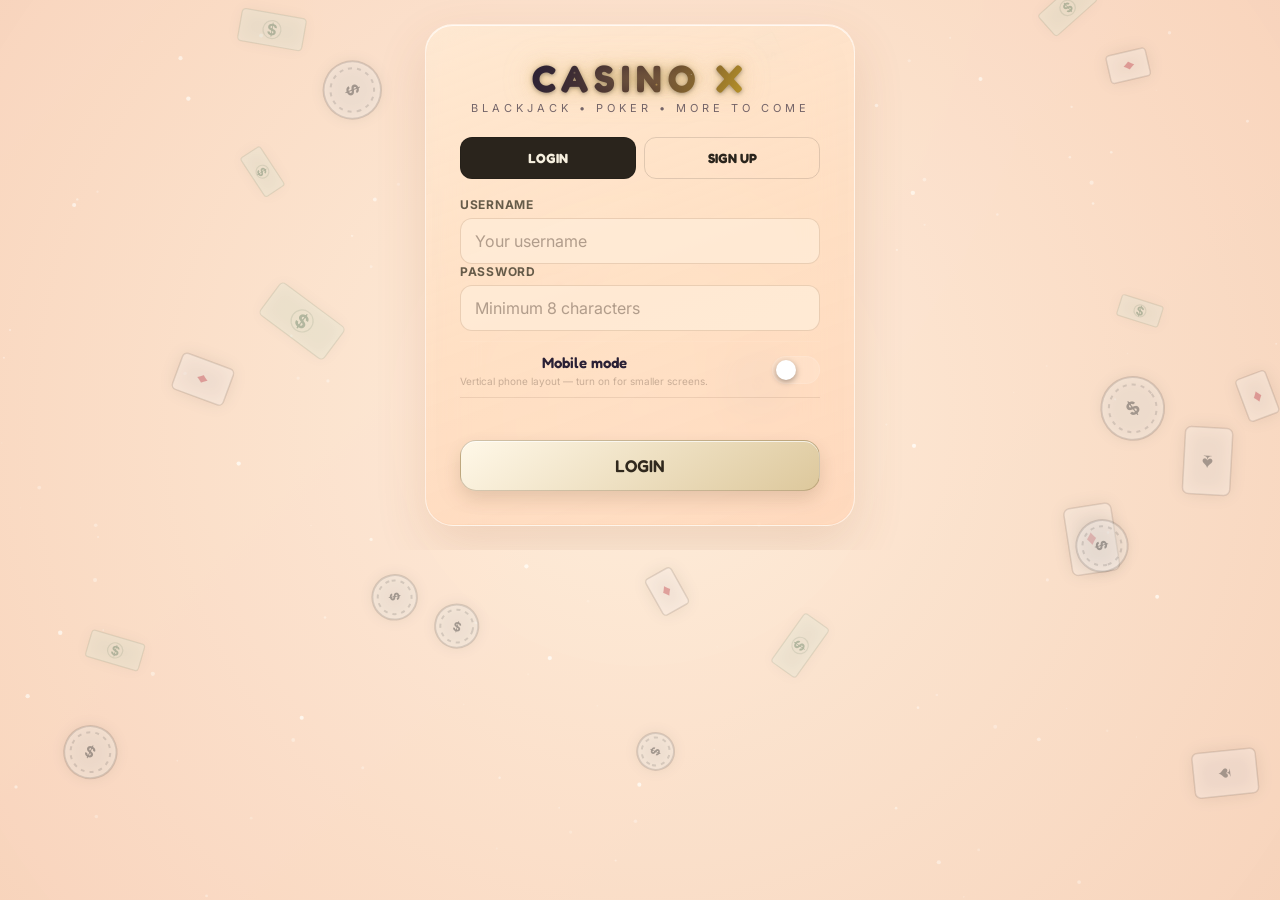
==== commit 34e28fb3: "Add files via upload" ====
--- a/public/index.html
+++ b/public/index.html
@@ -266,6 +266,7 @@
         <span class="room-chip" id="poker-street">—</span>
       </div>
       <div class="top-actions">
+        <button class="icon-btn" id="poker-help" aria-label="How to play Poker" title="How to play">?</button>
         <button class="icon-btn hidden" id="poker-host" aria-label="Host controls">♛</button>
         <button class="icon-btn table-admin-btn" id="poker-admin" aria-label="Admin controls">ADMIN</button>
         <button class="icon-btn" id="poker-settings" aria-label="Settings">⚙</button>
@@ -319,7 +320,7 @@
         <div class="profile-chip"><div class="chip-avatar" id="table-profile-avatar">?</div><span id="profile-name">PLAYER</span><span class="balance-chip" id="balance-chip">$0</span><button class="refresh-btn" id="btn-refresh-balance" title="Refresh balance">↻</button></div>
         <div class="room-chip" id="room-chip">TABLE</div>
       </div>
-      <div class="top-actions"><button class="icon-btn hidden" id="btn-host" aria-label="Host controls">♛</button><button class="icon-btn table-admin-btn" id="btn-admin-table" aria-label="Admin controls">ADMIN</button><button class="icon-btn" id="btn-settings" aria-label="Settings">⚙</button></div>
+      <div class="top-actions"><button class="icon-btn" id="bj-help" aria-label="How to play Blackjack" title="How to play">?</button><button class="icon-btn hidden" id="btn-host" aria-label="Host controls">♛</button><button class="icon-btn table-admin-btn" id="btn-admin-table" aria-label="Admin controls">ADMIN</button><button class="icon-btn" id="btn-settings" aria-label="Settings">⚙</button></div>
     </div>
 
     <div class="spectator-panel hidden" id="spectator-panel">
@@ -381,12 +382,17 @@
     </div>
 
     <div class="chat-panel" id="chat-panel">
-      <div class="chat-head"><span>TABLE CHAT</span><div><button class="chat-close" id="btn-chat-mute">🔊</button><button class="chat-close" id="btn-chat-toggle">×</button></div></div>
+      <div class="chat-head"><span>TABLE CHAT</span><div><button class="chat-close" id="btn-chat-mute" type="button">🔊</button><button class="chat-close" id="btn-chat-toggle" type="button">×</button></div></div>
       <div class="chat-messages" id="chat-messages"></div>
-      <div class="chat-compose"><input id="chat-input" maxlength="180" placeholder="Say something…"><button class="btn" id="btn-chat-send">SEND</button></div>
-    </div>
-
-    <button class="chat-float" id="btn-chat-open">CHAT</button>
+      <div class="chat-emoji-bar hidden" id="chat-emoji-bar"></div>
+      <div class="chat-compose">
+        <button type="button" class="chat-emoji-btn" id="btn-chat-emoji" title="Emoji">😀</button>
+        <input id="chat-input" maxlength="280" placeholder="Message… emoji &amp; GIF links ok" autocomplete="off">
+        <button class="btn" id="btn-chat-send" type="button">SEND</button>
+      </div>
+    </div>
+
+    <button class="chat-float" id="btn-chat-open" type="button">CHAT</button>
     <button class="admin-float hidden" id="btn-admin-float">ADMIN</button>
   </div>
 
@@ -545,6 +551,78 @@
       <div class="claim-icon">💰</div>
       <p>Your balance reached zero. Claim a starter bonus to keep playing.</p>
       <button class="btn" id="btn-claim-100">CLAIM 100</button>
+    </div>
+  </div>
+
+  <!-- ==================== HELP: POKER ==================== -->
+  <div class="overlay" id="help-poker-overlay">
+    <div class="overlay-card help-card">
+      <div class="overlay-title">HOW TO PLAY — POKER</div>
+      <div class="help-body">
+        <h4>Goal</h4>
+        <p>Win chips by making the best 5-card hand or by making everyone else fold.</p>
+        <h4>Flow of a hand</h4>
+        <ol>
+          <li><strong>Preflop</strong> — each player gets 2 hole cards. Betting starts.</li>
+          <li><strong>Flop</strong> — 3 community cards are dealt. Another betting round.</li>
+          <li><strong>Turn</strong> — 1 more community card. Betting again.</li>
+          <li><strong>River</strong> — final community card. Last betting round.</li>
+          <li><strong>Showdown</strong> — best hand wins the pot.</li>
+        </ol>
+        <h4>Actions</h4>
+        <ul>
+          <li><strong>Fold</strong> — give up the hand.</li>
+          <li><strong>Check</strong> — pass when no bet is owed.</li>
+          <li><strong>Call</strong> — match the current bet.</li>
+          <li><strong>Bet / Raise</strong> — put more chips in; others must call or fold.</li>
+          <li><strong>All-In</strong> — bet every chip you have.</li>
+        </ul>
+        <h4>Hand rankings (best → worst)</h4>
+        <ol class="help-hands">
+          <li><strong>Royal Flush</strong> — A K Q J 10, same suit</li>
+          <li><strong>Straight Flush</strong> — five in a row, same suit</li>
+          <li><strong>Four of a Kind</strong> — four cards same rank</li>
+          <li><strong>Full House</strong> — three of a kind + a pair</li>
+          <li><strong>Flush</strong> — five cards, same suit</li>
+          <li><strong>Straight</strong> — five ranks in a row</li>
+          <li><strong>Three of a Kind</strong></li>
+          <li><strong>Two Pair</strong></li>
+          <li><strong>One Pair</strong></li>
+          <li><strong>High Card</strong></li>
+        </ol>
+        <p class="help-note">Joining mid-hand puts you in spectator mode until the round ends, then you are seated automatically if a seat is free.</p>
+      </div>
+      <button class="btn panel-btn" id="btn-help-poker-close">GOT IT</button>
+    </div>
+  </div>
+
+  <!-- ==================== HELP: BLACKJACK ==================== -->
+  <div class="overlay" id="help-bj-overlay">
+    <div class="overlay-card help-card">
+      <div class="overlay-title">HOW TO PLAY — BLACKJACK</div>
+      <div class="help-body">
+        <h4>Goal</h4>
+        <p>Get a hand total closer to 21 than the dealer without going over 21.</p>
+        <h4>Card values</h4>
+        <ul>
+          <li>Number cards = face value</li>
+          <li>J, Q, K = 10</li>
+          <li>Ace = 1 or 11 (whichever helps you)</li>
+        </ul>
+        <h4>Your actions</h4>
+        <ul>
+          <li><strong>Hit</strong> — take another card</li>
+          <li><strong>Stand</strong> — keep your current total</li>
+          <li><strong>Double</strong> — double your bet, take exactly one more card</li>
+          <li><strong>Split</strong> — if you have a pair, split into two hands (when offered)</li>
+        </ul>
+        <h4>Dealer rules</h4>
+        <p>The dealer hits on 16 or less and stands on 17 or more.</p>
+        <h4>Blackjack</h4>
+        <p>Ace + 10-value card on the first two cards pays 3:2 (when the dealer does not also have blackjack).</p>
+        <p class="help-note">If you join while a round is in progress you spectate until the next betting phase, then you can take a seat.</p>
+      </div>
+      <button class="btn panel-btn" id="btn-help-bj-close">GOT IT</button>
     </div>
   </div>
 
--- a/public/style.css
+++ b/public/style.css
@@ -7764,3 +7764,218 @@
     margin-top: 4px !important;
   }
 }
+
+/* ============================================================
+   BLACKJACK MOBILE FIX — dealer card anchored to top of felt
+   ============================================================ */
+
+/* Real phone viewport */
+@media (max-width: 700px), (max-aspect-ratio: 3/4) {
+  /* Felt is a flex column; dealer area sticks to top, seats ring is absolute */
+  #screen-table.active .felt-table {
+    display: flex !important;
+    flex-direction: column !important;
+    align-items: center !important;
+    justify-content: flex-start !important;
+    padding: 10px 8px 8px !important;
+    overflow: visible !important;
+  }
+  /* Table-rules banner stays compact at very top */
+  #screen-table.active .table-rules {
+    flex: 0 0 auto !important;
+    margin-bottom: 4px !important;
+  }
+  /* Dealer block anchored below banner */
+  #screen-table.active .dealer-area {
+    flex: 0 0 auto !important;
+    margin-top: 4px !important;
+    gap: 2px !important;
+  }
+  #screen-table.active .dealer-area .seat-label {
+    font-size: 11px !important;
+  }
+  #screen-table.active .dealer-area .hand-value {
+    font-size: 14px !important;
+    min-height: 18px !important;
+  }
+  /* Seats ring is absolute over the whole felt */
+  #screen-table.active .seats-ring,
+  #screen-table.active #seats-row {
+    position: absolute !important;
+    inset: 0 !important;
+    overflow: visible !important;
+    pointer-events: none !important;
+  }
+}
+
+/* data-mobile="1" mirror */
+html[data-mobile="1"] #screen-table.active .felt-table {
+  display: flex !important;
+  flex-direction: column !important;
+  align-items: center !important;
+  justify-content: flex-start !important;
+  padding: 10px 8px 8px !important;
+  overflow: visible !important;
+}
+html[data-mobile="1"] #screen-table.active .table-rules {
+  flex: 0 0 auto !important;
+  margin-bottom: 4px !important;
+}
+html[data-mobile="1"] #screen-table.active .dealer-area {
+  flex: 0 0 auto !important;
+  margin-top: 4px !important;
+  gap: 2px !important;
+}
+html[data-mobile="1"] #screen-table.active .dealer-area .seat-label {
+  font-size: 11px !important;
+}
+html[data-mobile="1"] #screen-table.active .dealer-area .hand-value {
+  font-size: 14px !important;
+  min-height: 18px !important;
+}
+html[data-mobile="1"] #screen-table.active .seats-ring,
+html[data-mobile="1"] #screen-table.active #seats-row {
+  position: absolute !important;
+  inset: 0 !important;
+  overflow: visible !important;
+  pointer-events: none !important;
+}
+
+/* ============================================================
+   Help overlays + chat emoji / mobile fix
+   ============================================================ */
+.help-card {
+  max-width: min(520px, 94vw);
+  max-height: min(82vh, 720px);
+  overflow: hidden;
+  display: flex;
+  flex-direction: column;
+}
+.help-body {
+  overflow: auto;
+  padding: 4px 4px 12px;
+  font-size: 13px;
+  line-height: 1.45;
+  color: rgba(255,255,255,0.88);
+}
+.help-body h4 {
+  margin: 14px 0 6px;
+  font-size: 12px;
+  letter-spacing: 0.08em;
+  color: #d4af37;
+  text-transform: uppercase;
+}
+.help-body p, .help-body li { margin: 0 0 6px; }
+.help-body ol, .help-body ul { padding-left: 1.2em; margin: 0 0 8px; }
+.help-hands li { margin-bottom: 4px; }
+.help-note {
+  margin-top: 12px !important;
+  padding: 10px 12px;
+  border-radius: 10px;
+  background: rgba(212,175,55,0.1);
+  border: 1px solid rgba(212,175,55,0.25);
+  font-size: 12px;
+}
+
+/* Chat panel — fixed size, never expands into a full-width bottom bar */
+.chat-panel {
+  position: fixed !important;
+  right: 14px !important;
+  bottom: 14px !important;
+  left: auto !important;
+  width: min(360px, calc(100vw - 28px)) !important;
+  height: min(440px, 55dvh) !important;
+  max-height: min(440px, 55dvh) !important;
+  z-index: 120 !important;
+  display: none;
+  flex-direction: column !important;
+  border-radius: 18px !important;
+  overflow: hidden !important;
+  box-sizing: border-box !important;
+}
+.chat-panel.open {
+  display: flex !important;
+}
+.chat-messages {
+  flex: 1 1 auto !important;
+  min-height: 0 !important;
+  overflow: auto !important;
+}
+.chat-compose {
+  flex: 0 0 auto !important;
+  display: flex !important;
+  align-items: center !important;
+  gap: 6px !important;
+  padding: 8px 10px !important;
+}
+.chat-compose input {
+  flex: 1 1 auto !important;
+  min-width: 0 !important;
+  font-size: 14px !important;
+}
+.chat-emoji-btn {
+  flex: 0 0 auto;
+  width: 36px;
+  height: 36px;
+  border-radius: 10px;
+  border: 1px solid rgba(255,255,255,0.15);
+  background: rgba(255,255,255,0.06);
+  font-size: 18px;
+  cursor: pointer;
+  line-height: 1;
+}
+.chat-emoji-bar {
+  flex: 0 0 auto;
+  display: flex;
+  flex-wrap: wrap;
+  gap: 4px;
+  padding: 6px 10px;
+  max-height: 88px;
+  overflow: auto;
+  border-top: 1px solid rgba(255,255,255,0.1);
+  background: rgba(0,0,0,0.25);
+}
+.chat-emoji-bar.hidden { display: none !important; }
+.chat-emoji-item {
+  border: 0;
+  background: transparent;
+  font-size: 20px;
+  cursor: pointer;
+  padding: 2px 4px;
+  border-radius: 6px;
+}
+.chat-emoji-item:hover { background: rgba(255,255,255,0.1); }
+.chat-media {
+  display: block;
+  max-width: 160px;
+  max-height: 120px;
+  border-radius: 10px;
+  margin-top: 4px;
+}
+.chat-text { overflow-wrap: anywhere; }
+.chat-line strong { flex-shrink: 0; }
+
+html[data-mobile="1"] .chat-panel,
+@media (max-width: 700px) {
+  .chat-panel {
+    right: 8px !important;
+    bottom: max(8px, env(safe-area-inset-bottom, 0px)) !important;
+    width: min(340px, calc(100vw - 16px)) !important;
+    height: min(400px, 50dvh) !important;
+    max-height: min(400px, 50dvh) !important;
+  }
+  .chat-float {
+    bottom: max(14px, env(safe-area-inset-bottom, 0px)) !important;
+    right: 12px !important;
+  }
+}
+
+.host-add-bot-row {
+  flex-direction: column !important;
+  align-items: stretch !important;
+  gap: 6px !important;
+  margin-bottom: 10px !important;
+}
+.host-add-bot-row .btn {
+  width: 100%;
+}
--- a/public/poker.css
+++ b/public/poker.css
@@ -83,48 +83,49 @@
   left: 50%;
   top: 50%;
   transform: translate(-50%, -50%);
-  width: 112px;
-  min-width: 112px;
-  max-width: 112px;
-  min-height: 68px;
-  padding: 6px 6px 7px;
+  width: 96px;
+  min-width: 72px;
+  max-width: 110px;
+  min-height: 0;
+  padding: 2px 4px;
   margin: 0;
-  border-radius: 11px;
+  border-radius: 0;
   box-sizing: border-box;
   display: flex;
   flex-direction: column;
   align-items: center;
   justify-content: center;
-  gap: 1px;
+  gap: 2px;
   text-align: center;
   color: #f4eee6;
-  background: rgba(8,7,10,.88);
-  border: 1px solid rgba(255,255,255,.16);
-  box-shadow: 0 5px 16px rgba(0,0,0,.38);
-  font-size: 9px;
+  /* No black box — avatar + name only (Gambit style) */
+  background: transparent;
+  border: none;
+  box-shadow: none;
+  font-size: 10px;
   line-height: 1.15;
   pointer-events: auto;
-  overflow: hidden;
+  overflow: visible;
   z-index: 11;
 }
 
 #screen-poker.active .poker-seat-slot.me {
-  border-color: rgba(212,175,55,.95);
-  box-shadow: 0 0 0 1px rgba(212,175,55,.25), 0 0 16px rgba(212,175,55,.22);
-}
-
-#screen-poker.active .poker-seat-slot.turn {
-  border-color: #4ade80;
-  box-shadow: 0 0 0 1px rgba(74,222,128,.22), 0 0 16px rgba(74,222,128,.22);
+  /* subtle gold ring on avatar only, handled below */
+}
+
+#screen-poker.active .poker-seat-slot.turn .seat-avatar {
+  box-shadow: 0 0 0 2px #a855f7, 0 0 14px rgba(168,85,247,0.55);
 }
 
 #screen-poker.active .poker-seat-slot.folded { opacity: .45; }
 
 #screen-poker.active .poker-seat-slot.empty {
-  min-height: 58px;
+  min-height: 52px;
   gap: 3px;
-  border-style: dashed;
-  background: rgba(0,0,0,.22);
+  padding: 6px;
+  border-radius: 12px;
+  border: 1px dashed rgba(255,255,255,0.25);
+  background: rgba(0,0,0,0.18);
 }
 
 #screen-poker.active .poker-seat-slot .seat-avatar {
@@ -288,7 +289,82 @@
   color: #f5e6a3;
 }
 
-#screen-poker.active .poker-hole-row { display: none !important; }
+#screen-poker.active .poker-hole-row {
+  position: absolute;
+  left: 50%;
+  /* Sit above the bottom (YOU) seat so cards don't cover the avatar/name */
+  top: 62%;
+  bottom: auto;
+  transform: translateX(-50%);
+  display: flex;
+  gap: 10px;
+  z-index: 14;
+  pointer-events: none;
+}
+#screen-poker.active .poker-hole-row.hidden { display: none !important; }
+#screen-poker.active .poker-hole-row .playing-card {
+  width: 62px;
+  height: 88px;
+  border-radius: 8px;
+  font-size: 17px;
+  box-shadow: 0 6px 18px rgba(0,0,0,0.45);
+  animation: pokerCardDeal 0.75s cubic-bezier(0.22, 1, 0.36, 1) both;
+}
+#screen-poker.active .poker-hole-row .playing-card:nth-child(2) { animation-delay: 0.18s; }
+
+@keyframes pokerCardDeal {
+  0%   { opacity: 0; transform: translateY(28px) scale(0.82) rotate(-4deg); }
+  60%  { opacity: 1; transform: translateY(-4px) scale(1.03) rotate(1deg); }
+  100% { opacity: 1; transform: translateY(0) scale(1) rotate(0deg); }
+}
+@keyframes pokerCommDeal {
+  0%   { opacity: 0; transform: translateY(-22px) scale(0.88); }
+  55%  { opacity: 1; transform: translateY(3px) scale(1.04); }
+  100% { opacity: 1; transform: translateY(0) scale(1); }
+}
+
+/* Action badge (Gambit-style) */
+#screen-poker.active .poker-action-badge {
+  position: absolute;
+  top: -18px;
+  left: 50%;
+  transform: translateX(-50%);
+  background: linear-gradient(135deg, #7c3aed, #a855f7);
+  color: #fff;
+  font-size: 9px;
+  font-weight: 800;
+  letter-spacing: 0.06em;
+  padding: 3px 8px;
+  border-radius: 6px;
+  white-space: nowrap;
+  z-index: 5;
+  box-shadow: 0 0 12px rgba(168,85,247,0.55);
+  animation: pokerActionPulse 1.2s ease-in-out infinite;
+}
+@keyframes pokerActionPulse {
+  0%, 100% { box-shadow: 0 0 8px rgba(168,85,247,0.4); }
+  50% { box-shadow: 0 0 16px rgba(168,85,247,0.8); }
+}
+#screen-poker.active .poker-seat-slot.turn {
+  outline: none;
+  box-shadow: none;
+}
+#screen-poker.active .poker-turn-timer {
+  position: absolute;
+  top: -6px;
+  right: -6px;
+  width: 18px;
+  height: 18px;
+  border-radius: 50%;
+  border: 2px solid rgba(255,255,255,0.35);
+  border-top-color: #a855f7;
+  animation: pokerTimerSpin 1s linear infinite;
+  z-index: 6;
+}
+@keyframes pokerTimerSpin {
+  to { transform: rotate(360deg); }
+}
+
 
 #screen-poker.active .poker-actions {
   width: min(620px, calc(100vw - 32px));
@@ -787,3 +863,751 @@
 @media (min-width: 701px) {
   #screen-poker.active #poker-spectator-panel.hidden { display: none !important; }
 }
+
+
+/* ============================================================
+   POKER MOBILE — full-screen table + docked controls
+   Table fills the screen edge-to-edge, controls sit below
+   in a solid dark dock. Matches the Gambit reference feel.
+   ============================================================ */
+
+@media (max-width: 700px), (max-aspect-ratio: 3/4) {
+
+  /* ── Screen: full height column ── */
+  #screen-poker.active {
+    display: flex !important;
+    flex-direction: column !important;
+    height: 100dvh !important;
+    max-height: 100dvh !important;
+    overflow: hidden !important;
+    background: #0a0a0f !important;
+  }
+
+  /* Top bar: minimal */
+  #screen-poker.active .top-bar {
+    flex: 0 0 auto !important;
+    padding: 6px 10px !important;
+    background: rgba(0,0,0,0.6) !important;
+    z-index: 20 !important;
+  }
+
+  /* Spectators: collapse to nothing when empty */
+  #screen-poker.active #poker-spectator-panel {
+    position: relative !important;
+    flex: 0 0 auto !important;
+    width: 100% !important;
+    max-height: 24px !important;
+    overflow: hidden !important;
+    margin: 0 !important;
+    padding: 2px 10px !important;
+    box-sizing: border-box !important;
+  }
+
+  /* ── Table shell: takes up all remaining space ── */
+  #screen-poker.active .poker-table-shell {
+    flex: 1 1 auto !important;
+    min-height: 0 !important;
+    display: flex !important;
+    flex-direction: column !important;
+    align-items: stretch !important;
+    padding: 0 !important;
+    gap: 0 !important;
+    overflow: hidden !important;
+    box-sizing: border-box !important;
+  }
+
+  /* ── FELT: fills top portion, edge-to-edge width, circular ── */
+  #screen-poker.active .poker-felt {
+    flex: 1 1 auto !important;
+    /* Full viewport width — bleeds to edges for that immersive feel */
+    width: 100vw !important;
+    max-width: 100vw !important;
+    min-height: 0 !important;
+    height: auto !important;
+    aspect-ratio: unset !important;
+    margin: 0 !important;
+    /* Oval that clips neatly — bottom half is hidden by the control dock */
+    border-radius: 0 0 50% 50% / 0 0 20% 20% !important;
+    border-bottom: none !important;
+    overflow: visible !important;
+    position: relative !important;
+  }
+
+  /* Community cards: larger and centred — readable like Gambit reference */
+  #screen-poker.active .poker-community {
+    top: 36% !important;
+    gap: 6px !important;
+  }
+
+  #screen-poker.active .poker-community .playing-card {
+    width: 44px !important;
+    height: 62px !important;
+    border-radius: 6px !important;
+    font-size: 13px !important;
+  }
+
+  #screen-poker.active .poker-comm-placeholder {
+    font-size: 10px !important;
+    padding: 6px 16px !important;
+    letter-spacing: 0.12em !important;
+  }
+
+  #screen-poker.active .poker-pot-display {
+    top: 55% !important;
+    font-size: 14px !important;
+    padding: 6px 16px !important;
+    font-weight: 800 !important;
+  }
+
+  #screen-poker.active .poker-winners {
+    top: 68% !important;
+    font-size: 9px !important;
+    width: 70% !important;
+  }
+
+  /* Seat slots around the felt — larger for readability */
+  #screen-poker.active .poker-seat-slot {
+    width: clamp(68px, 18vw, 82px) !important;
+    min-width: clamp(68px, 18vw, 82px) !important;
+    max-width: clamp(68px, 18vw, 82px) !important;
+    min-height: 58px !important;
+    padding: 5px 4px !important;
+    font-size: 9px !important;
+    border-radius: 12px !important;
+  }
+
+  #screen-poker.active .poker-seat-slot.empty {
+    min-height: 52px !important;
+  }
+
+  #screen-poker.active .poker-seat-slot .seat-avatar {
+    width: 26px !important;
+    height: 26px !important;
+    font-size: 11px !important;
+    margin-bottom: 2px !important;
+  }
+
+  #screen-poker.active .poker-seat-name {
+    font-size: 9px !important;
+    max-width: 78px !important;
+  }
+
+  #screen-poker.active .poker-seat-chips,
+  #screen-poker.active .poker-seat-bet {
+    font-size: 9px !important;
+    font-weight: 700 !important;
+  }
+
+  #screen-poker.active .poker-seat-cards .playing-card.small {
+    width: 16px !important;
+    min-width: 16px !important;
+    height: 22px !important;
+  }
+
+  /* ── CONTROL DOCK: solid dark panel beneath the table ── */
+  #screen-poker.active .poker-table-msg {
+    flex: 0 0 auto !important;
+    font-size: 12px !important;
+    font-weight: 600 !important;
+    min-height: 0 !important;
+    padding: 6px 12px 2px !important;
+    text-align: center !important;
+    background: #0d0d14 !important;
+    color: #d4af37 !important;
+    width: 100% !important;
+    box-sizing: border-box !important;
+  }
+
+  /* Hide msg when empty to collapse gap */
+  #screen-poker.active .poker-table-msg:empty {
+    padding: 0 !important;
+    min-height: 0 !important;
+  }
+
+  /* Action row — primary: Fold · Check/Call · Bet/Raise (when your turn).
+     Grid auto-flows so hidden secondary buttons free space for larger taps. */
+  #screen-poker.active .poker-actions {
+    flex: 0 0 auto !important;
+    display: grid !important;
+    grid-template-columns: repeat(3, minmax(0, 1fr)) !important;
+    gap: 8px !important;
+    padding: 10px 12px 8px !important;
+    background: #0d0d14 !important;
+    border-top: 1px solid rgba(255,255,255,0.1) !important;
+    width: 100% !important;
+    box-sizing: border-box !important;
+    margin: 0 !important;
+  }
+
+  #screen-poker.active .poker-act {
+    width: 100% !important;
+    min-width: 0 !important;
+    max-width: none !important;
+    min-height: 52px !important;
+    padding: 10px 6px !important;
+    font-size: 15px !important;
+    font-weight: 800 !important;
+    border-radius: 12px !important;
+    letter-spacing: 0.04em !important;
+  }
+
+  /* Secondary actions (Bet/Raise/All-In) only appear when legal — larger when shown */
+  #screen-poker.active .poker-act.poker-act-secondary:not(.hidden) {
+    min-height: 48px !important;
+    font-size: 14px !important;
+  }
+
+  /* When only 3 primary buttons are visible they each get equal weight */
+  #screen-poker.active .poker-actions:has(.poker-act.hidden) {
+    grid-template-columns: repeat(auto-fit, minmax(90px, 1fr)) !important;
+  }
+
+  /* Bet input row */
+  #screen-poker.active .poker-bet-input {
+    flex: 0 0 auto !important;
+    display: flex !important;
+    flex-wrap: nowrap !important;
+    gap: 8px !important;
+    padding: 8px 12px !important;
+    background: #0d0d14 !important;
+    border-top: 1px solid rgba(255,255,255,0.1) !important;
+    width: 100% !important;
+    box-sizing: border-box !important;
+    align-items: center !important;
+  }
+
+  #screen-poker.active .poker-bet-input input {
+    flex: 1 1 auto !important;
+    min-height: 48px !important;
+    font-size: 16px !important;
+    border-radius: 12px !important;
+  }
+
+  #screen-poker.active .poker-bet-input .btn {
+    flex: 0 0 auto !important;
+    min-height: 48px !important;
+    font-size: 13px !important;
+    border-radius: 12px !important;
+    padding: 10px 16px !important;
+    white-space: nowrap !important;
+  }
+
+  /* Footer — Cash Out / Leave / Start Hand */
+  #screen-poker.active .poker-table-footer {
+    flex: 0 0 auto !important;
+    display: grid !important;
+    grid-template-columns: 1fr 1fr !important;
+    gap: 8px !important;
+    padding: 8px 12px max(10px, env(safe-area-inset-bottom, 0px)) !important;
+    background: #0d0d14 !important;
+    border-top: 1px solid rgba(255,255,255,0.1) !important;
+    width: 100% !important;
+    box-sizing: border-box !important;
+    margin: 0 !important;
+  }
+
+  /* During an active hand: Start Hand is gone → collapse footer height, keep Leave/Cash Out compact */
+  #screen-poker.active .poker-table-footer.poker-footer-ingame {
+    grid-template-columns: 1fr 1fr !important;
+    padding: 6px 12px max(8px, env(safe-area-inset-bottom, 0px)) !important;
+  }
+
+  #screen-poker.active .poker-table-footer.poker-footer-ingame #btn-poker-start-hand {
+    display: none !important;
+  }
+
+  #screen-poker.active .poker-table-footer .btn {
+    min-height: 44px !important;
+    font-size: 13px !important;
+    font-weight: 800 !important;
+    border-radius: 12px !important;
+    padding: 8px 6px !important;
+  }
+
+  /* Start Hand spans full width and is the most prominent (pre-game only) */
+  #screen-poker.active .poker-table-footer #btn-poker-start-hand {
+    grid-column: 1 / -1 !important;
+    min-height: 50px !important;
+    font-size: 15px !important;
+  }
+
+  /* Buy-in bar */
+  #screen-poker.active .poker-buyin-bar {
+    flex: 0 0 auto !important;
+    display: flex !important;
+    flex-wrap: nowrap !important;
+    gap: 8px !important;
+    padding: 8px 12px !important;
+    background: #0d0d14 !important;
+    border-top: 1px solid rgba(255,255,255,0.1) !important;
+    width: 100% !important;
+    box-sizing: border-box !important;
+    align-items: center !important;
+  }
+
+  #screen-poker.active .poker-buyin-bar input {
+    flex: 1 1 auto !important;
+    min-height: 46px !important;
+    font-size: 15px !important;
+    border-radius: 12px !important;
+  }
+
+  #screen-poker.active .poker-buyin-bar .btn {
+    flex: 0 0 auto !important;
+    min-height: 46px !important;
+    font-size: 13px !important;
+    padding: 10px 16px !important;
+    border-radius: 12px !important;
+    white-space: nowrap !important;
+  }
+}
+
+/* ── data-mobile="1" mirror ── */
+html[data-mobile="1"] #screen-poker.active {
+  display: flex !important;
+  flex-direction: column !important;
+  height: 100dvh !important;
+  max-height: 100dvh !important;
+  overflow: hidden !important;
+  background: #0a0a0f !important;
+}
+
+html[data-mobile="1"] #screen-poker.active .top-bar {
+  flex: 0 0 auto !important;
+}
+
+html[data-mobile="1"] #screen-poker.active #poker-spectator-panel {
+  position: relative !important;
+  flex: 0 0 auto !important;
+  width: 100% !important;
+  max-width: 430px !important;
+  max-height: 24px !important;
+  overflow: hidden !important;
+  margin: 0 auto !important;
+  padding: 2px 10px !important;
+  box-sizing: border-box !important;
+}
+
+html[data-mobile="1"] #screen-poker.active .poker-table-shell {
+  flex: 1 1 auto !important;
+  min-height: 0 !important;
+  display: flex !important;
+  flex-direction: column !important;
+  align-items: stretch !important;
+  width: 100% !important;
+  max-width: 430px !important;
+  margin: 0 auto !important;
+  padding: 0 !important;
+  gap: 0 !important;
+  overflow: hidden !important;
+  box-sizing: border-box !important;
+}
+
+html[data-mobile="1"] #screen-poker.active .poker-felt {
+  flex: 1 1 auto !important;
+  width: 100% !important;
+  max-width: 100% !important;
+  min-height: 0 !important;
+  height: auto !important;
+  aspect-ratio: unset !important;
+  margin: 0 !important;
+  border-radius: 0 0 50% 50% / 0 0 20% 20% !important;
+  border-bottom: none !important;
+  overflow: visible !important;
+  position: relative !important;
+}
+
+html[data-mobile="1"] #screen-poker.active .poker-community {
+  top: 36% !important;
+  gap: 6px !important;
+}
+
+html[data-mobile="1"] #screen-poker.active .poker-community .playing-card {
+  width: 44px !important;
+  height: 62px !important;
+  font-size: 13px !important;
+  border-radius: 6px !important;
+}
+
+html[data-mobile="1"] #screen-poker.active .poker-pot-display {
+  top: 55% !important;
+  font-size: 14px !important;
+  padding: 6px 16px !important;
+  font-weight: 800 !important;
+}
+
+html[data-mobile="1"] #screen-poker.active .poker-seat-slot {
+  width: clamp(68px, 18vw, 82px) !important;
+  min-width: clamp(68px, 18vw, 82px) !important;
+  max-width: clamp(68px, 18vw, 82px) !important;
+  min-height: 58px !important;
+  padding: 5px 4px !important;
+  font-size: 9px !important;
+}
+
+html[data-mobile="1"] #screen-poker.active .poker-seat-slot .seat-avatar {
+  width: 26px !important;
+  height: 26px !important;
+  font-size: 11px !important;
+}
+
+html[data-mobile="1"] #screen-poker.active .poker-seat-name {
+  font-size: 9px !important;
+  max-width: 78px !important;
+}
+
+html[data-mobile="1"] #screen-poker.active .poker-seat-chips {
+  font-size: 10px !important;
+  font-weight: 700 !important;
+}
+
+html[data-mobile="1"] #screen-poker.active .poker-table-msg {
+  flex: 0 0 auto !important;
+  font-size: 12px !important;
+  padding: 6px 12px 2px !important;
+  background: #0d0d14 !important;
+  color: #d4af37 !important;
+  width: 100% !important;
+  box-sizing: border-box !important;
+  text-align: center !important;
+}
+
+html[data-mobile="1"] #screen-poker.active .poker-table-msg:empty {
+  padding: 0 !important;
+}
+
+html[data-mobile="1"] #screen-poker.active .poker-actions {
+  flex: 0 0 auto !important;
+  display: grid !important;
+  grid-template-columns: repeat(3, minmax(0, 1fr)) !important;
+  gap: 8px !important;
+  padding: 10px 12px 8px !important;
+  background: #0d0d14 !important;
+  border-top: 1px solid rgba(255,255,255,0.1) !important;
+  width: 100% !important;
+  box-sizing: border-box !important;
+  margin: 0 !important;
+}
+
+html[data-mobile="1"] #screen-poker.active .poker-act {
+  width: 100% !important;
+  min-width: 0 !important;
+  max-width: none !important;
+  min-height: 52px !important;
+  padding: 10px 6px !important;
+  font-size: 15px !important;
+  font-weight: 800 !important;
+  border-radius: 12px !important;
+  letter-spacing: 0.04em !important;
+}
+
+html[data-mobile="1"] #screen-poker.active .poker-act.poker-act-secondary:not(.hidden) {
+  min-height: 48px !important;
+  font-size: 14px !important;
+}
+
+html[data-mobile="1"] #screen-poker.active .poker-actions:has(.poker-act.hidden) {
+  grid-template-columns: repeat(auto-fit, minmax(90px, 1fr)) !important;
+}
+
+html[data-mobile="1"] #screen-poker.active .poker-bet-input {
+  flex: 0 0 auto !important;
+  display: flex !important;
+  flex-wrap: nowrap !important;
+  gap: 8px !important;
+  padding: 8px 12px !important;
+  background: #0d0d14 !important;
+  border-top: 1px solid rgba(255,255,255,0.1) !important;
+  width: 100% !important;
+  box-sizing: border-box !important;
+  align-items: center !important;
+}
+
+html[data-mobile="1"] #screen-poker.active .poker-bet-input input {
+  flex: 1 1 auto !important;
+  min-height: 48px !important;
+  font-size: 16px !important;
+  border-radius: 12px !important;
+}
+
+html[data-mobile="1"] #screen-poker.active .poker-bet-input .btn {
+  flex: 0 0 auto !important;
+  min-height: 48px !important;
+  font-size: 13px !important;
+  border-radius: 12px !important;
+  padding: 10px 16px !important;
+  white-space: nowrap !important;
+}
+
+html[data-mobile="1"] #screen-poker.active .poker-table-footer {
+  flex: 0 0 auto !important;
+  display: grid !important;
+  grid-template-columns: 1fr 1fr !important;
+  gap: 8px !important;
+  padding: 8px 12px max(10px, env(safe-area-inset-bottom, 0px)) !important;
+  background: #0d0d14 !important;
+  border-top: 1px solid rgba(255,255,255,0.1) !important;
+  width: 100% !important;
+  box-sizing: border-box !important;
+  margin: 0 !important;
+}
+
+html[data-mobile="1"] #screen-poker.active .poker-table-footer.poker-footer-ingame {
+  grid-template-columns: 1fr 1fr !important;
+  padding: 6px 12px max(8px, env(safe-area-inset-bottom, 0px)) !important;
+}
+
+html[data-mobile="1"] #screen-poker.active .poker-table-footer.poker-footer-ingame #btn-poker-start-hand {
+  display: none !important;
+}
+
+html[data-mobile="1"] #screen-poker.active .poker-table-footer .btn {
+  min-height: 44px !important;
+  font-size: 13px !important;
+  font-weight: 800 !important;
+  border-radius: 12px !important;
+  padding: 8px 6px !important;
+}
+
+html[data-mobile="1"] #screen-poker.active .poker-table-footer #btn-poker-start-hand {
+  grid-column: 1 / -1 !important;
+  min-height: 50px !important;
+  font-size: 15px !important;
+}
+
+html[data-mobile="1"] #screen-poker.active .poker-buyin-bar {
+  flex: 0 0 auto !important;
+  display: flex !important;
+  flex-wrap: nowrap !important;
+  gap: 8px !important;
+  padding: 8px 12px !important;
+  background: #0d0d14 !important;
+  border-top: 1px solid rgba(255,255,255,0.1) !important;
+  width: 100% !important;
+  box-sizing: border-box !important;
+  align-items: center !important;
+}
+
+html[data-mobile="1"] #screen-poker.active .poker-buyin-bar input {
+  flex: 1 1 auto !important;
+  min-height: 46px !important;
+  font-size: 15px !important;
+  border-radius: 12px !important;
+}
+
+html[data-mobile="1"] #screen-poker.active .poker-buyin-bar .btn {
+  flex: 0 0 auto !important;
+  min-height: 46px !important;
+  font-size: 13px !important;
+  padding: 10px 16px !important;
+  border-radius: 12px !important;
+  white-space: nowrap !important;
+}
+
+
+/* Force-hide buy-in and start when .hidden is present (beats display:flex !important) */
+#screen-poker.active .poker-buyin-bar.hidden,
+html[data-mobile="1"] #screen-poker.active .poker-buyin-bar.hidden,
+#screen-poker.active .poker-bet-input.hidden,
+html[data-mobile="1"] #screen-poker.active .poker-bet-input.hidden {
+  display: none !important;
+  height: 0 !important;
+  padding: 0 !important;
+  margin: 0 !important;
+  overflow: hidden !important;
+  border: 0 !important;
+}
+#screen-poker.active .poker-table-footer #btn-poker-start-hand.hidden,
+html[data-mobile="1"] #screen-poker.active .poker-table-footer #btn-poker-start-hand.hidden,
+#screen-poker.active .poker-table-footer.poker-footer-ingame #btn-poker-start-hand {
+  display: none !important;
+}
+
+/* Mobile: large hole cards + community deal animation */
+@media (max-width: 700px), (max-aspect-ratio: 3/4) {
+  #screen-poker.active .poker-hole-row {
+    bottom: 10% !important;
+    gap: 10px !important;
+  }
+  #screen-poker.active .poker-hole-row .playing-card {
+    width: 64px !important;
+    height: 90px !important;
+    font-size: 17px !important;
+    border-radius: 9px !important;
+  }
+  #screen-poker.active .poker-community .playing-card {
+    width: 48px !important;
+    height: 68px !important;
+    font-size: 14px !important;
+    border-radius: 7px !important;
+    animation: pokerCommDeal 0.7s cubic-bezier(0.22, 1, 0.36, 1) both;
+  }
+  #screen-poker.active .poker-community .playing-card:nth-child(1) { animation-delay: 0.1s; }
+  #screen-poker.active .poker-community .playing-card:nth-child(2) { animation-delay: 0.28s; }
+  #screen-poker.active .poker-community .playing-card:nth-child(3) { animation-delay: 0.46s; }
+  #screen-poker.active .poker-community .playing-card:nth-child(4) { animation-delay: 0.64s; }
+  #screen-poker.active .poker-community .playing-card:nth-child(5) { animation-delay: 0.82s; }
+  #screen-poker.active .poker-action-badge {
+    font-size: 10px !important;
+    padding: 4px 10px !important;
+    top: -20px !important;
+  }
+  /* During hand: hide buy-in entirely, shrink footer */
+  #screen-poker.active .poker-table-footer.poker-footer-ingame {
+    grid-template-columns: 1fr 1fr !important;
+  }
+}
+html[data-mobile="1"] #screen-poker.active .poker-hole-row {
+  bottom: 10% !important;
+  gap: 10px !important;
+}
+html[data-mobile="1"] #screen-poker.active .poker-hole-row .playing-card {
+  width: 64px !important;
+  height: 90px !important;
+  font-size: 17px !important;
+}
+html[data-mobile="1"] #screen-poker.active .poker-community .playing-card {
+  width: 48px !important;
+  height: 68px !important;
+  font-size: 14px !important;
+  animation: pokerCommDeal 0.7s cubic-bezier(0.22, 1, 0.36, 1) both;
+}
+
+#screen-poker.active .poker-community .playing-card.poker-deal-in {
+  animation: pokerCommDeal 0.7s cubic-bezier(0.22, 1, 0.36, 1) both;
+}
+#screen-poker.active .poker-community .playing-card.poker-deal-in:nth-child(1) { animation-delay: 0.1s; }
+#screen-poker.active .poker-community .playing-card.poker-deal-in:nth-child(2) { animation-delay: 0.28s; }
+#screen-poker.active .poker-community .playing-card.poker-deal-in:nth-child(3) { animation-delay: 0.46s; }
+#screen-poker.active .poker-community .playing-card.poker-deal-in:nth-child(4) { animation-delay: 0.64s; }
+#screen-poker.active .poker-community .playing-card.poker-deal-in:nth-child(5) { animation-delay: 0.82s; }
+
+/* Larger community on all mobile layouts */
+#screen-poker.active .poker-community .playing-card {
+  width: 46px;
+  height: 66px;
+  font-size: 13px;
+  border-radius: 6px;
+  box-shadow: 0 4px 12px rgba(0,0,0,0.4);
+}
+
+
+/* Hand strength label under name */
+#screen-poker.active .poker-seat-hand {
+  margin-top: 1px;
+  font-size: 9px;
+  font-weight: 800;
+  color: #fbbf24;
+  text-shadow: 0 1px 3px rgba(0,0,0,0.8);
+  white-space: nowrap;
+  letter-spacing: 0.02em;
+}
+#screen-poker.active .poker-seat-slot.me .poker-seat-hand {
+  font-size: 11px;
+  color: #fcd34d;
+}
+
+/* Highlighted cards that make up your best hand */
+#screen-poker.active .playing-card.poker-card-hl {
+  box-shadow: 0 0 0 2px #fbbf24, 0 0 16px rgba(251,191,36,0.6) !important;
+  transform: translateY(-4px);
+  z-index: 2;
+  transition: box-shadow 0.45s ease, transform 0.45s ease;
+}
+#screen-poker.active .playing-card {
+  transition: box-shadow 0.45s ease, transform 0.45s ease, opacity 0.45s ease;
+}
+
+/* Larger avatars, no box */
+#screen-poker.active .poker-seat-slot .seat-avatar {
+  width: 36px !important;
+  height: 36px !important;
+  font-size: 13px !important;
+  border: 2px solid rgba(255,255,255,0.35) !important;
+  box-shadow: 0 2px 8px rgba(0,0,0,0.35);
+}
+#screen-poker.active .poker-seat-slot.me .seat-avatar {
+  width: 40px !important;
+  height: 40px !important;
+  border-color: #d4af37 !important;
+  box-shadow: 0 0 0 2px rgba(212,175,55,0.4), 0 2px 10px rgba(0,0,0,0.4);
+}
+
+/* Opponent card backs — visible two-card stack */
+#screen-poker.active .poker-seat-cards .playing-card.small,
+#screen-poker.active .poker-seat-cards .playing-card.card-back {
+  width: 22px !important;
+  min-width: 22px !important;
+  height: 32px !important;
+  border-radius: 3px !important;
+  border: 1px solid rgba(255,255,255,0.2);
+}
+
+#screen-poker.active .poker-seat-name {
+  font-size: 10px !important;
+  font-weight: 800 !important;
+  text-shadow: 0 1px 3px rgba(0,0,0,0.85);
+  max-width: 100px !important;
+}
+#screen-poker.active .poker-seat-chips {
+  font-size: 10px !important;
+  text-shadow: 0 1px 3px rgba(0,0,0,0.85);
+}
+#screen-poker.active .poker-seat-bet {
+  font-size: 9px !important;
+  color: #93c5fd !important;
+  font-weight: 700;
+  text-shadow: 0 1px 3px rgba(0,0,0,0.85);
+}
+
+@media (max-width: 700px), (max-aspect-ratio: 3/4) {
+  #screen-poker.active .poker-hole-row {
+    top: 62% !important;
+    bottom: auto !important;
+  }
+  #screen-poker.active .poker-hole-row .playing-card {
+    width: 68px !important;
+    height: 96px !important;
+    font-size: 18px !important;
+  }
+  #screen-poker.active .poker-seat-slot {
+    background: transparent !important;
+    border: none !important;
+    box-shadow: none !important;
+    width: 88px !important;
+    min-width: 70px !important;
+  }
+  #screen-poker.active .poker-seat-slot.me {
+    /* YOU sits lower; hole cards sit above */
+  }
+  #screen-poker.active .poker-seat-hand {
+    font-size: 10px !important;
+  }
+}
+html[data-mobile="1"] #screen-poker.active .poker-hole-row {
+  top: 62% !important;
+  bottom: auto !important;
+}
+html[data-mobile="1"] #screen-poker.active .poker-seat-slot {
+  background: transparent !important;
+  border: none !important;
+  box-shadow: none !important;
+}
+
+/* Final override: never draw a black card/box around seated players */
+#screen-poker.active .poker-seat-slot:not(.empty),
+html[data-mobile="1"] #screen-poker.active .poker-seat-slot:not(.empty) {
+  background: transparent !important;
+  border: none !important;
+  box-shadow: none !important;
+  outline: none !important;
+}
+@media (max-width: 700px), (max-aspect-ratio: 3/4) {
+  #screen-poker.active .poker-seat-slot:not(.empty) {
+    background: transparent !important;
+    border: none !important;
+    box-shadow: none !important;
+    outline: none !important;
+    border-radius: 0 !important;
+  }
+}
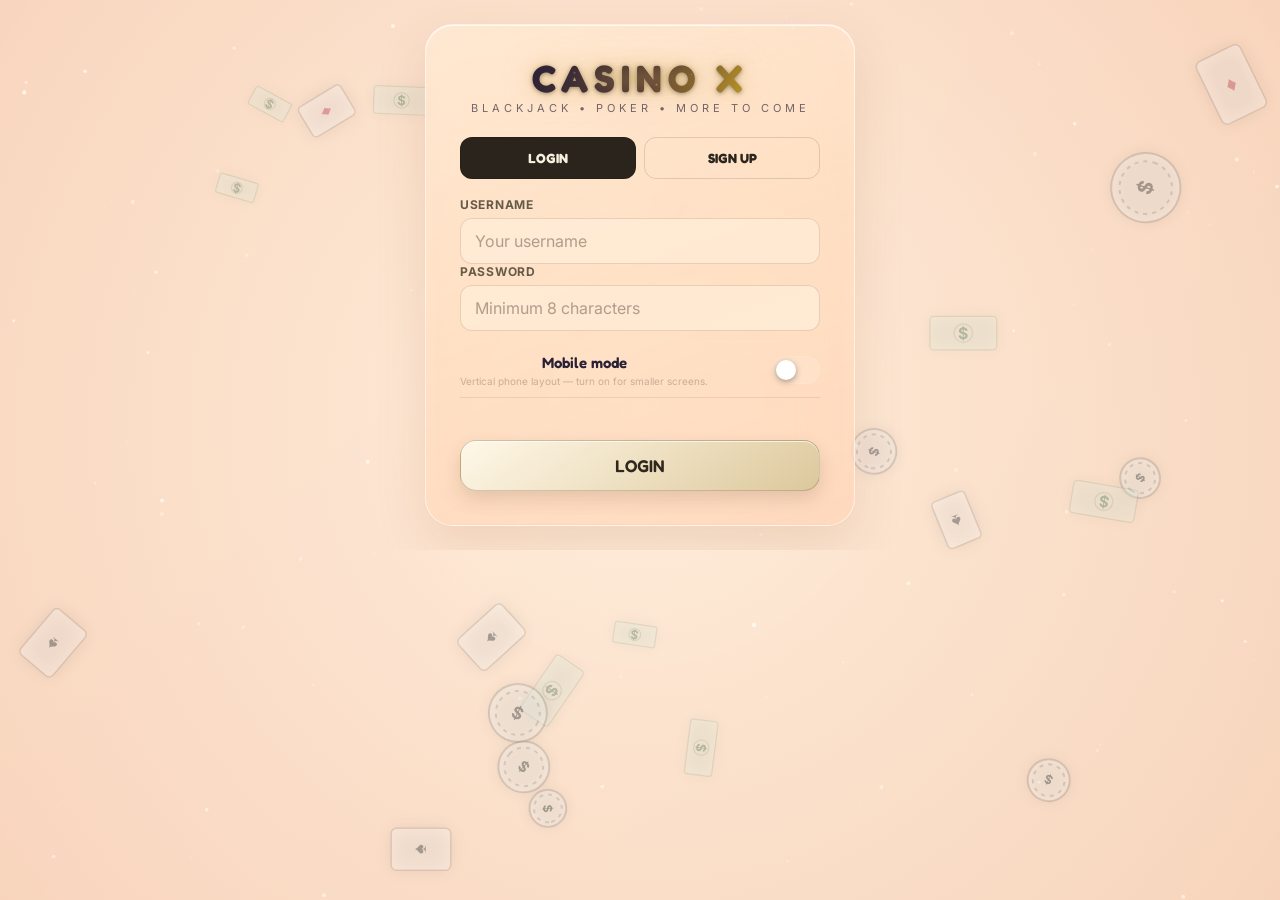
==== commit 784f0eaf: "Add files via upload" ====
--- a/public/index.html
+++ b/public/index.html
@@ -281,8 +281,12 @@
       <div class="poker-felt" id="poker-felt">
         <div class="poker-winners" id="poker-winners"></div>
         <div class="poker-community" id="poker-community"></div>
-        <div class="poker-pot-display" id="poker-pot">POT $0</div>
+        <div class="poker-pot-area" id="poker-pot-area">
+          <div class="poker-chip-pile" id="poker-chip-pile" aria-hidden="true"></div>
+          <div class="poker-pot-display" id="poker-pot">POT $0</div>
+        </div>
         <div class="poker-hole-row hidden" id="poker-hole"></div>
+        <div class="poker-hole-hand hidden" id="poker-hole-hand"></div>
         <!-- Seats live inside the felt so the table itself owns the seating layout. -->
         <div class="poker-seats-row" id="poker-seats"></div>
       </div>
--- a/public/poker.css
+++ b/public/poker.css
@@ -221,22 +221,23 @@
 #screen-poker.active .poker-community {
   position: absolute;
   left: 50%;
-  top: 43%;
+  top: 46%;
   transform: translate(-50%, -50%);
   z-index: 4;
   display: flex;
   align-items: center;
   justify-content: center;
-  gap: 6px;
+  gap: 8px;
   min-height: 0;
   margin: 0;
 }
 
 #screen-poker.active .poker-community .playing-card {
-  width: 44px;
-  height: 62px;
-  border-radius: 6px;
-  font-size: 12px;
+  width: 56px;
+  height: 80px;
+  border-radius: 8px;
+  font-size: 15px;
+  box-shadow: 0 4px 14px rgba(0,0,0,0.45);
 }
 
 #screen-poker.active .poker-comm-placeholder {
@@ -249,68 +250,155 @@
   letter-spacing: .12em;
 }
 
-#screen-poker.active .poker-pot-display {
+/* Pot + chip pile — single centred stack under the board */
+#screen-poker.active .poker-pot-area {
   position: absolute;
   left: 50%;
-  top: 61%;
+  top: 58%;
   transform: translate(-50%, -50%);
+  z-index: 5;
+  display: flex;
+  flex-direction: column;
+  align-items: center;
+  gap: 4px;
+  pointer-events: none;
+  margin: 0;
+}
+
+#screen-poker.active .poker-chip-pile {
+  position: relative;
+  width: 52px;
+  height: 28px;
+  display: flex;
+  align-items: flex-end;
+  justify-content: center;
+  opacity: 0;
+  transition: opacity 0.25s ease;
+}
+#screen-poker.active .poker-chip-pile.has-chips {
+  opacity: 1;
+}
+#screen-poker.active .poker-chip-pile .chip-disc {
+  position: absolute;
+  width: 22px;
+  height: 22px;
+  border-radius: 50%;
+  border: 2px solid rgba(255,255,255,0.35);
+  box-shadow:
+    inset 0 1px 2px rgba(255,255,255,0.35),
+    0 2px 4px rgba(0,0,0,0.45);
+  background: radial-gradient(circle at 35% 30%, #f5e6a3, #c9a227 55%, #8a6b12);
+}
+#screen-poker.active .poker-chip-pile .chip-disc:nth-child(1) { left: 4px; bottom: 0; z-index: 1; }
+#screen-poker.active .poker-chip-pile .chip-disc:nth-child(2) { left: 16px; bottom: 3px; z-index: 2; background: radial-gradient(circle at 35% 30%, #93c5fd, #3b82f6 55%, #1e40af); }
+#screen-poker.active .poker-chip-pile .chip-disc:nth-child(3) { left: 10px; bottom: 8px; z-index: 3; background: radial-gradient(circle at 35% 30%, #fca5a5, #ef4444 55%, #991b1b); }
+#screen-poker.active .poker-chip-pile .chip-disc:nth-child(4) { left: 22px; bottom: 6px; z-index: 4; background: radial-gradient(circle at 35% 30%, #86efac, #22c55e 55%, #166534); }
+#screen-poker.active .poker-chip-pile .chip-disc:nth-child(5) { left: 14px; bottom: 14px; z-index: 5; background: radial-gradient(circle at 35% 30%, #e9d5ff, #a855f7 55%, #6b21a8); }
+#screen-poker.active .poker-chip-pile .chip-disc:nth-child(n+6) { display: none; }
+#screen-poker.active .poker-chip-pile.tier-2 .chip-disc:nth-child(n+4) { display: block; }
+#screen-poker.active .poker-chip-pile.tier-3 .chip-disc:nth-child(n+5) { display: block; }
+#screen-poker.active .poker-chip-pile .chip-disc {
+  animation: pokerChipDrop 0.45s cubic-bezier(0.22, 1, 0.36, 1) both;
+}
+#screen-poker.active .poker-chip-pile .chip-disc:nth-child(1) { animation-delay: 0.02s; }
+#screen-poker.active .poker-chip-pile .chip-disc:nth-child(2) { animation-delay: 0.08s; }
+#screen-poker.active .poker-chip-pile .chip-disc:nth-child(3) { animation-delay: 0.14s; }
+#screen-poker.active .poker-chip-pile .chip-disc:nth-child(4) { animation-delay: 0.2s; }
+#screen-poker.active .poker-chip-pile .chip-disc:nth-child(5) { animation-delay: 0.26s; }
+@keyframes pokerChipDrop {
+  0%   { opacity: 0; transform: translateY(-18px) scale(0.6); }
+  70%  { opacity: 1; transform: translateY(2px) scale(1.05); }
+  100% { opacity: 1; transform: translateY(0) scale(1); }
+}
+
+#screen-poker.active .poker-pot-display {
+  position: relative;
+  left: auto;
+  top: auto;
+  transform: none;
   z-index: 4;
   margin: 0;
   padding: 5px 13px;
   border-radius: 999px;
-  background: rgba(0,0,0,.52);
+  background: rgba(0,0,0,.55);
   color: #f5e6a3;
   font-size: 11px;
   font-weight: 800;
   letter-spacing: .04em;
   white-space: nowrap;
+  box-shadow: 0 2px 8px rgba(0,0,0,0.35);
 }
 
 #screen-poker.active .poker-winners {
   position: absolute;
   left: 50%;
-  top: 74%;
-  transform: translate(-50%, -50%);
-  width: 52%;
-  z-index: 6;
+  top: 12%;
+  transform: translate(-50%, 0);
+  width: min(70%, 280px);
+  z-index: 12;
   margin: 0;
   text-align: center;
   pointer-events: none;
-  font-size: 8px;
+  font-size: 10px;
+  max-height: 20%;
+  overflow: hidden;
 }
 
 #screen-poker.active .poker-winner-chip {
   display: inline-block;
   margin: 2px;
-  padding: 4px 7px;
-  border-radius: 7px;
-  background: rgba(212,175,55,.18);
-  border: 1px solid rgba(212,175,55,.5);
+  padding: 5px 10px;
+  border-radius: 8px;
+  background: rgba(212,175,55,.22);
+  border: 1px solid rgba(212,175,55,.55);
   color: #f5e6a3;
+  animation: pokerWinnerPop 0.55s cubic-bezier(0.22, 1, 0.36, 1) both;
+  box-shadow: 0 2px 10px rgba(0,0,0,0.35);
+}
+@keyframes pokerWinnerPop {
+  0%   { opacity: 0; transform: scale(0.7) translateY(-8px); }
+  100% { opacity: 1; transform: scale(1) translateY(0); }
 }
 
 #screen-poker.active .poker-hole-row {
   position: absolute;
   left: 50%;
-  /* Sit above the bottom (YOU) seat so cards don't cover the avatar/name */
-  top: 62%;
+  /* Below pot stack — no overlap with board or seats */
+  top: 72%;
   bottom: auto;
   transform: translateX(-50%);
   display: flex;
-  gap: 10px;
+  gap: 6px;
   z-index: 14;
   pointer-events: none;
 }
 #screen-poker.active .poker-hole-row.hidden { display: none !important; }
 #screen-poker.active .poker-hole-row .playing-card {
-  width: 62px;
-  height: 88px;
-  border-radius: 8px;
-  font-size: 17px;
-  box-shadow: 0 6px 18px rgba(0,0,0,0.45);
+  width: 50px;
+  height: 70px;
+  border-radius: 7px;
+  font-size: 14px;
+  box-shadow: 0 4px 12px rgba(0,0,0,0.4);
   animation: pokerCardDeal 0.75s cubic-bezier(0.22, 1, 0.36, 1) both;
 }
 #screen-poker.active .poker-hole-row .playing-card:nth-child(2) { animation-delay: 0.18s; }
+
+/* Hand strength under your hole cards (shared base; desktop refines in min-width:701) */
+#screen-poker.active .poker-hole-hand {
+  position: absolute;
+  left: 50%;
+  top: 84%;
+  transform: translateX(-50%);
+  z-index: 14;
+  font-size: 11px;
+  font-weight: 800;
+  color: #fcd34d;
+  text-shadow: 0 1px 4px rgba(0,0,0,0.85);
+  white-space: nowrap;
+  pointer-events: none;
+  letter-spacing: 0.03em;
+}
+#screen-poker.active .poker-hole-hand.hidden { display: none !important; }
 
 @keyframes pokerCardDeal {
   0%   { opacity: 0; transform: translateY(28px) scale(0.82) rotate(-4deg); }
@@ -616,37 +704,39 @@
 
   /* Rebalance the centre stack for the taller phone felt. */
   #screen-poker.active .poker-community {
-    top: 45%;
-    gap: 3px;
+    top: 44%;
+    gap: 7px;
   }
 
   #screen-poker.active .poker-community .playing-card {
-    width: 29px;
-    height: 41px;
-    border-radius: 4px;
-    font-size: 8px;
+    width: 52px;
+    height: 74px;
+    border-radius: 7px;
+    font-size: 14px;
   }
 
   #screen-poker.active .poker-comm-placeholder {
-    padding: 4px 10px;
-    font-size: 7px;
-  }
-
+    padding: 5px 12px;
+    font-size: 9px;
+  }
+
+  #screen-poker.active .poker-pot-area {
+    top: 56%;
+  }
   #screen-poker.active .poker-pot-display {
-    top: 61%;
-    padding: 4px 10px;
-    font-size: 8px;
+    padding: 5px 12px;
+    font-size: 11px;
   }
 
   #screen-poker.active .poker-winners {
-    top: 74%;
-    width: 58%;
-    font-size: 6px;
+    top: 10%;
+    width: 70%;
+    font-size: 9px;
   }
 
   #screen-poker.active .poker-winner-chip {
     margin: 1px;
-    padding: 3px 5px;
+    padding: 4px 8px;
   }
 
   #screen-poker.active .poker-actions {
@@ -809,8 +899,8 @@
 }
 
 html[data-mobile="1"] #screen-poker.active .poker-community .playing-card {
-  width: 29px;
-  height: 41px;
+  width: 52px;
+  height: 74px;
 }
 
 html[data-mobile="1"] #screen-poker.active .poker-actions {
@@ -855,13 +945,77 @@
 
   #screen-poker.active .poker-community .playing-card,
   html[data-mobile="1"] #screen-poker.active .poker-community .playing-card {
-    width: 25px;
-    height: 36px;
+    width: 44px;
+    height: 62px;
   }
 }
 
 @media (min-width: 701px) {
   #screen-poker.active #poker-spectator-panel.hidden { display: none !important; }
+
+  /* ── Desktop table geometry: clear vertical layers, no overlap ──
+     Board → pot/chips → hole cards → YOU seat (bottom)
+  */
+  #screen-poker.active .poker-community {
+    top: 36%;
+    gap: 10px;
+  }
+  #screen-poker.active .poker-community .playing-card {
+    width: 64px;
+    height: 90px;
+    border-radius: 9px;
+    font-size: 17px;
+    box-shadow: 0 5px 16px rgba(0,0,0,0.45);
+  }
+  #screen-poker.active .poker-pot-area {
+    top: 54%;
+    gap: 6px;
+  }
+  #screen-poker.active .poker-chip-pile {
+    width: 56px;
+    height: 30px;
+  }
+  #screen-poker.active .poker-chip-pile .chip-disc {
+    width: 24px;
+    height: 24px;
+  }
+  #screen-poker.active .poker-pot-display {
+    font-size: 13px;
+    padding: 6px 16px;
+  }
+  #screen-poker.active .poker-hole-row {
+    top: 66%;
+    gap: 10px;
+  }
+  #screen-poker.active .poker-hole-row .playing-card {
+    width: 58px;
+    height: 82px;
+    border-radius: 8px;
+    font-size: 16px;
+  }
+  /* Hand strength under hole cards (not on the seat) */
+  #screen-poker.active .poker-hole-hand {
+    top: 78%;
+    font-size: 12px;
+  }
+  /* YOU seat sits at the bottom rim; action badge floats just above the seat */
+  #screen-poker.active .poker-seat-slot.me .poker-action-badge {
+    top: auto;
+    bottom: calc(100% + 4px);
+  }
+  #screen-poker.active .poker-seat-slot.me .poker-seat-hand {
+    display: none; /* shown under hole cards instead */
+  }
+  #screen-poker.active .poker-winners {
+    top: 8%;
+    width: min(50%, 320px);
+    font-size: 11px;
+  }
+  #screen-poker.active .poker-result-banner {
+    top: 18%;
+    font-size: 22px;
+    padding: 12px 28px;
+  }
 }
 
 
@@ -933,36 +1087,39 @@
     position: relative !important;
   }
 
-  /* Community cards: larger and centred — readable like Gambit reference */
+  /* Community cards: larger and truly centred on the felt */
   #screen-poker.active .poker-community {
-    top: 36% !important;
-    gap: 6px !important;
+    top: 42% !important;
+    gap: 8px !important;
   }
 
   #screen-poker.active .poker-community .playing-card {
-    width: 44px !important;
-    height: 62px !important;
-    border-radius: 6px !important;
-    font-size: 13px !important;
+    width: 56px !important;
+    height: 80px !important;
+    border-radius: 8px !important;
+    font-size: 15px !important;
+    box-shadow: 0 4px 14px rgba(0,0,0,0.45) !important;
   }
 
   #screen-poker.active .poker-comm-placeholder {
-    font-size: 10px !important;
+    font-size: 11px !important;
     padding: 6px 16px !important;
     letter-spacing: 0.12em !important;
   }
 
+  #screen-poker.active .poker-pot-area {
+    top: 56% !important;
+  }
   #screen-poker.active .poker-pot-display {
-    top: 55% !important;
-    font-size: 14px !important;
-    padding: 6px 16px !important;
+    font-size: 13px !important;
+    padding: 6px 14px !important;
     font-weight: 800 !important;
   }
 
   #screen-poker.active .poker-winners {
-    top: 68% !important;
-    font-size: 9px !important;
-    width: 70% !important;
+    top: 10% !important;
+    font-size: 10px !important;
+    width: 75% !important;
   }
 
   /* Seat slots around the felt — larger for readability */
@@ -1218,21 +1375,24 @@
 }
 
 html[data-mobile="1"] #screen-poker.active .poker-community {
-  top: 36% !important;
-  gap: 6px !important;
+  top: 42% !important;
+  gap: 8px !important;
 }
 
 html[data-mobile="1"] #screen-poker.active .poker-community .playing-card {
-  width: 44px !important;
-  height: 62px !important;
+  width: 56px !important;
+  height: 80px !important;
+  font-size: 15px !important;
+  border-radius: 8px !important;
+  box-shadow: 0 4px 14px rgba(0,0,0,0.45) !important;
+}
+
+html[data-mobile="1"] #screen-poker.active .poker-pot-area {
+  top: 56% !important;
+}
+html[data-mobile="1"] #screen-poker.active .poker-pot-display {
   font-size: 13px !important;
-  border-radius: 6px !important;
-}
-
-html[data-mobile="1"] #screen-poker.active .poker-pot-display {
-  top: 55% !important;
-  font-size: 14px !important;
-  padding: 6px 16px !important;
+  padding: 6px 14px !important;
   font-weight: 800 !important;
 }
 
@@ -1426,7 +1586,8 @@
 /* Mobile: large hole cards + community deal animation */
 @media (max-width: 700px), (max-aspect-ratio: 3/4) {
   #screen-poker.active .poker-hole-row {
-    bottom: 10% !important;
+    top: 68% !important;
+    bottom: auto !important;
     gap: 10px !important;
   }
   #screen-poker.active .poker-hole-row .playing-card {
@@ -1436,10 +1597,10 @@
     border-radius: 9px !important;
   }
   #screen-poker.active .poker-community .playing-card {
-    width: 48px !important;
-    height: 68px !important;
-    font-size: 14px !important;
-    border-radius: 7px !important;
+    width: 56px !important;
+    height: 80px !important;
+    font-size: 15px !important;
+    border-radius: 8px !important;
     animation: pokerCommDeal 0.7s cubic-bezier(0.22, 1, 0.36, 1) both;
   }
   #screen-poker.active .poker-community .playing-card:nth-child(1) { animation-delay: 0.1s; }
@@ -1458,7 +1619,8 @@
   }
 }
 html[data-mobile="1"] #screen-poker.active .poker-hole-row {
-  bottom: 10% !important;
+  top: 68% !important;
+  bottom: auto !important;
   gap: 10px !important;
 }
 html[data-mobile="1"] #screen-poker.active .poker-hole-row .playing-card {
@@ -1467,9 +1629,9 @@
   font-size: 17px !important;
 }
 html[data-mobile="1"] #screen-poker.active .poker-community .playing-card {
-  width: 48px !important;
-  height: 68px !important;
-  font-size: 14px !important;
+  width: 56px !important;
+  height: 80px !important;
+  font-size: 15px !important;
   animation: pokerCommDeal 0.7s cubic-bezier(0.22, 1, 0.36, 1) both;
 }
 
@@ -1482,13 +1644,13 @@
 #screen-poker.active .poker-community .playing-card.poker-deal-in:nth-child(4) { animation-delay: 0.64s; }
 #screen-poker.active .poker-community .playing-card.poker-deal-in:nth-child(5) { animation-delay: 0.82s; }
 
-/* Larger community on all mobile layouts */
+/* Larger community on all layouts — prominent and centred */
 #screen-poker.active .poker-community .playing-card {
-  width: 46px;
-  height: 66px;
-  font-size: 13px;
-  border-radius: 6px;
-  box-shadow: 0 4px 12px rgba(0,0,0,0.4);
+  width: 56px;
+  height: 80px;
+  font-size: 15px;
+  border-radius: 8px;
+  box-shadow: 0 4px 14px rgba(0,0,0,0.45);
 }
 
 
@@ -1562,7 +1724,7 @@
 
 @media (max-width: 700px), (max-aspect-ratio: 3/4) {
   #screen-poker.active .poker-hole-row {
-    top: 62% !important;
+    top: 68% !important;
     bottom: auto !important;
   }
   #screen-poker.active .poker-hole-row .playing-card {
@@ -1585,7 +1747,7 @@
   }
 }
 html[data-mobile="1"] #screen-poker.active .poker-hole-row {
-  top: 62% !important;
+  top: 68% !important;
   bottom: auto !important;
 }
 html[data-mobile="1"] #screen-poker.active .poker-seat-slot {
@@ -1611,3 +1773,281 @@
     border-radius: 0 !important;
   }
 }
+
+
+/* ============================================================
+   COMPACT MOBILE TABLE — no overlap, readable board & pot
+   ============================================================ */
+@media (max-width: 700px), (max-aspect-ratio: 3/4) {
+  #screen-poker.active .poker-community {
+    top: 38% !important;
+    gap: 6px !important;
+  }
+  #screen-poker.active .poker-community .playing-card {
+    width: 48px !important;
+    height: 68px !important;
+    font-size: 13px !important;
+    border-radius: 7px !important;
+  }
+  #screen-poker.active .poker-pot-area {
+    top: 54% !important;
+  }
+  #screen-poker.active .poker-pot-display {
+    font-size: 12px !important;
+    padding: 5px 12px !important;
+  }
+  #screen-poker.active .poker-chip-pile {
+    width: 44px;
+    height: 24px;
+  }
+  #screen-poker.active .poker-chip-pile .chip-disc {
+    width: 18px;
+    height: 18px;
+  }
+  #screen-poker.active .poker-winners {
+    top: 8% !important;
+    width: 80% !important;
+    font-size: 9px !important;
+  }
+  #screen-poker.active .poker-hole-row {
+    top: 70% !important;
+    bottom: auto !important;
+    gap: 8px !important;
+  }
+  #screen-poker.active .poker-hole-row .playing-card {
+    width: 52px !important;
+    height: 74px !important;
+    font-size: 14px !important;
+    border-radius: 7px !important;
+  }
+  #screen-poker.active .poker-hole-hand {
+    top: 82% !important;
+    font-size: 10px !important;
+  }
+  #screen-poker.active .poker-seat-slot:not(.empty) {
+    width: 72px !important;
+    min-width: 64px !important;
+    max-width: 78px !important;
+    padding: 0 !important;
+    background: transparent !important;
+    border: none !important;
+    box-shadow: none !important;
+  }
+  #screen-poker.active .poker-seat-slot .seat-avatar {
+    width: 28px !important;
+    height: 28px !important;
+    font-size: 11px !important;
+  }
+  #screen-poker.active .poker-seat-slot.me .seat-avatar {
+    width: 32px !important;
+    height: 32px !important;
+  }
+  #screen-poker.active .poker-seat-name {
+    font-size: 8px !important;
+    max-width: 70px !important;
+  }
+  #screen-poker.active .poker-seat-chips {
+    font-size: 9px !important;
+  }
+  #screen-poker.active .poker-seat-bet {
+    font-size: 8px !important;
+  }
+  #screen-poker.active .poker-seat-hand {
+    font-size: 9px !important;
+  }
+  #screen-poker.active .poker-seat-cards .playing-card.small,
+  #screen-poker.active .poker-seat-cards .playing-card.card-back {
+    width: 16px !important;
+    min-width: 16px !important;
+    height: 22px !important;
+  }
+  #screen-poker.active .poker-action-badge {
+    font-size: 8px !important;
+    padding: 2px 6px !important;
+    top: -14px !important;
+  }
+  #screen-poker.active .poker-act {
+    min-height: 44px !important;
+    font-size: 13px !important;
+  }
+}
+
+html[data-mobile="1"] #screen-poker.active .poker-community {
+  top: 38% !important;
+  gap: 6px !important;
+}
+html[data-mobile="1"] #screen-poker.active .poker-community .playing-card {
+  width: 48px !important;
+  height: 68px !important;
+  font-size: 13px !important;
+}
+html[data-mobile="1"] #screen-poker.active .poker-pot-area {
+  top: 54% !important;
+}
+html[data-mobile="1"] #screen-poker.active .poker-pot-display {
+  font-size: 12px !important;
+}
+html[data-mobile="1"] #screen-poker.active .poker-winners {
+  top: 8% !important;
+  width: 80% !important;
+}
+html[data-mobile="1"] #screen-poker.active .poker-hole-row {
+  top: 70% !important;
+  bottom: auto !important;
+  gap: 8px !important;
+}
+html[data-mobile="1"] #screen-poker.active .poker-hole-hand {
+  top: 82% !important;
+  font-size: 10px !important;
+}
+html[data-mobile="1"] #screen-poker.active .poker-hole-row .playing-card {
+  width: 52px !important;
+  height: 74px !important;
+  font-size: 13px !important;
+}
+html[data-mobile="1"] #screen-poker.active .poker-seat-slot:not(.empty) {
+  width: 72px !important;
+  min-width: 64px !important;
+  max-width: 78px !important;
+  background: transparent !important;
+  border: none !important;
+  box-shadow: none !important;
+}
+html[data-mobile="1"] #screen-poker.active .poker-seat-slot .seat-avatar {
+  width: 28px !important;
+  height: 28px !important;
+  font-size: 11px !important;
+}
+html[data-mobile="1"] #screen-poker.active .poker-seat-slot.me .seat-avatar {
+  width: 32px !important;
+  height: 32px !important;
+}
+html[data-mobile="1"] #screen-poker.active .poker-seat-name {
+  font-size: 8px !important;
+  max-width: 70px !important;
+}
+html[data-mobile="1"] #screen-poker.active .poker-seat-hand {
+  font-size: 9px !important;
+}
+
+
+/* Opponent card backs — clearly visible above avatar */
+#screen-poker.active .poker-seat-cards {
+  display: flex !important;
+  align-items: center !important;
+  justify-content: center !important;
+  gap: 3px !important;
+  min-height: 24px !important;
+  margin: 0 0 3px !important;
+}
+#screen-poker.active .poker-seat-cards:empty {
+  display: none !important;
+  min-height: 0 !important;
+  margin: 0 !important;
+}
+#screen-poker.active .poker-seat-cards .playing-card.small,
+#screen-poker.active .poker-seat-cards .playing-card.card-back {
+  width: 22px !important;
+  min-width: 22px !important;
+  height: 30px !important;
+  border-radius: 3px !important;
+  border: 1px solid rgba(255,255,255,0.25) !important;
+  background: linear-gradient(145deg, #1e3a5f 0%, #0f1c2e 100%) !important;
+  box-shadow: 0 2px 6px rgba(0,0,0,0.45) !important;
+  flex-shrink: 0 !important;
+}
+
+/* Your hole cards — closer to YOU, not mid-table */
+@media (max-width: 700px), (max-aspect-ratio: 3/4) {
+  #screen-poker.active .poker-hole-row {
+    top: 68% !important;
+    bottom: auto !important;
+  }
+  #screen-poker.active .poker-seat-cards .playing-card.small,
+  #screen-poker.active .poker-seat-cards .playing-card.card-back {
+    width: 20px !important;
+    min-width: 20px !important;
+    height: 28px !important;
+  }
+}
+html[data-mobile="1"] #screen-poker.active .poker-hole-row {
+  top: 70% !important;
+  bottom: auto !important;
+}
+html[data-mobile="1"] #screen-poker.active .poker-seat-cards .playing-card.small,
+html[data-mobile="1"] #screen-poker.active .poker-seat-cards .playing-card.card-back {
+  width: 20px !important;
+  min-width: 20px !important;
+  height: 28px !important;
+  background: linear-gradient(145deg, #1e3a5f 0%, #0f1c2e 100%) !important;
+}
+
+/* ============================================================
+   POKER WIN / LOSS ANIMATIONS
+   ============================================================ */
+#screen-poker.active .poker-felt.poker-win-pulse {
+  animation: pokerWinPulse 1.1s cubic-bezier(0.22, 1, 0.36, 1) both;
+}
+@keyframes pokerWinPulse {
+  0%   { filter: brightness(1); box-shadow: inset 0 0 0 rgba(251,191,36,0); }
+  25%  { filter: brightness(1.25); box-shadow: inset 0 0 60px rgba(251,191,36,0.35); }
+  55%  { filter: brightness(1.1); box-shadow: inset 0 0 40px rgba(251,191,36,0.2); }
+  100% { filter: brightness(1); box-shadow: inset 0 0 0 rgba(251,191,36,0); }
+}
+
+#screen-poker.active .poker-felt.poker-loss-shake {
+  animation: pokerLossShake 0.65s ease both;
+}
+@keyframes pokerLossShake {
+  0%, 100% { transform: translateX(0); filter: brightness(1); }
+  15% { transform: translateX(-8px); filter: brightness(0.85); }
+  30% { transform: translateX(7px); }
+  45% { transform: translateX(-5px); filter: brightness(0.9); }
+  60% { transform: translateX(4px); }
+  75% { transform: translateX(-2px); }
+}
+
+#screen-poker.active .poker-result-banner {
+  position: absolute;
+  left: 50%;
+  top: 22%;
+  transform: translate(-50%, -50%);
+  z-index: 20;
+  padding: 10px 22px;
+  border-radius: 12px;
+  font-size: 18px;
+  font-weight: 900;
+  letter-spacing: 0.06em;
+  text-align: center;
+  pointer-events: none;
+  white-space: nowrap;
+  animation: pokerResultBanner 2.2s cubic-bezier(0.22, 1, 0.36, 1) both;
+}
+#screen-poker.active .poker-result-banner.win {
+  background: linear-gradient(135deg, rgba(34,197,94,0.92), rgba(22,163,74,0.95));
+  color: #fff;
+  box-shadow: 0 0 28px rgba(34,197,94,0.55), 0 4px 16px rgba(0,0,0,0.4);
+  text-shadow: 0 1px 3px rgba(0,0,0,0.4);
+}
+#screen-poker.active .poker-result-banner.lose {
+  background: linear-gradient(135deg, rgba(239,68,68,0.92), rgba(185,28,28,0.95));
+  color: #fff;
+  box-shadow: 0 0 28px rgba(239,68,68,0.45), 0 4px 16px rgba(0,0,0,0.4);
+  text-shadow: 0 1px 3px rgba(0,0,0,0.4);
+}
+@keyframes pokerResultBanner {
+  0%   { opacity: 0; transform: translate(-50%, -50%) scale(0.6) translateY(12px); }
+  18%  { opacity: 1; transform: translate(-50%, -50%) scale(1.08) translateY(0); }
+  75%  { opacity: 1; transform: translate(-50%, -50%) scale(1); }
+  100% { opacity: 0; transform: translate(-50%, -50%) scale(0.95) translateY(-8px); }
+}
+
+/* Chip pile grows slightly on win */
+#screen-poker.active .poker-chip-pile.win-burst .chip-disc {
+  animation: pokerChipWin 0.7s cubic-bezier(0.22, 1, 0.36, 1) both;
+}
+@keyframes pokerChipWin {
+  0%   { transform: scale(1); }
+  40%  { transform: scale(1.25) translateY(-6px); }
+  100% { transform: scale(1) translateY(0); }
+}
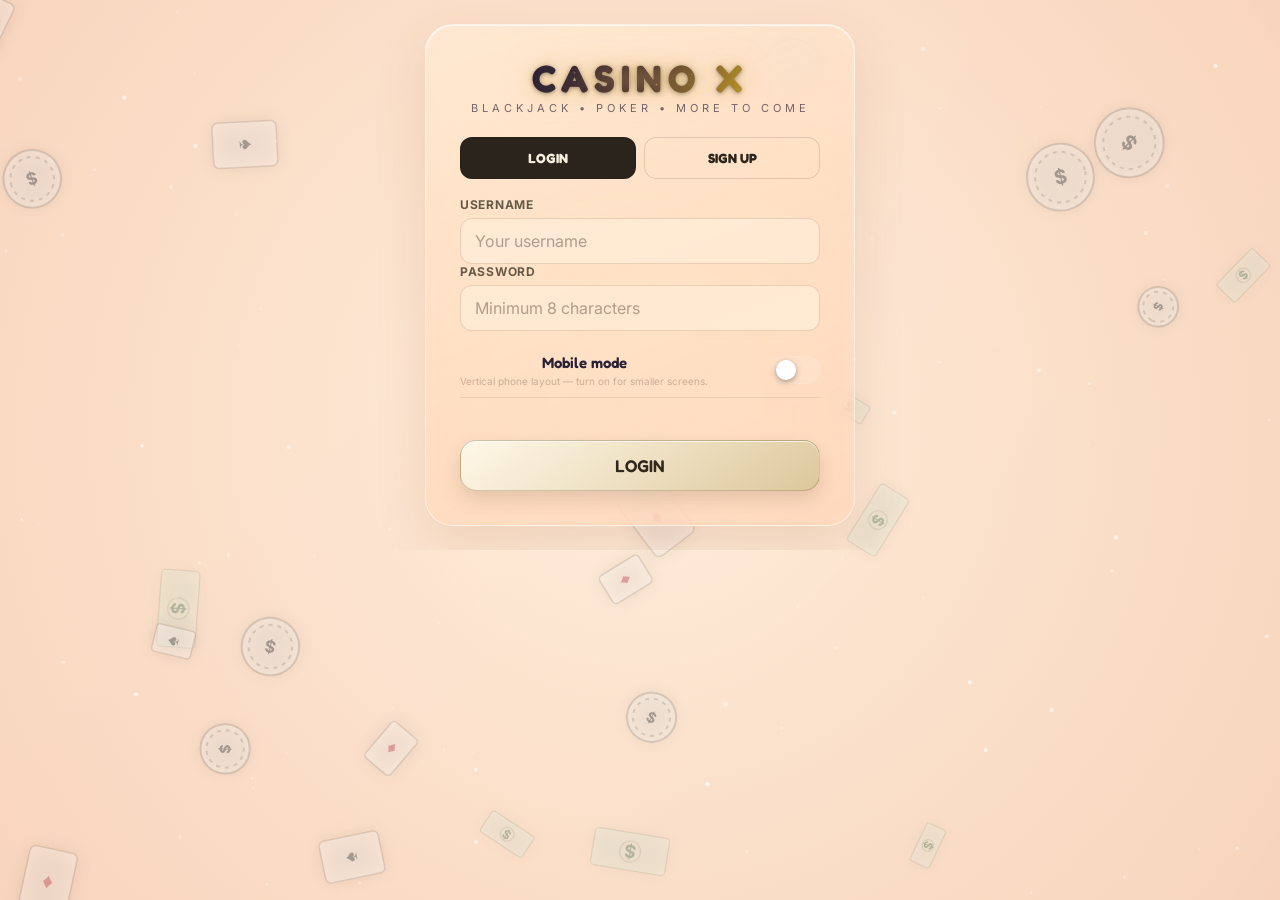
==== commit e2e3ea01: "Add files via upload" ====
--- a/public/index.html
+++ b/public/index.html
@@ -237,16 +237,7 @@
           <option value="6" selected>6 Players</option>
         </select>
       </div>
-      <div class="field compact-field" style="margin-top:8px">
-        <label>BUY-IN</label>
-        <select id="poker-buyin" class="table-size-select">
-          <option value="500">$500</option>
-          <option value="1000" selected>$1,000</option>
-          <option value="2500">$2,500</option>
-          <option value="5000">$5,000</option>
-          <option value="10000">$10,000</option>
-        </select>
-      </div>
+      <p class="muted-note" style="margin-top:8px;font-size:12px;opacity:0.75">Your full chip balance is used at the table — no separate buy-in.</p>
       <div class="lobby-actions">
         <button class="btn auth-submit menu-primary" id="btn-poker-create">CREATE PUBLIC TABLE</button>
         <button class="btn secondary auth-submit" id="btn-poker-join">JOIN PRIVATE TABLE</button><button class="btn secondary auth-submit" id="btn-poker-spectate">SPECTATE</button>
@@ -304,14 +295,10 @@
         <button class="btn secondary" id="poker-bet-cancel">CANCEL</button>
       </div>
       <div class="poker-table-msg" id="poker-table-msg"></div>
-      <div class="poker-buyin-bar hidden" id="poker-buyin-bar">
-        <label>BUY-IN</label>
-        <input type="number" id="poker-buyin-amt" min="50" step="50" placeholder="Amount" value="1000" />
-        <button class="btn menu-primary" id="btn-poker-buyin-go">SIT WITH BUY-IN</button>
-      </div>
+      <div class="poker-buyin-bar hidden" id="poker-buyin-bar"></div>
       <div class="poker-table-footer">
         <button class="btn menu-primary" id="btn-poker-start-hand">START HAND</button>
-        <button class="btn secondary" id="btn-poker-cashout">CASH OUT</button>
+        <button class="btn secondary" id="btn-poker-cashout">SIT OUT</button>
         <button class="btn secondary" id="btn-poker-leave">LEAVE TABLE</button>
       </div>
     </div>
--- a/public/style.css
+++ b/public/style.css
@@ -7640,6 +7640,9 @@
   }
   #screen-table.active #betting-dock .btn {
     min-height: 42px !important;
+  }
+} /* end mobile media query v2 */
+
 /* Mirror for data-mobile="1" (forced mobile mode on desktop) */
 html[data-mobile="1"] #screen-table.active {
   display: flex !important;
@@ -7979,3 +7982,404 @@
 .host-add-bot-row .btn {
   width: 100%;
 }
+
+/* ===== Blackjack mobile: dealer stays top, seats stay bottom — no overlap ===== */
+@media (max-width: 700px), (max-aspect-ratio: 3/4) {
+  #screen-table .felt-table {
+    display: flex !important;
+    flex-direction: column !important;
+    justify-content: flex-start !important;
+    padding: 10px 8px 16px !important;
+    min-height: 300px !important;
+  }
+  #screen-table .dealer-area {
+    position: relative !important;
+    z-index: 8 !important;
+    margin-top: 6px !important;
+    margin-bottom: 8px !important;
+    flex: 0 0 auto !important;
+  }
+  #screen-table .dealer-area .hand,
+  #screen-table #dealer-hand {
+    min-height: 70px !important;
+    z-index: 8 !important;
+  }
+  #screen-table .dealer-area .card {
+    width: 48px !important;
+    height: 68px !important;
+    margin: 0 -10px !important;
+  }
+  #screen-table .seats-ring,
+  #screen-table #seats-row {
+    position: absolute !important;
+    inset: 0 !important;
+    z-index: 5 !important;
+    pointer-events: none !important;
+  }
+  #screen-table .seat-slot {
+    pointer-events: auto !important;
+    transform: translate(-50%, -20%) !important;
+    z-index: 6 !important;
+  }
+  #screen-table .seat-slot.empty {
+    opacity: 0.55;
+  }
+  #screen-table .seat-slot .seat-hand .card {
+    width: 42px !important;
+    height: 60px !important;
+    margin: 0 -8px !important;
+  }
+  #screen-table .seat-slot.me .seat-hand .card {
+    width: 48px !important;
+    height: 68px !important;
+  }
+}
+html[data-mobile="1"] #screen-table .dealer-area {
+  position: relative !important;
+  z-index: 8 !important;
+  margin-top: 4px !important;
+}
+html[data-mobile="1"] #screen-table .seats-ring,
+html[data-mobile="1"] #screen-table #seats-row {
+  z-index: 5 !important;
+}
+html[data-mobile="1"] #screen-table .seat-slot {
+  transform: translate(-50%, -15%) !important;
+  max-width: 88px !important;
+}
+html[data-mobile="1"] #screen-table .seat-slot .seat-hand .card {
+  width: 40px !important;
+  height: 56px !important;
+  margin: 0 -8px !important;
+}
+html[data-mobile="1"] #screen-table .seat-slot.me .seat-hand .card {
+  width: 46px !important;
+  height: 64px !important;
+}
+/* Settings inventory header acts as store shortcut */
+.settings-inv-head {
+  cursor: pointer;
+  border-radius: 10px;
+  padding: 8px 10px;
+  margin: 4px 0 8px;
+  background: rgba(255,255,255,0.04);
+  border: 1px solid rgba(255,255,255,0.08);
+  transition: background 0.15s ease;
+}
+.settings-inv-head:hover {
+  background: rgba(255,255,255,0.08);
+}
+.settings-inv-head::after {
+  content: " → Store inventory";
+  display: block;
+  font-size: 11px;
+  opacity: 0.55;
+  margin-top: 2px;
+}
+
+/* ==========================================================================
+   BLACKJACK — MOBILE MODE ONLY (data-mobile + phone breakpoint)
+   Centered felt, readable cards, seats inside table, + invites, chat/spec OK
+   Does NOT change desktop PC layout.
+   ========================================================================== */
+
+@media (max-width: 700px), (max-aspect-ratio: 3/4) {
+  #screen-table.active {
+    display: flex !important;
+    flex-direction: column !important;
+    height: 100dvh !important;
+    max-height: 100dvh !important;
+    overflow: hidden !important;
+    width: 100% !important;
+    max-width: 100vw !important;
+    margin: 0 auto !important;
+  }
+  #screen-table.active .top-bar {
+    flex: 0 0 auto !important;
+    z-index: 30 !important;
+  }
+  /* Spectator strip: compact, under top bar, full width */
+  #screen-table.active .spectator-panel {
+    position: relative !important;
+    left: auto !important;
+    right: auto !important;
+    top: auto !important;
+    flex: 0 0 auto !important;
+    width: calc(100% - 16px) !important;
+    max-width: 100% !important;
+    margin: 4px 8px !important;
+    max-height: 40px !important;
+    z-index: 25 !important;
+  }
+  /* Table fills middle of screen */
+  #screen-table.active .table-wrap,
+  #screen-table.active #table-wrap {
+    flex: 1 1 auto !important;
+    min-height: 0 !important;
+    width: 100% !important;
+    max-width: 100% !important;
+    margin: 0 auto !important;
+    padding: 4px 8px !important;
+    display: flex !important;
+    align-items: center !important;
+    justify-content: center !important;
+    overflow: hidden !important;
+    position: relative !important;
+  }
+  #screen-table.active .felt-table {
+    position: relative !important;
+    width: min(100%, 420px) !important;
+    max-width: 100% !important;
+    height: min(56dvh, 420px) !important;
+    min-height: 300px !important;
+    max-height: 58dvh !important;
+    margin: 0 auto !important;
+    border-radius: 48% / 38% !important;
+    padding: 10px 8px 12px !important;
+    overflow: visible !important;
+    box-sizing: border-box !important;
+  }
+  /* Dealer — top center of felt, never covered */
+  #screen-table.active .dealer-area {
+    position: relative !important;
+    z-index: 8 !important;
+    margin: 4px auto 0 !important;
+    flex: 0 0 auto !important;
+  }
+  #screen-table.active .dealer-area .seat-label {
+    font-size: 12px !important;
+  }
+  #screen-table.active .dealer-area .hand-value {
+    font-size: 16px !important;
+  }
+  #screen-table.active .dealer-area .hand,
+  #screen-table.active #dealer-hand {
+    min-height: 72px !important;
+  }
+  #screen-table.active .dealer-area .card,
+  #screen-table.active #dealer-hand .card {
+    width: 52px !important;
+    height: 74px !important;
+    margin: 0 -12px !important;
+  }
+  #screen-table.active .table-rules {
+    font-size: 9px !important;
+    padding: 3px 8px !important;
+  }
+  #screen-table.active .shoe {
+    transform: scale(0.75);
+    transform-origin: top right;
+    z-index: 4 !important;
+  }
+  /* Seats ring — absolute over felt, bottom half only via JS % */
+  #screen-table.active .seats-ring,
+  #screen-table.active #seats-row {
+    position: absolute !important;
+    inset: 0 !important;
+    pointer-events: none !important;
+    overflow: visible !important;
+    z-index: 6 !important;
+  }
+  #screen-table.active .seat-slot {
+    position: absolute !important;
+    transform: translate(-50%, -35%) !important;
+    min-width: 64px !important;
+    max-width: 96px !important;
+    pointer-events: auto !important;
+    z-index: 7 !important;
+    gap: 2px !important;
+  }
+  #screen-table.active .seat-slot.empty {
+    opacity: 0.85 !important;
+    display: flex !important;
+  }
+  #screen-table.active .seat-plus {
+    width: 36px !important;
+    height: 36px !important;
+    font-size: 18px !important;
+    display: grid !important;
+    place-items: center !important;
+    visibility: visible !important;
+    opacity: 1 !important;
+  }
+  #screen-table.active .seat-open-label {
+    font-size: 8px !important;
+    letter-spacing: 0.1em !important;
+    display: block !important;
+  }
+  /* Player cards — readable, stacked, inside seat */
+  #screen-table.active .seat-slot .seat-hand {
+    display: flex !important;
+    justify-content: center !important;
+    margin: 0 0 2px !important;
+  }
+  #screen-table.active .seat-slot .seat-hand .card {
+    width: 44px !important;
+    height: 62px !important;
+    margin: 0 -10px !important;
+  }
+  #screen-table.active .seat-slot.me .seat-hand .card {
+    width: 50px !important;
+    height: 70px !important;
+    margin: 0 -11px !important;
+  }
+  #screen-table.active .seat-slot .seat-hand .card-face {
+    font-size: 12px !important;
+  }
+  #screen-table.active .seat-slot .seat-hand .card-face .pip-big {
+    font-size: 20px !important;
+  }
+  #screen-table.active .seat-slot .seat-avatar {
+    width: 30px !important;
+    height: 30px !important;
+    font-size: 12px !important;
+  }
+  #screen-table.active .seat-slot .seat-name {
+    font-size: 10px !important;
+    max-width: 80px !important;
+  }
+  #screen-table.active .seat-slot .seat-money,
+  #screen-table.active .seat-slot .seat-bet,
+  #screen-table.active .seat-slot .seat-value {
+    font-size: 10px !important;
+  }
+  /* Action / bet docks under table */
+  #screen-table.active #betting-dock:not(.hidden),
+  #screen-table.active #action-dock:not(.hidden),
+  #screen-table.active #waiting-dock:not(.hidden) {
+    flex: 0 0 auto !important;
+    width: 100% !important;
+    z-index: 40 !important;
+    padding: 10px 12px max(14px, env(safe-area-inset-bottom)) !important;
+  }
+  #screen-table.active #action-dock .btn {
+    min-height: 48px !important;
+    font-size: 14px !important;
+  }
+  /* Chat float — bottom-right, clear of controls */
+  #screen-table.active .chat-float {
+    position: fixed !important;
+    right: 12px !important;
+    bottom: max(72px, calc(env(safe-area-inset-bottom) + 64px)) !important;
+    left: auto !important;
+    top: auto !important;
+    z-index: 60 !important;
+  }
+  #screen-table.active .chat-panel {
+    position: fixed !important;
+    right: 8px !important;
+    left: 8px !important;
+    bottom: max(8px, env(safe-area-inset-bottom)) !important;
+    width: auto !important;
+    max-width: none !important;
+    height: min(50dvh, 360px) !important;
+    z-index: 80 !important;
+  }
+}
+
+/* Same rules when Mobile Mode toggle is on (desktop browser simulating phone) */
+html[data-mobile="1"] #screen-table.active {
+  display: flex !important;
+  flex-direction: column !important;
+  height: 100dvh !important;
+  max-height: 100dvh !important;
+  overflow: hidden !important;
+  width: 100% !important;
+  max-width: 430px !important;
+  margin: 0 auto !important;
+}
+html[data-mobile="1"] #screen-table.active .spectator-panel {
+  position: relative !important;
+  left: auto !important;
+  right: auto !important;
+  top: auto !important;
+  flex: 0 0 auto !important;
+  width: calc(100% - 16px) !important;
+  margin: 4px 8px !important;
+  max-height: 40px !important;
+  z-index: 25 !important;
+}
+html[data-mobile="1"] #screen-table.active .table-wrap,
+html[data-mobile="1"] #screen-table.active #table-wrap {
+  flex: 1 1 auto !important;
+  min-height: 0 !important;
+  width: 100% !important;
+  padding: 4px 8px !important;
+  display: flex !important;
+  align-items: center !important;
+  justify-content: center !important;
+  overflow: hidden !important;
+}
+html[data-mobile="1"] #screen-table.active .felt-table {
+  position: relative !important;
+  width: min(100%, 400px) !important;
+  height: min(56dvh, 400px) !important;
+  min-height: 300px !important;
+  max-height: 58dvh !important;
+  margin: 0 auto !important;
+  border-radius: 48% / 38% !important;
+  padding: 10px 8px 12px !important;
+  overflow: visible !important;
+}
+html[data-mobile="1"] #screen-table.active .dealer-area {
+  z-index: 8 !important;
+  margin: 4px auto 0 !important;
+}
+html[data-mobile="1"] #screen-table.active .dealer-area .card,
+html[data-mobile="1"] #screen-table.active #dealer-hand .card {
+  width: 52px !important;
+  height: 74px !important;
+  margin: 0 -12px !important;
+}
+html[data-mobile="1"] #screen-table.active .seats-ring,
+html[data-mobile="1"] #screen-table.active #seats-row {
+  position: absolute !important;
+  inset: 0 !important;
+  pointer-events: none !important;
+  z-index: 6 !important;
+}
+html[data-mobile="1"] #screen-table.active .seat-slot {
+  position: absolute !important;
+  transform: translate(-50%, -35%) !important;
+  min-width: 64px !important;
+  max-width: 96px !important;
+  pointer-events: auto !important;
+  z-index: 7 !important;
+}
+html[data-mobile="1"] #screen-table.active .seat-slot.empty {
+  display: flex !important;
+  opacity: 0.85 !important;
+}
+html[data-mobile="1"] #screen-table.active .seat-plus {
+  width: 36px !important;
+  height: 36px !important;
+  font-size: 18px !important;
+  display: grid !important;
+  place-items: center !important;
+  visibility: visible !important;
+}
+html[data-mobile="1"] #screen-table.active .seat-slot .seat-hand .card {
+  width: 44px !important;
+  height: 62px !important;
+  margin: 0 -10px !important;
+}
+html[data-mobile="1"] #screen-table.active .seat-slot.me .seat-hand .card {
+  width: 50px !important;
+  height: 70px !important;
+}
+html[data-mobile="1"] #screen-table.active .chat-float {
+  position: fixed !important;
+  right: 12px !important;
+  bottom: max(72px, calc(env(safe-area-inset-bottom) + 64px)) !important;
+  left: auto !important;
+  z-index: 60 !important;
+}
+html[data-mobile="1"] #screen-table.active .chat-panel {
+  position: fixed !important;
+  left: 8px !important;
+  right: 8px !important;
+  bottom: max(8px, env(safe-area-inset-bottom)) !important;
+  width: auto !important;
+  height: min(50dvh, 360px) !important;
+  z-index: 80 !important;
+}
--- a/public/poker.css
+++ b/public/poker.css
@@ -1695,14 +1695,25 @@
   box-shadow: 0 0 0 2px rgba(212,175,55,0.4), 0 2px 10px rgba(0,0,0,0.4);
 }
 
-/* Opponent card backs — visible two-card stack */
+/* Opponent card backs — always visible two-card stack */
+#screen-poker.active .poker-seat-cards {
+  display: flex !important;
+  gap: 3px !important;
+  min-height: 28px;
+  margin-bottom: 3px;
+}
 #screen-poker.active .poker-seat-cards .playing-card.small,
 #screen-poker.active .poker-seat-cards .playing-card.card-back {
-  width: 22px !important;
-  min-width: 22px !important;
-  height: 32px !important;
-  border-radius: 3px !important;
-  border: 1px solid rgba(255,255,255,0.2);
+  width: 26px !important;
+  min-width: 26px !important;
+  height: 36px !important;
+  border-radius: 4px !important;
+  border: 1px solid rgba(255,255,255,0.25) !important;
+  background: linear-gradient(145deg, #1e3a5f 0%, #0f1c2e 100%) !important;
+  background-image: repeating-linear-gradient(45deg, transparent, transparent 3px, rgba(255,255,255,0.06) 3px, rgba(255,255,255,0.06) 6px) !important;
+  box-shadow: 0 2px 6px rgba(0,0,0,0.45) !important;
+  opacity: 1 !important;
+  visibility: visible !important;
 }
 
 #screen-poker.active .poker-seat-name {
@@ -1857,9 +1868,12 @@
   }
   #screen-poker.active .poker-seat-cards .playing-card.small,
   #screen-poker.active .poker-seat-cards .playing-card.card-back {
-    width: 16px !important;
-    min-width: 16px !important;
-    height: 22px !important;
+    width: 22px !important;
+    min-width: 22px !important;
+    height: 30px !important;
+    opacity: 1 !important;
+    visibility: visible !important;
+    background: linear-gradient(145deg, #1e3a5f 0%, #0f1c2e 100%) !important;
   }
   #screen-poker.active .poker-action-badge {
     font-size: 8px !important;
@@ -2051,3 +2065,53 @@
   40%  { transform: scale(1.25) translateY(-6px); }
   100% { transform: scale(1) translateY(0); }
 }
+
+/* Mobile: keep profile/top-bar above seats; seats stay on felt only */
+@media (max-width: 700px), (max-aspect-ratio: 3/4) {
+  #screen-poker.active .top-bar {
+    position: relative !important;
+    z-index: 50 !important;
+  }
+  #screen-poker.active .poker-seat-slot {
+    z-index: 11 !important;
+    max-width: 72px !important;
+  }
+  #screen-poker.active #poker-spectator-panel {
+    z-index: 40 !important;
+    position: relative !important;
+  }
+  #screen-poker.active .poker-seat-cards .playing-card.card-back,
+  #screen-poker.active .poker-seat-cards .playing-card.small {
+    width: 24px !important;
+    min-width: 24px !important;
+    height: 34px !important;
+    opacity: 1 !important;
+    visibility: visible !important;
+    display: block !important;
+    background: linear-gradient(145deg, #1e3a5f 0%, #0f1c2e 100%) !important;
+    border: 1px solid rgba(255,255,255,0.3) !important;
+  }
+}
+html[data-mobile="1"] #screen-poker.active .top-bar {
+  position: relative !important;
+  z-index: 50 !important;
+}
+html[data-mobile="1"] #screen-poker.active .poker-seat-slot {
+  z-index: 11 !important;
+  max-width: 72px !important;
+}
+html[data-mobile="1"] #screen-poker.active #poker-spectator-panel {
+  z-index: 40 !important;
+  position: relative !important;
+}
+html[data-mobile="1"] #screen-poker.active .poker-seat-cards .playing-card.card-back,
+html[data-mobile="1"] #screen-poker.active .poker-seat-cards .playing-card.small {
+  width: 24px !important;
+  min-width: 24px !important;
+  height: 34px !important;
+  opacity: 1 !important;
+  visibility: visible !important;
+  display: block !important;
+  background: linear-gradient(145deg, #1e3a5f 0%, #0f1c2e 100%) !important;
+  border: 1px solid rgba(255,255,255,0.3) !important;
+}
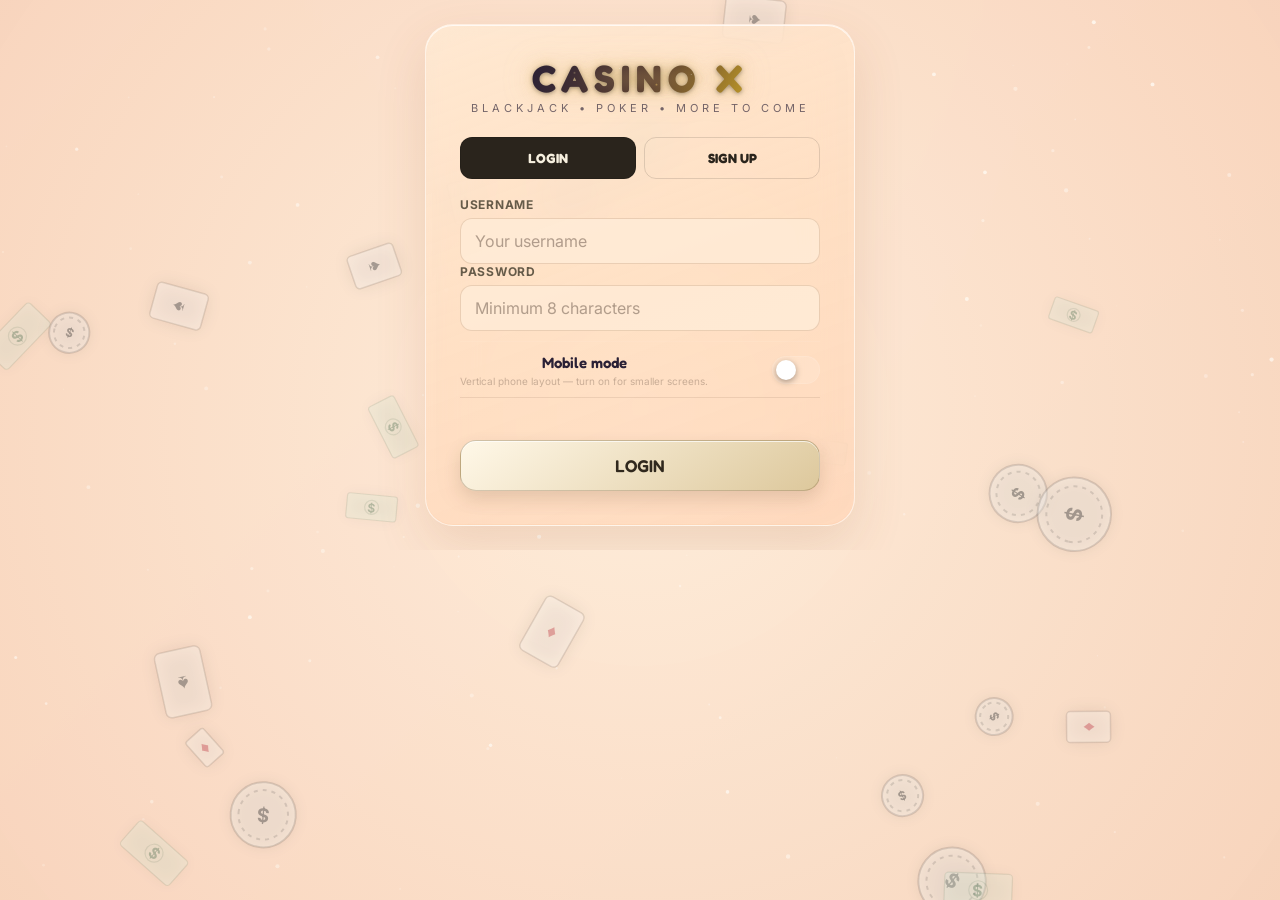
==== commit 25879673: "Add files via upload" ====
--- a/public/index.html
+++ b/public/index.html
@@ -3,7 +3,32 @@
 <head>
 <meta charset="UTF-8" />
 <meta name="viewport" content="width=device-width, initial-scale=1, maximum-scale=1, user-scalable=no, viewport-fit=cover" />
-<title>Casino X</title>
+<title>Casino X — Free Multiplayer Blackjack & Poker</title>
+<meta name="description" content="Casino X is a free multiplayer online casino game. Play Blackjack and Poker with friends — no real money, no downloads, just fun." />
+<link rel="icon" type="image/svg+xml" href="favicon.svg" />
+
+<!-- Google Search Console Verification -->
+<meta name="google-site-verification" content="JapUYZPjwsDneY521H2QCBb39EGTPF9cxUy9HMbVFbI" />
+
+<!-- Open Graph: social sharing previews (WhatsApp, Discord, Twitter etc) -->
+<meta property="og:type" content="website" />
+<meta property="og:url" content="https://blackjack-multiplayer-u38p.onrender.com/" />
+<meta property="og:title" content="Casino X — Free Multiplayer Blackjack & Poker" />
+<meta property="og:description" content="Play free multiplayer Blackjack and Poker online with friends. No real money, no downloads — just jump in and play." />
+<meta property="og:image" content="https://blackjack-multiplayer-u38p.onrender.com/og-image.svg" />
+<meta name="twitter:card" content="summary_large_image" />
+<meta name="twitter:title" content="Casino X — Free Multiplayer Blackjack & Poker" />
+<meta name="twitter:description" content="Play free multiplayer Blackjack and Poker online with friends. No real money, no downloads — just jump in and play." />
+<meta name="twitter:image" content="https://blackjack-multiplayer-u38p.onrender.com/og-image.svg" />
+
+<!-- Google tag (gtag.js) -->
+<script async src="https://www.googletagmanager.com/gtag/js?id=G-WKNHNXPC42"></script>
+<script>
+  window.dataLayer = window.dataLayer || [];
+  function gtag(){dataLayer.push(arguments);}
+  gtag('js', new Date());
+  gtag('config', 'G-WKNHNXPC42');
+</script>
 <link rel="preconnect" href="https://fonts.googleapis.com">
 <link rel="preconnect" href="https://fonts.gstatic.com" crossorigin>
 <link href="https://fonts.googleapis.com/css2?family=Fredoka:wght@500;600;700&family=Inter:wght@400;600;700&display=swap" rel="stylesheet">
@@ -12,6 +37,9 @@
 <script async src="https://pagead2.googlesyndication.com/pagead/js/adsbygoogle.js?client=ca-pub-4526604443102763" crossorigin="anonymous"></script>
 </head>
 <body>
+<!-- Google Tag Manager (noscript): replace GTM-XXXXXXX with your real ID -->
+<!-- <noscript><iframe src="https://www.googletagmanager.com/ns.html?id=GTM-XXXXXXX" height="0" width="0" style="display:none;visibility:hidden"></iframe></noscript> -->
+
 <canvas id="bg-canvas" aria-hidden="true"></canvas>
 
 <!-- ================================================================
@@ -150,7 +178,59 @@
         </div>
         <div class="auth-error" id="join-error"></div>
         <button class="btn auth-submit" id="btn-auth">LOGIN</button>
-      </div>
+        <p class="tos-notice hidden" id="tos-notice">
+          By clicking Sign Up, you agree to our
+          <a href="#" id="tos-link" class="tos-link">Terms of Service</a>
+          and confirm you are 18 years of age or older.
+        </p>
+      </div>
+
+  <!-- ==================== TERMS OF SERVICE MODAL ==================== -->
+  <div id="tos-modal" class="tos-overlay hidden" aria-hidden="true" role="dialog" aria-modal="true" aria-labelledby="tos-title">
+    <div class="tos-modal-box">
+      <div class="tos-modal-header">
+        <span class="tos-modal-logo">♠</span>
+        <h2 class="tos-modal-title" id="tos-title">Terms of Service</h2>
+        <button class="tos-close-btn" id="tos-close" aria-label="Close">✕</button>
+      </div>
+      <div class="tos-modal-body">
+
+        <div class="tos-section">
+          <h3>⚠️ Disclaimer — No Real Money</h3>
+          <p>Casino X is a <strong>free-to-play entertainment game only</strong>. No real money is ever wagered, won, or lost on this platform. All in-game chips and virtual currency are purely fictional and have <strong>absolutely no real-world monetary value</strong>. They cannot be exchanged, withdrawn, or redeemed for cash, prizes, or any goods or services. Casino X is not a gambling platform and does not offer real-money gaming of any kind.</p>
+        </div>
+
+        <div class="tos-section">
+          <h3>🔞 Age Requirement</h3>
+          <p>You must be <strong>18 years of age or older</strong> to create an account and use Casino X. By signing up, you confirm that you meet this age requirement. Casino X is not intended for use by minors.</p>
+        </div>
+
+        <div class="tos-section">
+          <h3>📋 Account Rules</h3>
+          <p>Your account is for personal use only. You agree not to cheat, exploit bugs, use bots or automated tools, harass other players, or attempt to disrupt the game or its servers. Accounts found in violation of these rules may be suspended or permanently banned without notice.</p>
+        </div>
+
+        <div class="tos-section">
+          <h3>⚙️ Our Rights</h3>
+          <p>Casino X reserves the right to modify, suspend, or discontinue the game or any of its features at any time without notice. We may also update these Terms of Service at any time. Continued use of the platform after changes constitutes your acceptance of the revised terms.</p>
+        </div>
+
+        <div class="tos-section">
+          <h3>🛡️ Limitation of Liability</h3>
+          <p>Casino X is provided "as is" without warranties of any kind. We make no guarantees regarding uptime, availability, or the persistence of account data or virtual currency balances. We are not liable for any loss of virtual items, account access, or any other damages arising from your use of the platform.</p>
+        </div>
+
+        <div class="tos-section">
+          <h3>🔒 Privacy</h3>
+          <p>Casino X only stores your username and a securely hashed password. We do not collect, sell, or share any personal information. No tracking cookies or analytics tools are used on this platform.</p>
+        </div>
+
+      </div>
+      <div class="tos-modal-footer">
+        <button class="btn auth-submit" id="tos-close-btn" onclick="document.getElementById('tos-modal').classList.add('hidden')">Got it — Close</button>
+      </div>
+    </div>
+  </div>
       <div id="room-form" class="hidden">
         <div class="casino-home">
           <button type="button" class="update-log-btn" id="btn-update-log" title="Update Log" aria-label="Update Log">
--- a/public/style.css
+++ b/public/style.css
@@ -8383,3 +8383,162 @@
   height: min(50dvh, 360px) !important;
   z-index: 80 !important;
 }
+
+/* ============================================================
+   TERMS OF SERVICE — Notice line & Modal
+   ============================================================ */
+
+/* The small "By clicking Sign Up..." line under the button */
+.tos-notice {
+  margin-top: 10px;
+  font-size: 11px;
+  color: rgba(255,255,255,0.45);
+  text-align: center;
+  line-height: 1.5;
+  padding: 0 4px;
+}
+.tos-notice.hidden { display: none; }
+.tos-link {
+  color: #f0c040;
+  text-decoration: underline;
+  cursor: pointer;
+  font-weight: 600;
+  transition: color 0.2s;
+}
+.tos-link:hover { color: #ffe080; }
+
+/* Overlay backdrop */
+.tos-overlay {
+  position: fixed;
+  inset: 0;
+  z-index: 9999;
+  background: rgba(0,0,0,0.82);
+  display: flex;
+  align-items: center;
+  justify-content: center;
+  padding: 16px;
+  backdrop-filter: blur(4px);
+  -webkit-backdrop-filter: blur(4px);
+}
+.tos-overlay.hidden { display: none; }
+
+/* Modal box */
+.tos-modal-box {
+  background: linear-gradient(160deg, #1a1a2e 0%, #16213e 60%, #0f3460 100%);
+  border: 1px solid rgba(240,192,64,0.3);
+  border-radius: 16px;
+  width: 100%;
+  max-width: 560px;
+  max-height: 88vh;
+  display: flex;
+  flex-direction: column;
+  box-shadow: 0 24px 80px rgba(0,0,0,0.7), 0 0 0 1px rgba(255,255,255,0.04);
+  overflow: hidden;
+}
+
+/* Header */
+.tos-modal-header {
+  display: flex;
+  align-items: center;
+  gap: 10px;
+  padding: 18px 20px 14px;
+  border-bottom: 1px solid rgba(255,255,255,0.08);
+  flex-shrink: 0;
+}
+.tos-modal-logo {
+  font-size: 22px;
+  color: #f0c040;
+}
+.tos-modal-title {
+  flex: 1;
+  font-size: 17px;
+  font-weight: 700;
+  color: #fff;
+  letter-spacing: 0.04em;
+  margin: 0;
+  text-transform: uppercase;
+}
+.tos-close-btn {
+  background: rgba(255,255,255,0.06);
+  border: 1px solid rgba(255,255,255,0.12);
+  border-radius: 8px;
+  color: rgba(255,255,255,0.6);
+  font-size: 14px;
+  width: 32px;
+  height: 32px;
+  cursor: pointer;
+  display: flex;
+  align-items: center;
+  justify-content: center;
+  transition: background 0.2s, color 0.2s;
+  flex-shrink: 0;
+}
+.tos-close-btn:hover {
+  background: rgba(255,255,255,0.14);
+  color: #fff;
+}
+
+/* Scrollable body */
+.tos-modal-body {
+  overflow-y: auto;
+  padding: 18px 20px;
+  flex: 1;
+  scrollbar-width: thin;
+  scrollbar-color: rgba(240,192,64,0.3) transparent;
+}
+.tos-modal-body::-webkit-scrollbar { width: 5px; }
+.tos-modal-body::-webkit-scrollbar-track { background: transparent; }
+.tos-modal-body::-webkit-scrollbar-thumb {
+  background: rgba(240,192,64,0.3);
+  border-radius: 99px;
+}
+
+/* Each section */
+.tos-section {
+  margin-bottom: 20px;
+  padding-bottom: 18px;
+  border-bottom: 1px solid rgba(255,255,255,0.06);
+}
+.tos-section:last-child {
+  margin-bottom: 0;
+  padding-bottom: 0;
+  border-bottom: none;
+}
+.tos-section h3 {
+  font-size: 12px;
+  font-weight: 700;
+  color: #f0c040;
+  text-transform: uppercase;
+  letter-spacing: 0.08em;
+  margin: 0 0 8px;
+}
+.tos-section p {
+  font-size: 12.5px;
+  color: rgba(255,255,255,0.7);
+  line-height: 1.65;
+  margin: 0;
+}
+.tos-section p strong {
+  color: rgba(255,255,255,0.92);
+}
+
+/* Footer */
+.tos-modal-footer {
+  padding: 14px 20px;
+  border-top: 1px solid rgba(255,255,255,0.08);
+  flex-shrink: 0;
+}
+.tos-modal-footer .btn {
+  width: 100%;
+}
+
+/* Mobile adjustments */
+@media (max-width: 500px) {
+  .tos-modal-box {
+    max-height: 92vh;
+    border-radius: 12px;
+  }
+  .tos-modal-header { padding: 14px 16px 12px; }
+  .tos-modal-body { padding: 14px 16px; }
+  .tos-modal-footer { padding: 12px 16px; }
+}
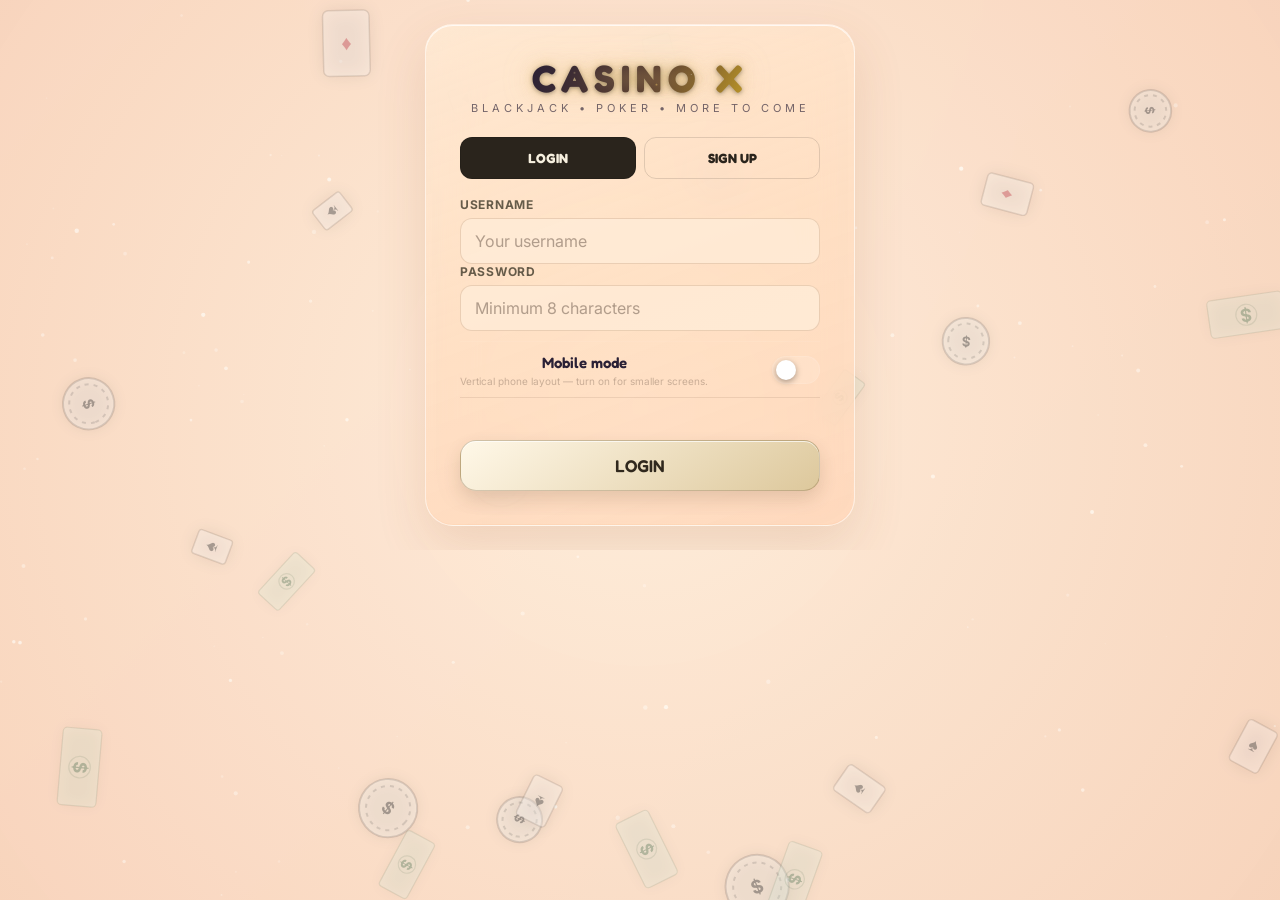
==== commit 6d1ae727: "Add files via upload" ====
--- a/public/index.html
+++ b/public/index.html
@@ -6,6 +6,13 @@
 <title>Casino X — Free Multiplayer Blackjack & Poker</title>
 <meta name="description" content="Casino X is a free multiplayer online casino game. Play Blackjack and Poker with friends — no real money, no downloads, just fun." />
 <link rel="icon" type="image/svg+xml" href="favicon.svg" />
+<link rel="manifest" href="/manifest.json" />
+<meta name="mobile-web-app-capable" content="yes" />
+<meta name="apple-mobile-web-app-capable" content="yes" />
+<meta name="apple-mobile-web-app-status-bar-style" content="black-translucent" />
+<meta name="apple-mobile-web-app-title" content="Casino X" />
+<link rel="apple-touch-icon" href="/icon-512.svg" />
+<meta name="theme-color" content="#0f1923" />
 
 <!-- Google Search Console Verification -->
 <meta name="google-site-verification" content="JapUYZPjwsDneY521H2QCBb39EGTPF9cxUy9HMbVFbI" />
@@ -872,5 +879,14 @@
 </div>
 
 <script src="game.js"></script>
+<!-- PWA Service Worker Registration -->
+<script>
+  if ('serviceWorker' in navigator) {
+    window.addEventListener('load', () => {
+      navigator.serviceWorker.register('/service-worker.js')
+        .catch(err => console.warn('SW registration failed:', err));
+    });
+  }
+</script>
 </body>
 </html>
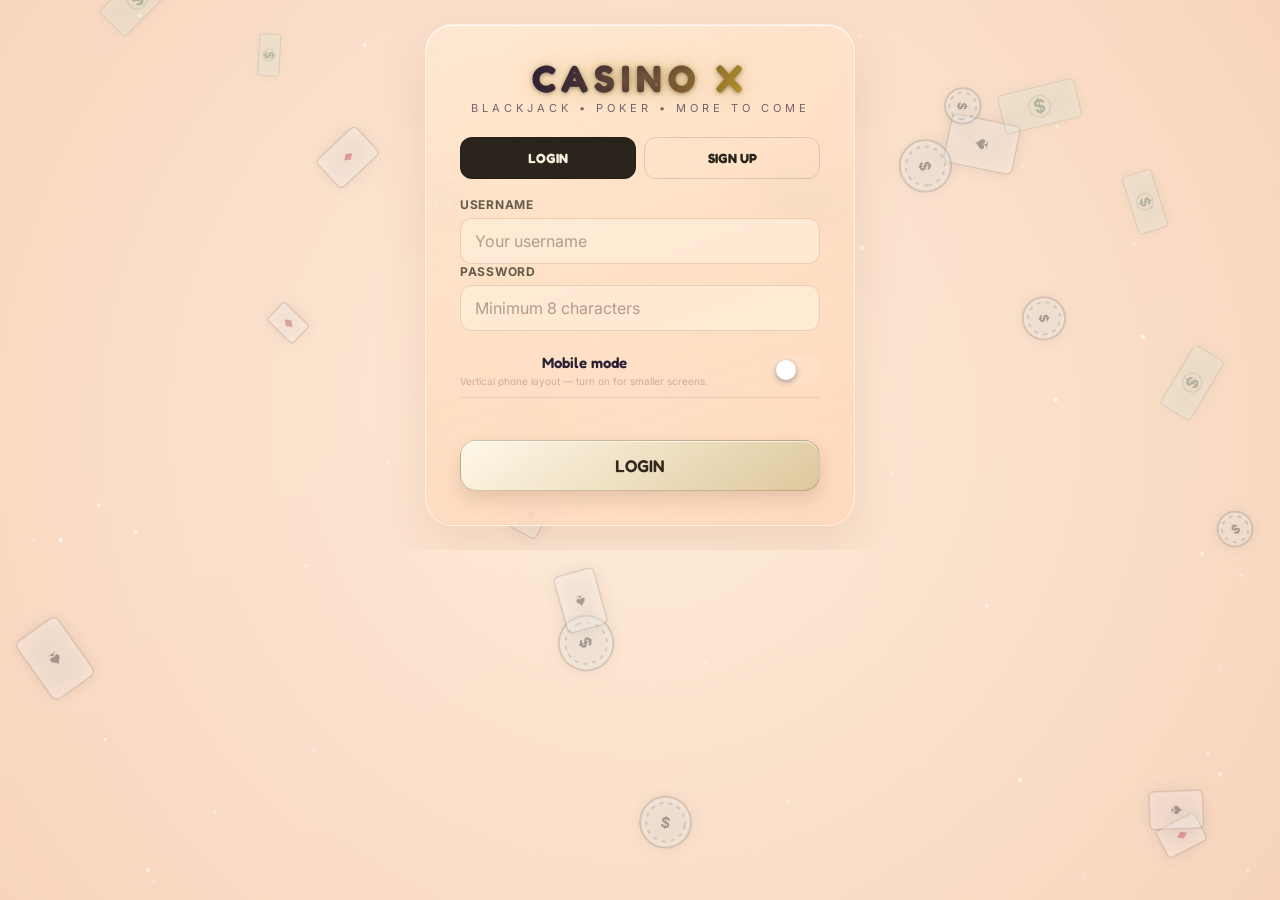
==== commit 0e166974: "Add files via upload" ====
--- a/public/index.html
+++ b/public/index.html
@@ -299,7 +299,16 @@
           <option value="10">10 Players</option>
         </select>
       </div>
-      <div class="lobby-actions"><button class="btn auth-submit menu-primary" id="btn-create-public">CREATE PUBLIC TABLE</button><button class="btn secondary auth-submit" id="btn-join-table">JOIN PRIVATE TABLE</button><button class="btn secondary auth-submit" id="btn-spectate-table">SPECTATE</button></div>
+      <div class="field compact-field" style="margin-top:8px">
+        <label>TABLE PIN (OPTIONAL — 4 DIGITS)</label>
+        <input id="bj-table-pin" type="password" inputmode="numeric" maxlength="4" pattern="[0-9]*" placeholder="Leave blank for public" autocomplete="off" class="pin-input">
+        <small class="settings-help">Set a PIN to lock the table. Joiners must enter the same PIN.</small>
+      </div>
+      <div class="field compact-field hidden" id="bj-join-pin-wrap" style="margin-top:8px">
+        <label>ENTER TABLE PIN</label>
+        <input id="bj-join-pin" type="password" inputmode="numeric" maxlength="4" pattern="[0-9]*" placeholder="4-digit PIN" autocomplete="off" class="pin-input">
+      </div>
+      <div class="lobby-actions"><button class="btn auth-submit menu-primary" id="btn-create-public">CREATE TABLE</button><button class="btn secondary auth-submit" id="btn-join-table">JOIN PRIVATE TABLE</button><button class="btn secondary auth-submit" id="btn-spectate-table">SPECTATE</button></div>
       <button class="btn secondary auth-submit" id="btn-back-menu">BACK TO CASINO</button>
     </div>
   </div>
@@ -324,9 +333,28 @@
           <option value="6" selected>6 Players</option>
         </select>
       </div>
-      <p class="muted-note" style="margin-top:8px;font-size:12px;opacity:0.75">Your full chip balance is used at the table — no separate buy-in.</p>
+      <div class="field compact-field" style="margin-top:8px">
+        <label>TABLE BUY-IN (HOST SETS THIS)</label>
+        <select id="poker-create-buyin" class="table-size-select">
+          <option value="500">$500</option>
+          <option value="1000" selected>$1,000</option>
+          <option value="2500">$2,500</option>
+          <option value="5000">$5,000</option>
+          <option value="10000">$10,000</option>
+          <option value="25000">$25,000</option>
+        </select>
+        <small class="settings-help">Players bring this amount of Casino X cash to the table. Bank keeps the rest. All-in only risks the table stack.</small>
+      </div>
+      <div class="field compact-field" style="margin-top:8px">
+        <label>TABLE PIN (OPTIONAL — 4 DIGITS)</label>
+        <input id="poker-table-pin" type="password" inputmode="numeric" maxlength="4" pattern="[0-9]*" placeholder="Leave blank for public" autocomplete="off" class="pin-input">
+      </div>
+      <div class="field compact-field hidden" id="poker-join-pin-wrap" style="margin-top:8px">
+        <label>ENTER TABLE PIN</label>
+        <input id="poker-join-pin" type="password" inputmode="numeric" maxlength="4" pattern="[0-9]*" placeholder="4-digit PIN" autocomplete="off" class="pin-input">
+      </div>
       <div class="lobby-actions">
-        <button class="btn auth-submit menu-primary" id="btn-poker-create">CREATE PUBLIC TABLE</button>
+        <button class="btn auth-submit menu-primary" id="btn-poker-create">CREATE TABLE</button>
         <button class="btn secondary auth-submit" id="btn-poker-join">JOIN PRIVATE TABLE</button><button class="btn secondary auth-submit" id="btn-poker-spectate">SPECTATE</button>
       </div>
       <button class="btn secondary auth-submit" id="btn-poker-back">BACK TO CASINO</button>
@@ -344,8 +372,9 @@
         <span class="room-chip" id="poker-street">—</span>
       </div>
       <div class="top-actions">
-        <button class="icon-btn" id="poker-help" aria-label="How to play Poker" title="How to play">?</button>
+        <button class="icon-btn help-glow" id="poker-help" aria-label="How to play Poker" title="How to play">?</button>
         <button class="icon-btn hidden" id="poker-host" aria-label="Host controls">♛</button>
+        <button class="icon-btn hidden" id="poker-bots" aria-label="Add bots" title="Add bots">🤖</button>
         <button class="icon-btn table-admin-btn" id="poker-admin" aria-label="Admin controls">ADMIN</button>
         <button class="icon-btn" id="poker-settings" aria-label="Settings">⚙</button>
       </div>
@@ -398,7 +427,7 @@
         <div class="profile-chip"><div class="chip-avatar" id="table-profile-avatar">?</div><span id="profile-name">PLAYER</span><span class="balance-chip" id="balance-chip">$0</span><button class="refresh-btn" id="btn-refresh-balance" title="Refresh balance">↻</button></div>
         <div class="room-chip" id="room-chip">TABLE</div>
       </div>
-      <div class="top-actions"><button class="icon-btn" id="bj-help" aria-label="How to play Blackjack" title="How to play">?</button><button class="icon-btn hidden" id="btn-host" aria-label="Host controls">♛</button><button class="icon-btn table-admin-btn" id="btn-admin-table" aria-label="Admin controls">ADMIN</button><button class="icon-btn" id="btn-settings" aria-label="Settings">⚙</button></div>
+      <div class="top-actions"><button class="icon-btn help-glow" id="bj-help" aria-label="How to play Blackjack" title="How to play">?</button><button class="icon-btn hidden" id="btn-host" aria-label="Host controls">♛</button><button class="icon-btn table-admin-btn" id="btn-admin-table" aria-label="Admin controls">ADMIN</button><button class="icon-btn" id="btn-settings" aria-label="Settings">⚙</button></div>
     </div>
 
     <div class="spectator-panel hidden" id="spectator-panel">
@@ -463,6 +492,12 @@
       <div class="chat-head"><span>TABLE CHAT</span><div><button class="chat-close" id="btn-chat-mute" type="button">🔊</button><button class="chat-close" id="btn-chat-toggle" type="button">×</button></div></div>
       <div class="chat-messages" id="chat-messages"></div>
       <div class="chat-emoji-bar hidden" id="chat-emoji-bar"></div>
+      <div class="reaction-bar" id="reaction-bar" title="React to the table">
+        <button type="button" class="reaction-btn" data-emoji="👏">👏</button>
+        <button type="button" class="reaction-btn" data-emoji="🔥">🔥</button>
+        <button type="button" class="reaction-btn" data-emoji="💀">💀</button>
+        <button type="button" class="reaction-btn" data-emoji="😂">😂</button>
+      </div>
       <div class="chat-compose">
         <button type="button" class="chat-emoji-btn" id="btn-chat-emoji" title="Emoji">😀</button>
         <input id="chat-input" maxlength="280" placeholder="Message… emoji &amp; GIF links ok" autocomplete="off">
@@ -471,6 +506,15 @@
     </div>
 
     <button class="chat-float" id="btn-chat-open" type="button">CHAT</button>
+    <button class="history-float" id="btn-history-open" type="button">HISTORY</button>
+    <div class="side-pot-panel hidden" id="side-pot-panel"></div>
+    <div class="spec-bet-panel hidden" id="spec-bet-panel">
+      <div class="spec-bet-title">SPECTATOR BET</div>
+      <select id="spec-bet-target" class="admin-select"></select>
+      <input id="spec-bet-amount" type="number" min="10" max="50000" placeholder="Amount" class="admin-number">
+      <button class="btn" id="btn-spec-bet" type="button">BET 2×</button>
+    </div>
+    <div class="announce-banner hidden" id="announce-banner"></div>
     <button class="admin-float hidden" id="btn-admin-float">ADMIN</button>
   </div>
 
@@ -491,6 +535,28 @@
       <div class="profile-stats-grid" id="profile-stats-grid"></div>
       <div class="section-mini-title">FRIENDS</div>
       <div id="profile-friends" class="friend-list"></div>
+      <div class="section-mini-title">ACCOUNT</div>
+      <div class="profile-account-panel">
+        <div class="field compact-field">
+          <label>CHANGE USERNAME</label>
+          <input id="profile-new-username" maxlength="16" placeholder="New username" autocomplete="off">
+          <input id="profile-user-password" type="password" placeholder="Current password" autocomplete="current-password">
+          <button class="btn secondary" id="btn-change-username" type="button">UPDATE USERNAME</button>
+        </div>
+        <div class="field compact-field">
+          <label>CHANGE PASSWORD</label>
+          <input id="profile-cur-password" type="password" placeholder="Current password" autocomplete="current-password">
+          <input id="profile-new-password" type="password" placeholder="New password (min 8)" autocomplete="new-password">
+          <button class="btn secondary" id="btn-change-password" type="button">UPDATE PASSWORD</button>
+        </div>
+        <div class="field compact-field profile-danger">
+          <label>DELETE ACCOUNT</label>
+          <input id="profile-delete-password" type="password" placeholder="Current password to confirm" autocomplete="current-password">
+          <button class="btn" id="btn-delete-account" type="button" style="background:#8b1e2d;color:#fff">DELETE ACCOUNT</button>
+        </div>
+        <div class="auth-error" id="profile-account-error"></div>
+        <div class="auth-ok hidden" id="profile-account-ok" style="color:#6ee7b7;font-size:12px;margin-top:6px"></div>
+      </div>
       <button class="btn panel-btn" id="btn-profile-close">CLOSE</button>
     </div>
   </div>
@@ -634,41 +700,54 @@
 
   <!-- ==================== HELP: POKER ==================== -->
   <div class="overlay" id="help-poker-overlay">
-    <div class="overlay-card help-card">
-      <div class="overlay-title">HOW TO PLAY — POKER</div>
+    <div class="overlay-card help-card help-card-fancy">
+      <div class="help-hero">
+        <div class="help-card-fan" aria-hidden="true">
+          <span class="help-mini-card red">A♥</span>
+          <span class="help-mini-card">K♠</span>
+          <span class="help-mini-card red">Q♦</span>
+          <span class="help-mini-card">J♣</span>
+        </div>
+        <div class="overlay-title">HOW TO PLAY — POKER</div>
+        <p class="help-tagline">Texas Hold'em · best five · win the pot</p>
+      </div>
       <div class="help-body">
-        <h4>Goal</h4>
-        <p>Win chips by making the best 5-card hand or by making everyone else fold.</p>
+        <h4>Buy-in &amp; your bank</h4>
+        <p>The <strong>host sets the table buy-in</strong>. When you sit, that amount moves from your Casino X bank onto the table. The rest stays in your bank. <strong>All-in only risks your table stack</strong> — you stay seated; others can call, raise, or fold.</p>
+        <h4>Auto-rebuy</h4>
+        <p>Turn on <strong>Auto-rebuy</strong> in Settings. If you bust, the table buy-in is taken from your bank again (or granted if the bank is empty).</p>
+        <h4>Bots</h4>
+        <p>Hosts can tap the <strong>🤖</strong> button next to Host controls and add 1–5 bots. They use the same buy-in stack.</p>
         <h4>Flow of a hand</h4>
         <ol>
-          <li><strong>Preflop</strong> — each player gets 2 hole cards. Betting starts.</li>
-          <li><strong>Flop</strong> — 3 community cards are dealt. Another betting round.</li>
-          <li><strong>Turn</strong> — 1 more community card. Betting again.</li>
-          <li><strong>River</strong> — final community card. Last betting round.</li>
-          <li><strong>Showdown</strong> — best hand wins the pot.</li>
+          <li><strong>Preflop</strong> — 2 hole cards each. Betting starts.</li>
+          <li><strong>Flop</strong> — 3 community cards.</li>
+          <li><strong>Turn</strong> — 1 more card.</li>
+          <li><strong>River</strong> — final card. Last betting round.</li>
+          <li><strong>Showdown</strong> — best hand wins (or last player standing).</li>
         </ol>
         <h4>Actions</h4>
         <ul>
           <li><strong>Fold</strong> — give up the hand.</li>
-          <li><strong>Check</strong> — pass when no bet is owed.</li>
+          <li><strong>Check</strong> — pass when nothing is owed.</li>
           <li><strong>Call</strong> — match the current bet.</li>
-          <li><strong>Bet / Raise</strong> — put more chips in; others must call or fold.</li>
-          <li><strong>All-In</strong> — bet every chip you have.</li>
+          <li><strong>Bet / Raise</strong> — put more in; others must respond.</li>
+          <li><strong>All-In</strong> — bet your entire <em>table</em> stack. You are still in the pot.</li>
         </ul>
         <h4>Hand rankings (best → worst)</h4>
         <ol class="help-hands">
           <li><strong>Royal Flush</strong> — A K Q J 10, same suit</li>
           <li><strong>Straight Flush</strong> — five in a row, same suit</li>
-          <li><strong>Four of a Kind</strong> — four cards same rank</li>
-          <li><strong>Full House</strong> — three of a kind + a pair</li>
-          <li><strong>Flush</strong> — five cards, same suit</li>
-          <li><strong>Straight</strong> — five ranks in a row</li>
+          <li><strong>Four of a Kind</strong></li>
+          <li><strong>Full House</strong></li>
+          <li><strong>Flush</strong></li>
+          <li><strong>Straight</strong></li>
           <li><strong>Three of a Kind</strong></li>
           <li><strong>Two Pair</strong></li>
           <li><strong>One Pair</strong></li>
           <li><strong>High Card</strong></li>
         </ol>
-        <p class="help-note">Joining mid-hand puts you in spectator mode until the round ends, then you are seated automatically if a seat is free.</p>
+        <p class="help-note">Join mid-hand → spectate until the hand ends, then you can buy in if a seat is free.</p>
       </div>
       <button class="btn panel-btn" id="btn-help-poker-close">GOT IT</button>
     </div>
@@ -676,31 +755,60 @@
 
   <!-- ==================== HELP: BLACKJACK ==================== -->
   <div class="overlay" id="help-bj-overlay">
-    <div class="overlay-card help-card">
-      <div class="overlay-title">HOW TO PLAY — BLACKJACK</div>
+    <div class="overlay-card help-card help-card-fancy">
+      <div class="help-hero">
+        <div class="help-card-fan" aria-hidden="true">
+          <span class="help-mini-card">A♠</span>
+          <span class="help-mini-card red">10♥</span>
+          <span class="help-mini-card">K♣</span>
+          <span class="help-mini-card red">7♦</span>
+        </div>
+        <div class="overlay-title">HOW TO PLAY — BLACKJACK</div>
+        <p class="help-tagline">Beat the dealer · don't bust · 21 is king</p>
+      </div>
       <div class="help-body">
         <h4>Goal</h4>
-        <p>Get a hand total closer to 21 than the dealer without going over 21.</p>
+        <p>Get closer to <strong>21</strong> than the dealer without going over.</p>
         <h4>Card values</h4>
         <ul>
           <li>Number cards = face value</li>
           <li>J, Q, K = 10</li>
-          <li>Ace = 1 or 11 (whichever helps you)</li>
+          <li>Ace = 1 or 11 (whichever helps)</li>
         </ul>
         <h4>Your actions</h4>
         <ul>
           <li><strong>Hit</strong> — take another card</li>
-          <li><strong>Stand</strong> — keep your current total</li>
-          <li><strong>Double</strong> — double your bet, take exactly one more card</li>
-          <li><strong>Split</strong> — if you have a pair, split into two hands (when offered)</li>
+          <li><strong>Stand</strong> — keep your total</li>
+          <li><strong>Double</strong> — double the bet, take exactly one card</li>
+          <li><strong>Split</strong> — pair → two hands (when offered)</li>
         </ul>
-        <h4>Dealer rules</h4>
-        <p>The dealer hits on 16 or less and stands on 17 or more.</p>
+        <h4>Dealer</h4>
+        <p>Hits on 16 or less, stands on 17+.</p>
         <h4>Blackjack</h4>
-        <p>Ace + 10-value card on the first two cards pays 3:2 (when the dealer does not also have blackjack).</p>
-        <p class="help-note">If you join while a round is in progress you spectate until the next betting phase, then you can take a seat.</p>
+        <p>Ace + 10 on the first two cards pays <strong>3:2</strong> (if the dealer does not also have blackjack).</p>
+        <p class="help-note">Join mid-round → spectate until the next betting phase, then take a seat. Use the glowing <strong>?</strong> anytime for this guide.</p>
       </div>
       <button class="btn panel-btn" id="btn-help-bj-close">GOT IT</button>
+    </div>
+  </div>
+
+  <!-- ==================== BOTS OVERLAY ==================== -->
+  <div class="overlay" id="bots-overlay">
+    <div class="overlay-card bots-card">
+      <div class="overlay-title">ADD BOTS</div>
+      <p class="settings-help" style="margin:0 0 12px">Bots play with the table buy-in stack. Mid-hand they spectate, then sit when the hand ends.</p>
+      <div class="field compact-field">
+        <label>HOW MANY BOTS</label>
+        <select id="bots-count" class="table-size-select">
+          <option value="1" selected>1 Bot</option>
+          <option value="2">2 Bots</option>
+          <option value="3">3 Bots</option>
+          <option value="4">4 Bots</option>
+          <option value="5">5 Bots</option>
+        </select>
+      </div>
+      <button class="btn menu-primary" id="btn-bots-add" type="button">ADD BOTS</button>
+      <button class="btn panel-btn" id="btn-bots-close" type="button">CLOSE</button>
     </div>
   </div>
 
@@ -712,6 +820,21 @@
         <div><label>Double Cash</label><small class="settings-help">All cash rewards at this table are doubled while active. Visible to all players.</small></div>
         <div class="toggle" id="toggle-double-cash"><div class="toggle-knob"></div></div>
       </div>
+      <div class="field compact-field" id="host-poker-buyin-wrap" style="margin-top:10px">
+        <label>TABLE BUY-IN</label>
+        <div style="display:flex;gap:8px;align-items:center;flex-wrap:wrap">
+          <select id="host-poker-buyin" class="table-size-select" style="flex:1">
+            <option value="500">$500</option>
+            <option value="1000">$1,000</option>
+            <option value="2500">$2,500</option>
+            <option value="5000">$5,000</option>
+            <option value="10000">$10,000</option>
+            <option value="25000">$25,000</option>
+          </select>
+          <button class="btn secondary" id="btn-host-set-buyin" type="button">SET</button>
+        </div>
+        <small class="settings-help">Only applies to new buy-ins. All-in risks table stack only — never kicks you out.</small>
+      </div>
       <div id="host-list" class="host-list"></div>
       <button class="btn panel-btn" id="btn-host-close">CLOSE</button>
     </div>
@@ -719,33 +842,78 @@
 
   <!-- ==================== ADMIN OVERLAY ==================== -->
   <div class="overlay" id="admin-overlay">
-    <div class="overlay-card admin-card">
+    <div class="overlay-card admin-card admin-card-v2">
       <div class="overlay-title">ADMIN PANEL</div>
       <div id="admin-login-box">
         <div class="field"><label>Admin password</label><input id="admin-password" type="password" placeholder="Password"></div>
         <div class="auth-error" id="admin-error"></div>
         <button class="btn" id="btn-admin-login">ENTER ADMIN</button>
+        <small class="settings-help" style="display:block;margin-top:10px;opacity:.7">Entering the correct password makes this account a permanent admin (gold name + crown for everyone).</small>
       </div>
       <div id="admin-dashboard" class="hidden">
-        <div class="admin-actions"><button class="btn secondary" id="btn-admin-refresh">REFRESH</button><button class="btn secondary" id="admin-preview-toggle">DEALER PREVIEW</button></div>
-        <section class="admin-section"><h3>ECONOMY</h3><div id="admin-economy"></div></section>
-        <section class="admin-section"><h3>PLAYER CONTROLS</h3><div id="admin-users"></div></section>
-        <section class="admin-section"><h3>FUN TABLE MODIFIERS</h3>
-          <div class="admin-fun-grid" style="display:grid;grid-template-columns:1fr 1fr;gap:8px;">
-            <button class="btn secondary" id="admin-fun-double">TOGGLE 2× CASH</button>
-            <button class="btn secondary" id="admin-fun-rain">RAIN +$500 ALL</button>
-            <button class="btn secondary" id="admin-fun-xp">+100 SEASON XP ALL</button>
-            <button class="btn secondary" id="admin-fun-refill">REFILL SHOE</button>
-            <button class="btn secondary" id="admin-fun-chaos">CHAOS BET WINDOW</button>
-            <button class="btn secondary" id="admin-fun-force0">FORCE NEXT 0</button>
-            <button class="btn secondary" id="admin-fun-force-red">BIAS RED</button>
-            <button class="btn secondary" id="admin-fun-clear-luck">CLEAR LUCK</button>
+        <div class="admin-shell">
+          <nav class="admin-sidebar">
+            <button class="admin-tab active" data-tab="players">Players</button>
+            <button class="admin-tab" data-tab="luck">Luck</button>
+            <button class="admin-tab" data-tab="cards">Cards</button>
+            <button class="admin-tab" data-tab="fun">Fun</button>
+            <button class="admin-tab" data-tab="items">Give Items</button>
+            <button class="admin-tab" data-tab="season">Season</button>
+          </nav>
+          <div class="admin-main">
+            <div class="admin-actions">
+              <button class="btn secondary" id="btn-admin-refresh">REFRESH</button>
+              <button class="btn secondary" id="admin-preview-toggle">DEALER PREVIEW</button>
+            </div>
+            <section class="admin-pane active" data-pane="players">
+              <h3>PLAYER CONTROLS</h3>
+              <div id="admin-users"></div>
+              <div id="admin-economy"></div>
+            </section>
+            <section class="admin-pane" data-pane="luck">
+              <h3>LUCK CONTROLS</h3>
+              <p class="settings-help">0 = off · 50 = 50% biased draws · 100 = always best non-bust card toward 21. Applies to Blackjack hits/deals.</p>
+              <div id="admin-luck-controls"></div>
+            </section>
+            <section class="admin-pane" data-pane="cards">
+              <h3>CARD SELECTOR</h3>
+              <p class="settings-help">Assign specific cards for the next deal (seat + dealer). First 2 cards = hole/initial; more = forced hits.</p>
+              <div id="admin-card-selector"></div>
+              <div class="admin-actions" style="margin-top:10px">
+                <button class="btn" id="admin-apply-cards">APPLY FORCED CARDS</button>
+                <button class="btn secondary" id="admin-clear-cards">CLEAR</button>
+              </div>
+              <div id="admin-preview"></div>
+            </section>
+            <section class="admin-pane" data-pane="fun">
+              <h3>FUN TABLE MODIFIERS</h3>
+              <div class="admin-fun-grid" style="display:grid;grid-template-columns:1fr 1fr;gap:8px;">
+                <button class="btn secondary" id="admin-fun-double">TOGGLE 2× CASH</button>
+                <button class="btn secondary" id="admin-fun-rain">RAIN +$500 ALL</button>
+                <button class="btn secondary" id="admin-fun-xp">+100 SEASON XP ALL</button>
+                <button class="btn secondary" id="admin-fun-refill">REFILL SHOE</button>
+                <button class="btn secondary" id="admin-fun-chaos">CHAOS BET WINDOW</button>
+                <button class="btn secondary" id="admin-fun-force0">FORCE NEXT 0</button>
+                <button class="btn secondary" id="admin-fun-force-red">BIAS RED</button>
+                <button class="btn secondary" id="admin-fun-clear-luck">CLEAR LUCK</button>
+              </div>
+              <small class="settings-help" style="display:block;margin-top:8px;opacity:.65">Affects the table you are in. Players see banners when modifiers fire.</small>
+              <div class="admin-control-row" style="margin-top:12px;flex-direction:column;align-items:stretch;">
+                <strong>ANNOUNCEMENT BANNER</strong>
+                <input id="admin-announce-text" maxlength="120" placeholder="Gold banner message…" style="width:100%;margin:6px 0;">
+                <button class="btn" id="admin-announce-send" type="button">FLASH TO TABLE</button>
+              </div>
+            </section>
+            <section class="admin-pane" data-pane="items">
+              <h3>ADMIN ITEMS</h3>
+              <div id="admin-item-controls"></div>
+            </section>
+            <section class="admin-pane" data-pane="season">
+              <h3>SEASON</h3>
+              <div id="admin-season-controls"></div>
+            </section>
           </div>
-          <small class="settings-help" style="display:block;margin-top:8px;opacity:.65">Affects the table you are in. Players see banners when modifiers fire.</small>
-        </section>
-        <section class="admin-section"><h3>SEASON</h3><div id="admin-season-controls"></div></section>
-        <section class="admin-section"><h3>ADMIN ITEMS</h3><div id="admin-item-controls"></div></section>
-        <div id="admin-preview"></div>
+        </div>
       </div>
       <button class="btn panel-btn" id="btn-admin-close">CLOSE</button>
     </div>
@@ -768,6 +936,15 @@
   </div>
 
   <!-- ==================== SETTINGS OVERLAY ==================== -->
+  <!-- Hand History -->
+  <div class="overlay" id="history-overlay">
+    <div class="overlay-card history-card">
+      <div class="overlay-title">HAND HISTORY</div>
+      <div id="history-list" class="history-list"></div>
+      <button class="btn panel-btn" id="btn-history-close">CLOSE</button>
+    </div>
+  </div>
+
   <div class="overlay" id="settings-overlay">
     <div class="overlay-card">
       <div class="overlay-title">Settings</div>
@@ -791,6 +968,15 @@
         <label>Visual quality — <span id="quality-label">High</span></label>
         <input type="range" id="slider-quality" min="0" max="2" value="2" step="1" />
         <small class="settings-help">Live: lowers particles &amp; effects for better mobile performance.</small>
+      </div>
+      <div class="settings-divider"></div>
+      <div class="settings-row">
+        <div><label>Auto-rebuy</label><small class="settings-help">When you go broke, automatically claim chips so you stay in the game.</small></div>
+        <div class="toggle" id="toggle-auto-rebuy"><div class="toggle-knob"></div></div>
+      </div>
+      <div class="settings-row" style="flex-direction:column;align-items:stretch;gap:6px;">
+        <label>Auto-rebuy amount — <span id="auto-rebuy-amt-label">$1,000</span></label>
+        <input type="range" id="slider-auto-rebuy" min="100" max="10000" step="100" value="1000" />
       </div>
       <div class="settings-divider"></div>
       <div class="settings-inv-head">
--- a/public/style.css
+++ b/public/style.css
@@ -110,9 +110,27 @@
 #app {
   position: relative;
   z-index: 2;
+  width: 100%;
+  height: 100%;
+  box-sizing: border-box;
+  /* Default (100% scale): fill the viewport normally.
+     When --ui-scale != 1 the desktop rule below takes over. */
+}
+
+/* Desktop / non-mobile: true GUI scale via transform.
+   Sizes the layout box by the inverse factor, then scales it back so the
+   visual result always fills the viewport and stays centered (no more
+   "shrunk into the upper-middle" effect from the old zoom approach). */
+html[data-mobile="0"] #app,
+html:not([data-mobile]) #app {
+  position: fixed;
+  left: 50%;
+  top: 0;
   width: calc(100vw / var(--ui-scale));
   height: calc(100dvh / var(--ui-scale));
-  zoom: var(--ui-scale);
+  transform: translateX(-50%) scale(var(--ui-scale));
+  transform-origin: top center;
+  overflow: hidden;
 }
 
 .screen {
@@ -1252,7 +1270,7 @@
 .profile-hero{display:flex;justify-content:space-between;align-items:center;padding:16px;border-radius:16px;background:rgba(127,127,127,.08);border:1px solid rgba(127,127,127,.18);margin:12px 0}.profile-hero strong,.profile-hero span{display:block}.profile-hero strong{font:700 20px var(--font-display)}.profile-hero span{font-size:10px;opacity:.6;margin-top:3px}.profile-hero>b{font:700 22px var(--font-display)}
 .profile-stats-grid{display:grid;grid-template-columns:repeat(4,1fr);gap:8px;margin-bottom:14px}
 .friend-add{display:flex;gap:8px;margin:12px 0}.friend-add input{flex:1}.friend-list{display:flex;flex-direction:column;gap:7px;max-height:45vh;overflow:auto;margin-bottom:14px}.friend-row{display:grid;grid-template-columns:10px 1fr auto auto;align-items:center;gap:8px;padding:10px 12px;border-radius:13px;background:rgba(127,127,127,.07);border:1px solid rgba(127,127,127,.13)}.friend-row strong{font-size:12px}.friend-row small{font-size:9px;opacity:.55}.friend-row .btn{padding:6px 8px;font-size:9px}.online-dot{width:7px;height:7px;border-radius:50%;background:#777}.online-dot.online{background:#fff;box-shadow:0 0 10px rgba(255,255,255,.9)}
-.chat-float{position:fixed;right:18px;bottom:18px;z-index:70;padding:11px 16px;border-radius:999px;border:1px solid rgba(255,255,255,.35);background:rgba(0,0,0,.72);color:#fff;font:700 11px var(--font-display);letter-spacing:1px;box-shadow:0 0 20px rgba(255,255,255,.1);backdrop-filter:blur(10px)}
+.chat-float{position:fixed;right:18px;bottom:110px;z-index:70;padding:11px 16px;border-radius:999px;border:1px solid rgba(255,255,255,.35);background:rgba(0,0,0,.72);color:#fff;font:700 11px var(--font-display);letter-spacing:1px;box-shadow:0 0 20px rgba(255,255,255,.1);backdrop-filter:blur(10px)}
 .chat-panel{position:fixed;right:18px;bottom:18px;width:min(360px,calc(100vw - 36px));height:min(440px,62vh);z-index:80;display:none;flex-direction:column;border:1px solid rgba(255,255,255,.22);border-radius:20px;background:rgba(4,4,5,.88);box-shadow:0 20px 70px rgba(0,0,0,.5),0 0 30px rgba(255,255,255,.06);backdrop-filter:blur(18px);overflow:hidden}.chat-panel.open{display:flex}.chat-head{display:flex;justify-content:space-between;align-items:center;padding:12px 14px;border-bottom:1px solid rgba(255,255,255,.12);font:700 11px var(--font-display);letter-spacing:1.4px}.chat-close{border:0;background:transparent;color:inherit;font-size:17px;cursor:pointer;padding:2px 5px}.chat-messages{flex:1;overflow:auto;padding:12px;display:flex;flex-direction:column;gap:8px}.chat-line{display:flex;gap:7px;align-items:flex-start;font-size:11px;line-height:1.35}.chat-line strong{font-size:10px;opacity:.7;white-space:nowrap}.chat-line span{overflow-wrap:anywhere}.chat-compose{display:flex;gap:7px;padding:10px;border-top:1px solid rgba(255,255,255,.12)}.chat-compose input{flex:1;min-width:0}.chat-compose .btn{padding:8px 11px;font-size:9px}
 [data-theme="light"] .chat-panel{background:rgba(255,250,246,.94);border-color:rgba(0,0,0,.15);color:#111}.hidden{display:none!important}
 @media(max-width:600px){.profile-stats-grid{grid-template-columns:repeat(2,1fr)}.public-table-row{align-items:flex-start;flex-direction:column}.public-table-actions{width:100%}.public-table-actions .btn{flex:1}.lobby-actions{grid-template-columns:1fr}.friend-row{grid-template-columns:10px 1fr auto}.friend-row small{display:none}}
@@ -3372,11 +3390,18 @@
 html[data-mobile="1"] #app {
   max-width: 430px !important;
   width: 100% !important;
+  height: 100% !important;
+  min-height: 100dvh !important;
   margin: 0 auto !important;
-  min-height: 100dvh !important;
   box-shadow: 0 0 0 1px rgba(255,255,255,.06), 0 0 60px rgba(0,0,0,.55);
-  position: relative;
+  position: relative !important;
+  left: auto !important;
+  top: auto !important;
+  transform: none !important; /* cancel desktop scale transform */
   overflow-x: hidden;
+  /* Optional: allow a mild content scale inside the phone column via zoom
+     (safer than transform on the constrained column) */
+  zoom: var(--ui-scale);
 }
 
 /* Screens: ONLY the active one is visible — never force display on inactive screens */
@@ -5327,11 +5352,16 @@
 html[data-mobile="1"] #app {
   max-width: 430px !important;
   width: 100% !important;
+  height: 100% !important;
   margin: 0 auto !important;
   overflow-x: hidden !important;
   overflow-y: auto !important;
   position: relative !important;
+  left: auto !important;
+  top: auto !important;
+  transform: none !important;
   isolation: isolate;
+  zoom: var(--ui-scale);
 }
 html[data-mobile="1"] .screen,
 html[data-mobile="1"] .screen.active {
@@ -5409,6 +5439,10 @@
   height: 100dvh !important;
   overflow: hidden !important;
   position: relative !important;
+  left: auto !important;
+  top: auto !important;
+  transform: none !important;
+  zoom: var(--ui-scale);
 }
 html[data-mobile="1"] #screen-join.active {
   display: flex !important;
@@ -6798,6 +6832,10 @@
 html[data-mobile="1"] #app {
   max-width: 430px;
   margin: 0 auto;
+  transform: none !important;
+  left: auto !important;
+  top: auto !important;
+  zoom: var(--ui-scale);
 }
 html[data-mobile="1"] .top-bar {
   padding: 8px 10px;
@@ -6889,7 +6927,7 @@
 html[data-mobile="1"] .side-notif-stack {
   left: 8px !important;
   right: 8px !important;
-  top: 56px !important;
+  top: calc(56px + env(safe-area-inset-top, 0px)) !important;
   max-width: calc(100vw - 16px) !important;
   width: auto !important;
   z-index: 80;
@@ -7310,7 +7348,7 @@
 html[data-mobile="1"] .spectator-panel {
   left: auto !important;
   right: 8px !important;
-  top: 56px !important;
+  top: calc(56px + env(safe-area-inset-top, 0px)) !important;
   bottom: auto !important;
   width: 118px;
   max-height: 30vh;
@@ -8260,7 +8298,7 @@
   #screen-table.active .chat-float {
     position: fixed !important;
     right: 12px !important;
-    bottom: max(72px, calc(env(safe-area-inset-bottom) + 64px)) !important;
+    bottom: max(130px, calc(env(safe-area-inset-bottom) + 120px)) !important;
     left: auto !important;
     top: auto !important;
     z-index: 60 !important;
@@ -8370,7 +8408,7 @@
 html[data-mobile="1"] #screen-table.active .chat-float {
   position: fixed !important;
   right: 12px !important;
-  bottom: max(72px, calc(env(safe-area-inset-bottom) + 64px)) !important;
+  bottom: max(130px, calc(env(safe-area-inset-bottom) + 120px)) !important;
   left: auto !important;
   z-index: 60 !important;
 }
@@ -8542,3 +8580,1017 @@
   .tos-modal-body { padding: 14px 16px; }
   .tos-modal-footer { padding: 12px 16px; }
 }
+
+/* ==========================================================================
+   PWA / STANDALONE SAFE-AREA FIXES (mobile + installed PWA)
+   Ensures top UI (top-bar, buttons, auth header) is never covered by the
+   system status bar / notch / Dynamic Island on iOS & Android PWAs.
+   env(safe-area-inset-*) resolves to 0 outside standalone / cover contexts,
+   so desktop and regular browser tabs are completely unaffected.
+   ========================================================================== */
+
+/* Global: do NOT pad #app itself (would double with top-bar/screen padding).
+   Screens and top-bars handle insets so the phone column stays full-bleed
+   under the status bar while interactive chrome is pushed into the safe area. */
+html[data-mobile="1"] #app {
+  /* keep existing max-width / centering rules elsewhere */
+  box-sizing: border-box;
+  transform: none !important;
+  left: auto !important;
+  top: auto !important;
+  zoom: var(--ui-scale);
+}
+
+/* Top bars: push content below the status bar / notch.
+   High specificity so we win over #screen-table.active .top-bar media rules. */
+html[data-mobile="1"] .top-bar,
+html[data-mobile="1"] #screen-table.active .top-bar,
+html[data-mobile="1"] #screen-poker.active .top-bar,
+html[data-mobile="1"] #screen-roulette.active .top-bar {
+  padding-top: max(8px, env(safe-area-inset-top, 0px)) !important;
+  padding-left: max(10px, env(safe-area-inset-left, 0px)) !important;
+  padding-right: max(10px, env(safe-area-inset-right, 0px)) !important;
+  padding-bottom: 8px !important;
+  min-height: calc(48px + env(safe-area-inset-top, 0px)) !important;
+  box-sizing: border-box !important;
+  position: relative !important;
+  z-index: 30 !important;
+  pointer-events: auto !important;
+}
+
+/* Make sure icon buttons and chips inside top-bar are tappable */
+html[data-mobile="1"] .top-bar .icon-btn,
+html[data-mobile="1"] .top-bar .profile-chip,
+html[data-mobile="1"] .top-bar .balance-chip,
+html[data-mobile="1"] .top-bar .room-chip,
+html[data-mobile="1"] .top-bar .refresh-btn,
+html[data-mobile="1"] .top-actions {
+  pointer-events: auto;
+  position: relative;
+  z-index: 31;
+}
+
+/* Auth / join / main-menu card already has some safe-area, strengthen it */
+html[data-mobile="1"] #screen-join.active,
+html[data-mobile="1"] #screen-join.active .auth-card,
+html[data-mobile="1"] .auth-card.main-menu-mode {
+  padding-top: max(16px, env(safe-area-inset-top, 0px)) !important;
+  padding-left: max(14px, env(safe-area-inset-left, 0px)) !important;
+  padding-right: max(14px, env(safe-area-inset-right, 0px)) !important;
+  padding-bottom: max(20px, env(safe-area-inset-bottom, 0px)) !important;
+  box-sizing: border-box;
+}
+
+/* Lobby screens */
+html[data-mobile="1"] #screen-lobby.active,
+html[data-mobile="1"] #screen-poker-lobby.active {
+  padding-top: env(safe-area-inset-top, 0px);
+  padding-left: env(safe-area-inset-left, 0px);
+  padding-right: env(safe-area-inset-right, 0px);
+  padding-bottom: env(safe-area-inset-bottom, 0px);
+  box-sizing: border-box;
+}
+
+/* Blackjack table screen: top-bar already handled; ensure docks clear home indicator */
+html[data-mobile="1"] #screen-table.active .control-dock,
+html[data-mobile="1"] #betting-dock,
+html[data-mobile="1"] #action-dock,
+html[data-mobile="1"] #waiting-dock {
+  padding-bottom: max(12px, env(safe-area-inset-bottom, 0px)) !important;
+  padding-left: max(10px, env(safe-area-inset-left, 0px)) !important;
+  padding-right: max(10px, env(safe-area-inset-right, 0px)) !important;
+}
+
+/* Roulette bottom bar */
+html[data-mobile="1"] #screen-roulette.active .roulette-bottom-bar {
+  padding-bottom: max(10px, env(safe-area-inset-bottom, 0px)) !important;
+  padding-left: max(8px, env(safe-area-inset-left, 0px)) !important;
+  padding-right: max(8px, env(safe-area-inset-right, 0px)) !important;
+}
+
+/* Any floating update-log / absolute top buttons */
+html[data-mobile="1"] .update-log-btn {
+  top: max(8px, env(safe-area-inset-top, 0px)) !important;
+  right: max(8px, env(safe-area-inset-right, 0px)) !important;
+}
+
+/* Side notification stack already has safe-area; reinforce */
+.side-notif-stack {
+  top: max(12px, env(safe-area-inset-top, 0px)) !important;
+  right: max(12px, env(safe-area-inset-right, 0px)) !important;
+}
+
+/* Extra safety for display-mode: standalone / fullscreen (true installed PWA) */
+@media (display-mode: standalone), (display-mode: fullscreen) {
+  html[data-mobile="1"] .top-bar,
+  html[data-mobile="1"] #screen-table.active .top-bar,
+  html[data-mobile="1"] #screen-poker.active .top-bar,
+  html[data-mobile="1"] #screen-roulette.active .top-bar {
+    padding-top: max(10px, env(safe-area-inset-top, 0px)) !important;
+  }
+}
+
+/* Keep game screens clipped; other screens can scroll if needed.
+   Top-bar itself has high z-index + pointer-events so it stays tappable. */
+
+/* ==========================================================================
+   PWA / REAL PHONE FULL-BLEED FIX
+   The artificial 430px "phone column" is only useful when testing mobile
+   layout on a wide desktop screen. On an actual phone or installed PWA the
+   viewport is already ~390–430px — keeping max-width:430px + centered
+   column + black body creates ugly letterbox bars (the screenshot issue).
+
+   Also reset scale transforms so the GUI scale slider no longer shrinks the
+   whole app into the upper-middle; on real phones we use a content-friendly
+   approach instead.
+   ========================================================================== */
+
+/* Real phone / narrow viewport / installed PWA → full bleed, no letterbox */
+@media (max-width: 500px), (display-mode: standalone), (display-mode: fullscreen) {
+  html, body {
+    width: 100% !important;
+    height: 100% !important;
+    min-height: 100dvh !important;
+    margin: 0 !important;
+    padding: 0 !important;
+    overflow: hidden !important;
+  }
+  html[data-mobile="1"] body {
+    background: #050608 !important;
+  }
+
+  html[data-mobile="1"] #app {
+    /* Full-bleed phone: no 430px letterbox frame */
+    max-width: none !important;
+    width: calc(100vw / var(--ui-scale, 1)) !important;
+    height: calc(100dvh / var(--ui-scale, 1)) !important;
+    min-height: calc(100dvh / var(--ui-scale, 1)) !important;
+    margin: 0 !important;
+    left: 50% !important;
+    top: 0 !important;
+    right: auto !important;
+    bottom: auto !important;
+    position: fixed !important;
+    transform: translateX(-50%) scale(var(--ui-scale, 1)) !important;
+    transform-origin: top center !important;
+    zoom: 1 !important; /* use transform only — more consistent than zoom */
+    box-shadow: none !important;
+    border-radius: 0 !important;
+    overflow: hidden !important;
+  }
+
+  html[data-mobile="1"] .screen,
+  html[data-mobile="1"] .screen.active {
+    max-width: 100% !important;
+    width: 100% !important;
+    margin: 0 !important;
+  }
+
+  html[data-mobile="1"] .auth-card,
+  html[data-mobile="1"] .auth-card.main-menu-mode,
+  html[data-mobile="1"] .lobby-card {
+    max-width: 100% !important;
+    width: 100% !important;
+    border-radius: 0 !important;
+    min-height: 100dvh !important;
+    margin: 0 !important;
+  }
+
+  /* Keep existing safe-area padding on top-bar etc. */
+  html[data-mobile="1"] .top-bar,
+  html[data-mobile="1"] #screen-table.active .top-bar,
+  html[data-mobile="1"] #screen-poker.active .top-bar {
+    padding-top: max(8px, env(safe-area-inset-top, 0px)) !important;
+  }
+}
+
+/* Desktop with mobile-mode toggle ON (wide window): keep the 430px preview
+   column so designers can still test the phone layout on PC. */
+@media (min-width: 501px) {
+  html[data-mobile="1"] #app {
+    max-width: 430px !important;
+    margin: 0 auto !important;
+  }
+}
+
+/* ===== Admin v2 shell + gold admin player ===== */
+.admin-card-v2 {
+  max-width: min(920px, 96vw);
+  width: 96vw;
+}
+.admin-shell {
+  display: flex;
+  gap: 0;
+  min-height: 360px;
+  border: 1px solid rgba(255,215,120,.18);
+  border-radius: 12px;
+  overflow: hidden;
+  background: rgba(8,10,16,.92);
+}
+.admin-sidebar {
+  width: 140px;
+  flex-shrink: 0;
+  background: linear-gradient(180deg, #12151f 0%, #0a0c12 100%);
+  display: flex;
+  flex-direction: column;
+  padding: 8px 0;
+  border-right: 1px solid rgba(255,215,120,.12);
+}
+.admin-tab {
+  background: transparent;
+  border: 0;
+  color: rgba(255,255,255,.65);
+  text-align: left;
+  padding: 12px 16px;
+  font-size: 13px;
+  font-weight: 600;
+  letter-spacing: .04em;
+  cursor: pointer;
+  border-left: 3px solid transparent;
+}
+.admin-tab:hover { color: #ffe9a8; background: rgba(255,215,120,.06); }
+.admin-tab.active {
+  color: #ffd978;
+  border-left-color: #ffd978;
+  background: rgba(255,215,120,.1);
+  text-shadow: 0 0 12px rgba(255,215,120,.45);
+}
+.admin-main {
+  flex: 1;
+  padding: 12px 14px;
+  overflow-y: auto;
+  max-height: 60vh;
+}
+.admin-pane { display: none; }
+.admin-pane.active { display: block; }
+.admin-pane h3 {
+  margin: 0 0 10px;
+  font-size: 13px;
+  letter-spacing: .08em;
+  color: #ffd978;
+}
+
+/* Gold admin nameplate */
+.seat-identity.admin-glow,
+.poker-seat.admin-glow,
+.ppp-card.admin-glow {
+  box-shadow: 0 0 0 1px rgba(255,215,120,.55), 0 0 18px rgba(255,200,80,.35);
+  border-radius: 10px;
+}
+.seat-name.admin-name,
+.admin-name {
+  color: #ffe29a !important;
+  text-shadow: 0 0 10px rgba(255,200,80,.75), 0 0 2px #000;
+  font-weight: 700;
+}
+.admin-crown {
+  display: inline-block;
+  margin-right: 4px;
+  color: #ffd700;
+  filter: drop-shadow(0 0 6px rgba(255,200,40,.9));
+  font-size: 0.95em;
+}
+.seat-slot.admin-player {
+  z-index: 3;
+}
+
+/* Player profile popup */
+.player-profile-popup {
+  position: fixed;
+  left: 50%;
+  top: 42%;
+  transform: translate(-50%, -50%) scale(.96);
+  z-index: 12000;
+  opacity: 0;
+  pointer-events: none;
+  transition: opacity .15s ease, transform .15s ease;
+}
+.player-profile-popup.open {
+  opacity: 1;
+  pointer-events: auto;
+  transform: translate(-50%, -50%) scale(1);
+}
+.ppp-card {
+  min-width: 260px;
+  max-width: 320px;
+  background: linear-gradient(165deg, #1a1e2a 0%, #0d1018 100%);
+  border: 1px solid rgba(255,215,120,.28);
+  border-radius: 14px;
+  padding: 14px;
+  box-shadow: 0 18px 48px rgba(0,0,0,.55);
+  color: #eee;
+}
+.ppp-header { display: flex; gap: 12px; align-items: center; margin-bottom: 12px; }
+.ppp-avatar {
+  width: 44px; height: 44px; border-radius: 50%;
+  display: flex; align-items: center; justify-content: center;
+  font-weight: 800; font-size: 18px; color: #fff;
+  box-shadow: 0 0 0 2px rgba(255,255,255,.15);
+}
+.ppp-name { font-weight: 700; font-size: 15px; }
+.ppp-level { font-size: 12px; opacity: .7; margin-top: 2px; }
+.ppp-stats {
+  display: grid;
+  grid-template-columns: 1fr 1fr;
+  gap: 8px;
+}
+.ppp-stats div {
+  background: rgba(255,255,255,.04);
+  border-radius: 8px;
+  padding: 8px;
+}
+.ppp-stats span { display: block; font-size: 10px; opacity: .55; letter-spacing: .04em; text-transform: uppercase; }
+.ppp-stats strong { font-size: 13px; }
+.ppp-admin-row {
+  margin-top: 10px;
+  display: flex;
+  flex-wrap: wrap;
+  gap: 6px;
+  align-items: center;
+  font-size: 12px;
+  border-top: 1px solid rgba(255,255,255,.08);
+  padding-top: 10px;
+}
+
+/* Card selector grid */
+.admin-card-grid {
+  display: grid;
+  grid-template-columns: repeat(13, minmax(0, 1fr));
+  gap: 4px;
+  margin: 8px 0;
+}
+.admin-card-pick {
+  aspect-ratio: 2.5/3.5;
+  border-radius: 4px;
+  border: 1px solid rgba(255,255,255,.15);
+  background: #1c2030;
+  color: #eee;
+  font-size: 10px;
+  cursor: pointer;
+  padding: 2px;
+  line-height: 1.1;
+}
+.admin-card-pick.red { color: #ff6b6b; }
+.admin-card-pick.selected {
+  outline: 2px solid #ffd978;
+  box-shadow: 0 0 10px rgba(255,200,80,.5);
+}
+.admin-card-target {
+  margin-bottom: 8px;
+}
+.admin-card-target select {
+  width: 100%;
+  margin-top: 4px;
+}
+
+@media (max-width: 700px) {
+  .admin-shell { flex-direction: column; }
+  .admin-sidebar {
+    width: 100%;
+    flex-direction: row;
+    overflow-x: auto;
+    border-right: 0;
+    border-bottom: 1px solid rgba(255,215,120,.12);
+  }
+  .admin-tab { white-space: nowrap; border-left: 0; border-bottom: 3px solid transparent; }
+  .admin-tab.active { border-left: 0; border-bottom-color: #ffd978; }
+}
+
+/* ===== Feature pack: reactions, history, PIN, side pots, banners ===== */
+.pin-input {
+  letter-spacing: 0.35em;
+  font-size: 16px !important; /* prevent iOS zoom */
+  text-align: center;
+  max-width: 100%;
+}
+.reaction-bar {
+  display: flex;
+  gap: 6px;
+  padding: 6px 8px 0;
+  justify-content: center;
+  flex-wrap: wrap;
+}
+.reaction-btn {
+  width: 40px;
+  height: 40px;
+  min-width: 40px;
+  border-radius: 10px;
+  border: 1px solid rgba(255,255,255,.12);
+  background: rgba(255,255,255,.06);
+  font-size: 20px;
+  cursor: pointer;
+  touch-action: manipulation;
+}
+.reaction-btn:active { transform: scale(0.92); }
+.floating-reaction {
+  position: fixed;
+  z-index: 13000;
+  font-size: 32px;
+  pointer-events: none;
+  transform: translate(-50%, 0) scale(0.6);
+  opacity: 0;
+  transition: transform 0.45s ease-out, opacity 0.45s ease-out;
+  filter: drop-shadow(0 4px 8px rgba(0,0,0,.45));
+}
+.floating-reaction.go {
+  opacity: 1;
+  transform: translate(-50%, -48px) scale(1.15);
+}
+.history-float {
+  position: fixed;
+  right: 12px;
+  bottom: 160px;
+  z-index: 40;
+  padding: 10px 14px;
+  border-radius: 999px;
+  border: 1px solid rgba(255,215,120,.35);
+  background: rgba(12,14,22,.88);
+  color: #ffe9a8;
+  font-size: 11px;
+  font-weight: 700;
+  letter-spacing: .06em;
+  cursor: pointer;
+  touch-action: manipulation;
+}
+.history-card {
+  max-width: min(420px, 94vw);
+  max-height: 80vh;
+  overflow: hidden;
+  display: flex;
+  flex-direction: column;
+}
+.history-list {
+  overflow-y: auto;
+  max-height: 55vh;
+  padding: 4px 2px 12px;
+  -webkit-overflow-scrolling: touch;
+}
+.history-entry {
+  background: rgba(255,255,255,.04);
+  border: 1px solid rgba(255,255,255,.08);
+  border-radius: 10px;
+  padding: 10px 12px;
+  margin-bottom: 8px;
+  font-size: 13px;
+}
+.history-head {
+  font-weight: 700;
+  color: #ffd978;
+  margin-bottom: 4px;
+  font-size: 12px;
+  letter-spacing: .04em;
+}
+.history-body { opacity: .85; line-height: 1.45; word-break: break-word; }
+
+.side-pot-panel {
+  position: absolute;
+  top: 12%;
+  left: 50%;
+  transform: translateX(-50%);
+  z-index: 15;
+  background: rgba(8,10,16,.82);
+  border: 1px solid rgba(255,215,120,.25);
+  border-radius: 10px;
+  padding: 6px 10px;
+  min-width: 120px;
+  max-width: min(90vw, 220px);
+  pointer-events: none;
+}
+.side-pot-row {
+  display: flex;
+  justify-content: space-between;
+  gap: 12px;
+  font-size: 11px;
+  padding: 2px 0;
+}
+.side-pot-row strong { color: #ffe9a8; }
+
+.spec-bet-panel {
+  position: fixed;
+  left: 50%;
+  bottom: max(12px, env(safe-area-inset-bottom, 0px));
+  transform: translateX(-50%);
+  z-index: 45;
+  background: rgba(10,12,20,.94);
+  border: 1px solid rgba(255,255,255,.14);
+  border-radius: 14px;
+  padding: 10px 12px;
+  display: flex;
+  flex-wrap: wrap;
+  gap: 8px;
+  align-items: center;
+  width: min(94vw, 360px);
+  box-sizing: border-box;
+}
+.spec-bet-title {
+  width: 100%;
+  font-size: 11px;
+  font-weight: 700;
+  letter-spacing: .06em;
+  color: #ffd978;
+}
+.spec-bet-panel select,
+.spec-bet-panel input {
+  flex: 1 1 100px;
+  min-width: 0;
+  font-size: 16px; /* no iOS zoom */
+}
+.spec-bet-panel .btn {
+  flex: 0 0 auto;
+  min-height: 40px;
+  padding: 8px 14px;
+}
+
+.announce-banner {
+  position: fixed;
+  top: max(12px, env(safe-area-inset-top, 0px));
+  left: 50%;
+  transform: translateX(-50%) translateY(-120%);
+  z-index: 14000;
+  background: linear-gradient(90deg, #3a2a08, #6b5210 40%, #3a2a08);
+  color: #ffe9a8;
+  border: 1px solid #ffd978;
+  box-shadow: 0 0 24px rgba(255,200,80,.45);
+  padding: 10px 18px;
+  border-radius: 12px;
+  font-weight: 700;
+  font-size: 14px;
+  letter-spacing: .04em;
+  max-width: min(94vw, 520px);
+  text-align: center;
+  transition: transform .35s ease;
+  pointer-events: none;
+  word-break: break-word;
+}
+.announce-banner.show {
+  transform: translateX(-50%) translateY(0);
+}
+
+/* Mobile layout safety for new UI */
+html[data-mobile="1"] .history-float {
+  right: 8px;
+  bottom: 190px;
+  padding: 8px 12px;
+  font-size: 10px;
+}
+html[data-mobile="1"] .reaction-btn {
+  width: 36px;
+  height: 36px;
+  min-width: 36px;
+  font-size: 18px;
+}
+html[data-mobile="1"] .admin-shell {
+  max-height: 70vh;
+}
+html[data-mobile="1"] .admin-main {
+  max-height: 50vh;
+}
+html[data-mobile="1"] .admin-card-grid {
+  grid-template-columns: repeat(7, minmax(0, 1fr));
+}
+html[data-mobile="1"] .player-profile-popup {
+  width: min(94vw, 320px);
+  left: 50%;
+}
+html[data-mobile="1"] .ppp-card {
+  max-width: 94vw;
+  min-width: 0;
+}
+html[data-mobile="1"] .side-pot-panel {
+  top: 10%;
+  font-size: 10px;
+}
+html[data-mobile="1"] .spec-bet-panel {
+  bottom: max(8px, env(safe-area-inset-bottom, 0px));
+  width: min(96vw, 360px);
+}
+html[data-mobile="1"] .chat-panel {
+  max-width: 100vw;
+}
+html[data-mobile="1"] .lobby-card .pin-input {
+  width: 100%;
+  box-sizing: border-box;
+}
+html[data-mobile="1"] .announce-banner {
+  font-size: 13px;
+  padding: 8px 12px;
+}
+
+@media (max-width: 700px) {
+  .history-float { right: 8px; bottom: 190px; }
+  .admin-card-grid { grid-template-columns: repeat(7, minmax(0, 1fr)); }
+  .spec-bet-panel { width: min(96vw, 360px); }
+}
+
+
+/* CHAT / HISTORY must sit ABOVE betting dock (READY) — not over it */
+#screen-table.active .chat-float,
+#screen-poker.active .chat-float {
+  position: fixed !important;
+  right: 12px !important;
+  left: auto !important;
+  top: auto !important;
+  bottom: max(120px, calc(env(safe-area-inset-bottom, 0px) + 108px)) !important;
+  z-index: 55 !important;
+}
+#screen-table.active .history-float,
+#screen-poker.active .history-float {
+  position: fixed !important;
+  right: 12px !important;
+  left: auto !important;
+  top: auto !important;
+  bottom: max(168px, calc(env(safe-area-inset-bottom, 0px) + 156px)) !important;
+  z-index: 55 !important;
+}
+html[data-mobile="1"] #screen-table.active .chat-float,
+html[data-mobile="1"] #screen-poker.active .chat-float {
+  bottom: max(140px, calc(env(safe-area-inset-bottom, 0px) + 128px)) !important;
+}
+html[data-mobile="1"] #screen-table.active .history-float,
+html[data-mobile="1"] #screen-poker.active .history-float {
+  bottom: max(188px, calc(env(safe-area-inset-bottom, 0px) + 176px)) !important;
+}
+/* When action dock is open (HIT/STAND), keep same clearance */
+#screen-table.active #betting-dock:not(.hidden) ~ .chat-float,
+#screen-table.active #action-dock:not(.hidden) ~ .chat-float {
+  bottom: max(120px, calc(env(safe-area-inset-bottom, 0px) + 108px)) !important;
+}
+
+
+/* ===== Season pass overlay — always readable (fixes dark-on-dark under crimson theme) ===== */
+#season-overlay {
+  position: fixed !important;
+  inset: 0 !important;
+  z-index: 90 !important;
+}
+#season-overlay .season-card,
+#season-overlay .overlay-card.season-card,
+html.season-crimson #season-overlay .overlay-card,
+html.season-1927 #season-overlay .overlay-card,
+[data-theme="dark"] #season-overlay .overlay-card,
+[data-theme="light"] #season-overlay .overlay-card {
+  width: min(92vw, 560px) !important;
+  max-width: min(92vw, 560px) !important;
+  max-height: min(88dvh, 780px) !important;
+  color: #f3ede2 !important;
+  background:
+    linear-gradient(165deg, rgba(55,12,20,.98), rgba(14,6,10,.99)) !important;
+  border: 1px solid rgba(212,184,122,.35) !important;
+  box-shadow: 0 24px 60px rgba(0,0,0,.5), 0 0 40px rgba(139,30,45,.2) !important;
+}
+#season-overlay .season-summary span,
+#season-overlay .season-summary strong,
+#season-overlay .season-pass-label,
+#season-overlay .season-state,
+#season-overlay .season-reward-copy,
+#season-overlay .season-reward-copy strong,
+#season-overlay .season-reward-copy small,
+#season-overlay .season-tier-num,
+#season-overlay .season-eyebrow,
+#season-overlay .season-art-copy,
+#season-overlay .season-art-copy strong,
+#season-overlay .season-art-copy small,
+#season-overlay .season-countdown,
+#season-overlay .season-countdown span,
+#season-overlay .season-countdown strong,
+#season-overlay .season-countdown small {
+  color: #f3ede2 !important;
+  opacity: 1;
+}
+#season-overlay .season-summary span,
+#season-overlay .season-reward-copy small,
+#season-overlay .season-countdown span,
+#season-overlay .season-eyebrow {
+  opacity: 0.7 !important;
+}
+#season-overlay .season-tier {
+  background: rgba(255,255,255,.06) !important;
+  border-color: rgba(212,184,122,.2) !important;
+  color: #f3ede2 !important;
+}
+#season-overlay .season-tier.unlocked {
+  border-color: rgba(196,59,78,.55) !important;
+  background: rgba(139,30,45,.22) !important;
+}
+#season-overlay .season-tier.claimed {
+  opacity: 0.55;
+}
+#season-overlay .btn {
+  color: #1a0a0c !important;
+}
+#season-overlay .btn.secondary {
+  background: rgba(255,255,255,.12) !important;
+  color: #f3ede2 !important;
+  border: 1px solid rgba(255,255,255,.2) !important;
+}
+#season-overlay .btn:not(.secondary) {
+  background: linear-gradient(135deg, #d4b87a, #8b1e2d) !important;
+  color: #1a0a0c !important;
+}
+html[data-mobile="1"] #season-overlay .season-card {
+  width: min(96vw, 560px) !important;
+  max-height: min(90dvh, 780px) !important;
+  padding: 16px 14px !important;
+}
+html[data-mobile="1"] #season-overlay .season-tier-list {
+  grid-template-columns: 1fr !important;
+}
+
+/* ===== Seasonal dark mode: legible top-bar / spectators / admin ===== */
+html.season-crimson .spectator-panel,
+html.season-1927 .spectator-panel,
+html.season-crimson[data-theme="dark"] .spectator-panel {
+  background: rgba(12, 6, 10, 0.94) !important;
+  border: 1px solid rgba(232, 210, 150, 0.45) !important;
+  color: #f8f0e6 !important;
+}
+html.season-crimson .spectator-panel .spec-title,
+html.season-crimson .spectator-panel .spec-empty,
+html.season-crimson .spectator-panel .spec-row,
+html.season-1927 .spectator-panel .spec-title,
+html.season-1927 .spectator-panel .spec-empty {
+  color: #f8f0e6 !important;
+  opacity: 1 !important;
+  text-shadow: 0 1px 2px rgba(0,0,0,.6);
+}
+html.season-crimson .spec-title,
+html.season-crimson .spectator-panel .spec-title {
+  letter-spacing: 0.16em !important;
+  font-weight: 800 !important;
+  color: #f0d9a8 !important;
+  opacity: 1 !important;
+}
+html.season-crimson .icon-btn,
+html.season-crimson .table-admin-btn,
+html.season-crimson[data-theme="dark"] .icon-btn,
+html.season-crimson[data-theme="dark"] .table-admin-btn {
+  color: #f6e6c8 !important;
+  border-color: rgba(232, 210, 150, 0.55) !important;
+  background: linear-gradient(145deg, #4a1822, #1a0a0e) !important;
+  text-shadow: 0 1px 2px rgba(0,0,0,.5);
+}
+html.season-crimson .icon-btn:hover,
+html.season-crimson .table-admin-btn:hover {
+  color: #fff8e8 !important;
+  border-color: #f0d9a8 !important;
+  box-shadow: 0 0 14px rgba(212, 184, 122, 0.35);
+}
+html.season-crimson .top-bar .profile-chip,
+html.season-crimson .top-bar .balance-chip,
+html.season-crimson .top-bar .room-chip,
+html.season-crimson[data-theme="dark"] .top-bar .profile-chip,
+html.season-crimson[data-theme="dark"] .top-bar .balance-chip,
+html.season-crimson[data-theme="dark"] .top-bar .room-chip {
+  color: #f8f0e6 !important;
+  border-color: rgba(232, 210, 150, 0.35) !important;
+}
+html.season-crimson .top-bar .balance-chip {
+  color: #f0d9a8 !important;
+}
+
+/* Help button first-time glow */
+.icon-btn.help-glow {
+  animation: helpPulse 1.6s ease-in-out infinite;
+  box-shadow: 0 0 0 0 rgba(240, 217, 168, 0.55);
+  color: #fff4d4 !important;
+  border-color: #f0d9a8 !important;
+}
+@keyframes helpPulse {
+  0%, 100% { box-shadow: 0 0 0 0 rgba(240, 217, 168, 0.5); transform: scale(1); }
+  50% { box-shadow: 0 0 0 10px rgba(240, 217, 168, 0); transform: scale(1.06); }
+}
+
+/* Fancy help tutorials */
+.help-card-fancy {
+  width: min(94vw, 440px) !important;
+  max-height: min(88dvh, 720px) !important;
+  overflow-y: auto !important;
+}
+.help-hero {
+  text-align: center;
+  margin-bottom: 8px;
+}
+.help-tagline {
+  margin: 4px 0 0;
+  font-size: 12px;
+  opacity: 0.7;
+  letter-spacing: 0.04em;
+}
+.help-card-fan {
+  display: flex;
+  justify-content: center;
+  gap: 6px;
+  margin-bottom: 10px;
+  perspective: 400px;
+}
+.help-mini-card {
+  display: inline-flex;
+  align-items: center;
+  justify-content: center;
+  width: 42px;
+  height: 58px;
+  border-radius: 6px;
+  background: linear-gradient(160deg, #faf6ef, #e8e0d4);
+  border: 1px solid rgba(0,0,0,.15);
+  box-shadow: 0 6px 14px rgba(0,0,0,.25);
+  font: 800 13px/1 ui-sans-serif, system-ui, sans-serif;
+  color: #1a1a1e;
+  transform: rotate(var(--r, 0deg));
+}
+.help-mini-card.red { color: #b91c1c; }
+.help-mini-card:nth-child(1) { --r: -12deg; }
+.help-mini-card:nth-child(2) { --r: -4deg; }
+.help-mini-card:nth-child(3) { --r: 4deg; }
+.help-mini-card:nth-child(4) { --r: 12deg; }
+
+.poker-buyin-bar {
+  display: flex;
+  flex-wrap: wrap;
+  gap: 10px;
+  align-items: center;
+  justify-content: center;
+  padding: 10px 12px;
+  margin: 6px 0;
+  border-radius: 12px;
+  background: rgba(0,0,0,.35);
+  border: 1px solid rgba(255,215,120,.25);
+  font-size: 13px;
+}
+.poker-buyin-bar.hidden { display: none !important; }
+
+#poker-bots:not(.hidden) {
+  font-size: 16px;
+}
+
+html[data-mobile="1"] .help-card-fancy {
+  width: min(96vw, 440px) !important;
+  padding: 16px 14px !important;
+}
+html[data-mobile="1"] .help-mini-card {
+  width: 36px;
+  height: 50px;
+  font-size: 11px;
+}
+
+/* Profile account panel */
+.profile-account-panel {
+  display: flex;
+  flex-direction: column;
+  gap: 14px;
+  margin: 12px 0 8px;
+  padding: 14px;
+  border-radius: 16px;
+  border: 1px solid rgba(255,255,255,.12);
+  background: rgba(0,0,0,.18);
+}
+.profile-account-panel .field {
+  display: flex;
+  flex-direction: column;
+  gap: 6px;
+}
+.profile-account-panel input {
+  min-height: 40px;
+}
+.profile-danger label { color: #fca5a5 !important; }
+.profile-danger .btn { border: 1px solid rgba(248,113,113,.4); }
+
+/* Shop polish */
+#store-overlay .store-item,
+.store-item {
+  position: relative;
+  overflow: hidden;
+  border-radius: 18px !important;
+  min-height: 150px !important;
+  background:
+    radial-gradient(circle at 20% 0%, rgba(255,255,255,.12), transparent 45%),
+    linear-gradient(155deg, rgba(255,255,255,.09), rgba(255,255,255,.02)) !important;
+  border: 1px solid rgba(255,255,255,.16) !important;
+  transition: transform .25s ease, box-shadow .25s ease, border-color .25s ease !important;
+}
+.store-item::after {
+  content: "";
+  position: absolute;
+  inset: -40% auto auto -20%;
+  width: 60%;
+  height: 60%;
+  background: radial-gradient(circle, rgba(255,255,255,.18), transparent 70%);
+  opacity: 0;
+  transition: opacity .35s ease;
+  pointer-events: none;
+}
+.store-item:hover {
+  transform: translateY(-5px) scale(1.02) !important;
+  border-color: rgba(240, 217, 168, 0.45) !important;
+  box-shadow: 0 16px 40px rgba(0,0,0,.35), 0 0 24px rgba(212,184,122,.12) !important;
+}
+.store-item:hover::after { opacity: 1; }
+.store-item.equipped {
+  border-color: rgba(110, 231, 183, 0.55) !important;
+  box-shadow: 0 0 28px rgba(110, 231, 183, 0.15) !important;
+}
+.store-preview {
+  position: relative;
+  overflow: hidden;
+  height: 52px !important;
+  border-radius: 12px !important;
+}
+.store-preview::before {
+  content: "";
+  position: absolute;
+  inset: 0;
+  background: linear-gradient(110deg, transparent 30%, rgba(255,255,255,.25) 50%, transparent 70%);
+  transform: translateX(-120%);
+  animation: storeShimmer 3.5s ease-in-out infinite;
+}
+@keyframes storeShimmer {
+  0%, 60% { transform: translateX(-120%); }
+  100% { transform: translateX(120%); }
+}
+.store-item-rarity {
+  display: inline-block;
+  padding: 2px 8px;
+  border-radius: 999px;
+  background: rgba(0,0,0,.35);
+  border: 1px solid rgba(255,255,255,.12);
+}
+
+/* Admin panel polish */
+.admin-card-v2 {
+  border: 1px solid rgba(212, 184, 122, 0.35) !important;
+  box-shadow:
+    0 24px 60px rgba(0,0,0,.45),
+    0 0 40px rgba(139, 30, 45, 0.12),
+    inset 0 1px rgba(255,255,255,.06) !important;
+  position: relative;
+  overflow: hidden;
+}
+.admin-card-v2::before {
+  content: "";
+  position: absolute;
+  top: -30%;
+  right: -20%;
+  width: 50%;
+  height: 50%;
+  background: radial-gradient(circle, rgba(212,184,122,.15), transparent 70%);
+  pointer-events: none;
+  animation: adminGlow 6s ease-in-out infinite alternate;
+}
+@keyframes adminGlow {
+  from { opacity: 0.4; transform: scale(1); }
+  to { opacity: 1; transform: scale(1.15); }
+}
+.admin-sidebar {
+  background: linear-gradient(180deg, rgba(30,12,16,.9), rgba(12,6,10,.95)) !important;
+  border-right: 1px solid rgba(212,184,122,.2) !important;
+}
+.admin-tab {
+  transition: background .2s, color .2s, box-shadow .2s !important;
+}
+.admin-tab.active,
+.admin-tab:hover {
+  background: rgba(212,184,122,.15) !important;
+  color: #f0d9a8 !important;
+  box-shadow: inset 3px 0 0 #d4b87a;
+}
+.admin-float {
+  animation: adminFloatPulse 2.4s ease-in-out infinite;
+}
+@keyframes adminFloatPulse {
+  0%, 100% { box-shadow: 0 0 0 0 rgba(212,184,122,.4); }
+  50% { box-shadow: 0 0 0 8px rgba(212,184,122,0); }
+}
+
+/* Subtle particle layer for store / admin overlays */
+#store-overlay.open::before,
+#admin-overlay.open::before {
+  content: "";
+  position: absolute;
+  inset: 0;
+  pointer-events: none;
+  background-image:
+    radial-gradient(1.5px 1.5px at 10% 20%, rgba(255,255,255,.5), transparent),
+    radial-gradient(1.5px 1.5px at 30% 70%, rgba(240,217,168,.45), transparent),
+    radial-gradient(1.5px 1.5px at 70% 30%, rgba(255,255,255,.35), transparent),
+    radial-gradient(1.5px 1.5px at 90% 80%, rgba(240,217,168,.4), transparent),
+    radial-gradient(1.5px 1.5px at 50% 50%, rgba(255,255,255,.25), transparent);
+  background-size: 100% 100%;
+  animation: particleDrift 12s linear infinite;
+  opacity: 0.55;
+  z-index: 0;
+}
+#store-overlay .overlay-card,
+#admin-overlay .overlay-card {
+  position: relative;
+  z-index: 1;
+}
+@keyframes particleDrift {
+  0% { background-position: 0 0, 0 0, 0 0, 0 0, 0 0; }
+  100% { background-position: 0 -40px, 20px 30px, -15px 25px, 10px -20px, 5px 15px; }
+}
+
+html.season-crimson .store-item {
+  border-color: rgba(212,184,122,.28) !important;
+}
+html.season-crimson .store-item:hover {
+  border-color: rgba(240,217,168,.5) !important;
+}
--- a/public/poker.css
+++ b/public/poker.css
@@ -2115,3 +2115,106 @@
   background: linear-gradient(145deg, #1e3a5f 0%, #0f1c2e 100%) !important;
   border: 1px solid rgba(255,255,255,0.3) !important;
 }
+
+/* ==========================================================================
+   PWA SAFE-AREA FIXES FOR POKER (mirror of style.css)
+   ========================================================================== */
+html[data-mobile="1"] #screen-poker.active .top-bar {
+  padding-top: max(8px, env(safe-area-inset-top, 0px)) !important;
+  padding-left: max(10px, env(safe-area-inset-left, 0px)) !important;
+  padding-right: max(10px, env(safe-area-inset-right, 0px)) !important;
+  padding-bottom: 8px !important;
+  min-height: calc(48px + env(safe-area-inset-top, 0px));
+  box-sizing: border-box;
+  position: relative;
+  z-index: 30;
+  pointer-events: auto;
+}
+
+html[data-mobile="1"] #screen-poker.active .top-bar .icon-btn,
+html[data-mobile="1"] #screen-poker.active .top-actions {
+  pointer-events: auto;
+  position: relative;
+  z-index: 31;
+}
+
+html[data-mobile="1"] #screen-poker.active .poker-actions,
+html[data-mobile="1"] #screen-poker.active .poker-table-footer,
+html[data-mobile="1"] #screen-poker.active .poker-bet-input,
+html[data-mobile="1"] #screen-poker.active .poker-buyin-bar {
+  padding-bottom: max(10px, env(safe-area-inset-bottom, 0px)) !important;
+  padding-left: max(8px, env(safe-area-inset-left, 0px)) !important;
+  padding-right: max(8px, env(safe-area-inset-right, 0px)) !important;
+}
+
+@media (display-mode: standalone), (display-mode: fullscreen) {
+  html[data-mobile="1"] #screen-poker.active .top-bar {
+    padding-top: max(10px, env(safe-area-inset-top, 0px)) !important;
+  }
+}
+
+/* Showdown / revealed seat cards — same size as backs, never huge */
+#screen-poker.active .poker-seat-cards .playing-card,
+#screen-poker.active .poker-seat-cards .playing-card.small,
+#screen-poker.active .poker-seat-cards .playing-card.card-back {
+  width: 22px !important;
+  min-width: 22px !important;
+  max-width: 24px !important;
+  height: 30px !important;
+  border-radius: 3px !important;
+  font-size: 7px !important;
+  line-height: 1 !important;
+  padding: 2px !important;
+  box-shadow: 0 2px 5px rgba(0,0,0,.4) !important;
+}
+#screen-poker.active .poker-seat-cards .playing-card .card-rank,
+#screen-poker.active .poker-seat-cards .playing-card .card-suit {
+  font-size: 7px !important;
+  line-height: 1 !important;
+}
+/* Your hole cards — modest, not oversized on mobile */
+#screen-poker.active .poker-hole-row .playing-card {
+  width: 44px !important;
+  height: 62px !important;
+  font-size: 13px !important;
+}
+@media (max-width: 700px), (max-aspect-ratio: 3/4) {
+  #screen-poker.active .poker-hole-row .playing-card {
+    width: 40px !important;
+    height: 56px !important;
+    font-size: 12px !important;
+  }
+  #screen-poker.active .poker-seat-cards .playing-card,
+  #screen-poker.active .poker-seat-cards .playing-card.small {
+    width: 20px !important;
+    height: 28px !important;
+    font-size: 6px !important;
+  }
+}
+html[data-mobile="1"] #screen-poker.active .poker-hole-row .playing-card {
+  width: 40px !important;
+  height: 56px !important;
+  font-size: 12px !important;
+}
+html[data-mobile="1"] #screen-poker.active .poker-seat-cards .playing-card,
+html[data-mobile="1"] #screen-poker.active .poker-seat-cards .playing-card.small {
+  width: 20px !important;
+  min-width: 20px !important;
+  height: 28px !important;
+  font-size: 6px !important;
+}
+.poker-show-cards-btn {
+  position: absolute !important;
+  bottom: 10% !important;
+  left: 50% !important;
+  transform: translateX(-50%) !important;
+  z-index: 20 !important;
+  padding: 8px 14px !important;
+  font-size: 11px !important;
+  min-height: 36px !important;
+}
+html[data-mobile="1"] .poker-show-cards-btn {
+  bottom: 12% !important;
+  padding: 7px 12px !important;
+  font-size: 10px !important;
+}
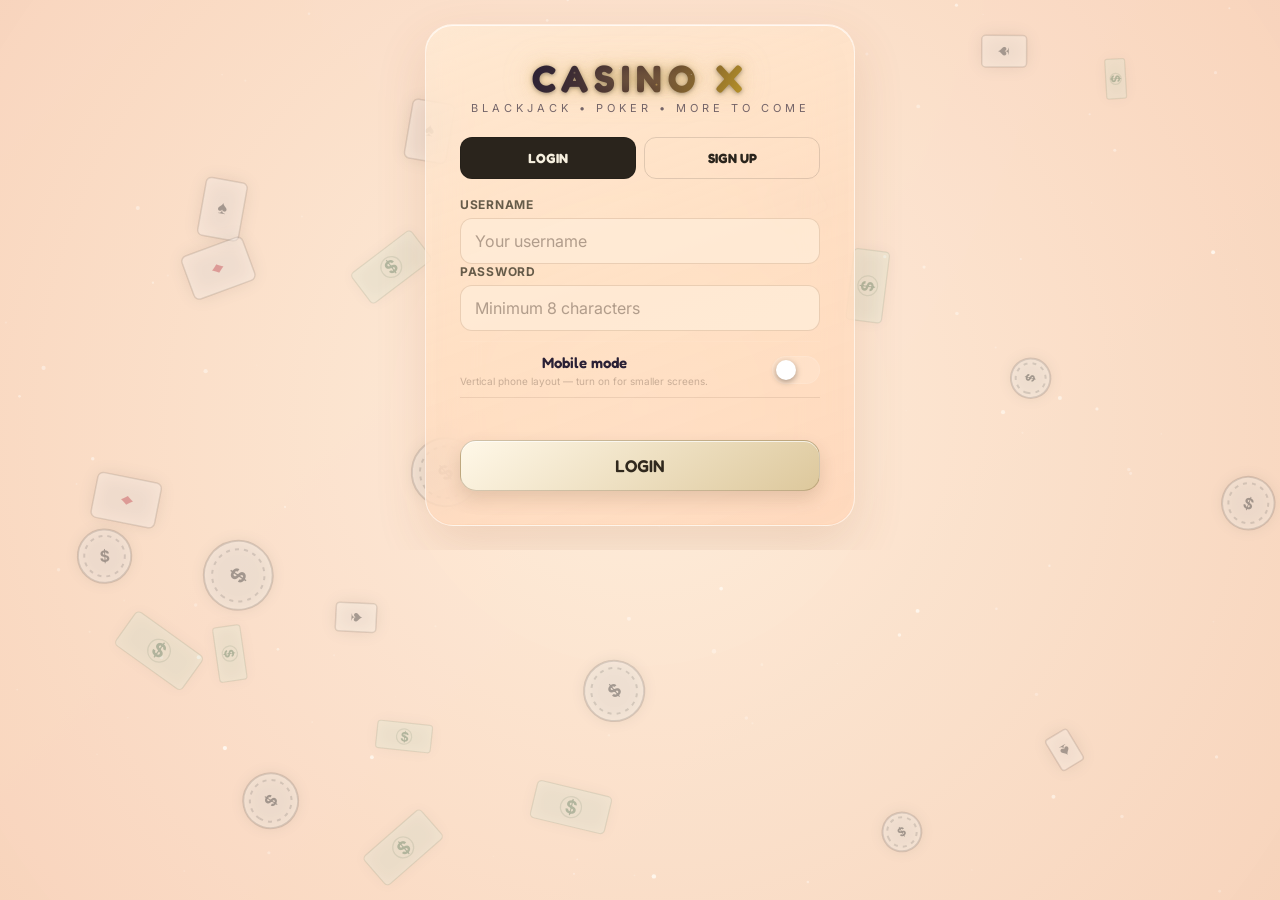
==== commit bc894f05: "Add files via upload" ====
--- a/public/index.html
+++ b/public/index.html
@@ -522,7 +522,7 @@
     <div class="overlay-card progress-card">
       <div class="overlay-title">PLAYER PROFILE</div>
       <div class="profile-hero" id="profile-hero"></div>
-      <div class="section-mini-title">AVATAR</div>
+      <div class="section-mini-title">WEALTH</div><div id="profile-wealth-summary" class="profile-wealth-summary"></div><div class="section-mini-title">PROFILE FLEX</div><div id="profile-flex-summary"></div><div class="section-mini-title">AVATAR</div>
       <div class="avatar-editor">
         <div class="avatar-preview" id="avatar-preview">?</div>
         <div class="avatar-presets" id="avatar-presets"></div>
@@ -586,7 +586,7 @@
       <div class="overlay-title">HIGH ROLLERS</div>
       <div class="auth-sub" style="margin-bottom:10px">RICHEST PLAYERS • UPDATES EVERY 20 MIN</div>
       <div class="rank-tabs" id="rank-tabs">
-        <button class="rank-tab active" data-rank="balance">BALANCE</button>
+        <button class="rank-tab active" data-rank="balance">BALANCE</button><button class="rank-tab" data-rank="netWorth">NET WORTH</button>
         <button class="rank-tab" data-rank="wins">WINS</button>
         <button class="rank-tab" data-rank="blackjacks">BLACKJACKS</button>
         <button class="rank-tab" data-rank="winRate">WIN RATE</button>
@@ -619,45 +619,77 @@
   </div>
 
   <div class="overlay" id="store-overlay" aria-hidden="true">
-    <div class="overlay-card progress-card store-card store-redesign">
-      <header class="store-header">
-        <div>
-          <span class="store-kicker">CASINO X • HOUSE COLLECTION</span>
-          <h2>THE STORE</h2>
-          <p>Own it forever. Equip it everywhere it belongs.</p>
+    <div class="overlay-card progress-card store-card store-redesign store-v3-shell">
+      <header class="store-header store-v3-header">
+        <div class="store-brand-block">
+          <span class="store-kicker">♛ CASINO X</span>
+          <h2>STORE</h2>
+          <p>Build your collection. Spend big. Make the House yours.</p>
         </div>
         <div class="store-wallet">
           <span>YOUR CHIPS</span>
           <strong id="store-balance">$0</strong>
+          <small id="store-vip-status">♛ VIP AVAILABLE</small>
         </div>
       </header>
-      <nav class="store-tabs" aria-label="Store categories">
-        <button class="store-tab active" data-store-tab="all">ALL</button>
-        <button class="store-tab" data-store-tab="theme">THEMES</button>
-        <button class="store-tab" data-store-tab="chip">CHIPS</button>
-        <button class="store-tab" data-store-tab="deck">BLACKJACK</button>
-        <button class="store-tab" data-store-tab="table">TABLES</button>
-        <button class="store-tab" data-store-tab="ball">CARD BACKS</button>
-        <button class="store-tab" data-store-tab="inventory">INVENTORY</button>
-      </nav>
-      <div class="store-toolbar">
-        <div>
-          <strong id="store-results-title">HOUSE COLLECTION</strong>
-          <small id="store-results-count">0 ITEMS</small>
-        </div>
-        <button class="store-owned-toggle" id="store-owned-toggle" type="button" aria-pressed="false">SHOW OWNED ONLY</button>
-      </div>
-      <div id="store-catalog" class="store-catalog" aria-live="polite"></div>
-      <div class="store-empty hidden" id="store-empty">
-        <strong>NOTHING HERE YET</strong>
-        <span>Try another category.</span>
-      </div>
-      <footer class="store-footer">
-        <div class="store-footer-note"><span>✦</span><span>Seasonal rewards stay permanently in your collection after you claim them.</span></div>
-        <button class="btn panel-btn store-close-bottom" id="btn-store-close">CLOSE STORE</button>
-      </footer>
-    </div>
-  </div>
+      <div class="store-v3-layout">
+        <aside class="store-sidebar">
+          <div class="store-side-label">SHOP</div>
+          <nav class="store-tabs" aria-label="Store categories">
+            <button class="store-tab active" data-store-tab="all"><b>☆</b><span>Featured</span></button>
+            <button class="store-tab" data-store-tab="theme"><b>◈</b><span>Game Cosmetics</span></button>
+            <button class="store-tab" data-store-tab="profile"><b>◉</b><span>Profile</span></button>
+            <button class="store-tab" data-store-tab="casino"><b>⌂</b><span>Casino</span></button>
+            <button class="store-tab" data-store-tab="luxury"><b>◇</b><span>Luxury</span></button>
+            <button class="store-tab vip-store-tab" data-store-tab="vip"><b>♛</b><span>VIP</span><em>NEW</em></button>
+            <button class="store-tab" data-store-tab="inventory"><b>▣</b><span>Inventory</span></button>
+          </nav>
+          <div class="store-side-promo">
+            <div class="store-side-promo-icon">♛</div>
+            <strong>HIGH ROLLER?</strong>
+            <span>Luxury items are waiting.</span>
+            <button class="store-hero-cta" id="store-hero-browse">EXPLORE</button>
+          </div>
+        </aside>
+        <main class="store-main">
+          <div class="store-hero-banner">
+            <div class="store-hero-copy">
+              <span>CASINO X • PREMIUM COLLECTION</span>
+              <strong>THE HOUSE IS YOURS.</strong>
+              <small>Rare cosmetics, high-value flex items and VIP benefits.</small>
+            </div>
+            <div class="store-hero-actions"><button class="store-hero-cta" id="store-hero-browse-main">EXPLORE NOW →</button></div>
+          </div>
+          <div class="store-content-head">
+            <div><span class="store-section-eyebrow">HOUSE COLLECTION</span><strong id="store-results-title">FEATURED ITEMS</strong><small id="store-results-count">0 ITEMS</small></div>
+            <button class="store-owned-toggle" id="store-owned-toggle" type="button" aria-pressed="false">SHOW OWNED ONLY</button>
+          </div>
+          <div id="store-catalog" class="store-catalog" aria-live="polite"></div>
+          <div class="store-empty hidden" id="store-empty"><strong>NOTHING HERE YET</strong><span>Try another category.</span></div>
+          <footer class="store-footer">
+            <div class="store-footer-note"><span>✦</span><span>Buy cards, tables, profile flex, casino furniture and luxury status items with in-game chips.</span></div>
+            <button class="btn panel-btn store-close-bottom" id="btn-store-close">CLOSE STORE</button>
+          </footer>
+        </main>
+      </div>
+    </div>
+  </div>
+
+  <div class="overlay" id="store-purchase-overlay" aria-hidden="true">
+    <div class="overlay-card store-purchase-card">
+      <div class="store-purchase-visual" id="store-purchase-visual"></div>
+      <div class="store-purchase-copy">
+        <span id="store-purchase-rarity" class="store-item-rarity"></span>
+        <small id="store-purchase-category" class="store-purchase-category"></small>
+        <h2 id="store-purchase-name">ITEM</h2>
+        <p id="store-purchase-desc">Preview this item before buying.</p>
+        <div class="store-purchase-live"><span>HOW IT LOOKS IN GAME</span><div id="store-purchase-game-preview"></div></div>
+        <div class="store-purchase-price"><span>PRICE</span><strong id="store-purchase-price">$0</strong></div>
+        <div class="store-purchase-actions"><button class="btn" id="store-purchase-buy">BUY NOW</button><button class="btn secondary" id="store-purchase-cancel">CANCEL</button></div>
+      </div>
+    </div>
+  </div>
+  <div class="overlay" id="casino-viewer-overlay"><div id="casino-viewer" class="casino-viewer-shell"></div></div>
 
   <div class="overlay" id="season-overlay">
     <div class="overlay-card progress-card season-card season-crimson-pass">
@@ -857,8 +889,9 @@
             <button class="admin-tab" data-tab="luck">Luck</button>
             <button class="admin-tab" data-tab="cards">Cards</button>
             <button class="admin-tab" data-tab="fun">Fun</button>
-            <button class="admin-tab" data-tab="items">Give Items</button>
+            <button class="admin-tab" data-tab="items">Give & VIP</button>
             <button class="admin-tab" data-tab="season">Season</button>
+            <button class="admin-tab dev-admin-tab" data-tab="developer">Developer</button>
           </nav>
           <div class="admin-main">
             <div class="admin-actions">
@@ -912,6 +945,11 @@
               <h3>SEASON</h3>
               <div id="admin-season-controls"></div>
             </section>
+            <section class="admin-pane" data-pane="developer">
+              <h3>DEVELOPER CONTROLS</h3>
+              <p class="settings-help">Live tools for economy and safe UI placement. Changes are persisted server-side and broadcast to connected players.</p>
+              <div id="admin-developer-controls"></div>
+            </section>
           </div>
         </div>
       </div>
--- a/public/style.css
+++ b/public/style.css
@@ -9594,3 +9594,27 @@
 html.season-crimson .store-item:hover {
   border-color: rgba(240,217,168,.5) !important;
 }
+
+
+/* ==========================================================================\n   V6 WEALTH / FLEX SYSTEM\n   ========================================================================== */\n.store-wallet{min-width:150px}.store-wallet small{display:block;margin-top:4px;font-size:8px;letter-spacing:1px;opacity:.55}.store-tab[data-store-tab="luxury"]{border-color:rgba(231,201,112,.2)}.store-product.is-luxury{box-shadow:0 0 0 1px rgba(216,184,112,.09),0 12px 34px rgba(0,0,0,.3)}.store-product.is-luxury .store-product-art{background:radial-gradient(circle at 50% 35%,rgba(255,224,132,.25),transparent 30%),linear-gradient(145deg,var(--preview-a),var(--preview-b))}\n.profile-wealth-summary{margin:10px 0 14px}.wealth-mini{display:grid;grid-template-columns:repeat(4,minmax(0,1fr));gap:7px}.wealth-mini>div{padding:10px;border-radius:12px;background:linear-gradient(145deg,rgba(255,255,255,.065),rgba(255,255,255,.018));border:1px solid rgba(216,184,112,.12)}.wealth-mini span{display:block;font:900 7px var(--font-display);letter-spacing:1.2px;opacity:.5}.wealth-mini strong{display:block;margin-top:4px;font:900 12px var(--font-display);line-height:1.1}\n.flex-profile-card{padding:14px;border-radius:16px;background:radial-gradient(circle at 88% 12%,rgba(255,255,255,.12),transparent 28%),linear-gradient(145deg,var(--flex-bg-a),var(--flex-bg-b));border:1px solid rgba(216,184,112,.2);box-shadow:0 16px 36px rgba(0,0,0,.24);overflow:hidden}.flex-profile-head{display:flex;align-items:center;gap:11px}.flex-profile-head strong{display:block;font:900 15px var(--font-display)}.flex-profile-head span{display:block;margin-top:3px;font-size:9px;opacity:.65}.flex-frame{width:56px;height:56px;border-radius:50%;padding:3px;background:linear-gradient(135deg,var(--frame-a),var(--frame-b));box-shadow:0 0 22px rgba(216,184,112,.2)}.flex-avatar{width:100%;height:100%;border-radius:50%;display:grid;place-items:center;background:#15171d;color:#fff;font:900 20px var(--font-display);border:1px solid rgba(255,255,255,.14)}.flex-profile-money{margin-top:12px;padding-top:11px;border-top:1px solid rgba(255,255,255,.08)}.flex-profile-money span{font-size:8px;letter-spacing:1.3px;opacity:.5}.flex-profile-money b{display:block;margin-top:3px;font:900 21px var(--font-display)}.flex-profile-actions{display:grid;grid-template-columns:1fr 1.25fr;gap:8px;margin-top:12px}.flex-profile-actions .btn{min-height:40px}\n.casino-viewer-shell{width:min(92vw,900px);max-height:92vh}.casino-view-card{position:relative;overflow:hidden;border-radius:20px;border:1px solid rgba(216,184,112,.28);background:linear-gradient(145deg,var(--casino-wall-a),var(--casino-wall-b));box-shadow:0 28px 80px rgba(0,0,0,.62);padding:18px;color:#f7f2e8}.casino-view-top{display:flex;justify-content:space-between;gap:12px;align-items:flex-start}.casino-view-top h2{margin:5px 0 3px;font:900 22px var(--font-display);letter-spacing:.08em}.casino-view-top small{font-size:9px;opacity:.58}.casino-room-scene{position:relative;margin-top:14px;height:min(58vh,520px);min-height:300px;overflow:hidden;border-radius:16px;border:1px solid rgba(255,255,255,.1);background:linear-gradient(180deg,rgba(255,255,255,.04),transparent),linear-gradient(180deg,var(--casino-wall-a),var(--casino-floor-a));box-shadow:inset 0 -70px 120px rgba(0,0,0,.5)}.casino-room-scene:before{content:"";position:absolute;inset:0;background:repeating-linear-gradient(135deg,rgba(255,255,255,.025) 0 2px,transparent 2px 9px);opacity:.4}.casino-wall-decor{position:absolute;top:13%;left:50%;transform:translateX(-50%);font:900 18px var(--font-display);letter-spacing:.3em;color:#e7c977;text-shadow:0 0 22px rgba(231,201,119,.35)}.casino-wall-decor span{margin:0 12px}.casino-table-prop{position:absolute;left:50%;top:55%;transform:translate(-50%,-50%);width:min(56%,430px);aspect-ratio:2/1;border-radius:50%;display:grid;place-items:center;background:radial-gradient(ellipse at 50% 45%,rgba(35,98,69,.95),rgba(9,27,18,.98));border:10px solid #2b1b10;box-shadow:0 30px 55px rgba(0,0,0,.45),inset 0 0 0 2px rgba(231,201,119,.25);color:#e5c779;font:900 42px var(--font-display)}.casino-table-prop span{display:block;font-size:9px;letter-spacing:.2em;position:absolute;bottom:22%;opacity:.72}.casino-feature-prop{position:absolute;right:7%;top:22%;padding:14px;border-radius:14px;background:rgba(0,0,0,.3);border:1px solid rgba(231,201,119,.18);font:900 11px var(--font-display);letter-spacing:.08em;max-width:160px;text-align:center}.casino-floor-glow{position:absolute;left:50%;bottom:-35%;transform:translateX(-50%);width:70%;height:55%;border-radius:50%;background:radial-gradient(ellipse,rgba(216,184,112,.18),transparent 65%);filter:blur(4px)}.casino-room-footer{display:flex;justify-content:space-between;gap:10px;margin-top:10px;padding:11px 12px;border-radius:11px;background:rgba(255,255,255,.045);font:900 8px var(--font-display);letter-spacing:1.1px}.casino-edit-btn{width:100%;margin-top:10px}\n.player-profile-popup{max-width:min(92vw,360px)}.ppp-card{width:min(92vw,360px);padding:15px;background:linear-gradient(145deg,rgba(19,22,30,.97),rgba(8,10,15,.98));backdrop-filter:blur(14px)}.ppp-header{gap:10px}.ppp-avatar-wrap{width:58px;height:58px;border-radius:50%;padding:3px;box-shadow:0 0 26px rgba(216,184,112,.18)}.ppp-avatar-wrap .ppp-avatar{width:100%;height:100%;box-shadow:0 0 0 1px rgba(255,255,255,.16)}.ppp-name-wrap{min-width:0}.ppp-rank{display:inline-block;margin-top:4px;padding:3px 6px;border-radius:999px;background:rgba(216,184,112,.11);border:1px solid rgba(216,184,112,.18);font:900 7px var(--font-display);letter-spacing:1px;color:#e9ce85}.ppp-wealth{margin:8px 0;padding:11px 12px;border-radius:12px;background:linear-gradient(145deg,rgba(216,184,112,.09),rgba(255,255,255,.025));border:1px solid rgba(216,184,112,.15)}.ppp-wealth span{display:block;font:900 7px var(--font-display);letter-spacing:1.2px;opacity:.55}.ppp-wealth strong{display:block;margin-top:3px;font:900 21px var(--font-display)}.ppp-wealth small{display:block;margin-top:4px;font-size:8px;opacity:.5}.ppp-showcase{margin-top:10px}.ppp-section-label{font:900 8px var(--font-display);letter-spacing:1.2px;opacity:.5;margin-bottom:7px}.ppp-showcase-grid{display:grid;grid-template-columns:repeat(3,1fr);gap:6px}.ppp-showcase-grid>div{padding:8px;border-radius:9px;background:rgba(255,255,255,.04);text-align:center;border:1px solid rgba(255,255,255,.06)}.ppp-showcase-grid b{display:block;font-size:16px;color:#e2c275}.ppp-showcase-grid span{display:block;margin-top:3px;font-size:7px;text-transform:uppercase;opacity:.55;white-space:nowrap;overflow:hidden;text-overflow:ellipsis}.ppp-actions{display:grid;grid-template-columns:1fr 1fr;gap:7px;margin-top:10px}.ppp-actions .btn{min-height:39px;font-size:9px}\n@media(max-width:650px){.wealth-mini{grid-template-columns:1fr 1fr}.flex-profile-actions{grid-template-columns:1fr}.casino-viewer-shell{width:100%;max-width:430px;height:100%;max-height:100dvh}.casino-view-card{min-height:100dvh;border-radius:22px 22px 0 0;padding:15px}.casino-room-scene{height:54dvh;min-height:280px}.casino-table-prop{width:75%;top:58%}.casino-feature-prop{right:4%;top:16%;max-width:120px;font-size:9px}.store-tabs{overflow-x:auto;justify-content:flex-start;flex-wrap:nowrap}.store-tab{flex:0 0 auto}.ppp-actions{grid-template-columns:1fr}.ppp-showcase-grid span{font-size:6px}}html[data-mobile="1"] .profile-wealth-summary{margin-bottom:10px}html[data-mobile="1"] .flex-profile-card{padding:12px}html[data-mobile="1"] .wealth-mini strong{font-size:11px}html[data-mobile="1"] .casino-viewer-shell{width:100%}html[data-mobile="1"] .casino-view-card{max-height:100dvh;overflow:auto}html[data-mobile="1"] .casino-room-scene{height:54dvh;min-height:260px}html[data-mobile="1"] .ppp-card{width:calc(100vw - 24px);max-width:390px}html[data-mobile="1"] .ppp-wealth strong{font-size:19px}\n
+/* VIP + global admin gifting */
+.vip-membership-card{margin:0 0 12px;padding:16px;border-radius:18px;border:1px solid rgba(231,201,112,.34);background:radial-gradient(circle at 88% 0%,rgba(244,214,114,.18),transparent 32%),linear-gradient(145deg,rgba(48,29,8,.92),rgba(9,12,19,.98));box-shadow:0 14px 44px rgba(0,0,0,.32),0 0 28px rgba(231,201,112,.08)}
+.vip-membership-card.is-active{border-color:rgba(218,190,103,.58)}
+.vip-card-top{display:flex;justify-content:space-between;gap:18px;align-items:flex-start}.vip-kicker{font:900 7px var(--font-display);letter-spacing:1.8px;opacity:.6}.vip-membership-card h3{margin:5px 0 3px;font:900 22px var(--font-display);letter-spacing:.08em;color:#f0d27d}.vip-membership-card p{margin:0;opacity:.7;font-size:10px}.vip-price{text-align:right;font:900 20px var(--font-display);color:#f0d27d;white-space:nowrap}.vip-price small{display:block;font-size:8px;opacity:.55;letter-spacing:1px}.vip-benefit-grid{display:grid;grid-template-columns:repeat(3,minmax(0,1fr));gap:7px;margin-top:13px}.vip-benefit-grid span{padding:9px 10px;border-radius:10px;background:rgba(255,255,255,.035);border:1px solid rgba(255,255,255,.06);font-size:8px}.vip-card-bottom{display:flex;align-items:center;justify-content:space-between;gap:10px;margin-top:12px;font:900 8px var(--font-display);letter-spacing:1px}.vip-buy-btn{border-color:rgba(231,201,112,.4)!important}.vip-store-tab{border-color:rgba(231,201,112,.35)!important}.store-vip-status{display:block;margin-top:4px;font:900 7px var(--font-display);letter-spacing:1px;color:#e4c879}.is-vip-only .store-product-art{box-shadow:inset 0 0 0 1px rgba(240,210,125,.2),0 0 26px rgba(240,210,125,.05)}.store-action.vip-locked{opacity:.55;cursor:not-allowed}.vip-badge{display:inline-flex;align-items:center;padding:2px 5px;border-radius:999px;margin-right:5px;background:linear-gradient(145deg,#e2bd58,#734b11);color:#130d03;font:900 6px var(--font-display);letter-spacing:1px;vertical-align:middle}.admin-global-gift{padding:12px;border-radius:14px;border:1px solid rgba(255,255,255,.08);background:rgba(255,255,255,.025);margin-bottom:10px}.vip-gift-box{border-color:rgba(231,201,112,.2);background:linear-gradient(145deg,rgba(231,201,112,.055),rgba(255,255,255,.02))}.admin-gift-grid{display:grid;grid-template-columns:1.35fr 1fr 1.6fr;gap:8px;margin:8px 0}.admin-gift-grid label{font:900 8px var(--font-display);letter-spacing:1px;opacity:.72}.admin-gift-grid .admin-select{display:block;width:100%;margin-top:5px}.vip-admin-btn{border-color:rgba(231,201,112,.34)}
+@media(max-width:650px){.vip-card-top{flex-direction:column}.vip-price{text-align:left}.vip-benefit-grid{grid-template-columns:1fr 1fr}.admin-gift-grid{grid-template-columns:1fr}.vip-membership-card{padding:13px}.vip-membership-card h3{font-size:18px}.vip-card-bottom{align-items:stretch;flex-direction:column}.vip-card-bottom .store-action{width:100%}}
+html[data-mobile="1"] .vip-membership-card{margin-bottom:9px;padding:12px}
+
+/* ==================== STORE 3.0 + DEVELOPER CONTROLS ==================== */
+.store-hero-banner{margin:18px 22px 6px;min-height:118px;border:1px solid rgba(216,184,112,.30);border-radius:16px;display:flex;align-items:center;justify-content:space-between;gap:20px;padding:22px 24px;background:radial-gradient(circle at 75% 20%,rgba(214,169,84,.28),transparent 28%),radial-gradient(circle at 20% 80%,rgba(36,106,82,.22),transparent 32%),linear-gradient(135deg,#17120d,#0b0d0c 58%,#11100c);box-shadow:inset 0 1px rgba(255,255,255,.08),0 14px 30px rgba(0,0,0,.24);position:relative;overflow:hidden}
+.store-hero-banner:after{content:"♛  ♠  ♦  ♣";position:absolute;right:25%;top:50%;transform:translateY(-50%);font:900 38px var(--font-display);letter-spacing:20px;opacity:.06;white-space:nowrap}
+.store-hero-banner>div{position:relative;z-index:1}.store-hero-banner span{display:block;font:900 8px var(--font-display);letter-spacing:2.5px;color:#e1bd6e}.store-hero-banner strong{display:block;margin-top:7px;font:900 clamp(20px,3vw,32px) var(--font-display);letter-spacing:2px}.store-hero-banner small{display:block;margin-top:5px;opacity:.55;font-size:11px;max-width:560px}.store-hero-cta{position:relative;z-index:1;min-width:175px;border:1px solid rgba(247,223,162,.55);border-radius:10px;background:linear-gradient(145deg,#efd68e,#b27b2f);color:#21170b;padding:12px 17px;font:900 9px var(--font-display);letter-spacing:1.5px;cursor:pointer;box-shadow:0 8px 24px rgba(176,124,44,.22)}
+.store-product{background:linear-gradient(145deg,rgba(25,24,21,.96),rgba(10,11,11,.98))!important;border-color:rgba(216,184,112,.18)!important;border-radius:14px!important;overflow:hidden!important;box-shadow:0 12px 28px rgba(0,0,0,.22)!important}.store-product:hover{border-color:rgba(216,184,112,.48)!important;box-shadow:0 18px 34px rgba(0,0,0,.30),0 0 0 1px rgba(216,184,112,.07)!important}.store-product-art{min-height:138px!important;background:radial-gradient(circle at 50% 25%,var(--preview-a),transparent 45%),linear-gradient(145deg,var(--preview-a),var(--preview-b))!important;display:grid;place-items:center}.store-product-mark{filter:drop-shadow(0 6px 12px rgba(0,0,0,.45));text-shadow:0 0 18px rgba(255,235,175,.28)}.store-product-copy{padding:12px 13px 8px!important}.store-product h3{font-size:13px!important}.store-product p{min-height:34px!important}.store-action{border-radius:9px!important;background:linear-gradient(145deg,#e9cb82,#b27e32)!important;color:#1c140b!important;font-weight:900!important;letter-spacing:1px!important}.store-action.secondary{background:rgba(255,255,255,.05)!important;color:inherit!important}.store-product-top span:last-child{color:#e0bf71;opacity:.9}
+.store-purchase-card{width:min(820px,92vw)!important;display:grid!important;grid-template-columns:minmax(260px,.9fr) minmax(320px,1.1fr)!important;gap:0!important;padding:0!important;overflow:hidden!important;border:1px solid rgba(216,184,112,.34)!important;background:linear-gradient(145deg,#16130f,#070908)!important}.store-purchase-visual{min-height:520px;display:grid;place-items:center;position:relative;background:radial-gradient(circle at 50% 35%,var(--preview-a),transparent 34%),linear-gradient(145deg,var(--preview-a),var(--preview-b));overflow:hidden}.store-purchase-visual:before{content:"";position:absolute;inset:16px;border:1px solid rgba(255,255,255,.10);border-radius:20px;box-shadow:inset 0 0 50px rgba(0,0,0,.25)}.purchase-mark{font:900 96px var(--font-display);filter:drop-shadow(0 20px 25px rgba(0,0,0,.45));text-shadow:0 0 45px rgba(255,235,175,.3)}.store-purchase-visual .store-item-rarity{position:absolute;top:24px;left:24px;z-index:2}.store-purchase-copy{padding:30px;display:flex;flex-direction:column;min-width:0}.store-purchase-category{display:block;margin:10px 0 4px;font:900 8px var(--font-display);letter-spacing:2px;opacity:.5}.store-purchase-copy h2{margin:0;font:900 clamp(23px,3vw,35px) var(--font-display);letter-spacing:1px}.store-purchase-copy p{margin:9px 0 18px;opacity:.58;line-height:1.55;font-size:12px}.store-purchase-live{border:1px solid rgba(216,184,112,.16);border-radius:12px;background:rgba(255,255,255,.025);padding:12px}.store-purchase-live>span{display:block;font:900 8px var(--font-display);letter-spacing:1.7px;opacity:.55;margin-bottom:8px}.game-preview-sample{min-height:118px;border-radius:10px;background:radial-gradient(circle at 50% 30%,var(--preview-a),transparent 45%),linear-gradient(145deg,var(--preview-a),var(--preview-b));display:grid;place-items:center;text-align:center;gap:3px;padding:15px;box-shadow:inset 0 0 35px rgba(0,0,0,.20)}.game-preview-sample span{font:900 8px var(--font-display);letter-spacing:1.3px;opacity:.65}.game-preview-sample b{font:900 27px var(--font-display)}.store-purchase-price{display:flex;justify-content:space-between;align-items:end;margin-top:20px;padding:14px 0;border-top:1px solid rgba(255,255,255,.07);border-bottom:1px solid rgba(255,255,255,.07)}.store-purchase-price span{font:900 8px var(--font-display);letter-spacing:1.8px;opacity:.5}.store-purchase-price strong{font:900 25px var(--font-display);color:#ebcc82}.store-purchase-actions{display:grid;grid-template-columns:1.3fr 1fr;gap:10px;margin-top:14px}.store-purchase-actions .btn{min-height:46px}
+.dev-positioned{position:relative!important;left:var(--dev-x,0px)!important;top:var(--dev-y,0px)!important;transform:scale(var(--dev-scale,1))!important;transform-origin:center!important;z-index:20}.dev-panel-grid{display:grid;grid-template-columns:repeat(2,minmax(0,1fr));gap:10px}.dev-box{border:1px solid rgba(216,184,112,.14);background:rgba(255,255,255,.025);border-radius:12px;padding:13px}.dev-box label{display:flex;flex-direction:column;gap:4px;font:900 8px var(--font-display);letter-spacing:1px;opacity:.8;margin-bottom:9px}.dev-inline-2,.dev-inline-3{display:grid;gap:8px}.dev-inline-2{grid-template-columns:1fr 1fr}.dev-inline-3{grid-template-columns:1fr 1fr 1fr}.dev-inline-checks{display:flex;gap:10px;flex-wrap:wrap;margin:4px 0 10px}.dev-inline-checks label,.dev-switch{display:flex!important;flex-direction:row!important;align-items:center!important;gap:7px!important;font-family:inherit!important;letter-spacing:0!important;font-size:9px!important;opacity:.72!important}.dev-box input,.dev-box select{width:100%;box-sizing:border-box}.dev-status{margin-top:10px;padding:9px 11px;border-radius:9px;background:rgba(215,181,109,.06);border:1px solid rgba(215,181,109,.10)}.dev-admin-tab{color:#e3c36f!important}.dev-admin-tab.active{background:linear-gradient(145deg,rgba(226,192,102,.18),rgba(117,78,26,.15))!important}
+@media(max-width:700px){.store-hero-banner{margin:12px 13px 5px;min-height:142px;padding:18px 17px;display:block}.store-hero-cta{width:100%;margin-top:13px}.store-hero-banner:after{right:-14%;top:33%;font-size:28px}.store-purchase-card{width:100%!important;max-width:100%!important;grid-template-columns:1fr!important;max-height:92dvh;overflow:auto;border-radius:18px 18px 0 0!important}.store-purchase-visual{min-height:220px}.store-purchase-copy{padding:18px 16px 16px}.store-purchase-actions{grid-template-columns:1fr 1fr}.dev-panel-grid{grid-template-columns:1fr}.dev-inline-3{grid-template-columns:1fr 1fr 1fr}.store-product-art{min-height:112px!important}}
+
+/* V26 visual overhaul */
+#store-overlay .store-v3-shell{width:min(1180px,96vw)!important;max-width:1180px!important;height:min(900px,94vh)!important;max-height:94vh!important;padding:0!important;overflow:hidden!important;background:linear-gradient(145deg,#070a10,#0d1016)!important;border:1px solid rgba(224,191,105,.24)!important;box-shadow:0 35px 100px rgba(0,0,0,.72),0 0 50px rgba(215,181,91,.05)!important}
+.store-v3-header{height:82px;box-sizing:border-box;padding:15px 20px!important;background:rgba(5,7,11,.92)!important}.store-v3-header h2{font-size:28px;margin:2px 0!important}.store-v3-header p{font-size:9px!important;margin:0!important}.store-v3-layout{display:grid;grid-template-columns:190px minmax(0,1fr);height:calc(100% - 82px);min-height:0}.store-sidebar{display:flex;flex-direction:column;border-right:1px solid rgba(255,255,255,.07);background:linear-gradient(180deg,#0b0e14,#080b10);min-height:0}.store-side-label{padding:18px 16px 8px;font:900 8px var(--font-display);letter-spacing:2px;opacity:.45}.store-sidebar .store-tabs{display:flex!important;flex-direction:column!important;gap:4px!important;padding:6px 9px!important;overflow:auto!important;border:0!important;flex:1}.store-sidebar .store-tab{width:100%;box-sizing:border-box;display:grid;grid-template-columns:24px 1fr auto;align-items:center;gap:8px;border:1px solid transparent!important;border-radius:10px!important;padding:10px!important;background:transparent!important;text-align:left!important}.store-sidebar .store-tab b{font-size:14px;text-align:center}.store-sidebar .store-tab span{font:900 8px var(--font-display);letter-spacing:1px}.store-sidebar .store-tab em{font:900 6px var(--font-display);font-style:normal;padding:3px 5px;border-radius:999px;background:#d5a94d;color:#161008}.store-sidebar .store-tab.active{background:linear-gradient(145deg,rgba(228,194,104,.18),rgba(228,194,104,.05))!important;border-color:rgba(228,194,104,.35)!important;color:#f0d27e}.store-side-promo{margin:10px;border:1px solid rgba(228,194,104,.22);border-radius:13px;padding:12px;background:radial-gradient(circle at 50% 0,rgba(227,193,99,.12),transparent 60%),linear-gradient(145deg,#15100a,#0b0e13)}.store-side-promo-icon{font-size:27px;color:#e7c976;text-align:center}.store-side-promo strong{display:block;margin-top:6px;text-align:center;font:900 9px var(--font-display);letter-spacing:1.5px}.store-side-promo span{display:block;margin:4px 0 10px;text-align:center;font-size:8px;opacity:.5}.store-side-promo .store-hero-cta{width:100%;min-width:0;padding:9px 10px;font-size:7px}.store-main{min-width:0;min-height:0;display:flex;flex-direction:column;overflow:auto}.store-main .store-hero-banner{margin:14px 16px 8px!important;min-height:156px!important;border-radius:18px!important;padding:24px 26px!important;background:linear-gradient(90deg,rgba(7,12,18,.9),rgba(9,9,10,.35)),url('/casino-store-hero.svg') center/cover no-repeat!important;border:1px solid rgba(224,191,105,.28)!important}.store-main .store-hero-banner:after{display:none!important}.store-main .store-hero-banner strong{font-size:31px!important}.store-content-head{display:flex;justify-content:space-between;align-items:end;gap:14px;padding:13px 17px 6px}.store-content-head>div>span{display:block;font:900 7px var(--font-display);letter-spacing:2px;opacity:.45}.store-content-head>div>strong{display:inline-block;margin-top:3px;font:900 16px var(--font-display);letter-spacing:1.5px}.store-content-head>div>small{margin-left:8px;font-size:8px;opacity:.4}.store-catalog{grid-template-columns:repeat(5,minmax(0,1fr))!important;padding:8px 16px 16px!important;gap:12px!important;overflow:visible!important}.store-product-v3{min-height:264px!important;background:linear-gradient(145deg,#11151b,#090c11)!important}.store-product-v3 .store-product-art{height:155px!important;min-height:155px!important;flex-basis:155px!important}.store-product-v3 .store-product-mark{width:76px;height:76px;font-size:31px}.store-product-v3 .store-product-copy{padding:10px 11px 5px!important;min-height:0!important}.store-product-v3 h3{font-size:11px!important;margin:5px 0 0!important}.store-product-v3 .store-action{margin:7px 10px 10px!important;width:calc(100% - 20px)!important;min-height:36px!important;height:36px!important}.store-vip-deal{grid-column:1/-1!important;margin:0 0 2px!important;display:grid;grid-template-columns:minmax(0,1.8fr) auto;gap:12px;align-items:center;padding:16px!important;background:radial-gradient(circle at 4% 50%,rgba(176,65,255,.18),transparent 26%),linear-gradient(95deg,#171025,#0c0f16)!important;border:1px solid rgba(201,128,255,.34)!important}.vip-deal-main{display:flex;gap:13px;align-items:center}.vip-deal-crown{width:62px;height:62px;border-radius:16px;display:grid;place-items:center;background:radial-gradient(circle,#f2ca6d,#5e3810);color:#1b1105;font-size:31px;box-shadow:0 0 32px rgba(225,186,91,.2)}.vip-deal-price{text-align:right}.vip-deal-price span{display:block;font:900 7px var(--font-display);letter-spacing:1px;opacity:.5}.vip-deal-price strong{display:block;margin-top:3px;font:900 18px var(--font-display);color:#f0d274}.store-vip-deal .vip-benefit-grid,.store-vip-deal .vip-card-bottom{grid-column:1/-1}.store-footer{margin-top:auto!important;min-height:52px!important;padding:9px 16px!important}
+#casino-viewer-overlay{padding:18px!important}.casino-viewer-shell{width:min(1100px,96vw)!important;max-height:94vh!important}.casino-room-v2{padding:0!important;overflow:hidden!important;border-radius:22px!important;background:#080b10!important}.casino-room-v2-scene{margin:0!important;height:min(67vh,650px)!important;min-height:420px!important;border:0!important;border-radius:0!important;background:linear-gradient(180deg,#0a0f18 0 57%,#17120e 57% 100%)!important;box-shadow:none!important;perspective:1200px}.casino-room-v2-scene:before{content:"";position:absolute;left:4%;right:4%;top:6%;height:56%;border-radius:10px;border:10px solid rgba(61,49,36,.9);background:rgba(0,0,0,.26);box-shadow:0 20px 50px rgba(0,0,0,.55),inset 0 0 0 2px rgba(231,201,119,.16);z-index:1}.casino-window{position:absolute;left:6%;right:6%;top:8%;height:52%;overflow:hidden;border-radius:4px;background:linear-gradient(180deg,#201e34,#0d2436 68%,#0a0d12);z-index:2;box-shadow:inset 0 0 80px rgba(0,0,0,.38)}.city-sky{position:absolute;inset:0;background:radial-gradient(circle at 68% 24%,rgba(214,183,116,.18),transparent 18%),linear-gradient(180deg,#1d1730 0,#0d2d41 58%,#051017 100%)}.city-glow{position:absolute;left:0;right:0;bottom:28%;height:16%;background:linear-gradient(90deg,transparent,rgba(255,197,84,.13),transparent);filter:blur(5px)}.city-buildings{position:absolute;left:0;right:0;bottom:0;height:68%;display:flex;align-items:flex-end;gap:1.3%;padding:0 3%}.city-buildings i{display:block;position:relative;width:8%;background:linear-gradient(180deg,#1b2533,#080d14);border-top:1px solid rgba(150,167,193,.22);box-shadow:0 0 25px rgba(0,0,0,.35)}.city-buildings i:nth-child(1){height:46%}.city-buildings i:nth-child(2){height:69%}.city-buildings i:nth-child(3){height:54%}.city-buildings i:nth-child(4){height:82%}.city-buildings i:nth-child(5){height:62%}.city-buildings i:nth-child(6){height:92%}.city-buildings i:nth-child(7){height:73%}.city-buildings i:nth-child(8){height:49%}.city-buildings i:nth-child(9){height:78%}.city-buildings i:nth-child(10){height:58%}.city-buildings i:nth-child(11){height:88%}.city-buildings i:after{content:"";position:absolute;inset:8px;background:repeating-linear-gradient(90deg,rgba(249,198,86,.6) 0 4px,transparent 4px 10px),repeating-linear-gradient(0deg,rgba(113,178,207,.35) 0 3px,transparent 3px 11px);opacity:.33}.window-frame{position:absolute;background:linear-gradient(90deg,rgba(42,35,27,.9),rgba(114,82,42,.7),rgba(42,35,27,.9));z-index:5;box-shadow:0 0 8px rgba(0,0,0,.4)}.window-frame.vertical{top:0;bottom:0;width:7px}.window-frame.v1{left:33.3%}.window-frame.v2{left:66.6%}.window-frame.horizontal{left:0;right:0;height:6px}.window-frame.h1{top:50%}.window-frame.h2{top:83%}.room-ceiling-glow{position:absolute;left:10%;right:10%;top:1%;height:30%;background:radial-gradient(ellipse,rgba(238,200,112,.22),transparent 64%);filter:blur(12px);z-index:3}.room-art-deco-sign{position:absolute;left:50%;top:15%;transform:translateX(-50%);z-index:8;padding:9px 20px;border:1px solid rgba(231,201,119,.28);border-radius:7px;background:rgba(6,8,12,.5);font:900 13px var(--font-display);letter-spacing:6px;color:#e7c976;text-shadow:0 0 18px rgba(231,201,119,.35);white-space:nowrap}.room-art-deco-sign span{opacity:.65;margin:0 6px}.room-couch{position:absolute;bottom:24%;width:24%;height:15%;border-radius:22px 22px 12px 12px;background:linear-gradient(180deg,#523d30,#221816);border:2px solid rgba(166,121,68,.35);box-shadow:0 18px 30px rgba(0,0,0,.42);z-index:7}.room-couch:before{content:"";position:absolute;left:8%;right:8%;top:15%;height:40%;border-radius:16px;background:linear-gradient(180deg,#705446,#36271f)}.couch-left{left:6%}.couch-right{right:6%}.room-coffee-table{position:absolute;bottom:16%;left:21%;width:13%;height:4.5%;border-radius:50%;background:linear-gradient(180deg,#9e6f35,#4b2c16);border:2px solid #2b1a10;box-shadow:0 15px 24px rgba(0,0,0,.45);z-index:9}.room-coffee-table span{position:absolute;inset:0;display:grid;place-items:center;color:#eacb79;font-weight:900}.casino-table-prop{position:absolute;left:50%;top:65%;transform:translate(-50%,-50%);width:min(44%,500px);aspect-ratio:2.05/1;border-radius:50%;background:radial-gradient(ellipse at 50% 42%,#216b49,#0b2418 72%);border:12px solid #2b170d;box-shadow:0 32px 60px rgba(0,0,0,.58),inset 0 0 0 2px rgba(232,202,119,.24);z-index:12;color:#e8c978;font:900 44px var(--font-display);display:grid;place-items:center}.casino-table-prop span{position:absolute;bottom:19%;font-size:9px;letter-spacing:3px;opacity:.75}.room-rug{position:absolute;left:24%;right:24%;bottom:6%;height:20%;border-radius:50%;background:radial-gradient(ellipse,rgba(119,32,37,.65),rgba(45,17,18,.55) 62%,transparent 70%);z-index:5}.room-plant{position:absolute;bottom:23%;width:9%;height:27%;z-index:8}.room-plant i{position:absolute;left:35%;bottom:0;width:30%;height:28%;border-radius:4px 4px 9px 9px;background:linear-gradient(180deg,#5b3923,#25150f)}.room-plant b{position:absolute;left:18%;bottom:21%;width:66%;height:80%;border-radius:50%;background:radial-gradient(circle at 50% 20%,#376b44,#102718 65%);box-shadow:-15px 4px 0 -5px #264e31,15px 2px 0 -5px #315c39}.room-plant.left{left:2%}.room-plant.right{right:2%}.room-feature{position:absolute;z-index:14;right:5%;top:8%;width:22%;height:42%;display:grid;place-items:center;pointer-events:none}.room-chandelier{position:relative;width:80%;height:70%}.room-chandelier:before{content:"";position:absolute;left:50%;top:0;bottom:28%;width:3px;background:#d8b766}.room-chandelier i{position:absolute;left:25%;right:25%;bottom:19%;height:18%;border-radius:50%;background:radial-gradient(ellipse,#f7dea0,#9a6a1e 72%);box-shadow:0 0 35px rgba(255,218,126,.34)}.room-chandelier b,.room-chandelier em{position:absolute;bottom:5%;width:10px;height:22%;background:linear-gradient(#e8ce8b,#624117);border-radius:50%}.room-chandelier b{left:34%}.room-chandelier em{right:34%}.room-statue{font-size:75px;color:#d8ad44;text-shadow:0 12px 25px rgba(0,0,0,.5),0 0 32px rgba(242,203,101,.24)}.room-bar{position:absolute;right:0;bottom:0;width:100%;height:44%;border-radius:14px 0 0 0;background:linear-gradient(180deg,#473124,#1b130f);border:1px solid rgba(231,201,119,.22);box-shadow:0 20px 35px rgba(0,0,0,.5);display:grid;place-items:center}.room-bar:before{content:"";position:absolute;inset:10px;border:1px solid rgba(231,201,119,.12);border-radius:10px}.room-bar b{font:900 8px var(--font-display);letter-spacing:2px;color:#e7ca79}.room-private-table{padding:16px 20px;border-radius:14px;background:linear-gradient(145deg,#17482e,#07150e);border:1px solid rgba(227,198,109,.3);box-shadow:0 15px 28px rgba(0,0,0,.35);font:900 12px var(--font-display);letter-spacing:1.5px;color:#e4c77a;text-align:center}.room-feature-empty{padding:11px 13px;border-radius:10px;background:rgba(7,9,13,.58);border:1px solid rgba(231,201,119,.15);font:900 8px var(--font-display);letter-spacing:1.5px;color:#d8be7b}.room-floor-label{position:absolute;left:50%;bottom:3%;transform:translateX(-50%);z-index:18;font:900 7px var(--font-display);letter-spacing:1.7px;color:rgba(255,245,220,.6);white-space:nowrap}.casino-room-footer{margin:0!important;padding:13px 18px!important;border-radius:0!important;background:#090c11!important;border-top:1px solid rgba(255,255,255,.07)!important}.casino-footer-kicker{display:block;font:900 7px var(--font-display);letter-spacing:1.5px;opacity:.42}.casino-room-footer strong{display:block;margin-top:4px;font:900 10px var(--font-display)}.casino-room-stats{text-align:right}.casino-room-stats span{display:block;font:900 7px var(--font-display);letter-spacing:1.2px;color:#dcbf72}.casino-room-stats b{display:block;margin-top:3px;font:900 13px var(--font-display)}
+@media(max-width:700px){#store-overlay{padding:0!important}.store-v3-shell{width:100%!important;height:100dvh!important;max-height:100dvh!important;border-radius:0!important}.store-v3-header{height:74px;padding:11px 13px!important}.store-v3-header h2{font-size:22px}.store-v3-layout{grid-template-columns:1fr;height:calc(100% - 74px)}.store-sidebar{border-right:0;border-bottom:1px solid rgba(255,255,255,.07);display:block;max-height:92px}.store-side-label,.store-side-promo{display:none}.store-sidebar .store-tabs{flex-direction:row!important;overflow-x:auto!important;overflow-y:hidden!important;padding:8px!important}.store-sidebar .store-tab{flex:0 0 auto;width:auto!important;min-width:88px;grid-template-columns:18px 1fr!important;padding:8px 9px!important}.store-sidebar .store-tab em{display:none}.store-main .store-hero-banner{margin:10px 10px 4px!important;min-height:145px!important;padding:17px!important}.store-main .store-hero-banner strong{font-size:24px!important}.store-catalog{grid-template-columns:repeat(2,minmax(0,1fr))!important;padding:7px 10px 14px!important;gap:9px!important}.store-product-v3{min-height:228px!important}.store-product-v3 .store-product-art{height:118px!important;min-height:118px!important;flex-basis:118px!important}.store-product-v3 .store-product-mark{width:58px;height:58px;font-size:23px}.store-product-v3 h3{font-size:9px!important}.store-product-v3 .store-action{min-height:34px!important;height:34px!important;font-size:7px!important}.store-vip-deal{grid-template-columns:1fr!important;padding:12px!important}.store-vip-deal .vip-benefit-grid{grid-template-columns:1fr 1fr!important}.store-vip-deal .vip-card-bottom{flex-direction:row!important}.store-footer{padding:8px 11px!important}.store-footer-note{display:none}.store-close-bottom{width:100%!important;max-width:none!important}.store-purchase-card{width:100%!important;min-height:100dvh!important;max-height:100dvh!important;border-radius:0!important;grid-template-columns:1fr!important;overflow:auto!important}.store-purchase-visual{min-height:250px!important}.store-purchase-copy{padding:18px!important}.store-purchase-copy h2{font-size:24px!important}.store-purchase-actions{grid-template-columns:1fr 1fr!important}.casino-room-v2-scene{height:calc(100dvh - 145px)!important;min-height:0!important}.casino-window{left:4%;right:4%;top:7%;height:47%}.casino-room-v2-scene:before{left:2%;right:2%;top:5%;height:50%;border-width:7px}.room-art-deco-sign{top:13%;font-size:10px;letter-spacing:3px;padding:7px 11px}.casino-table-prop{width:66%;top:68%;border-width:8px;font-size:28px}.casino-table-prop span{font-size:7px}.room-couch{bottom:26%;height:12%;width:27%}.room-coffee-table{bottom:18%;left:16%;width:15%}.room-rug{left:18%;right:18%;bottom:7%;height:18%}.room-feature{right:3%;top:5%;width:24%;height:40%}.room-statue{font-size:48px}.room-private-table{padding:10px 12px;font-size:8px}.room-floor-label{font-size:6px;bottom:2%}.room-plant{bottom:23%;width:11%;height:23%}}
